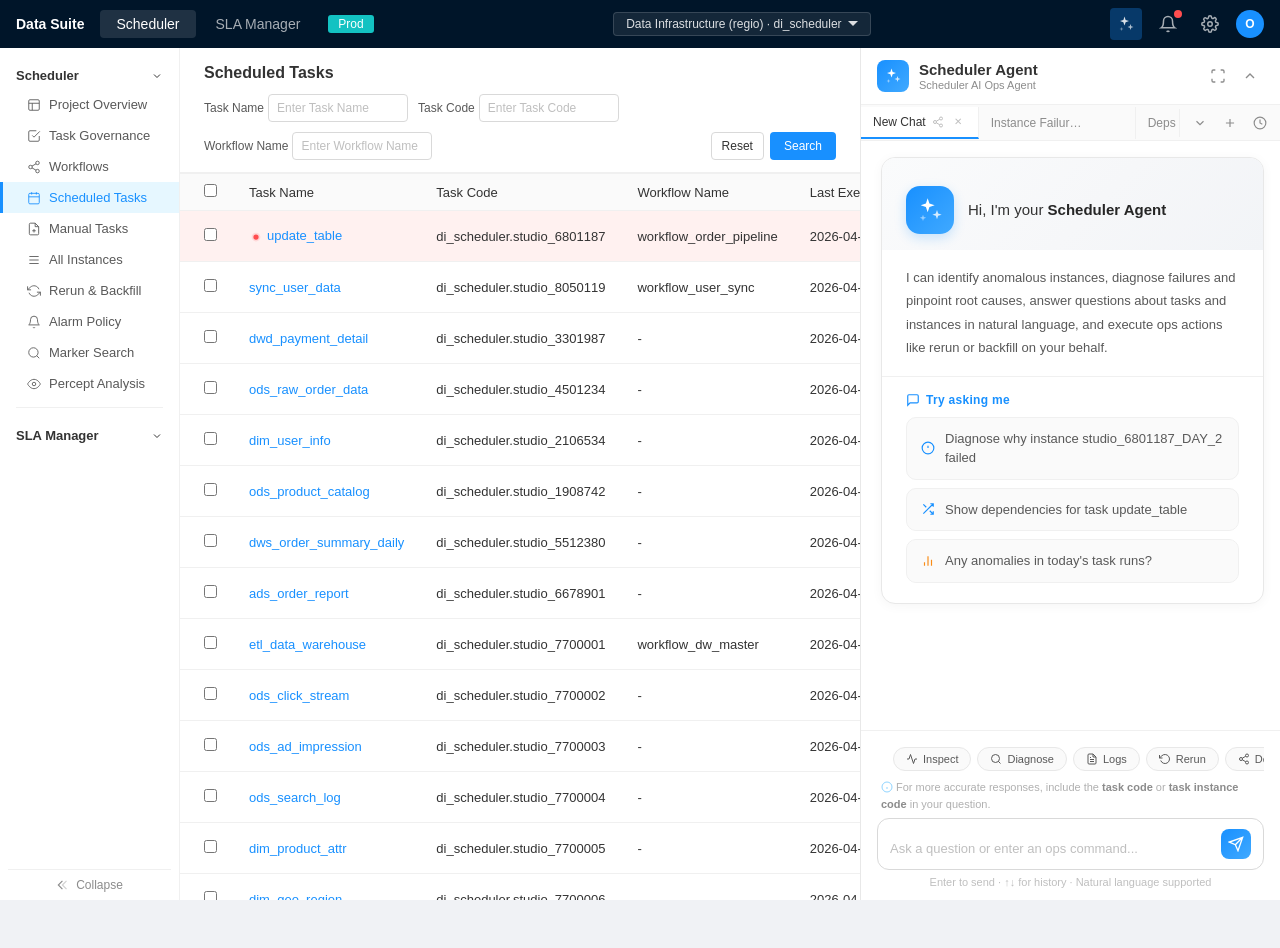
==== ops-agent-mockup.html @ 8c3a72f5 "Refine skip dependency interaction" ====
<!DOCTYPE html>
<html lang="en">
<head>
<meta charset="UTF-8">
<meta name="viewport" content="width=device-width, initial-scale=1.0">
<title>Scheduler Agent v3 — Cursor Paradigm</title>
<link rel="stylesheet" href="ops-agent.css?v=20260423v4">
<style>
/* Inline overrides only — main styles in ops-agent.css */
</style>
</head>
<body>

<div class="toast" id="toast"></div>

<!-- TOP NAV -->
<nav class="top-nav">
  <div class="tn-left">
    <span class="tn-logo"><strong>Data Suite</strong></span>
    <a class="tn-tab active">Scheduler</a>
    <a class="tn-tab">SLA Manager</a>
    <span class="env-badge">Prod</span>
  </div>
  <div class="tn-center">
    <div class="tn-env">Data Infrastructure (regio) · di_scheduler <svg width="10" height="6" fill="currentColor"><path d="M0 0l5 5 5-5"/></svg></div>
  </div>
  <div class="tn-right">
    <div class="tn-icon tn-agent-toggle" id="tnAgentToggle" onclick="toggleAgentPanel()" title="AI Agent"><svg width="18" height="18" viewBox="0 0 24 24" fill="rgba(255,255,255,.85)"><path d="M10 2l1.5 4.5L16 8l-4.5 1.5L10 14l-1.5-4.5L4 8l4.5-1.5z"/><path d="M18 12l1 3 3 1-3 1-1 3-1-3-3-1 3-1z" opacity=".8"/><path d="M6 16l.7 2 2 .7-2 .7-.7 2-.7-2-2-.7 2-.7z" opacity=".5"/></svg></div>
    <div class="tn-icon"><svg width="18" height="18" viewBox="0 0 24 24" fill="none" stroke="currentColor" stroke-width="2"><path d="M18 8A6 6 0 006 8c0 7-3 9-3 9h18s-3-2-3-9"/><path d="M13.73 21a2 2 0 01-3.46 0"/></svg><span class="badge"></span></div>
    <div class="tn-icon"><svg width="18" height="18" viewBox="0 0 24 24" fill="none" stroke="currentColor" stroke-width="2"><circle cx="12" cy="12" r="3"/><path d="M19.4 15a1.65 1.65 0 00.33 1.82l.06.06a2 2 0 01-2.83 2.83l-.06-.06a1.65 1.65 0 00-1.82-.33 1.65 1.65 0 00-1 1.51V21a2 2 0 01-4 0v-.09A1.65 1.65 0 009 19.4a1.65 1.65 0 00-1.82.33l-.06.06a2 2 0 01-2.83-2.83l.06-.06A1.65 1.65 0 004.68 15a1.65 1.65 0 00-1.51-1H3a2 2 0 010-4h.09A1.65 1.65 0 004.6 9a1.65 1.65 0 00-.33-1.82l-.06-.06a2 2 0 012.83-2.83l.06.06A1.65 1.65 0 009 4.68a1.65 1.65 0 001-1.51V3a2 2 0 014 0v.09a1.65 1.65 0 001 1.51 1.65 1.65 0 001.82-.33l.06-.06a2 2 0 012.83 2.83l-.06.06A1.65 1.65 0 0019.4 9a1.65 1.65 0 001.51 1H21a2 2 0 010 4h-.09a1.65 1.65 0 00-1.51 1z"/></svg></div>
    <div class="avatar">O</div>
  </div>
</nav>

<!-- LAYOUT -->
<div class="layout">

<!-- SIDEBAR -->
<div class="sidebar" id="mainSidebar">
  <div class="sb-content">
    <div class="sb-title">Scheduler <svg width="12" height="12" viewBox="0 0 24 24" fill="none" stroke="currentColor" stroke-width="2"><path d="M6 9l6 6 6-6"/></svg></div>
    <div class="sb-item"><svg width="14" height="14" viewBox="0 0 24 24" fill="none" stroke="currentColor" stroke-width="1.5"><rect x="3" y="3" width="18" height="18" rx="2"/><path d="M3 9h18M9 21V9"/></svg>Project Overview</div>
    <div class="sb-item"><svg width="14" height="14" viewBox="0 0 24 24" fill="none" stroke="currentColor" stroke-width="1.5"><path d="M9 11l3 3L22 4"/><path d="M21 12v7a2 2 0 01-2 2H5a2 2 0 01-2-2V5a2 2 0 012-2h11"/></svg>Task Governance</div>
    <div class="sb-item"><svg width="14" height="14" viewBox="0 0 24 24" fill="none" stroke="currentColor" stroke-width="1.5"><circle cx="18" cy="5" r="3"/><circle cx="6" cy="12" r="3"/><circle cx="18" cy="19" r="3"/><path d="M8.59 13.51l6.83 3.98M15.41 6.51l-6.82 3.98"/></svg>Workflows</div>
    <div class="sb-item active" id="nav-sched" onclick="switchView('view-tasklist')"><svg width="14" height="14" viewBox="0 0 24 24" fill="none" stroke="currentColor" stroke-width="1.5"><rect x="3" y="4" width="18" height="18" rx="2"/><path d="M16 2v4M8 2v4M3 10h18"/></svg>Scheduled Tasks</div>
    <div class="sb-item"><svg width="14" height="14" viewBox="0 0 24 24" fill="none" stroke="currentColor" stroke-width="1.5"><path d="M14 2H6a2 2 0 00-2 2v16a2 2 0 002 2h12a2 2 0 002-2V8z"/><path d="M14 2v6h6M12 18v-6M9 15h6"/></svg>Manual Tasks</div>
    <div class="sb-item" id="nav-instances" onclick="switchView('view-all-instances')"><svg width="14" height="14" viewBox="0 0 24 24" fill="none" stroke="currentColor" stroke-width="1.5"><path d="M4 6h16M4 12h16M4 18h16"/></svg>All Instances</div>
    <div class="sb-item" id="nav-rerun" onclick="switchView('view-rerun-list')"><svg width="14" height="14" viewBox="0 0 24 24" fill="none" stroke="currentColor" stroke-width="1.5"><path d="M1 4v6h6M23 20v-6h-6"/><path d="M20.49 9A9 9 0 005.64 5.64L1 10m22 4l-4.64 4.36A9 9 0 013.51 15"/></svg>Rerun &amp; Backfill</div>
    <div class="sb-item" id="nav-alarm" onclick="switchView('view-alarm-policy')"><svg width="14" height="14" viewBox="0 0 24 24" fill="none" stroke="currentColor" stroke-width="1.5"><path d="M18 8A6 6 0 006 8c0 7-3 9-3 9h18s-3-2-3-9"/><path d="M13.73 21a2 2 0 01-3.46 0"/></svg>Alarm Policy</div>
    <div class="sb-item" id="nav-marker" onclick="switchView('view-marker-search')"><svg width="14" height="14" viewBox="0 0 24 24" fill="none" stroke="currentColor" stroke-width="1.5"><circle cx="11" cy="11" r="8"/><path d="M21 21l-4.35-4.35"/></svg>Marker Search</div>
    <div class="sb-item"><svg width="14" height="14" viewBox="0 0 24 24" fill="none" stroke="currentColor" stroke-width="1.5"><path d="M1 12s4-8 11-8 11 8 11 8-4 8-11 8-11-8-11-8z"/><circle cx="12" cy="12" r="3"/></svg>Percept Analysis</div>
    <div class="sb-divider"></div>
    <div class="sb-title">SLA Manager <svg width="12" height="12" viewBox="0 0 24 24" fill="none" stroke="currentColor" stroke-width="2"><path d="M6 9l6 6 6-6"/></svg></div>
  </div>
  <div class="sb-toggle" id="sidebarToggle" onclick="toggleSidebar()">
    <svg width="14" height="14" viewBox="0 0 24 24" fill="none" stroke="currentColor" stroke-width="2"><path d="M11 19l-7-7 7-7"/><path d="M18 19l-7-7 7-7" opacity=".4"/></svg>
    <span class="sb-toggle-text">Collapse</span>
  </div>
</div>

<!-- LEFT CONTENT AREA -->
<div class="left-content">

<!-- VIEW 1: Scheduled Tasks List (DEFAULT) -->
<div class="left-view active" id="view-tasklist">
  <div style="padding:16px 24px 0;font-size:16px;font-weight:600;color:#333;">Scheduled Tasks</div>
  <div class="filter-section">
    <div class="filter-item"><span class="filter-label">Task Name</span><input class="filter-input" placeholder="Enter Task Name"/></div>
    <div class="filter-item"><span class="filter-label">Task Code</span><input class="filter-input" placeholder="Enter Task Code"/></div>
    <div class="filter-item"><span class="filter-label">Workflow Name</span><input class="filter-input" placeholder="Enter Workflow Name"/></div>
    <div style="margin-left:auto;display:flex;gap:6px;"><button class="btn-reset">Reset</button><button class="btn-search">Search</button></div>
  </div>
  <table class="data-table" id="task-list-table">
    <thead><tr><th style="width:36px"><input type="checkbox" style="accent-color:#1890FF"/></th><th>Task Name</th><th>Task Code</th><th>Workflow Name</th><th>Last Executed (UTC+8)</th><th>Owner</th><th style="width:100px">Action</th></tr></thead>
    <tbody id="task-list-tbody"></tbody>
  </table>
  <div class="pagination"><div class="pg-left">Batch Operate <svg width="10" height="6" fill="#8C8C8C"><path d="M0 0l5 5 5-5"/></svg></div><div class="pg-right"><span id="task-list-count">0 Results</span><button class="pg-btn disabled">&lt;</button><button class="pg-btn active">1</button><button class="pg-btn">&gt;</button><span>30/page</span></div></div>
</div>

<!-- VIEW 2: Instance Detail - Details Tab -->
<div class="left-view" id="view-detail">
  <div class="pg-breadcrumb"><a onclick="switchView('view-tasklist')">Scheduled Tasks</a> / <a onclick="switchView('view-taskview-matrix')">Task View</a> / <strong>Task Instance View</strong></div>
  <div class="pg-title-row">
    <div class="pg-title"><span class="status-badge failed">Failed</span> update_table <svg width="14" height="14" viewBox="0 0 24 24" fill="none" stroke="#8C8C8C" stroke-width="2"><path d="M11 4H4a2 2 0 00-2 2v14a2 2 0 002 2h14a2 2 0 002-2v-7"/><path d="M18.5 2.5a2.121 2.121 0 013 3L12 15l-4 1 1-4 9.5-9.5z"/></svg></div>
    <div class="pg-actions"><button class="btn-outline">Operate ▾</button><button class="btn-primary-sm">Edit (In Data Studio)</button></div>
  </div>
  <div class="pg-meta">
    <span class="pg-meta-item">Source <span class="source-badge">Data Studio</span></span>
    <span class="pg-meta-item">Task Type <span class="type-badge">Spark SQL</span></span>
    <span class="pg-meta-item">Priority <span style="color:#333">⇌ 3</span></span>
    <span class="pg-meta-item">Instance Type <span style="color:#333">Manual</span></span>
    <span class="pg-meta-item" style="color:#8C8C8C">Instance Code <span style="color:#1890FF;cursor:pointer">di_scheduler.studio_6801187_20260403_DAY_2</span></span>
  </div>
  <div class="tab-bar">
    <div class="tab-item active">Details</div>
    <div class="tab-item" onclick="switchView('view-code')">Code</div>
    <div class="tab-item">Output</div>
    <div class="tab-item" onclick="switchView('view-syslog')">System Log</div>
    <div class="tab-item">Operation Log</div>
    <div class="tab-item" onclick="switchView('view-instance-lineage')">Lineage</div>
    <div class="tab-item">Gantt Chart</div>
    <div class="tab-item">Cascade Rerun</div>
    <div class="tab-item">Spark</div>
  </div>
  <div class="inst-summary">
    <div class="inst-metric"><div class="im-label">Elapsed Time ⓘ</div><div class="im-value">00:03:05</div><div class="im-sub">vs. L10E N/A</div></div>
    <div class="inst-metric"><div class="im-label">Waiting Time ⓘ</div><div class="im-value">00:00:09</div><div class="im-sub">vs. L10E N/A</div></div>
    <div class="inst-metric"><div class="im-label">Execution Time ⓘ</div><div class="im-value">00:02:55</div><div class="im-sub">vs. L10E N/A</div></div>
    <div class="inst-metric"><div class="im-label">Memory Utilisation ⓘ</div><div class="im-value">10.56%</div><div class="im-sub">(3.48 / 33 GB)</div></div>
    <div class="inst-metric"><div class="im-label">CPU Time</div><div class="im-value">18 Sec</div><div class="im-sub">vs. L10E N/A</div></div>
    <div class="cost-card"><div style="font-size:11px;color:#52C41A;">Cost ⓘ</div><div style="font-size:18px;font-weight:600;color:#333;">< $0.01</div></div>
  </div>
  <div class="info-section" style="display:flex;gap:0;">
    <div style="flex:1;">
      <div class="info-section-title">Summary</div>
      <div style="display:flex;gap:16px;margin-bottom:12px;font-size:13px;">
        <span>Status <span class="status-badge failed" style="margin-left:4px">Failed</span></span>
        <span style="color:#1890FF;cursor:pointer" onclick="switchView('view-syslog')">▶ View System Log</span>
      </div>
      <div style="font-size:13px;color:#595959;margin-bottom:8px;">
        <span>Yarn Application ID: <span style="color:#333">application_1773041251148_6338254</span></span>
        <span style="margin-left:12px;"><a class="link">Tracking URL</a></span>
      </div>
      <div style="font-size:13px;color:#595959;margin-bottom:4px;">Output Marker Instance: <a class="link">di_scheduler.update_table</a> <span style="color:#52C41A">●</span> 20260402 | Daily | 2026-04-03 10:41:52 (UTC+8)</div>
      <div style="font-size:13px;color:#595959;"><span style="margin-left:164px;"><a class="link">di_scheduler.studio_6801187</a> <span style="color:#52C41A">●</span> 20260402 | Daily | 2026-04-03 10:41:52 (UTC+8)</span></div>
    </div>
    <div style="width:200px;border-left:1px solid #F0F0F0;padding-left:16px;">
      <div style="font-size:12px;color:#8C8C8C;margin-bottom:8px;">›</div>
      <div style="font-size:13px;color:#333;padding:4px 0;cursor:pointer;border-radius:4px;" class="detail-anchor active-anchor">○ Summary</div>
      <div style="font-size:13px;color:#595959;padding:4px 0;cursor:pointer;">○ Instance Information</div>
      <div style="font-size:13px;color:#595959;padding:4px 0;cursor:pointer;">○ Dependency Information</div>
      <div style="font-size:13px;color:#595959;padding:4px 0;cursor:pointer;">○ Execution Information</div>
      <div style="font-size:13px;color:#595959;padding:4px 0;cursor:pointer;">○ Alarm and Timeout Information</div>
      <div style="font-size:13px;color:#595959;padding:4px 0;cursor:pointer;">○ Spark Parameters</div>
    </div>
  </div>
  <div class="info-section">
    <div class="info-section-title">Instance Information</div>
    <div class="info-grid">
      <div class="info-row"><span class="info-key">Task Name</span><span class="info-val">update_table</span></div>
      <div class="info-row"><span class="info-key">Instance Code</span><span class="info-val link">di_scheduler.studio_6801187_20260403_DAY_2</span></div>
      <div class="info-row"><span class="info-key">Task Code</span><span class="info-val"><a class="link" onclick="switchView('view-taskview-matrix')">di_scheduler.studio_6801187</a></span></div>
      <div class="info-row"><span class="info-key">Workflow</span><span class="info-val">-</span></div>
      <div class="info-row"><span class="info-key">Owner</span><span class="info-val">wu.chen@shopee.com</span></div>
      <div class="info-row"><span class="info-key">Task Type</span><span class="info-val"><span class="type-badge">Spark SQL</span></span></div>
      <div class="info-row"><span class="info-key">Source</span><span class="info-val">Data Studio</span></div>
      <div class="info-row"><span class="info-key">Instance Type</span><span class="info-val">Manual</span></div>
      <div class="info-row"><span class="info-key">Priority</span><span class="info-val">⇌ 3 (Medium)</span></div>
      <div class="info-row"><span class="info-key">Scheduled Time</span><span class="info-val">2026-04-03 05:20:00 (UTC+8)</span></div>
      <div class="info-row"><span class="info-key">Project Name</span><span class="info-val">di_scheduler</span></div>
      <div class="info-row"><span class="info-key">Project Code</span><span class="info-val">di_scheduler</span></div>
      <div class="info-row"><span class="info-key">Event Code</span><span class="info-val"><a class="link" onclick="switchView('view-event')">20260403103847_wu.chen_MANUAL</a></span></div>
      <div class="info-row"><span class="info-key">Autotune ⓘ</span><span class="info-val">On</span></div>
    </div>
  </div>
</div>

<!-- VIEW 3: Instance Detail - System Log -->
<div class="left-view" id="view-syslog">
  <div class="pg-breadcrumb"><a onclick="switchView('view-tasklist')">Scheduled Tasks</a> / <a onclick="switchView('view-taskview-matrix')">Task View</a> / <strong>Task Instance View</strong></div>
  <div class="pg-title-row"><div class="pg-title"><span class="status-badge failed">Failed</span> update_table</div><div class="pg-actions"><button class="btn-outline">Operate ▾</button><button class="btn-primary-sm">Edit (In Data Studio)</button></div></div>
  <div class="pg-meta"><span class="pg-meta-item">Source <span class="source-badge">Data Studio</span></span><span class="pg-meta-item">Task Type <span class="type-badge">Spark SQL</span></span><span class="pg-meta-item">Priority ⇌ 3</span><span class="pg-meta-item" style="color:#8C8C8C">Instance Code <span style="color:#1890FF">di_scheduler.studio_6801187_20260403_DAY_2</span></span></div>
  <div class="tab-bar">
    <div class="tab-item" onclick="switchView('view-detail')">Details</div>
    <div class="tab-item" onclick="switchView('view-code')">Code</div>
    <div class="tab-item">Output</div>
    <div class="tab-item active">System Log</div>
    <div class="tab-item">Operation Log</div>
    <div class="tab-item" onclick="switchView('view-instance-lineage')">Lineage</div>
    <div class="tab-item">Gantt Chart</div>
    <div class="tab-item">Cascade Rerun</div>
    <div class="tab-item">Spark</div>
  </div>
  <div class="syslog-container">
    <div class="syslog-toolbar">
      <span>Instance: di_scheduler.studio_6801187_20260403_DAY_2</span>
      <span style="margin-left:auto;">Host: 10.169.9.208</span>
    </div>
    <div class="syslog-content">
<div class="log-section">Task Output</div>
<div class="log-line"><span class="lt">2026-04-03 07:01:01 (UTC+8)</span> <span class="li">[INFO]</span> Task update_table started. Instance: di_scheduler.studio_6801187_20260403_DAY_2</div>
<div class="log-line"><span class="lt">2026-04-03 07:01:02 (UTC+8)</span> <span class="li">[INFO]</span> Submitting Spark application to queue: prod_default</div>
<div class="log-line"><span class="lt">2026-04-03 07:01:05 (UTC+8)</span> <span class="li">[INFO]</span> Spark application submitted. App ID: application_1711929600_28451</div>
<div class="log-line"><span class="lt">2026-04-03 07:01:08 (UTC+8)</span> <span class="li">[INFO]</span> Spark application running. Allocated 4 executors (8GB each).</div>
<div class="log-line"><span class="lt">2026-04-03 07:03:22 (UTC+8)</span> <span class="li">[INFO]</span> Upload task output to s3 with sync, outputObjectKey: task-exec/di_scheduler.studio_6801187_20260403_DAY_2/run.output</div>
<div class="log-line"><span class="lt">2026-04-03 07:03:22 (UTC+8)</span> <span class="li">[INFO]</span> Shell finished</div>
<div class="log-line"><span class="lt">2026-04-03 07:03:22 (UTC+8)</span> <span class="li">[INFO]</span> Returning data</div>
<div class="log-line"><span class="lt">2026-04-03 07:03:22 (UTC+8)</span> <span class="li">[INFO]</span> No post-task command</div>
<hr class="log-divider">
<div class="log-section">Data Quality Check</div>
<div class="log-line"><span class="lt">2026-04-03 07:06:45 (UTC+8)</span> <span class="li">[INFO]</span> Stage 2/3 running. Shuffle read: 12.4 GB</div>
<div class="log-line"><span class="lt">2026-04-03 07:10:11 (UTC+8)</span> <span class="lw">[WARN]</span> Executor 2: GC overhead limit exceeded. GC time: 98%</div>
<div class="log-line highlighted"><span class="lt">2026-04-03 07:12:33 (UTC+8)</span> <span class="le">[ERROR]</span> Executor 2 lost: Container killed by YARN for exceeding memory limits. 8.1 GB of 8 GB physical memory used.</div>
<hr class="log-divider">
<div class="log-section">Create Output Marker</div>
<div class="log-line"><span class="lt">2026-04-03 07:12:34 (UTC+8)</span> <span class="li">[INFO]</span> Prepare output marker for task instance: di_scheduler.studio_6801187_20260403_DAY_2</div>
<div class="log-line"><span class="lt">2026-04-03 07:12:34 (UTC+8)</span> <span class="li">[INFO]</span> Successfully created marker. name: dev_di_scheduler.studio_2788726, offset:20260403161545</div>
<div class="log-line"><span class="lt">2026-04-03 07:15:08 (UTC+8)</span> <span class="li">[INFO]</span> Create output marker successfully</div>
<hr class="log-divider">
<div class="log-section">Task Execution Success</div>
<div class="log-line"><span class="lt">2026-04-03 07:18:47 (UTC+8)</span> <span class="li">[INFO]</span> Whole task execution ended</div>
<div class="log-line"><span class="lt">2026-04-03 07:18:47 (UTC+8)</span> <span class="li">[INFO]</span> Total Elapse time: [27941]ms</div>
<div class="log-line"><span class="lt">2026-04-03 07:18:48 (UTC+8)</span> <span class="li">[INFO]</span> &lt;exec-log-eof&gt;</div>
    </div>
  </div>
</div>

<!-- VIEW 4: Instance Detail - Code -->
<div class="left-view" id="view-code">
  <div class="pg-breadcrumb"><a onclick="switchView('view-tasklist')">Scheduled Tasks</a> / <a onclick="switchView('view-taskview-matrix')">Task View</a> / <strong>Task Instance View</strong></div>
  <div class="pg-title-row"><div class="pg-title"><span class="status-badge failed">Failed</span> update_table</div><div class="pg-actions"><button class="btn-outline">Operate ▾</button><button class="btn-primary-sm">Edit (In Data Studio)</button></div></div>
  <div class="pg-meta"><span class="pg-meta-item">Source <span class="source-badge">Data Studio</span></span><span class="pg-meta-item">Task Type <span class="type-badge">Spark SQL</span></span><span class="pg-meta-item">Priority ⇌ 3</span></div>
  <div class="tab-bar">
    <div class="tab-item" onclick="switchView('view-detail')">Details</div>
    <div class="tab-item active">Code</div>
    <div class="tab-item">Output</div>
    <div class="tab-item" onclick="switchView('view-syslog')">System Log</div>
    <div class="tab-item">Operation Log</div>
    <div class="tab-item" onclick="switchView('view-instance-lineage')">Lineage</div>
    <div class="tab-item">Gantt Chart</div>
    <div class="tab-item">Cascade Rerun</div>
    <div class="tab-item">Spark</div>
  </div>
  <div class="code-view-wrap">
  <div class="code-toolbar">
    <div class="code-toolbar-left">Code Version: <span>57</span></div>
    <div class="code-toolbar-right">
      <button class="code-tool-btn" title="Full Screen"><svg width="14" height="14" viewBox="0 0 24 24" fill="none" stroke="currentColor" stroke-width="2"><path d="M8 3H5a2 2 0 00-2 2v3m18 0V5a2 2 0 00-2-2h-3m0 18h3a2 2 0 002-2v-3M3 16v3a2 2 0 002 2h3"/></svg></button>
      <button class="code-tool-btn" title="Increase Font"><svg width="14" height="14" viewBox="0 0 24 24" fill="none" stroke="currentColor" stroke-width="2"><path d="M4 7V4h16v3M9 20h6M12 4v16"/></svg></button>
      <button class="code-tool-btn" title="Decrease Font"><svg width="12" height="12" viewBox="0 0 24 24" fill="none" stroke="currentColor" stroke-width="2"><path d="M4 7V4h16v3M9 20h6M12 4v16"/></svg></button>
      <button class="code-tool-btn" title="Prev"><svg width="14" height="14" viewBox="0 0 24 24" fill="none" stroke="currentColor" stroke-width="2"><path d="M19 12H5M12 5l-7 7 7 7"/></svg></button>
      <button class="code-tool-btn" title="Next"><svg width="14" height="14" viewBox="0 0 24 24" fill="none" stroke="currentColor" stroke-width="2"><path d="M5 12h14M12 5l7 7-7 7"/></svg></button>
    </div>
  </div>
  <div class="code-container">
<div><span class="cm">-- update_table: Daily order data aggregation</span></div>
<div><span class="cm">-- Owner: bryann.yeapkk@shopee.com</span></div>
<div>&nbsp;</div>
<div><span class="kw">INSERT OVERWRITE TABLE</span> dwd.order_detail</div>
<div><span class="kw">PARTITION</span> (dt = <span class="str">'${bizdate}'</span>)</div>
<div><span class="kw">SELECT</span></div>
<div>    o.order_id,</div>
<div>    o.user_id,</div>
<div>    p.product_name,</div>
<div>    p.category,</div>
<div>    o.amount,</div>
<div>    o.currency,</div>
<div>    u.country,</div>
<div>    u.register_date,</div>
<div class="code-line-hl">    <span class="fn">COLLECT_LIST</span>(<span class="kw">STRUCT</span>(o.item_id, o.quantity, o.unit_price)) <span class="kw">AS</span> items,  <span class="cm">-- Data skew risk: high-volume sellers</span></div>
<div>    o.create_time,</div>
<div>    o.update_time</div>
<div><span class="kw">FROM</span> ods.raw_order_data o</div>
<div class="code-line-hl"><span class="kw">JOIN</span> ods.product_catalog p <span class="kw">ON</span> o.product_id = p.product_id  <span class="cm">-- Full JOIN, table p is 2.8GB</span></div>
<div><span class="kw">JOIN</span> dim.user_info u <span class="kw">ON</span> o.user_id = u.user_id</div>
<div><span class="kw">WHERE</span> o.dt = <span class="str">'${bizdate}'</span></div>
<div>  <span class="kw">AND</span> o.status <span class="kw">IN</span> (<span class="str">'COMPLETED'</span>, <span class="str">'REFUNDED'</span>)</div>
<div><span class="kw">DISTRIBUTE BY</span> o.user_id</div>
  </div>
  </div>
</div>

<!-- VIEW 5: Event View -->
<div class="left-view" id="view-event">
  <div class="pg-breadcrumb"><a onclick="switchView('view-rerun-list')">Rerun &amp; Backfill</a> / <strong>Event View</strong></div>
  <div class="pg-title-row"><div class="pg-title"><span class="status-badge success">Successful</span> 20260401172538824_wu.chen_RERUN</div><div class="pg-actions"><span style="font-size:13px;color:#595959;margin-right:8px;">Concurrency</span><button class="btn-outline">Operate ▾</button></div></div>
  <div class="summary-row">
    <div class="summary-card"><div class="sc-label">Total Instances ⓘ</div><div class="sc-value">4</div></div>
    <div class="summary-card"><div class="sc-label">Launching ⓘ</div><div class="sc-value">0</div></div>
    <div class="summary-card"><div class="sc-label">Waiting ⓘ</div><div class="sc-value">0</div></div>
    <div class="summary-card"><div class="sc-label">Running ⓘ</div><div class="sc-value">0</div></div>
    <div class="summary-card"><div class="sc-label">Successful</div><div class="sc-value green">4</div></div>
    <div class="summary-card"><div class="sc-label">Failed</div><div class="sc-value">0</div></div>
    <div class="summary-card"><div class="sc-label">Concurrency</div><div class="sc-value">10</div></div>
  </div>
  <div class="tab-bar">
    <div class="tab-item active">All Instances</div>
    <div class="tab-item">Event Details</div>
    <div class="tab-item">Pause and Resume</div>
    <div class="tab-item">Operation Log</div>
  </div>
  <div class="filter-section">
    <div class="filter-item"><span class="filter-label">Task Name</span><input class="filter-input" placeholder="Enter Task Name"/></div>
    <div class="filter-item"><span class="filter-label">Instance Code ⓘ</span><input class="filter-input" placeholder="Enter Instance Code"/></div>
    <div class="filter-item"><span class="filter-label">Status</span><select class="filter-select"><option>Select Status</option></select></div>
    <div style="margin-left:auto;display:flex;gap:6px;"><button class="btn-reset">Reset</button><button class="btn-search">Search</button></div>
  </div>
  <table class="data-table">
    <thead><tr><th style="width:36px"><input type="checkbox" style="accent-color:#1890FF"/></th><th>Task Name</th><th>Instance Code</th><th>Status</th><th>Latest Status</th><th>Instance Type</th><th>Task Code</th><th>Wo...</th><th style="width:120px">Action</th></tr></thead>
    <tbody>
      <tr><td><input type="checkbox" style="accent-color:#1890FF"/></td><td>ads_result6</td><td><a class="link" onclick="switchView('view-detail')">di_scheduler.studio_6030135_20260401_DAY_2</a></td><td><span class="status-badge success">Successful</span></td><td><span class="status-badge success">Successful</span></td><td>Rerun</td><td><a class="link" onclick="switchView('view-taskview-matrix')">di_scheduler.studio_6030135</a></td><td>sla_exa...</td><td><div class="action-cell"><button class="act-btn">⟳</button><button class="act-btn">⟲</button><button class="act-btn"><svg width="12" height="12" viewBox="0 0 24 24" fill="none" stroke="currentColor" stroke-width="2"><rect x="9" y="9" width="13" height="13" rx="2"/><path d="M5 15H4a2 2 0 01-2-2V4a2 2 0 012-2h9a2 2 0 012 2v1"/></svg></button><button class="act-btn"><svg width="12" height="12" viewBox="0 0 24 24" fill="none" stroke="currentColor" stroke-width="2"><path d="M14 2H6a2 2 0 00-2 2v16a2 2 0 002 2h12a2 2 0 002-2V8z"/><path d="M14 2v6h6"/></svg></button><button class="act-btn"><svg width="12" height="12" viewBox="0 0 24 24" fill="none" stroke="currentColor" stroke-width="2"><path d="M14 2H6a2 2 0 00-2 2v16a2 2 0 002 2h12a2 2 0 002-2V8z"/><path d="M14 2v6h6M16 13H8M16 17H8"/></svg></button><button class="act-btn">···</button></div></td></tr>
      <tr><td><input type="checkbox" style="accent-color:#1890FF"/></td><td>ads_t7</td><td><a class="link" onclick="switchView('view-detail')">di_scheduler.studio_6030058_20260401_DAY_2</a></td><td><span class="status-badge success">Successful</span></td><td><span class="status-badge success">Successful</span></td><td>Rerun</td><td><a class="link" onclick="switchView('view-taskview-matrix')">di_scheduler.studio_6030058</a></td><td>sla_exa...</td><td><div class="action-cell"><button class="act-btn">⟳</button><button class="act-btn">⟲</button><button class="act-btn"><svg width="12" height="12" viewBox="0 0 24 24" fill="none" stroke="currentColor" stroke-width="2"><rect x="9" y="9" width="13" height="13" rx="2"/><path d="M5 15H4a2 2 0 01-2-2V4a2 2 0 012-2h9a2 2 0 012 2v1"/></svg></button><button class="act-btn"><svg width="12" height="12" viewBox="0 0 24 24" fill="none" stroke="currentColor" stroke-width="2"><path d="M14 2H6a2 2 0 00-2 2v16a2 2 0 002 2h12a2 2 0 002-2V8z"/><path d="M14 2v6h6"/></svg></button><button class="act-btn"><svg width="12" height="12" viewBox="0 0 24 24" fill="none" stroke="currentColor" stroke-width="2"><path d="M14 2H6a2 2 0 00-2 2v16a2 2 0 002 2h12a2 2 0 002-2V8z"/><path d="M14 2v6h6M16 13H8M16 17H8"/></svg></button><button class="act-btn">···</button></div></td></tr>
      <tr><td><input type="checkbox" style="accent-color:#1890FF"/></td><td>ads_t9</td><td><a class="link" onclick="switchView('view-detail')">di_scheduler.studio_6030059_20260401_DAY_2</a></td><td><span class="status-badge success">Successful</span></td><td><span class="status-badge success">Successful</span></td><td>Rerun</td><td><a class="link" onclick="switchView('view-taskview-matrix')">di_scheduler.studio_6030059</a></td><td>sla_exa...</td><td><div class="action-cell"><button class="act-btn">⟳</button><button class="act-btn">⟲</button><button class="act-btn"><svg width="12" height="12" viewBox="0 0 24 24" fill="none" stroke="currentColor" stroke-width="2"><rect x="9" y="9" width="13" height="13" rx="2"/><path d="M5 15H4a2 2 0 01-2-2V4a2 2 0 012-2h9a2 2 0 012 2v1"/></svg></button><button class="act-btn"><svg width="12" height="12" viewBox="0 0 24 24" fill="none" stroke="currentColor" stroke-width="2"><path d="M14 2H6a2 2 0 00-2 2v16a2 2 0 002 2h12a2 2 0 002-2V8z"/><path d="M14 2v6h6"/></svg></button><button class="act-btn"><svg width="12" height="12" viewBox="0 0 24 24" fill="none" stroke="currentColor" stroke-width="2"><path d="M14 2H6a2 2 0 00-2 2v16a2 2 0 002 2h12a2 2 0 002-2V8z"/><path d="M14 2v6h6M16 13H8M16 17H8"/></svg></button><button class="act-btn">···</button></div></td></tr>
      <tr><td><input type="checkbox" style="accent-color:#1890FF"/></td><td>ads_t8</td><td><a class="link" onclick="switchView('view-detail')">di_scheduler.studio_6030060_20260401_DAY_2</a></td><td><span class="status-badge success">Successful</span></td><td><span class="status-badge success">Successful</span></td><td>Rerun</td><td><a class="link" onclick="switchView('view-taskview-matrix')">di_scheduler.studio_6030060</a></td><td>sla_exa...</td><td><div class="action-cell"><button class="act-btn">⟳</button><button class="act-btn">⟲</button><button class="act-btn"><svg width="12" height="12" viewBox="0 0 24 24" fill="none" stroke="currentColor" stroke-width="2"><rect x="9" y="9" width="13" height="13" rx="2"/><path d="M5 15H4a2 2 0 01-2-2V4a2 2 0 012-2h9a2 2 0 012 2v1"/></svg></button><button class="act-btn"><svg width="12" height="12" viewBox="0 0 24 24" fill="none" stroke="currentColor" stroke-width="2"><path d="M14 2H6a2 2 0 00-2 2v16a2 2 0 002 2h12a2 2 0 002-2V8z"/><path d="M14 2v6h6"/></svg></button><button class="act-btn"><svg width="12" height="12" viewBox="0 0 24 24" fill="none" stroke="currentColor" stroke-width="2"><path d="M14 2H6a2 2 0 00-2 2v16a2 2 0 002 2h12a2 2 0 002-2V8z"/><path d="M14 2v6h6M16 13H8M16 17H8"/></svg></button><button class="act-btn">···</button></div></td></tr>
    </tbody>
  </table>
  <div class="pagination"><div class="pg-left">Batch Operate <svg width="10" height="6" fill="#8C8C8C"><path d="M0 0l5 5 5-5"/></svg></div><div class="pg-right"><span>4 Results</span><button class="pg-btn disabled">&lt;</button><button class="pg-btn active">1</button><button class="pg-btn disabled">&gt;</button><span>10/page</span></div></div>
</div>

<!-- VIEW 6: Task View - Matrix View -->
<div class="left-view" id="view-taskview-matrix">
  <div class="pg-breadcrumb"><a onclick="switchView('view-tasklist')">Scheduled Tasks</a> / <strong>Task View</strong></div>
  <div class="pg-title-row">
    <div class="pg-title">update_table <svg width="14" height="14" viewBox="0 0 24 24" fill="none" stroke="#8C8C8C" stroke-width="2"><path d="M10 13a5 5 0 007.54.54l3-3a5 5 0 00-7.07-7.07l-1.72 1.71"/><path d="M14 11a5 5 0 00-7.54-.54l-3 3a5 5 0 007.07 7.07l1.71-1.71"/></svg></div>
    <div class="pg-actions"><span style="font-size:12px;color:#8C8C8C;margin-right:8px;">Last updated: 2026-04-03 14:12:53</span><button class="btn-outline">Operate ▾</button><button class="btn-primary-sm">Edit (In Data Studio)</button></div>
  </div>
  <div class="pg-meta">
    <span class="pg-meta-item">Source <span class="source-badge">Data Studio</span></span>
    <span class="pg-meta-item">Task Type <span class="type-badge">Spark SQL</span></span>
    <span class="pg-meta-item">Priority <span style="color:#333">⇌ 3</span></span>
    <span class="pg-meta-item" style="color:#8C8C8C">Task Code <span style="color:#1890FF">di_scheduler.studio_6801187 <span style="cursor:pointer"><svg width="12" height="12" viewBox="0 0 24 24" fill="none" stroke="currentColor" stroke-width="2" style="vertical-align:-2px"><rect x="9" y="9" width="13" height="13" rx="2"/><path d="M5 15H4a2 2 0 01-2-2V4a2 2 0 012-2h9a2 2 0 012 2v1"/></svg></span></span></span>
  </div>
  <div class="tab-bar">
    <div class="tab-item active">Matrix View</div>
    <div class="tab-item" onclick="switchView('view-taskview-list')">List View</div>
    <div class="tab-item" onclick="switchView('view-lineage')">Lineage</div>
    <div class="tab-item">Gantt Chart</div>
    <div class="tab-item">Runtime Trend</div>
    <div class="tab-item">Details</div>
    <div class="tab-item">Code</div>
    <div class="tab-item">Output Config</div>
    <div class="tab-item">Operation Log</div>
    <div class="tab-item">Privilege</div>
    <div class="tab-item" onclick="switchView('view-taskview-alarm')">Alarm</div>
    <div class="tab-item">Backfill</div>
    <div class="tab-item">Spark</div>
    <div class="tab-item">SLA & DR</div>
  </div>
  <div style="padding:12px 24px;display:flex;align-items:center;gap:12px;border-bottom:1px solid #F0F0F0;">
    <div class="filter-item"><span class="filter-label">Business Time</span><input class="filter-input" value="2026-03-20" style="width:100px"/></div>
    <span style="color:#8C8C8C;font-size:12px;">→</span>
    <div class="filter-item"><span class="filter-label">End Time</span><input class="filter-input" placeholder="" style="width:100px"/></div>
    <div class="filter-item" style="margin-left:24px;"><span class="filter-label">Instance Code</span><input class="filter-input" placeholder="Enter Task Instance Code" style="width:180px"/></div>
    <label style="font-size:12px;color:#595959;display:flex;align-items:center;gap:4px;margin-left:auto;"><input type="checkbox" checked style="accent-color:#1890FF"/> Include waiting time</label>
    <span style="font-size:12px;color:#8C8C8C;">↕ Business Time</span>
  </div>
  <div style="padding:8px 24px;display:flex;align-items:center;gap:12px;font-size:12px;color:#595959;border-bottom:1px solid #F0F0F0;">
    <span>○ No Status</span>
    <span>◎ Waiting</span>
    <span>⊙ Skipped</span>
    <span style="color:#1890FF">● Running</span>
    <span style="color:#52C41A">● Successful</span>
    <span style="color:#FF4D4F">● Failed</span>
    <span style="margin-left:auto;color:#1890FF;cursor:pointer">↻ Refresh</span>
    <span style="color:#8C8C8C">Auto (Off)</span>
    <span style="color:#8C8C8C;cursor:pointer">⚙</span>
  </div>
  <div style="flex:1;padding:24px;overflow-y:auto;">
    <div style="display:flex;align-items:flex-end;gap:4px;margin-bottom:20px;">
      <div style="font-size:11px;color:#8C8C8C;writing-mode:vertical-lr;text-orientation:mixed;transform:rotate(180deg);margin-right:4px;height:80px;display:flex;align-items:center;">4 min</div>
      <div style="display:flex;flex-direction:column;align-items:center;gap:2px;">
        <div style="font-size:10px;color:#8C8C8C;">Apr 3, 00:00</div>
        <div style="display:flex;gap:2px;align-items:flex-end;">
          <div style="width:24px;height:60px;background:#52C41A;border-radius:3px 3px 0 0;cursor:pointer;" title="3.2 min - Successful"></div>
          <div style="width:24px;height:35px;background:#52C41A;border-radius:3px 3px 0 0;cursor:pointer;" onclick="switchView('view-detail')" title="1.6 min - Successful (Click to view)"></div>
        </div>
      </div>
    </div>
    <table class="data-table" style="margin-top:0;">
      <tbody>
        <tr><td style="padding-left:24px;"><input type="checkbox" style="accent-color:#1890FF;margin-right:12px;"/> update_table</td><td style="text-align:right;">
          <div style="display:inline-flex;gap:2px;">
            <div style="width:18px;height:18px;background:#52C41A;border-radius:3px;cursor:pointer;" onclick="switchView('view-detail')" title="Successful - Click to view instance"></div>
          </div>
        </td></tr>
      </tbody>
    </table>
  </div>
</div>

<!-- VIEW 7: Task View - List View -->
<div class="left-view" id="view-taskview-list">
  <div class="pg-breadcrumb"><a onclick="switchView('view-tasklist')">Scheduled Tasks</a> / <strong>Task View</strong></div>
  <div class="pg-title-row">
    <div class="pg-title">update_table <svg width="14" height="14" viewBox="0 0 24 24" fill="none" stroke="#8C8C8C" stroke-width="2"><path d="M10 13a5 5 0 007.54.54l3-3a5 5 0 00-7.07-7.07l-1.72 1.71"/><path d="M14 11a5 5 0 00-7.54-.54l-3 3a5 5 0 007.07 7.07l1.71-1.71"/></svg></div>
    <div class="pg-actions"><span style="font-size:12px;color:#8C8C8C;margin-right:8px;">Last updated: 2026-04-03 14:12:53</span><button class="btn-outline">Operate ▾</button><button class="btn-primary-sm">Edit (In Data Studio)</button></div>
  </div>
  <div class="pg-meta">
    <span class="pg-meta-item">Source <span class="source-badge">Data Studio</span></span>
    <span class="pg-meta-item">Task Type <span class="type-badge">Spark SQL</span></span>
    <span class="pg-meta-item">Priority <span style="color:#333">⇌ 3</span></span>
    <span class="pg-meta-item" style="color:#8C8C8C">Task Code <span style="color:#1890FF">di_scheduler.studio_6801187 <span style="cursor:pointer"><svg width="12" height="12" viewBox="0 0 24 24" fill="none" stroke="currentColor" stroke-width="2" style="vertical-align:-2px"><rect x="9" y="9" width="13" height="13" rx="2"/><path d="M5 15H4a2 2 0 01-2-2V4a2 2 0 012-2h9a2 2 0 012 2v1"/></svg></span></span></span>
  </div>
  <div class="tab-bar">
    <div class="tab-item" onclick="switchView('view-taskview-matrix')">Matrix View</div>
    <div class="tab-item active">List View</div>
    <div class="tab-item" onclick="switchView('view-lineage')">Lineage</div>
    <div class="tab-item">Gantt Chart</div>
    <div class="tab-item">Runtime Trend</div>
    <div class="tab-item">Details</div>
    <div class="tab-item">Code</div>
    <div class="tab-item">Output Config</div>
    <div class="tab-item">Operation Log</div>
    <div class="tab-item">Privilege</div>
    <div class="tab-item" onclick="switchView('view-taskview-alarm')">Alarm</div>
    <div class="tab-item">Backfill</div>
    <div class="tab-item">Spark</div>
    <div class="tab-item">SLA & DR</div>
  </div>
  <div style="padding:12px 24px;display:flex;align-items:center;gap:12px;border-bottom:1px solid #F0F0F0;">
    <div class="filter-item"><span class="filter-label">Business Time</span><input class="filter-input" value="2026-03-20" style="width:100px"/></div>
    <span style="color:#8C8C8C;font-size:12px;">→ Select</span>
    <div class="filter-item" style="margin-left:24px;"><span class="filter-label">Instance Code</span><input class="filter-input" placeholder="Enter Task Instance C..." style="width:160px"/></div>
    <span style="margin-left:auto;font-size:12px;color:#8C8C8C;cursor:pointer;">⚙ ↻</span>
  </div>
  <table class="data-table">
    <thead><tr><th style="width:36px"><input type="checkbox" style="accent-color:#1890FF"/></th><th>Task Instance Code</th><th>Instance Type</th><th>Business Time (UTC+8) ↕</th><th>Status ▽</th><th>Create Time (UTC+8)</th><th>Start Time (UTC+8) ↕</th><th>End Time (UTC+8) ↕</th><th>Duration</th></tr></thead>
    <tbody>
      <tr style="background:#FFF1F0;"><td><input type="checkbox" style="accent-color:#1890FF"/></td><td><a class="link" onclick="navToInstance('di_scheduler.studio_6801187_20260403_DAY_2')">di_scheduler.studio_6801187_20260403_DAY_2</a></td><td>Schedule</td><td>2026-04-03 00:00:00</td><td><span class="status-badge failed">Failed</span></td><td>2026-04-03 07:00:01</td><td>2026-04-03 07:00:05</td><td>2026-04-03 07:18:32</td><td>00:18:27</td></tr>
      <tr><td><input type="checkbox" style="accent-color:#1890FF"/></td><td><a class="link" onclick="navToInstance('di_scheduler.studio_6801187_20260403_DAY_1')">di_scheduler.studio_6801187_20260403_DAY_1</a></td><td>Schedule</td><td>2026-04-03 00:00:00</td><td><span class="status-badge success">Successful</span></td><td>2026-04-03 03:00:01</td><td>2026-04-03 03:00:05</td><td>2026-04-03 03:15:22</td><td>00:15:17</td></tr>
    </tbody>
  </table>
  <div class="pagination"><div class="pg-left">Batch Operate <svg width="10" height="6" fill="#8C8C8C"><path d="M0 0l5 5 5-5"/></svg></div><div class="pg-right"><span>2 Search Results</span><button class="pg-btn disabled">&lt;</button><button class="pg-btn active">1</button><button class="pg-btn disabled">&gt;</button><span>10/page</span></div></div>
</div>

<!-- VIEW 8: Rerun & Backfill List -->
<div class="left-view" id="view-rerun-list">
  <div style="padding:16px 24px 0;font-size:16px;font-weight:600;color:#333;">Rerun & Backfill</div>
  <div class="filter-section">
    <div class="filter-item"><span class="filter-label">Event Code</span><input class="filter-input" placeholder="Enter Event Code"/></div>
    <div class="filter-item"><span class="filter-label">Event Name</span><input class="filter-input" placeholder="Enter Event Name"/></div>
    <div class="filter-item"><span class="filter-label">Status</span><select class="filter-select"><option>Select Status</option></select></div>
    <div class="filter-item"><span class="filter-label">Event Type</span><select class="filter-select"><option>Select Event Type</option></select></div>
    <div class="filter-item"><span class="filter-label">Operator</span><input class="filter-input" placeholder="Enter Operator"/></div>
    <div style="margin-left:auto;display:flex;gap:6px;align-items:center;"><span style="font-size:12px;color:#1890FF;cursor:pointer;">▾ Collapse</span><button class="btn-reset">Reset</button><button class="btn-search">Search</button></div>
  </div>
  <div style="padding:8px 24px;display:flex;align-items:center;gap:8px;border-bottom:1px solid #F0F0F0;">
    <label style="font-size:12px;color:#595959;display:flex;align-items:center;gap:4px;"><input type="checkbox" style="accent-color:#1890FF"/> My Event</label>
    <span style="margin-left:auto;font-size:12px;color:#8C8C8C;cursor:pointer;">⚙ ↻</span>
  </div>
  <table class="data-table">
    <thead><tr><th style="width:36px"><input type="checkbox" style="accent-color:#1890FF"/></th><th>Event Code</th><th>Event Name</th><th>Status</th><th>Event Type</th><th>Concurrency</th><th>Operator</th><th>Create Time ↕</th></tr></thead>
    <tbody>
      <tr><td><input type="checkbox" style="accent-color:#1890FF"/></td><td><a class="link" onclick="switchView('view-event')">20260401172538824_wu.chen_RERUN</a></td><td>20260401_RERUN_dwm_t1</td><td><span class="status-badge success">Successful</span></td><td>Rerun</td><td>10</td><td>wu.chen</td><td>2026-04-01 17:25:38</td></tr>
      <tr><td><input type="checkbox" style="accent-color:#1890FF"/></td><td><a class="link" onclick="switchView('view-event')">20260401172333965_wu.chen_RERUN</a></td><td>20260401_RERUN_dwm_t1</td><td><span class="status-badge failed">Failed</span></td><td>Rerun</td><td>1</td><td>wu.chen</td><td>2026-04-01 17:23:33</td></tr>
      <tr><td><input type="checkbox" style="accent-color:#1890FF"/></td><td><a class="link" onclick="switchView('view-event')">20260401102556869_shanjing.lim_RERUN</a></td><td>20260401_RERUN_collate_task_optimisation_uptake</td><td><span class="status-badge success">Successful</span></td><td>Rerun</td><td>1</td><td>shanjing.lim</td><td>2026-04-01 10:25:56</td></tr>
      <tr><td><input type="checkbox" style="accent-color:#1890FF"/></td><td><a class="link" onclick="switchView('view-event')">20260331151723141_yaohua.li_BACK_FILL</a></td><td>20260331_BACKFILL_latest_only_daily</td><td><span class="status-badge failed">Failed</span></td><td>Backfill</td><td>1</td><td>yaohua.li</td><td>2026-03-31 15:17:23</td></tr>
      <tr><td><input type="checkbox" style="accent-color:#1890FF"/></td><td><a class="link" onclick="switchView('view-event')">20260331145227958_yaohua.li_BACK_FILL</a></td><td>20260331_BACKFILL_runtime_daily</td><td><span class="status-badge success">Successful</span></td><td>Backfill</td><td>1</td><td>yaohua.li</td><td>2026-03-31 14:52:27</td></tr>
      <tr><td><input type="checkbox" style="accent-color:#1890FF"/></td><td><a class="link" onclick="switchView('view-event')">20260331144822146_yaohua.li_BACK_FILL</a></td><td>20260331_BACKFILL_runtime_wf_shell</td><td><span class="status-badge success">Successful</span></td><td>Backfill</td><td>11</td><td>yaohua.li</td><td>2026-03-31 14:48:22</td></tr>
      <tr><td><input type="checkbox" style="accent-color:#1890FF"/></td><td><a class="link" onclick="switchView('view-event')">20260331144737230_yaohua.li_BACK_FILL</a></td><td>20260331_BACKFILL_runtime_daily</td><td><span class="status-badge success">Successful</span></td><td>Backfill</td><td>9</td><td>yaohua.li</td><td>2026-03-31 14:47:37</td></tr>
    </tbody>
  </table>
  <div class="pagination"><div class="pg-left"><button class="btn-outline" style="font-size:12px;padding:3px 10px;">Kill</button> <button class="btn-outline" style="font-size:12px;padding:3px 10px;">Mark Success</button></div><div class="pg-right"><span>7 Search Results</span><button class="pg-btn disabled">&lt;</button><button class="pg-btn active">1</button><button class="pg-btn disabled">&gt;</button><span>10/page</span></div></div>
</div>

<!-- VIEW 9: Marker Search -->
<div class="left-view" id="view-marker-search">
  <div style="padding:16px 24px 0;font-size:16px;font-weight:600;color:#333;">Marker Search</div>
  <div style="padding:8px 24px 12px;font-size:12px;color:#1890FF;background:#E6F7FF;margin:8px 24px;border-radius:4px;border:1px solid #91D5FF;">ℹ This list by default displays all the markers produced within the project. To search for other markers, please enter keyword below and click Search.</div>
  <div class="filter-section">
    <div class="filter-item"><span class="filter-label">Project</span><select class="filter-select"><option>Select Project</option></select></div>
    <div class="filter-item"><span class="filter-label">Marker Name</span><input class="filter-input" placeholder="Enter Marker Name"/></div>
    <div class="filter-item"><span class="filter-label">Task Code</span><input class="filter-input" placeholder="Enter Complete Task Code" style="width:180px"/></div>
    <div style="display:flex;align-items:center;gap:4px;margin-left:4px;"><span style="font-size:12px;padding:2px 8px;background:#E6F7FF;color:#1890FF;border-radius:12px;border:1px solid #91D5FF;">5</span><span style="font-size:12px;color:#1890FF;cursor:pointer;">▾ Expand</span></div>
    <div style="margin-left:auto;display:flex;gap:6px;"><button class="btn-reset">Reset</button><button class="btn-search">Search</button></div>
  </div>
  <table class="data-table">
    <thead><tr><th style="width:36px"><input type="checkbox" style="accent-color:#1890FF"/></th><th style="min-width:300px">Marker Name</th><th>Marker Type</th><th>Task Code</th><th>IDC Region</th><th>Owner</th><th>Freque...</th><th style="width:120px">Action</th></tr></thead>
    <tbody>
      <tr><td><input type="checkbox" style="accent-color:#1890FF"/></td><td style="font-size:12px;word-break:break-all;max-width:320px;">sys.data_daasprofile.hdfs://r2/projects/data_daasprofile/hive/dev_data_daasprofile/dwd_upp_manual_segment__th_continuous_s0_live_paimon_0225#...</td><td><span class="source-badge">OTHERS</span></td><td style="font-size:12px;">dwd_upp_manual_segment__reg_continuous_s0_live_paimon-TH-Dev</td><td>SG</td><td>paimon_table_service</td><td>OTHE...</td><td><a class="link" onclick="switchView('view-marker-view')">Details</a> <span style="color:#8C8C8C;font-size:12px;">Inactivate</span></td></tr>
      <tr><td><input type="checkbox" style="accent-color:#1890FF"/></td><td style="font-size:12px;word-break:break-all;max-width:320px;">sys.data_usermart.hdfs://r2/projects/data_usermart/hive/mp_user/realtime/rt_dws_user_login_cnt_hi__vn_20241105/hoodie/...</td><td><span class="source-badge">OTHERS</span></td><td style="font-size:12px;">rt_dws_user_login_cnt_hi__xx_k2hd-VN</td><td>SG</td><td>hudi_table_service</td><td>OTHE...</td><td><a class="link" onclick="switchView('view-marker-view')">Details</a> <span style="color:#8C8C8C;font-size:12px;">Inactivate</span></td></tr>
      <tr><td><input type="checkbox" style="accent-color:#1890FF"/></td><td style="font-size:12px;word-break:break-all;max-width:320px;">sys.data_paiddadsmart.hdfs://r2/projects/data_paiddadsmart/hive/mp_paiddads/dws_shop_item_order_ads_performance_1d__vn_s0_live#...</td><td><span class="source-badge">OTHERS</span></td><td style="font-size:12px;">2_dws_shop_item_order_ads_performance_1d-VN</td><td>SG</td><td>paimon_table_service</td><td>OTHE...</td><td><a class="link" onclick="switchView('view-marker-view')">Details</a> <span style="color:#8C8C8C;font-size:12px;">Inactivate</span></td></tr>
      <tr><td><input type="checkbox" style="accent-color:#1890FF"/></td><td style="font-size:12px;word-break:break-all;max-width:320px;">sys.mp_cs.hdfs://o2/projects/mp_cs/hive/mp_cs/rt_dwd/rt_grp_dwd_email_record_reg_20250526/hoodie/...</td><td><span class="source-badge">OTHERS</span></td><td style="font-size:12px;">us_dwd_email_record__reg_k2hd</td><td>SG</td><td>hudi_table_service</td><td>OTHE...</td><td><a class="link" onclick="switchView('view-marker-view')">Details</a> <span style="color:#8C8C8C;font-size:12px;">Inactivate</span></td></tr>
    </tbody>
  </table>
</div>

<!-- VIEW 10: Marker View -->
<div class="left-view" id="view-marker-view">
  <div class="pg-breadcrumb"><a onclick="switchView('view-marker-search')">Marker Search</a> / <strong>Marker View</strong></div>
  <div style="padding:8px 24px 0;font-size:13px;color:#595959;word-break:break-all;">sys.data_daasprofile.hdfs://r2/projects/data_daasprofile/hive/data_daasprofile/dwd_upp_realtime_tag__mx_conti... <span style="color:#8C8C8C;font-size:12px;">Business Time (UTC+8) ⓘ</span> <input class="filter-input" value="2026-03-28 00:00:00" style="width:140px;margin-left:4px;"/> → End date</div>
  <div class="pg-meta" style="flex-wrap:wrap;gap:12px;">
    <span class="pg-meta-item">Marker Type: <span class="source-badge">OTHERS</span></span>
    <span class="pg-meta-item">IDC Region: <span style="color:#333">SG</span></span>
    <span class="pg-meta-item">Frequency: <span class="source-badge" style="background:#F0F0F0;color:#333;border-color:#D9D9D9;">OTHER</span></span>
    <span class="pg-meta-item">Status: <span class="status-badge success">Active</span></span>
    <span class="pg-meta-item">Scope: <span style="color:#333">External</span></span>
  </div>
  <div class="pg-meta" style="flex-wrap:wrap;gap:12px;border-bottom:1px solid #F0F0F0;padding-bottom:12px;">
    <span class="pg-meta-item">Task Code: <span style="color:#333">dwd_upp_realtime_tag__mx_continuous_s0_live</span></span>
    <span class="pg-meta-item">Owner: <span style="color:#333">hudi_table_service</span></span>
    <span class="pg-meta-item">Create Time: <span style="color:#333">2026-04-03 14:38:23</span></span>
    <span class="pg-meta-item">System Name: <span style="color:#333">hudi_table_service</span></span>
  </div>
  <div style="flex:1;padding:24px;overflow-y:auto;">
    <div style="height:180px;background:#FAFAFA;border:1px solid #F0F0F0;border-radius:6px;display:flex;align-items:center;justify-content:center;margin-bottom:20px;position:relative;">
      <div style="position:absolute;left:8px;top:50%;transform:translateY(-50%);writing-mode:vertical-rl;text-orientation:mixed;font-size:11px;color:#8C8C8C;transform:rotate(180deg);writing-mode:vertical-rl;">Update Time</div>
      <div style="display:flex;flex-direction:column;align-items:center;gap:4px;">
        <div style="font-size:11px;color:#8C8C8C;">02:38:23 PM</div>
        <div style="width:4px;height:4px;background:#1890FF;border-radius:50%;"></div>
        <div style="font-size:10px;color:#BFBFBF;">03/04/2026 14:38:22</div>
      </div>
      <div style="position:absolute;bottom:8px;right:50%;font-size:11px;color:#8C8C8C;">Business Time</div>
    </div>
    <table class="data-table">
      <thead><tr><th style="width:36px">+</th><th>Offset ⓘ</th><th style="width:36px"><input type="checkbox" style="accent-color:#1890FF"/></th><th>Business Time ↕</th><th>Update Time ↕</th><th>Status</th><th>Action</th></tr></thead>
      <tbody>
        <tr><td>+</td><td></td><td><input type="checkbox" style="accent-color:#1890FF"/></td><td>2026-04-03 14:38:22</td><td>2026-04-03 14:38:23</td><td>Create</td><td><a class="link">Consumers</a> <span style="color:#8C8C8C;cursor:pointer;">Delete</span></td></tr>
      </tbody>
    </table>
    <div class="pagination"><div class="pg-left"><button class="btn-outline" style="font-size:12px;padding:3px 10px;">Delete</button></div><div class="pg-right"><span>1 Search Results</span><button class="pg-btn disabled">&lt;</button><button class="pg-btn active">1</button><button class="pg-btn disabled">&gt;</button><span>10/page</span></div></div>
  </div>
</div>

<!-- VIEW 12: All Instances -->
<div class="left-view" id="view-all-instances">
  <div style="padding:12px 24px 0;display:flex;align-items:center;gap:16px;">
    <span style="font-size:14px;font-weight:600;color:#1890FF;border-bottom:2px solid #1890FF;padding-bottom:8px;">Task Instances</span>
    <span style="font-size:14px;color:#595959;padding-bottom:8px;cursor:pointer;">Workflow Instances</span>
  </div>
  <div class="filter-section" style="flex-wrap:wrap;">
    <div class="filter-item"><span class="filter-label">Task Name</span><input class="filter-input" placeholder="Enter Task Name" id="ai-filter-name"/></div>
    <div class="filter-item"><span class="filter-label">Instance Code</span><input class="filter-input" placeholder="Enter Instance Code"/></div>
    <div class="filter-item"><span class="filter-label">Status</span><select class="filter-select" id="ai-filter-status" onchange="filterInstanceTable(this.value)"><option value="">Select Status</option><option value="Successful">Successful</option><option value="Failed">Failed</option><option value="Running">Running</option><option value="Waiting">Waiting</option></select></div>
    <div class="filter-item"><span class="filter-label">Task Code</span><input class="filter-input" placeholder="Enter Task Code"/></div>
    <div class="filter-item"><span class="filter-label">Owner</span><input class="filter-input" placeholder="Enter Owner Email"/></div>
    <div style="margin-left:auto;display:flex;gap:6px;"><button class="btn-reset">Reset</button><button class="btn-search">Search</button></div>
  </div>
  <table class="data-table" id="ai-instance-table">
    <thead><tr><th style="width:36px"><input type="checkbox" style="accent-color:#1890FF"/></th><th>Task Name</th><th>Instance Code</th><th>Status</th><th>Instance Type</th><th>Business Time (UTC+8)</th><th>Create Time (UTC+8)</th><th style="width:100px">Action</th></tr></thead>
    <tbody id="ai-instance-tbody"></tbody>
  </table>
  <div class="pagination"><div class="pg-left">Batch Operate <svg width="10" height="6" fill="#8C8C8C"><path d="M0 0l5 5 5-5"/></svg></div><div class="pg-right"><span id="ai-instance-count">0 Search Results</span><button class="pg-btn disabled">&lt;</button><button class="pg-btn active">1</button><button class="pg-btn disabled">&gt;</button><span>30/page</span></div></div>
</div>

<!-- VIEW 11: Lineage -->
<div class="left-view" id="view-lineage">
  <div class="pg-breadcrumb"><a onclick="switchView('view-tasklist')">Scheduled Tasks</a> / <a onclick="switchView('view-taskview-matrix')">Task View</a> / <strong>Lineage</strong></div>
  <div class="pg-title-row">
    <div class="pg-title">update_table <svg width="14" height="14" viewBox="0 0 24 24" fill="none" stroke="#8C8C8C" stroke-width="2"><path d="M10 13a5 5 0 007.54.54l3-3a5 5 0 00-7.07-7.07l-1.72 1.71"/><path d="M14 11a5 5 0 00-7.54-.54l-3 3a5 5 0 007.07 7.07l1.71-1.71"/></svg></div>
    <div class="pg-actions"><span style="font-size:12px;color:#8C8C8C;margin-right:8px;">Last updated: 2026-04-03 15:49:35</span><button class="btn-outline">Workflow View</button><button class="btn-outline">Operate ▾</button><button class="btn-primary-sm">Edit (In Data Studio)</button></div>
  </div>
  <div class="pg-meta">
    <span class="pg-meta-item">Source <span class="source-badge">Data Studio</span></span>
    <span class="pg-meta-item">Task Type <span class="type-badge">Spark SQL</span></span>
    <span class="pg-meta-item">Priority <span style="color:#333">⇌ 3</span></span>
    <span class="pg-meta-item" style="color:#8C8C8C">Task Code <span style="color:#1890FF">di_scheduler.studio_6801187 <span style="cursor:pointer"><svg width="12" height="12" viewBox="0 0 24 24" fill="none" stroke="currentColor" stroke-width="2" style="vertical-align:-2px"><rect x="9" y="9" width="13" height="13" rx="2"/><path d="M5 15H4a2 2 0 01-2-2V4a2 2 0 012-2h9a2 2 0 012 2v1"/></svg></span></span></span>
  </div>
  <div class="tab-bar">
    <div class="tab-item" onclick="switchView('view-taskview-matrix')">Matrix View</div>
    <div class="tab-item" onclick="switchView('view-taskview-list')">List View</div>
    <div class="tab-item active">Lineage</div>
    <div class="tab-item">Gantt Chart</div>
    <div class="tab-item">Runtime Trend</div>
    <div class="tab-item">Details</div>
    <div class="tab-item">Code</div>
    <div class="tab-item">Output Config</div>
    <div class="tab-item">Operation Log</div>
    <div class="tab-item">Privilege</div>
    <div class="tab-item" onclick="switchView('view-taskview-alarm')">Alarm</div>
    <div class="tab-item">Backfill</div>
    <div class="tab-item">Spark</div>
    <div class="tab-item">SLA &amp; DR</div>
  </div>
  <div class="dag-toolbar">
    <button class="dag-tool-btn" title="Zoom In">🔍+</button>
    <button class="dag-tool-btn" title="Zoom Out">🔍−</button>
    <button class="dag-tool-btn" title="Fit">⛶</button>
    <span style="width:1px;height:20px;background:#E8E8E8;"></span>
    <button class="dag-tool-btn" title="Horizontal">☰</button>
    <button class="dag-tool-btn" title="Vertical">⫐</button>
    <span style="width:1px;height:20px;background:#E8E8E8;"></span>
    <button class="dag-tool-btn" title="Center">◎</button>
    <span style="margin-left:auto;font-size:12px;color:#1890FF;cursor:pointer;">↻ Reset</span>
    <span style="font-size:12px;color:#8C8C8C;">Search</span>
    <input class="filter-input" placeholder="Search" style="width:120px;height:26px;"/>
  </div>
  <div class="dag-container">
    <div class="dag-canvas" id="task-lineage-canvas"></div>
  </div>
  <div class="dag-bottom">
    <button class="dag-action-btn">Freeze(0)</button>
    <button class="dag-action-btn">Unfreeze(0)</button>
    <button class="dag-action-btn">Backfill(0)</button>
    <button class="dag-action-btn">Trigger Now(0)</button>
  </div>
</div>

<!-- VIEW 12: Instance Lineage -->
<div class="left-view" id="view-instance-lineage">
  <div class="pg-breadcrumb"><a onclick="switchView('view-tasklist')">Scheduled Tasks</a> / <a onclick="switchView('view-taskview-matrix')">Task View</a> / <a onclick="switchView('view-detail')">Instance View</a> / <strong>Instance Lineage</strong></div>
  <div class="pg-title-row">
    <div class="pg-title"><span class="status-badge failed">Failed</span> update_table <svg width="14" height="14" viewBox="0 0 24 24" fill="none" stroke="#8C8C8C" stroke-width="2"><path d="M10 13a5 5 0 007.54.54l3-3a5 5 0 00-7.07-7.07l-1.72 1.71"/><path d="M14 11a5 5 0 00-7.54-.54l-3 3a5 5 0 007.07 7.07l1.71-1.71"/></svg></div>
    <div class="pg-actions"><button class="btn-outline">Operate ▾</button></div>
  </div>
  <div class="pg-meta">
    <span class="pg-meta-item">Source <span class="source-badge">Data Studio</span></span>
    <span class="pg-meta-item">Task Type <span class="type-badge">Spark SQL</span></span>
    <span class="pg-meta-item">Priority <span style="color:#333">⇌ 3</span></span>
    <span class="pg-meta-item" style="color:#8C8C8C">Instance Code <span style="color:#1890FF">di_scheduler.studio_6801187_20260403_DAY_2</span></span>
  </div>
  <div class="tab-bar">
    <div class="tab-item" onclick="switchView('view-detail')">Details</div>
    <div class="tab-item" onclick="switchView('view-code')">Code</div>
    <div class="tab-item">Output</div>
    <div class="tab-item" onclick="switchView('view-syslog')">System Log</div>
    <div class="tab-item">Operation Log</div>
    <div class="tab-item active">Lineage</div>
    <div class="tab-item">Gantt Chart</div>
    <div class="tab-item">Cascade Rerun</div>
  </div>
  <div class="dag-toolbar">
    <button class="dag-tool-btn" title="Zoom In">🔍+</button>
    <button class="dag-tool-btn" title="Zoom Out">🔍−</button>
    <button class="dag-tool-btn" title="Fit">⛶</button>
    <span style="width:1px;height:20px;background:#E8E8E8;"></span>
    <button class="dag-tool-btn" title="Horizontal">☰</button>
    <button class="dag-tool-btn" title="Vertical">⫐</button>
    <span style="width:1px;height:20px;background:#E8E8E8;"></span>
    <button class="dag-tool-btn" title="Center">◎</button>
    <span style="margin-left:auto;font-size:12px;color:#1890FF;cursor:pointer;">↻ Reset</span>
    <span style="font-size:12px;color:#8C8C8C;">Search</span>
    <input class="filter-input" placeholder="Search" style="width:120px;height:26px;"/>
  </div>
  <div class="dag-container">
    <div class="dag-canvas" id="instance-lineage-canvas"></div>
  </div>
</div>

<!-- VIEW: Alarm Policy List -->
<div class="left-view" id="view-alarm-policy">
  <div class="alarm-header">
    <h2>Alarm Policy</h2>
    <button class="btn-new-policy" onclick="openNewPolicyModal()">
      <svg width="14" height="14" viewBox="0 0 24 24" fill="none" stroke="currentColor" stroke-width="2"><rect x="3" y="3" width="18" height="18" rx="2"/><path d="M12 8v8M8 12h8"/></svg>
      New Policy
    </button>
  </div>
  <div class="alarm-tabs">
    <div class="atab active">Task</div>
    <div class="atab">Workflow</div>
    <div class="atab">SLA Manager</div>
  </div>
  <div class="alarm-filter-bar">
    <div class="af-group"><span class="af-label">Alarm Policy</span><input class="af-input" placeholder="Enter Alarm Name" style="width:180px;"/></div>
    <div class="af-group"><span class="af-label">Alarm Trigger</span><select class="af-select"><option value="">Select Alarm Trigger</option><option>Task Failure</option><option>Task Attempt Failure</option><option>Input Overtime</option><option>Output Overtime</option><option>Running Duration Overtime</option><option>Task Success</option><option>Upstream Frequency Change</option><option>Cascade Rerun</option><option>Upstream Task Failure</option><option>Runtime Anomaly Alert</option></select></div>
    <div class="af-group"><span class="af-label">Alarm Channel</span><select class="af-select"><option value="">Select Alarm Channel</option><option>Email</option><option>SeaTalk</option><option>Webhook</option></select></div>
    <button class="af-btn" style="margin-left:4px;">Reset</button>
    <button class="af-btn primary">Search</button>
  </div>
  <div style="padding:0 24px 4px;display:flex;align-items:center;gap:8px;">
    <label style="font-size:12px;color:#595959;display:flex;align-items:center;gap:4px;cursor:pointer;"><input type="checkbox" style="accent-color:#1890FF;"/> Default Only</label>
    <span style="color:#BFBFBF;cursor:help;font-size:13px;">&#9432;</span>
    <div style="flex:1;"></div>
    <span style="cursor:pointer;color:#8C8C8C;" title="Settings">⚙</span>
    <span style="cursor:pointer;color:#8C8C8C;" title="Refresh">⟳</span>
  </div>
  <div style="padding:0 24px;overflow-x:auto;">
    <table class="alarm-table" id="alarm-policy-table">
      <thead>
        <tr>
          <th>Alarm Policy</th>
          <th style="width:60px;">Enabled</th>
          <th>Trigger</th>
          <th>Channel</th>
          <th>Recipient</th>
          <th>Last Modified</th>
          <th style="width:200px;">Action</th>
        </tr>
      </thead>
      <tbody id="alarm-policy-tbody"></tbody>
    </table>
  </div>
</div>

<!-- VIEW: Task View - Alarm Tab -->
<div class="left-view" id="view-taskview-alarm">
  <div class="pg-breadcrumb"><a onclick="switchView('view-tasklist')">Scheduled Tasks</a> / <strong>Task View</strong></div>
  <div class="pg-title-row">
    <div class="pg-title">update_table <svg width="14" height="14" viewBox="0 0 24 24" fill="none" stroke="#8C8C8C" stroke-width="2"><path d="M10 13a5 5 0 007.54.54l3-3a5 5 0 00-7.07-7.07l-1.72 1.71"/><path d="M14 11a5 5 0 00-7.54-.54l-3 3a5 5 0 007.07 7.07l1.71-1.71"/></svg></div>
    <div class="pg-actions"><button class="btn-outline">Workflow View</button><button class="btn-outline">Operate ▾</button><button class="btn-primary-sm">Edit (In Data Studio)</button></div>
  </div>
  <div class="pg-meta">
    <span class="pg-meta-item">Source <span class="source-badge">Data Studio</span></span>
    <span class="pg-meta-item">Task Type <span class="type-badge">Spark SQL</span></span>
    <span class="pg-meta-item">Priority <span style="color:#333">⇌ 3</span></span>
    <span class="pg-meta-item" style="color:#8C8C8C">Task Code <span style="color:#1890FF">di_scheduler.studio_6801187 <span style="cursor:pointer"><svg width="12" height="12" viewBox="0 0 24 24" fill="none" stroke="currentColor" stroke-width="2" style="vertical-align:-2px"><rect x="9" y="9" width="13" height="13" rx="2"/><path d="M5 15H4a2 2 0 01-2-2V4a2 2 0 012-2h9a2 2 0 012 2v1"/></svg></span></span></span>
  </div>
  <div class="tab-bar">
    <div class="tab-item" onclick="switchView('view-taskview-matrix')">Matrix View</div>
    <div class="tab-item" onclick="switchView('view-taskview-list')">List View</div>
    <div class="tab-item" onclick="switchView('view-lineage')">Lineage</div>
    <div class="tab-item">Gantt Chart</div>
    <div class="tab-item">Runtime Trend</div>
    <div class="tab-item">Details</div>
    <div class="tab-item">Code</div>
    <div class="tab-item">Output Config</div>
    <div class="tab-item">Operation Log</div>
    <div class="tab-item">Privilege</div>
    <div class="tab-item active">Alarm</div>
    <div class="tab-item">Backfill</div>
    <div class="tab-item">Spark</div>
    <div class="tab-item">SLA & DR</div>
  </div>
  <div class="alarm-setting-wrap">
    <div class="alarm-sub-tabs">
      <div class="ast active">Setting</div>
      <div class="ast">Alarm Log</div>
      <div class="ast">Operation Log</div>
    </div>
    <div class="alarm-setting-title">Alarm Setting</div>
    <div class="alarm-type-list" id="alarm-type-list"></div>
  </div>
</div>

<!-- LINKED TASK MODAL -->
<div class="modal-overlay hidden" id="linkedTaskModal" onclick="if(event.target===this)closeLinkedTaskModal()">
  <div class="modal-box" style="max-width:700px;">
    <div class="modal-head" style="padding:16px 20px;">
      <span style="font-size:15px;font-weight:600;color:#333;">Details</span>
      <span style="cursor:pointer;font-size:18px;color:#8C8C8C;line-height:1;" onclick="closeLinkedTaskModal()">&times;</span>
    </div>
    <div style="padding:0 20px;">
      <div style="display:flex;gap:0;border-bottom:1px solid #F0F0F0;margin-bottom:12px;">
        <span class="lt-tab active" id="lt-tab-linked" onclick="switchLinkedTab('linked')">Linked Task</span>
        <span class="lt-tab" id="lt-tab-log" onclick="switchLinkedTab('log')">Operation Log</span>
      </div>
    </div>
    <div id="lt-tab-content-linked" style="padding:0 20px 16px;">
      <table class="alarm-table" id="linked-task-table" style="font-size:12px;">
        <thead><tr>
          <th>Task Code <span style="color:#BFBFBF;cursor:pointer;font-size:10px;">⇕</span></th>
          <th>Task Name <span style="color:#BFBFBF;cursor:pointer;font-size:10px;">⇕</span></th>
          <th>Owner <span style="color:#BFBFBF;cursor:pointer;font-size:10px;">⇕</span></th>
        </tr></thead>
        <tbody id="linked-task-tbody"></tbody>
      </table>
      <div id="linked-task-footer" style="display:flex;align-items:center;justify-content:flex-end;gap:8px;padding:10px 0;font-size:12px;color:#8C8C8C;"></div>
    </div>
    <div id="lt-tab-content-log" style="padding:0 20px 16px;display:none;">
      <div style="color:#8C8C8C;font-size:12px;text-align:center;padding:30px 0;">No operation logs</div>
    </div>
  </div>
</div>

<!-- NEW ALARM SETTING MODAL -->
<div class="modal-overlay hidden" id="newAlarmModal" onclick="if(event.target===this)closeNewPolicyModal()">
  <div class="modal-box">
    <div class="modal-head">
      <h3>New Alarm Setting</h3>
      <button class="modal-close" onclick="closeNewPolicyModal()">&times;</button>
    </div>
    <div class="modal-body">
      <div class="modal-row">
        <div class="mr-label"><span class="req">*</span> Alarm Policy Name :</div>
        <div class="mr-field"><input class="mr-input" placeholder="Enter alarm policy name" id="modal-policy-name"/></div>
      </div>
      <div class="modal-row">
        <div class="mr-label"><span class="req">*</span> Trigger Condition :</div>
        <div class="mr-field">
          <select class="mr-select" id="modal-trigger">
            <option value="Task Failure">Task Failure</option>
            <option value="Task Attempt Failure">Task Attempt Failure</option>
            <option value="Input Overtime">Input Overtime</option>
            <option value="Output Overtime">Output Overtime</option>
            <option value="Running Duration Overtime">Running Duration Overtime</option>
            <option value="Task Success">Task Success</option>
            <option value="Upstream Frequency Change">Upstream Frequency Change</option>
            <option value="Cascade Rerun">Cascade Rerun</option>
            <option value="Upstream Task Failure">Upstream Task Failure</option>
            <option value="Runtime Anomaly Alert">Runtime Anomaly Alert</option>
          </select>
          <div class="mr-hint" id="modal-trigger-hint">Trigger when the task instance status becomes 'Failed'</div>
        </div>
      </div>
      <div class="modal-row">
        <div class="mr-label"><span class="req">*</span> Alarm Channel :</div>
        <div class="mr-field">
          <select class="mr-select" id="modal-channel">
            <option value="Email">Email</option>
            <option value="SeaTalk">SeaTalk</option>
            <option value="Webhook">Webhook</option>
          </select>
        </div>
      </div>
      <div class="modal-row">
        <div class="mr-label">Select Recipient :</div>
        <div class="mr-field">
          <div class="mr-checkbox-grid">
            <label><input type="checkbox" checked/> Task Owner</label>
            <label><input type="checkbox" checked/> Task Editor</label>
            <label><input type="checkbox" checked/> Workflow Owner</label>
            <label><input type="checkbox" checked/> Workflow Editor</label>
            <label><input type="checkbox"/> Project Admin</label>
            <label><input type="checkbox"/> Project Ops</label>
            <label><input type="checkbox"/> Project Maintainer</label>
            <label><input type="checkbox"/> DevOnDuty (Via DoD) &#9432;</label>
            <label><input type="checkbox"/> Others &#9432;</label>
          </div>
        </div>
      </div>
      <div class="modal-row">
        <div class="mr-label">Alarm Message :</div>
        <div class="mr-field">
          <div class="mr-radio-group">
            <label><input type="radio" name="msg-type" value="default" checked/> Use Default</label>
            <label><input type="radio" name="msg-type" value="custom"/> Customize</label>
          </div>
        </div>
      </div>
      <div class="modal-row">
        <div class="mr-label">Message Body :</div>
        <div class="mr-field">
          <div class="msg-body-preview">
            Your task instance <span class="var-tag">task_instance_code</span> in <span class="var-tag">data_environment</span> environment has failed.<br/>
            Task Name: <span class="var-tag">task_name</span><br/>
            Task Status: <span class="var-tag">task_instance_status</span> <span class="var-tag">task_instance_detail_status</span><br/>
            Workflow Name: <span class="var-tag">workflow_name</span><br/>
            Task Priority: <span class="var-tag">task_priority</span><br/>
            Failed Auto-retries: <span class="var-tag">number_of_retry</span><br/>
            Failed At: <span class="var-tag">task_failure_time</span><br/>
            IDC Region: <span class="var-tag">IDC_REGION</span><br/>
            Diagnostic: <span class="var-tag">error_diagnostic</span>
          </div>
        </div>
      </div>
      <div style="padding:0 0 8px 160px;">
        <span style="color:#1890FF;cursor:pointer;font-size:12px;">+ Add more alarm channel</span>
      </div>
      <div class="modal-row">
        <div class="mr-label"><span class="req">*</span> Set Default &#9432; :</div>
        <div class="mr-field">
          <div class="mr-radio-group">
            <label><input type="radio" name="set-default" value="yes"/> Yes</label>
            <label><input type="radio" name="set-default" value="no" checked/> No</label>
          </div>
        </div>
      </div>
      <div class="modal-row">
        <div class="mr-label">Alarm Snooze &#9432; :</div>
        <div class="mr-field">
          <label class="toggle-sw"><input type="checkbox"/><span class="slider"></span></label>
          <span style="font-size:12px;color:#8C8C8C;margin-left:6px;">OFF</span>
        </div>
      </div>
    </div>
    <div class="modal-foot">
      <button class="mf-btn cancel" onclick="closeNewPolicyModal()">Cancel</button>
      <button class="mf-btn save" onclick="saveNewPolicy()">Save</button>
    </div>
  </div>
</div>

</div><!-- /left-content -->

<!-- RIGHT AGENT PANEL -->
<div class="agent-panel" id="agentPanel" style="position:relative;">
  <div class="resize-handle" id="resizeHandle"></div>

  <div class="ap-mini" onclick="toggleMinimize()">
    <div class="ap-mini-icon"><svg width="18" height="18" viewBox="0 0 24 24" fill="#fff"><path d="M10 2l1.5 4.5L16 8l-4.5 1.5L10 14l-1.5-4.5L4 8l4.5-1.5z"/><path d="M18 12l1 3 3 1-3 1-1 3-1-3-3-1 3-1z" opacity=".8"/><path d="M6 16l.7 2 2 .7-2 .7-.7 2-.7-2-2-.7 2-.7z" opacity=".5"/></svg></div>
    <span class="ap-mini-label">AI Agent</span>
  </div>

  <div class="ap-header" id="apHeaderDrag">
    <div class="ap-header-full">
      <div class="ap-h-left">
        <div class="ap-icon"><svg width="18" height="18" viewBox="0 0 24 24" fill="#fff"><path d="M10 2l1.5 4.5L16 8l-4.5 1.5L10 14l-1.5-4.5L4 8l4.5-1.5z"/><path d="M18 12l1 3 3 1-3 1-1 3-1-3-3-1 3-1z" opacity=".8"/><path d="M6 16l.7 2 2 .7-2 .7-.7 2-.7-2-2-.7 2-.7z" opacity=".5"/></svg></div>
        <div><div class="ap-title">Scheduler Agent</div><div class="ap-subtitle">Scheduler AI Ops Agent</div></div>
      </div>
      <div class="ap-h-actions">
        <button type="button" class="dock-btn" id="dockBtn" title="Float / Dock" onclick="toggleFloat()">⇄ Float</button>
        <button type="button" class="ap-btn" id="fsBtn" title="Fullscreen / Sidebar" onclick="toggleFullscreen()"><svg width="16" height="16" viewBox="0 0 24 24" fill="none" stroke="currentColor" stroke-width="2"><path d="M8 3H5a2 2 0 00-2 2v3m18 0V5a2 2 0 00-2-2h-3m0 18h3a2 2 0 002-2v-3M3 16v3a2 2 0 002 2h3"/></svg></button>
        <button type="button" class="ap-btn" title="Minimize" onclick="toggleMinimize()"><svg width="16" height="16" viewBox="0 0 24 24" fill="none" stroke="currentColor" stroke-width="2"><path d="M18 15l-6-6-6 6"/></svg></button>
      </div>
    </div>
    <div class="session-tab-bar" id="sessionTabBar">
      <div class="stb-tabs" id="sessionTabs"></div>
      <div class="stb-actions">
        <button type="button" class="stb-btn stb-more-btn" id="stbMoreBtn" title="More tabs" style="display:none" onclick="toggleMoreTabs()"><svg width="14" height="14" viewBox="0 0 24 24" fill="none" stroke="currentColor" stroke-width="2"><path d="M6 9l6 6 6-6"/></svg></button>
        <button type="button" class="stb-btn" title="New Chat" onclick="createNewSession()"><svg width="14" height="14" viewBox="0 0 24 24" fill="none" stroke="currentColor" stroke-width="2"><path d="M12 5v14m-7-7h14"/></svg></button>
        <button type="button" class="stb-btn" title="Chat History" onclick="toggleSessionList()"><svg width="14" height="14" viewBox="0 0 24 24" fill="none" stroke="currentColor" stroke-width="2"><circle cx="12" cy="12" r="10"/><path d="M12 6v6l4 2"/></svg></button>
      </div>
    </div>
    <div class="shared-view-bar" id="sharedViewBar" style="display:none"></div>
  </div>
  <div class="stb-more-dropdown" id="stbMoreDropdown"></div>

  <div class="history-dropdown" id="historyDropdown" style="display:none">
    <div class="hd-search"><svg class="hd-search-icon" width="12" height="12" viewBox="0 0 24 24" fill="none" stroke="currentColor" stroke-width="2"><circle cx="11" cy="11" r="8"/><path d="M21 21l-4.35-4.35"/></svg><input class="hd-search-input" type="text" placeholder="Search chats..." oninput="filterSessions(this.value)"/></div>
    <div class="hd-body" id="sessionListBody"></div>
    <div class="hd-footer"><button class="sl-clear-btn" type="button" onclick="clearAllSessions()">Clear All</button></div>
  </div>
  <div class="hd-backdrop" id="hdBackdrop" onclick="closeSessionList()"></div>
  <div class="share-modal-backdrop" id="shareModalBackdrop" style="display:none" onclick="closeShareDialog()"></div>
  <div class="share-modal" id="shareModal" style="display:none">
    <div class="share-modal-header">
      <div>
        <div class="share-modal-title">Share Chat</div>
        <div class="share-modal-subtitle">Generate a full-screen shared view for this session</div>
      </div>
      <button type="button" class="share-modal-close" onclick="closeShareDialog()"><svg width="14" height="14" viewBox="0 0 24 24" fill="none" stroke="currentColor" stroke-width="2"><path d="M18 6L6 18M6 6l12 12"/></svg></button>
    </div>
    <div class="share-modal-body">
      <div class="share-modal-meta">
        <div class="share-modal-meta-label">Session</div>
        <div class="share-modal-meta-value" id="shareModalSessionTitle">-</div>
      </div>
      <div class="share-modal-meta">
        <div class="share-modal-meta-label">Preview</div>
        <div class="share-modal-meta-value" id="shareModalSessionMeta">-</div>
      </div>
      <div class="share-modal-field">
        <label class="share-modal-label" for="shareModalLink">Shared link</label>
        <textarea id="shareModalLink" class="share-modal-textarea" readonly></textarea>
      </div>
      <div class="share-modal-note">Anyone opening this link will see a full-screen shared conversation view without the left-side Scheduler workspace.</div>
    </div>
    <div class="share-modal-actions">
      <button type="button" class="share-modal-btn" onclick="copyShareLink()">Copy Link</button>
      <button type="button" class="share-modal-btn primary" onclick="openSharePreview()">Open Shared View</button>
    </div>
  </div>

  <div class="conv-container active" id="conv-welcome"></div>

  <div class="conv-container" id="conv-failure">
    <div class="msg user"><div class="msg-av human">U</div><div class="msg-body"><div class="msg-bubble">Diagnose why instance di_scheduler.studio_6801187_20260403_DAY_2 failed</div><div class="msg-actions user-actions"><button class="msg-act" title="Copy" onclick="copyUserMsg(this)"><svg width="14" height="14" viewBox="0 0 24 24" fill="none" stroke="currentColor" stroke-width="2"><rect x="9" y="9" width="13" height="13" rx="2"/><path d="M5 15H4a2 2 0 01-2-2V4a2 2 0 012-2h9a2 2 0 012 2v1"/></svg></button></div></div></div>
    <div class="msg agent">
      <div class="msg-av agent"><svg width="12" height="12" viewBox="0 0 24 24" fill="#fff"><path d="M10 2l1.5 4.5L16 8l-4.5 1.5L10 14l-1.5-4.5L4 8l4.5-1.5z"/><path d="M18 12l1 3 3 1-3 1-1 3-1-3-3-1 3-1z" opacity=".8"/><path d="M6 16l.7 2 2 .7-2 .7-.7 2-.7-2-2-.7 2-.7z" opacity=".5"/></svg></div>
      <div class="msg-body">
        <div class="response-wrap">
          <div class="msg-bubble" style="border:none;background:transparent;padding:8px 14px 6px;">Analyzed instance <strong>di_scheduler.studio_6801187_20260403_DAY_2</strong> (task update_table); this instance has failed.</div>
          <div class="r-card">
            <div class="r-card-h"><div class="r-card-ico" style="background:#FFF1F0"><svg width="14" height="14" viewBox="0 0 24 24" fill="none" stroke="#FF4D4F" stroke-width="2"><circle cx="12" cy="12" r="10"/><path d="M12 8v4M12 16h.01"/></svg></div><span class="r-card-t">Root Cause</span></div>
            <div class="r-card-b">
              <div class="rc-section"><div class="rc-label">Error Type</div><span class="rc-error-type">OutOfMemoryError (OOM)</span></div>
              <div class="rc-section"><div class="rc-label">Direct Cause</div><div class="rc-value">Executor memory cap <strong>8GB</strong> was exceeded (peak <strong>8.1GB</strong>); YARN killed the container; <strong>COLLECT_LIST</strong> caused data skew on a hot key.</div></div>
            </div>
          </div>
          <div class="r-card" style="margin-top:0;border-top:1px solid #F0F0F0;">
            <div class="r-card-h"><div class="r-card-ico" style="background:#E6F7FF"><svg width="14" height="14" viewBox="0 0 24 24" fill="none" stroke="#1890FF" stroke-width="2"><path d="M14.7 6.3a1 1 0 000 1.4l1.6 1.6a1 1 0 001.4 0l3.77-3.77a6 6 0 01-7.94 7.94l-6.91 6.91a2.12 2.12 0 01-3-3l6.91-6.91a6 6 0 017.94-7.94l-3.76 3.76z"/></svg></div><span class="r-card-t">Fix Suggestions</span></div>
            <div class="r-card-b">
              <div class="rc-suggestions">
                <div class="rc-sug-item"><span><code style="background:#F5F5F5;padding:1px 4px;border-radius:3px;">spark.executor.memory</code> current <strong>8g</strong> → suggest <strong>12g</strong></span><button type="button" class="apply-btn" onclick="applyFix(this,'spark.executor.memory','12g')">Apply</button></div>
                <div class="rc-sug-item"><span><code style="background:#F5F5F5;padding:1px 4px;border-radius:3px;">spark.sql.shuffle.partitions</code> current <strong>200</strong> → suggest <strong>320</strong> to reduce data per partition</span><button type="button" class="apply-btn" onclick="applyFix(this,'spark.sql.shuffle.partitions','320')">Apply</button></div>
                <div class="rc-sug-item"><span>Hot key: <strong>user_id=928173</strong> (~2.3GB); consider salting COLLECT_LIST / two-phase aggregation</span><button type="button" class="apply-btn" onclick="linkTo('view-code',null,{taskName:'update_table',instanceId:'di_scheduler.studio_6801187_20260403_DAY_2'})" style="background:#E6F7FF;border-color:#91D5FF;color:#1890FF;">View Code</button></div>
              </div>
            </div>
          </div>
          <div class="resp-section" style="background:#fff;">
            <div class="rc-label" style="margin-bottom:6px;">Optimized SQL Example (salting)</div>
            <div class="code-block">
              <div class="cb-header"><span>Spark SQL</span><div class="cb-actions"><button type="button" class="cb-act" onclick="copyCode(this)">Copy</button><button type="button" class="cb-act" onclick="insertCode(this)">Insert to Editor</button></div></div>
              <pre class="cb-code" id="cb-sql-oom"><span class="cm">-- salting to mitigate COLLECT_LIST skew</span>
<span class="kw">WITH</span> salted <span class="kw">AS</span> (
  <span class="kw">SELECT</span> <span class="fn">concat</span>(<span class="kw">cast</span>(user_id <span class="kw">AS STRING</span>), <span class="str">'_'</span>, <span class="fn">cast</span>(<span class="fn">floor</span>(<span class="fn">rand</span>() * <span class="num">8</span>) <span class="kw">AS STRING</span>)) <span class="kw">AS</span> user_salt,
         order_id, amt, ...
  <span class="kw">FROM</span> ods_raw_order_data
  <span class="kw">WHERE</span> dt = <span class="str">'2026-04-03'</span>
)
<span class="kw">SELECT</span> user_id, <span class="fn">collect_list</span>(<span class="fn">struct</span>(order_id, amt)) ...
<span class="kw">FROM</span> salted
<span class="kw">GROUP BY</span> user_salt;</pre>
            </div>
          </div>
          <div class="resp-section" style="border-bottom:none;">
            <div class="link-btns">
              <button type="button" class="link-btn" onclick="triggerDynRerun('preset-rerun','update_table','di_scheduler.studio_6801187_20260403_DAY_2')"><svg viewBox="0 0 24 24" fill="none" stroke="currentColor" stroke-width="2" width="14" height="14"><path d="M1 4v6h6M23 20v-6h-6"/><path d="M20.49 9A9 9 0 005.64 5.64L1 10m22 4l-4.64 4.36A9 9 0 013.51 15"/></svg>Rerun This Instance</button>
              <button type="button" class="link-btn" onclick="linkTo('view-syslog',null,{taskName:'update_table',instanceId:'di_scheduler.studio_6801187_20260403_DAY_2'})"><svg viewBox="0 0 24 24" fill="none" stroke="currentColor" stroke-width="2" width="14" height="14"><path d="M14 2H6a2 2 0 00-2 2v16a2 2 0 002 2h12a2 2 0 002-2V8z"/><path d="M14 2v6h6M16 13H8M16 17H8"/></svg>View System Log</button>
              <button type="button" class="link-btn" onclick="linkTo('view-code',null,{taskName:'update_table',instanceId:'di_scheduler.studio_6801187_20260403_DAY_2'})"><svg viewBox="0 0 24 24" fill="none" stroke="currentColor" stroke-width="2" width="14" height="14"><path d="M16 18l2-2-2-2M8 18l-2-2 2-2M14 4l-4 16"/></svg>View Code</button>
              <button type="button" class="link-btn" onclick="linkTo('view-detail',null,{taskName:'update_table',instanceId:'di_scheduler.studio_6801187_20260403_DAY_2'})"><svg viewBox="0 0 24 24" fill="none" stroke="currentColor" stroke-width="2" width="14" height="14"><path d="M14 2H6a2 2 0 00-2 2v16a2 2 0 002 2h12a2 2 0 002-2V8z"/><path d="M14 2v6h6"/></svg>View Instance Details</button>
            </div>
          </div>
        </div>
        <div class="msg-actions"><button type="button" class="msg-act" title="Like" onclick="likeMsg(this)"><svg width="14" height="14" viewBox="0 0 24 24" fill="none" stroke="currentColor" stroke-width="2"><path d="M14 9V5a3 3 0 00-3-3l-4 9v11h11.28a2 2 0 002-1.7l1.38-9a2 2 0 00-2-2.3H14z"/><path d="M7 22H4a2 2 0 01-2-2v-7a2 2 0 012-2h3"/></svg></button><button type="button" class="msg-act" title="Dislike" onclick="dislikeMsg(this)"><svg width="14" height="14" viewBox="0 0 24 24" fill="none" stroke="currentColor" stroke-width="2"><path d="M10 15v4a3 3 0 003 3l4-9V2H5.72a2 2 0 00-2 1.7l-1.38 9a2 2 0 002 2.3H10z"/><path d="M17 2h2.67A2.31 2.31 0 0122 4v7a2.31 2.31 0 01-2.33 2H17"/></svg></button><button type="button" class="msg-act" title="Copy" onclick="copyMsgContent(this)"><svg width="14" height="14" viewBox="0 0 24 24" fill="none" stroke="currentColor" stroke-width="2"><rect x="9" y="9" width="13" height="13" rx="2"/><path d="M5 15H4a2 2 0 01-2-2V4a2 2 0 012-2h9a2 2 0 012 2v1"/></svg></button></div>
      </div>
    </div>
  
  </div>

  <div class="conv-container" id="conv-info">
    <div class="msg user"><div class="msg-av human">U</div><div class="msg-body"><div class="msg-bubble">What are the upstream and downstream dependencies for task update_table</div><div class="msg-actions user-actions"><button class="msg-act" title="Copy" onclick="copyUserMsg(this)"><svg width="14" height="14" viewBox="0 0 24 24" fill="none" stroke="currentColor" stroke-width="2"><rect x="9" y="9" width="13" height="13" rx="2"/><path d="M5 15H4a2 2 0 01-2-2V4a2 2 0 012-2h9a2 2 0 012 2v1"/></svg></button></div></div></div>
    <div class="msg agent">
      <div class="msg-av agent"><svg width="12" height="12" viewBox="0 0 24 24" fill="#fff"><path d="M10 2l1.5 4.5L16 8l-4.5 1.5L10 14l-1.5-4.5L4 8l4.5-1.5z"/><path d="M18 12l1 3 3 1-3 1-1 3-1-3-3-1 3-1z" opacity=".8"/><path d="M6 16l.7 2 2 .7-2 .7-.7 2-.7-2-2-.7 2-.7z" opacity=".5"/></svg></div>
      <div class="msg-body">
        <div class="response-wrap">
          <div class="msg-bubble" style="border:none;background:transparent;padding:0 0 8px;">Task <strong>update_table</strong> (<code style="background:#F5F5F5;padding:1px 4px;border-radius:3px;">di_scheduler.studio_6801187</code>): <strong>Task-level</strong> dependencies are as follows:</div>
          <div class="r-card">
            <div class="r-card-b" style="padding:14px;">
              <div class="dep-group">
                <div class="dep-group-title"><svg width="13" height="13" viewBox="0 0 24 24" fill="none" stroke="#FA8C16" stroke-width="2"><path d="M12 19V5M5 12l7-7 7 7"/></svg> Upstream Dependencies (3 tasks)</div>
                <div class="dep-item"><span class="dep-name" onclick="navToTask('ods_raw_order_data')">ods_raw_order_data</span><span class="dep-meta">Daily · studio_4501234</span></div>
                <div class="dep-item"><span class="dep-name" onclick="navToTask('dim_user_info')">dim_user_info</span><span class="dep-meta">Daily · studio_2106534</span></div>
                <div class="dep-item"><span class="dep-name" onclick="navToTask('ods_product_catalog')">ods_product_catalog</span><span class="dep-meta">Daily · studio_1908742</span></div>
              </div>
              <div class="dep-group" style="margin-bottom:0;">
                <div class="dep-group-title"><svg width="13" height="13" viewBox="0 0 24 24" fill="none" stroke="#1890FF" stroke-width="2"><path d="M12 5v14M5 12l7 7 7-7"/></svg> Downstream Dependencies (2 tasks)</div>
                <div class="dep-item"><span class="dep-name" onclick="navToTask('dws_order_summary_daily')">dws_order_summary_daily</span><span class="dep-meta">Daily · studio_5512380</span></div>
                <div class="dep-item"><span class="dep-name" onclick="navToTask('ads_order_report')">ads_order_report</span><span class="dep-meta">Daily · studio_6678901</span></div>
              </div>
            </div>
          </div>
          <div class="resp-section" style="border-bottom:none;"><div class="link-btns"><button type="button" class="link-btn" onclick="linkTo('view-lineage',null,{taskName:'update_table'})"><svg viewBox="0 0 24 24" fill="none" stroke="currentColor" stroke-width="2" width="14" height="14"><circle cx="18" cy="5" r="3"/><circle cx="6" cy="12" r="3"/><circle cx="18" cy="19" r="3"/><path d="M8.59 13.51l6.83 3.98M15.41 6.51l-6.82 3.98"/></svg>View Task Lineage</button></div></div>
        </div>
        <div class="msg-actions"><button type="button" class="msg-act" onclick="likeMsg(this)"><svg width="14" height="14" viewBox="0 0 24 24" fill="none" stroke="currentColor" stroke-width="2"><path d="M14 9V5a3 3 0 00-3-3l-4 9v11h11.28a2 2 0 002-1.7l1.38-9a2 2 0 00-2-2.3H14z"/><path d="M7 22H4a2 2 0 01-2-2v-7a2 2 0 012-2h3"/></svg></button><button type="button" class="msg-act" onclick="dislikeMsg(this)"><svg width="14" height="14" viewBox="0 0 24 24" fill="none" stroke="currentColor" stroke-width="2"><path d="M10 15v4a3 3 0 003 3l4-9V2H5.72a2 2 0 00-2 1.7l-1.38 9a2 2 0 002 2.3H10z"/><path d="M17 2h2.67A2.31 2.31 0 0122 4v7a2.31 2.31 0 01-2.33 2H17"/></svg></button><button type="button" class="msg-act" onclick="copyMsgContent(this)"><svg width="14" height="14" viewBox="0 0 24 24" fill="none" stroke="currentColor" stroke-width="2"><rect x="9" y="9" width="13" height="13" rx="2"/><path d="M5 15H4a2 2 0 01-2-2V4a2 2 0 012-2h9a2 2 0 012 2v1"/></svg></button></div>
      </div>
    </div>
    <div class="msg user"><div class="msg-av human">U</div><div class="msg-body"><div class="msg-bubble">What does its code do</div></div></div>
    <div class="msg agent">
      <div class="msg-av agent"><svg width="12" height="12" viewBox="0 0 24 24" fill="#fff"><path d="M10 2l1.5 4.5L16 8l-4.5 1.5L10 14l-1.5-4.5L4 8l4.5-1.5z"/><path d="M18 12l1 3 3 1-3 1-1 3-1-3-3-1 3-1z" opacity=".8"/><path d="M6 16l.7 2 2 .7-2 .7-.7 2-.7-2-2-.7 2-.7z" opacity=".5"/></svg></div>
      <div class="msg-body">
        <div class="response-wrap">
          <div class="msg-bubble" style="border:none;background:transparent;padding:0;">This task runs <strong>Spark SQL</strong>. Core logic:<br><br>1. Read the day’s orders from <code style="background:#F5F5F5;padding:1px 4px;border-radius:3px;">ods.raw_order_data</code><br>2. JOIN <code style="background:#F5F5F5;padding:1px 4px;border-radius:3px;">ods.product_catalog</code><br>3. JOIN <code style="background:#F5F5F5;padding:1px 4px;border-radius:3px;">dim.user_info</code><br>4. <strong>COLLECT_LIST</strong> aggregates order lines per user<br>5. Write to the <code style="background:#F5F5F5;padding:1px 4px;border-radius:3px;">dwd.order_detail</code> partition<br><br>The bottleneck is mainly the Shuffle caused by <strong>COLLECT_LIST</strong> and wide-table JOINs.</div>
          <div class="resp-section" style="border-bottom:none;"><div class="link-btns"><button type="button" class="link-btn" onclick="linkTo('view-code',null,{taskName:'update_table'})"><svg viewBox="0 0 24 24" fill="none" stroke="currentColor" stroke-width="2" width="14" height="14"><path d="M16 18l2-2-2-2M8 18l-2-2 2-2M14 4l-4 16"/></svg>View Full Code</button></div></div>
        </div>
        <div class="msg-actions"><button type="button" class="msg-act" onclick="likeMsg(this)"><svg width="14" height="14" viewBox="0 0 24 24" fill="none" stroke="currentColor" stroke-width="2"><path d="M14 9V5a3 3 0 00-3-3l-4 9v11h11.28a2 2 0 002-1.7l1.38-9a2 2 0 00-2-2.3H14z"/><path d="M7 22H4a2 2 0 01-2-2v-7a2 2 0 012-2h3"/></svg></button><button type="button" class="msg-act" onclick="dislikeMsg(this)"><svg width="14" height="14" viewBox="0 0 24 24" fill="none" stroke="currentColor" stroke-width="2"><path d="M10 15v4a3 3 0 003 3l4-9V2H5.72a2 2 0 00-2 1.7l-1.38 9a2 2 0 002 2.3H10z"/><path d="M17 2h2.67A2.31 2.31 0 0122 4v7a2.31 2.31 0 01-2.33 2H17"/></svg></button><button type="button" class="msg-act" onclick="copyMsgContent(this)"><svg width="14" height="14" viewBox="0 0 24 24" fill="none" stroke="currentColor" stroke-width="2"><rect x="9" y="9" width="13" height="13" rx="2"/><path d="M5 15H4a2 2 0 01-2-2V4a2 2 0 012-2h9a2 2 0 012 2v1"/></svg></button></div>
      </div>
    </div>
    <div class="msg user"><div class="msg-av human">U</div><div class="msg-body"><div class="msg-bubble">Please delete this task for me</div></div></div>
    <div class="msg agent">
      <div class="msg-av agent"><svg width="12" height="12" viewBox="0 0 24 24" fill="#fff"><path d="M10 2l1.5 4.5L16 8l-4.5 1.5L10 14l-1.5-4.5L4 8l4.5-1.5z"/><path d="M18 12l1 3 3 1-3 1-1 3-1-3-3-1 3-1z" opacity=".8"/><path d="M6 16l.7 2 2 .7-2 .7-.7 2-.7-2-2-.7 2-.7z" opacity=".5"/></svg></div>
      <div class="msg-body">
        <div class="response-wrap">
          <div class="msg-bubble" style="border:none;background:transparent;padding:0;">
            <div style="display:flex;align-items:flex-start;gap:8px;padding:10px 14px;background:linear-gradient(135deg,#FFFBE6 0%,#FFF7E6 100%);border:1px solid #FFE58F;border-radius:8px;margin-bottom:10px;"><svg width="16" height="16" viewBox="0 0 24 24" fill="none" stroke="#D46B08" stroke-width="2" style="flex-shrink:0;margin-top:1px;"><path d="M10.29 3.86L1.82 18a2 2 0 001.71 3h16.94a2 2 0 001.71-3L13.71 3.86a2 2 0 00-3.42 0z"/><path d="M12 9v4M12 17h.01"/></svg><div style="font-size:12px;color:#D46B08;line-height:1.6;"><strong>Deleting a task</strong> is not supported via the AI assistant. Go to the <a class="link" onclick="switchView('view-taskview-matrix')">Task Details page</a> to perform manually.</div></div>
            <div class="r-card" style="margin-top:0;"><div class="r-card-b" style="padding:12px 14px;"><div style="font-size:12px;color:#595959;margin-bottom:8px;font-weight:600;">Supported Operations</div><div style="font-size:11px;color:#8C8C8C;margin-bottom:4px;">Instance Level</div><div class="ops-list"><span class="ops-tag allowed">Rerun</span><span class="ops-tag allowed">Kill</span><span class="ops-tag allowed">Skip Dependency</span><span class="ops-tag allowed">Mark Success</span><span class="ops-tag allowed">Retry DQC</span></div><div style="font-size:11px;color:#8C8C8C;margin-bottom:4px;margin-top:10px;">Task Level</div><div class="ops-list"><span class="ops-tag allowed">Backfill</span><span class="ops-tag allowed">Freeze/Unfreeze</span><span class="ops-tag allowed">Adjust Priority</span><span class="ops-tag allowed">Alarm</span></div></div></div>
          </div>
        </div>
        <div class="msg-actions"><button type="button" class="msg-act" onclick="likeMsg(this)"><svg width="14" height="14" viewBox="0 0 24 24" fill="none" stroke="currentColor" stroke-width="2"><path d="M14 9V5a3 3 0 00-3-3l-4 9v11h11.28a2 2 0 002-1.7l1.38-9a2 2 0 00-2-2.3H14z"/><path d="M7 22H4a2 2 0 01-2-2v-7a2 2 0 012-2h3"/></svg></button><button type="button" class="msg-act" onclick="dislikeMsg(this)"><svg width="14" height="14" viewBox="0 0 24 24" fill="none" stroke="currentColor" stroke-width="2"><path d="M10 15v4a3 3 0 003 3l4-9V2H5.72a2 2 0 00-2 1.7l-1.38 9a2 2 0 002 2.3H10z"/><path d="M17 2h2.67A2.31 2.31 0 0122 4v7a2.31 2.31 0 01-2.33 2H17"/></svg></button><button type="button" class="msg-act" onclick="copyMsgContent(this)"><svg width="14" height="14" viewBox="0 0 24 24" fill="none" stroke="currentColor" stroke-width="2"><rect x="9" y="9" width="13" height="13" rx="2"/><path d="M5 15H4a2 2 0 01-2-2V4a2 2 0 012-2h9a2 2 0 012 2v1"/></svg></button></div>
      </div>
    </div>
  </div>

  <div class="conv-container" id="conv-backfill">
    <div class="msg user"><div class="msg-av human">U</div><div class="msg-body"><div class="msg-bubble">Backfill task update_table for the past week</div><div class="msg-actions user-actions"><button class="msg-act" title="Copy" onclick="copyUserMsg(this)"><svg width="14" height="14" viewBox="0 0 24 24" fill="none" stroke="currentColor" stroke-width="2"><rect x="9" y="9" width="13" height="13" rx="2"/><path d="M5 15H4a2 2 0 01-2-2V4a2 2 0 012-2h9a2 2 0 012 2v1"/></svg></button></div></div></div>
    <div class="msg agent" id="preset-backfill-agent-msg">
      <div class="msg-av agent"><svg width="12" height="12" viewBox="0 0 24 24" fill="#fff"><path d="M10 2l1.5 4.5L16 8l-4.5 1.5L10 14l-1.5-4.5L4 8l4.5-1.5z"/><path d="M18 12l1 3 3 1-3 1-1 3-1-3-3-1 3-1z" opacity=".8"/><path d="M6 16l.7 2 2 .7-2 .7-.7 2-.7-2-2-.7 2-.7z" opacity=".5"/></svg></div>
      <div class="msg-body" id="preset-backfill-body">
      </div>
    </div>
  </div>

  <div class="conv-container" id="conv-large-dep">
    <div class="msg user"><div class="msg-av human">U</div><div class="msg-body"><div class="msg-bubble">Show dependencies for task etl_data_warehouse</div><div class="msg-actions user-actions"><button class="msg-act" title="Copy" onclick="copyUserMsg(this)"><svg width="14" height="14" viewBox="0 0 24 24" fill="none" stroke="currentColor" stroke-width="2"><rect x="9" y="9" width="13" height="13" rx="2"/><path d="M5 15H4a2 2 0 01-2-2V4a2 2 0 012-2h9a2 2 0 012 2v1"/></svg></button></div></div></div>
    <div class="msg agent" id="msg-large-dep-resp">
      <div class="msg-av agent"><svg width="12" height="12" viewBox="0 0 24 24" fill="#fff"><path d="M10 2l1.5 4.5L16 8l-4.5 1.5L10 14l-1.5-4.5L4 8l4.5-1.5z"/><path d="M18 12l1 3 3 1-3 1-1 3-1-3-3-1 3-1z" opacity=".8"/><path d="M6 16l.7 2 2 .7-2 .7-.7 2-.7-2-2-.7 2-.7z" opacity=".5"/></svg></div>
      <div class="msg-body" id="msg-large-dep-content">
        <div class="msg-actions"><button type="button" class="msg-act" onclick="likeMsg(this)"><svg width="14" height="14" viewBox="0 0 24 24" fill="none" stroke="currentColor" stroke-width="2"><path d="M14 9V5a3 3 0 00-3-3l-4 9v11h11.28a2 2 0 002-1.7l1.38-9a2 2 0 00-2-2.3H14z"/><path d="M7 22H4a2 2 0 01-2-2v-7a2 2 0 012-2h3"/></svg></button><button type="button" class="msg-act" onclick="dislikeMsg(this)"><svg width="14" height="14" viewBox="0 0 24 24" fill="none" stroke="currentColor" stroke-width="2"><path d="M10 15v4a3 3 0 003 3l4-9V2H5.72a2 2 0 00-2 1.7l-1.38 9a2 2 0 002 2.3H10z"/><path d="M17 2h2.67A2.31 2.31 0 0122 4v7a2.31 2.31 0 01-2.33 2H17"/></svg></button><button type="button" class="msg-act" onclick="copyMsgContent(this)"><svg width="14" height="14" viewBox="0 0 24 24" fill="none" stroke="currentColor" stroke-width="2"><rect x="9" y="9" width="13" height="13" rx="2"/><path d="M5 15H4a2 2 0 01-2-2V4a2 2 0 012-2h9a2 2 0 012 2v1"/></svg></button></div>
      </div>
    </div>
  </div>

  <div class="input-area">
    <div class="shortcut-bar">
      <button type="button" class="sc-chip" onclick="smartAction('patrol')"><svg width="12" height="12" viewBox="0 0 24 24" fill="none" stroke="currentColor" stroke-width="2"><path d="M22 12h-4l-3 9L9 3l-3 9H2"/></svg> Inspect</button>
      <button type="button" class="sc-chip" onclick="smartAction('diagnose')"><svg width="12" height="12" viewBox="0 0 24 24" fill="none" stroke="currentColor" stroke-width="2"><circle cx="11" cy="11" r="8"/><path d="M21 21l-4.35-4.35"/></svg> Diagnose</button>
      <button type="button" class="sc-chip" onclick="smartAction('syslog')"><svg width="12" height="12" viewBox="0 0 24 24" fill="none" stroke="currentColor" stroke-width="2"><path d="M14 2H6a2 2 0 00-2 2v16a2 2 0 002 2h12a2 2 0 002-2V8z"/><path d="M14 2v6h6M16 13H8M16 17H8M10 9H8"/></svg> Logs</button>
      <button type="button" class="sc-chip" onclick="smartAction('rerun')"><svg width="12" height="12" viewBox="0 0 24 24" fill="none" stroke="currentColor" stroke-width="2"><path d="M1 4v6h6"/><path d="M3.51 15a9 9 0 102.13-9.36L1 10"/></svg> Rerun</button>
      <button type="button" class="sc-chip" onclick="smartAction('dependency')"><svg width="12" height="12" viewBox="0 0 24 24" fill="none" stroke="currentColor" stroke-width="2"><circle cx="18" cy="5" r="3"/><circle cx="6" cy="12" r="3"/><circle cx="18" cy="19" r="3"/><path d="M8.59 13.51l6.83 3.98M15.41 6.51l-6.82 3.98"/></svg> Dependency</button>
    </div>
    <div class="input-tip"><svg width="12" height="12" viewBox="0 0 24 24" fill="none" stroke="currentColor" stroke-width="2"><circle cx="12" cy="12" r="10"/><path d="M12 16v-4M12 8h.01"/></svg>For more accurate responses, include the <strong>task code</strong> or <strong>task instance code</strong> in your question.</div>
    <div class="input-row">
      <input class="chat-input" id="chatInput" placeholder="Ask a question or enter an ops command..." onkeydown="handleInputKeydown(event)"/>
      <button type="button" class="send-btn" onclick="simulateSend()"><svg width="16" height="16" viewBox="0 0 24 24" fill="none" stroke="#fff" stroke-width="2"><path d="M22 2L11 13M22 2l-7 20-4-9-9-4 20-7z"/></svg></button>
    </div>
    <div class="input-hint">Enter to send · ↑↓ for history · Natural language supported</div>
  </div>
</div><!-- /agent-panel -->

</div><!-- /layout -->

<script src="ops-agent.js?v=20260423v3"></script>
</body>
</html>
---- ops-agent.css ----
*{margin:0;padding:0;box-sizing:border-box;}
body{font-family:-apple-system,BlinkMacSystemFont,'Segoe UI',Roboto,'PingFang SC','Microsoft YaHei',sans-serif;background:#F0F2F5;overflow:hidden;height:100vh;}

/* ========== TOP NAV ========== */
.top-nav{height:48px;background:#001529;display:flex;align-items:center;justify-content:space-between;padding:0 16px;position:fixed;top:0;left:0;right:0;z-index:200;}
.tn-left{display:flex;align-items:center;gap:4px;}
.tn-logo{font-size:14px;color:rgba(255,255,255,.65);} .tn-logo strong{color:#fff;font-weight:600;margin-right:12px;}
.tn-tab{padding:6px 16px;font-size:14px;color:rgba(255,255,255,.65);cursor:pointer;border-radius:4px;transition:.2s;text-decoration:none;}
.tn-tab:hover{color:#fff;background:rgba(255,255,255,.08);} .tn-tab.active{color:#fff;background:rgba(255,255,255,.12);font-weight:500;}
.env-badge{padding:2px 10px;background:#13C2C2;color:#fff;font-size:12px;border-radius:3px;margin-left:8px;}
.tn-center{display:flex;align-items:center;gap:8px;}
.tn-env{padding:4px 12px;background:rgba(255,255,255,.08);border:1px solid rgba(255,255,255,.15);border-radius:4px;color:rgba(255,255,255,.85);font-size:12px;display:flex;align-items:center;gap:6px;}
.tn-right{display:flex;align-items:center;gap:10px;}
.tn-icon{width:32px;height:32px;display:flex;align-items:center;justify-content:center;color:rgba(255,255,255,.65);cursor:pointer;border-radius:4px;position:relative;transition:.2s;}
.tn-icon:hover{color:#fff;background:rgba(255,255,255,.08);}
.tn-icon .badge{position:absolute;top:2px;right:2px;width:8px;height:8px;background:#FF4D4F;border-radius:50%;}
.avatar{width:28px;height:28px;border-radius:50%;background:#1890FF;display:flex;align-items:center;justify-content:center;color:#fff;font-size:12px;font-weight:600;cursor:pointer;}

/* ========== 3-COL LAYOUT ========== */
.layout{display:flex;margin-top:48px;height:calc(100vh - 48px);}

/* SIDEBAR */
.sidebar{width:180px;min-width:180px;background:#fff;border-right:1px solid #F0F0F0;overflow-y:auto;padding-top:8px;flex-shrink:0;display:flex;flex-direction:column;}
.sidebar{transition:width .3s,min-width .3s;}
.sidebar.collapsed{width:48px;min-width:48px;overflow:hidden;}
.sidebar.collapsed .sb-title{display:none;}
.sidebar.collapsed .sb-divider{margin:8px 6px;}
.sidebar.collapsed .sb-item{padding:10px 0;justify-content:center;gap:0;border-left-color:transparent !important;font-size:0;color:transparent;overflow:hidden;}
.sidebar.collapsed .sb-item svg{font-size:14px;flex-shrink:0;}
.sidebar.collapsed .sb-item.active{background:none;border-left-color:transparent !important;}
.sidebar.collapsed .sb-item.active svg{stroke:#1890FF;}
.sidebar.collapsed .sb-toggle{margin:0;justify-content:center;}
.sidebar.collapsed .sb-toggle .sb-toggle-text{display:none;}
.sidebar.collapsed .sb-toggle svg{transform:rotate(180deg);}
.sb-content{flex:1;overflow-y:auto;}
.sb-toggle{padding:8px 0;border-top:1px solid #F0F0F0;display:flex;align-items:center;justify-content:center;gap:6px;cursor:pointer;font-size:12px;color:#8C8C8C;transition:.2s;flex-shrink:0;margin:0 8px;}
.sb-toggle:hover{color:#333;background:#F5F5F5;border-radius:4px;}
.sb-toggle svg{transition:transform .3s;flex-shrink:0;}
.sb-title{padding:12px 16px 6px;font-size:13px;font-weight:600;color:#333;display:flex;align-items:center;justify-content:space-between;cursor:pointer;}
.sb-item{padding:8px 16px 8px 24px;font-size:13px;color:#595959;cursor:pointer;transition:.15s;border-left:3px solid transparent;display:flex;align-items:center;gap:8px;}
.sb-item:hover{background:#F5F5F5;color:#333;} .sb-item.active{background:#E6F7FF;color:#1890FF;font-weight:500;border-left-color:#1890FF;}
.sb-divider{height:1px;background:#F0F0F0;margin:8px 16px;}

/* LEFT CONTENT */
.left-content{flex:1;overflow:hidden;background:#fff;display:flex;flex-direction:column;position:relative;min-width:0;}
.left-view{display:none;flex-direction:column;height:100%;overflow-y:auto;}
.left-view.active{display:flex;}

/* AI nav indicator */
.ai-nav-bar{padding:6px 24px;background:#F5F7FA;border-bottom:1px solid #E8EAED;display:flex;align-items:center;gap:8px;font-size:12px;color:#434343;flex-shrink:0;}
.ai-nav-bar svg{flex-shrink:0;}

/* Page header / breadcrumb */
.pg-breadcrumb{padding:12px 24px 0;font-size:12px;color:#8C8C8C;}
.pg-breadcrumb a{color:#1890FF;text-decoration:none;cursor:pointer;} .pg-breadcrumb a:hover{text-decoration:underline;}
.pg-title-row{padding:8px 24px 0;display:flex;align-items:center;justify-content:space-between;}
.pg-title{font-size:18px;font-weight:600;color:#333;display:flex;align-items:center;gap:8px;}
.pg-actions{display:flex;align-items:center;gap:8px;}
.btn-outline{padding:5px 14px;border:1px solid #D9D9D9;border-radius:4px;font-size:13px;color:#333;cursor:pointer;background:#fff;transition:.2s;} .btn-outline:hover{border-color:#1890FF;color:#1890FF;}
.btn-primary-sm{padding:5px 14px;border:none;border-radius:4px;font-size:13px;color:#fff;cursor:pointer;background:#1890FF;} .btn-primary-sm:hover{background:#40A9FF;}
.status-badge{display:inline-flex;padding:2px 10px;border-radius:4px;font-size:12px;font-weight:500;letter-spacing:.2px;}
.status-badge.success{background:#F6FFED;color:#389E0D;border:1px solid #B7EB8F;}
.status-badge.failed{background:#FFF1F0;color:#CF1322;border:1px solid #FFA39E;}
.source-badge{padding:2px 8px;background:#E6F7FF;color:#1890FF;border-radius:3px;font-size:12px;border:1px solid #91D5FF;}
.type-badge{padding:2px 8px;background:#FFF7E6;color:#D46B08;border-radius:3px;font-size:12px;border:1px solid #FFD591;}
.pg-meta{padding:8px 24px;display:flex;align-items:center;gap:16px;font-size:13px;color:#595959;flex-wrap:wrap;}
.pg-meta-item{display:flex;align-items:center;gap:4px;}

/* Tabs */
.tab-bar{display:flex;border-bottom:1px solid #F0F0F0;padding:0 24px;flex-shrink:0;overflow-x:auto;}
.tab-item{padding:10px 16px;font-size:13px;color:#595959;cursor:pointer;white-space:nowrap;border-bottom:2px solid transparent;transition:.15s;}
.tab-item:hover{color:#333;} .tab-item.active{color:#1890FF;font-weight:500;border-bottom-color:#1890FF;}

/* Table styles */
.data-table{width:100%;border-collapse:collapse;font-size:13px;}
.data-table thead th{background:#FAFAFA;padding:10px 16px;text-align:left;font-weight:500;color:#333;border-top:1px solid #F0F0F0;border-bottom:1px solid #F0F0F0;white-space:nowrap;}
.data-table thead th:first-child{padding-left:24px;}
.data-table tbody td{padding:12px 16px;color:#333;border-bottom:1px solid #F0F0F0;vertical-align:middle;}
.data-table tbody td:first-child{padding-left:24px;}
.data-table tbody tr:hover{background:#FAFAFA;}
.link{color:#1890FF;text-decoration:none;cursor:pointer;} .link:hover{text-decoration:underline;}

/* Filter */
.filter-section{padding:12px 24px;display:flex;flex-wrap:wrap;gap:10px;border-bottom:1px solid #F0F0F0;}
.filter-item{display:flex;align-items:center;gap:4px;}
.filter-label{font-size:12px;color:#595959;white-space:nowrap;}
.filter-input{height:28px;border:1px solid #D9D9D9;border-radius:4px;padding:0 8px;font-size:12px;color:#333;outline:none;width:140px;}
.filter-input::placeholder{color:#BFBFBF;}
.filter-select{height:28px;border:1px solid #D9D9D9;border-radius:4px;padding:0 8px;font-size:12px;color:#BFBFBF;outline:none;width:140px;appearance:none;background:#fff url("data:image/svg+xml,%3Csvg xmlns='http://www.w3.org/2000/svg' width='10' height='6' fill='%238C8C8C'%3E%3Cpath d='M0 0l5 5 5-5'/%3E%3C/svg%3E") no-repeat right 8px center;cursor:pointer;}
.btn-search{height:28px;padding:0 14px;border:none;border-radius:4px;background:#1890FF;font-size:12px;color:#fff;cursor:pointer;} .btn-search:hover{background:#40A9FF;}
.btn-reset{height:28px;padding:0 10px;border:1px solid #D9D9D9;border-radius:4px;background:#fff;font-size:12px;color:#333;cursor:pointer;}

/* Summary cards row */
.summary-row{display:flex;gap:0;padding:16px 24px;border-bottom:1px solid #F0F0F0;}
.summary-card{flex:1;text-align:center;padding:8px 0;border-right:1px solid #F0F0F0;}
.summary-card:last-child{border-right:none;}
.summary-card .sc-label{font-size:12px;color:#8C8C8C;margin-bottom:4px;}
.summary-card .sc-value{font-size:22px;font-weight:600;color:#333;}
.summary-card .sc-value.green{color:#52C41A;} .summary-card .sc-value.red{color:#FF4D4F;} .summary-card .sc-value.blue{color:#1890FF;}
.summary-card .sc-sub{font-size:11px;color:#BFBFBF;margin-top:2px;}

/* Instance Detail Summary */
.inst-summary{display:flex;gap:0;padding:16px 24px;border-bottom:1px solid #F0F0F0;background:#FAFAFA;}
.inst-metric{flex:1;text-align:center;padding:8px 0;border-right:1px solid #F0F0F0;}
.inst-metric:last-child{border-right:none;}
.inst-metric .im-label{font-size:12px;color:#8C8C8C;margin-bottom:4px;display:flex;align-items:center;justify-content:center;gap:4px;}
.inst-metric .im-value{font-size:18px;font-weight:600;color:#333;}
.inst-metric .im-sub{font-size:11px;color:#BFBFBF;margin-top:2px;}
.cost-card{flex:0 0 auto;padding:12px 20px;margin-left:12px;background:#fff;border:1px solid #F0F0F0;border-radius:8px;text-align:center;}

/* Info table */
.info-section{padding:16px 24px;}
.info-section-title{font-size:14px;font-weight:600;color:#333;margin-bottom:12px;padding-bottom:8px;border-bottom:1px solid #F0F0F0;}
.info-grid{display:grid;grid-template-columns:1fr 1fr;gap:0;}
.info-row{display:flex;padding:8px 0;border-bottom:1px solid #FAFAFA;}
.info-key{width:140px;min-width:140px;font-size:13px;color:#8C8C8C;}
.info-val{font-size:13px;color:#333;flex:1;}

/* System Log */
.syslog-container{flex:1;padding:0;display:flex;flex-direction:column;min-height:0;}
.syslog-toolbar{padding:8px 24px;display:flex;align-items:center;gap:12px;border-bottom:1px solid #F0F0F0;flex-shrink:0;background:#FAFAFA;}
.syslog-toolbar span{font-size:12px;color:#8C8C8C;}
.syslog-header-row{display:flex;align-items:center;justify-content:space-between;padding:6px 24px;background:#FAFAFA;border-bottom:1px solid #F0F0F0;}
.syslog-header-row span{font-size:12px;color:#8C8C8C;}
.syslog-content{flex:1;background:#fff;overflow-y:auto;padding:0;font-family:'SFMono-Regular',Consolas,'Liberation Mono',Menlo,monospace;font-size:12px;line-height:1.8;color:#333;}
.log-line{white-space:pre-wrap;word-break:break-all;padding:0 24px;border-bottom:1px solid #FAFAFA;}
.log-line .lt{color:#8C8C8C;} .log-line .li{color:#1890FF;} .log-line .lw{color:#D46B08;} .log-line .le{color:#FF4D4F;font-weight:600;}
.log-line.highlighted{background:#FFF1F0;border-left:3px solid #FF4D4F;padding-left:21px;}
.log-section{padding:6px 24px;background:#F5F5F8;font-size:12px;font-weight:600;color:#333;border-top:1px solid #E8E8E8;border-bottom:1px solid #E8E8E8;display:flex;align-items:center;gap:8px;}
.log-divider{border:none;border-top:1px dashed #E8E8E8;margin:0;}

/* Code view */
.code-view-wrap{flex:1;display:flex;flex-direction:column;min-height:0;}
.code-toolbar{display:flex;align-items:center;justify-content:space-between;padding:6px 24px;background:#FAFAFA;border-bottom:1px solid #F0F0F0;flex-shrink:0;}
.code-toolbar-left{font-size:12px;color:#333;font-weight:500;display:flex;align-items:center;gap:6px;}
.code-toolbar-left span{color:#8C8C8C;font-weight:400;}
.code-toolbar-right{display:flex;align-items:center;gap:4px;}
.code-tool-btn{width:26px;height:26px;display:flex;align-items:center;justify-content:center;border:none;background:none;color:#8C8C8C;cursor:pointer;border-radius:4px;font-size:13px;transition:.15s;}
.code-tool-btn:hover{background:#F0F0F0;color:#333;}
.code-container{flex:1;background:#fff;overflow-y:auto;padding:0;font-family:'SFMono-Regular',Consolas,'Liberation Mono',Menlo,monospace;font-size:12px;line-height:1.8;color:#333;counter-reset:code-line;}
.code-container>div{display:flex;padding:0 16px 0 0;border-bottom:1px solid #FAFAFA;}
.code-container>div::before{counter-increment:code-line;content:counter(code-line);display:inline-block;width:40px;min-width:40px;text-align:right;padding-right:12px;color:#BFBFBF;font-size:12px;background:#FAFAFA;border-right:1px solid #F0F0F0;margin-right:12px;flex-shrink:0;user-select:none;}
.code-container .kw{color:#0550AE;} .code-container .str{color:#0A3069;} .code-container .cm{color:#6A737D;font-style:italic;} .code-container .fn{color:#8250DF;} .code-container .num{color:#0550AE;}
.code-line-hl{background:#FFF8E1;border-left:3px solid #FA8C16;padding-left:9px;}

/* Pagination */
.pagination{padding:12px 24px;display:flex;align-items:center;justify-content:space-between;border-top:1px solid #F0F0F0;flex-shrink:0;}
.pg-left{font-size:13px;color:#333;}
.pg-right{display:flex;align-items:center;gap:6px;font-size:13px;color:#595959;}
.pg-btn{min-width:28px;height:28px;display:flex;align-items:center;justify-content:center;border:1px solid #D9D9D9;border-radius:4px;background:#fff;font-size:12px;color:#333;cursor:pointer;padding:0 6px;}
.pg-btn.active{border-color:#1890FF;color:#1890FF;} .pg-btn.disabled{color:#D9D9D9;cursor:default;}

/* ========== RIGHT AGENT PANEL ========== */
.agent-panel{width:420px;min-width:420px;border-left:1px solid #E8E8E8;display:flex;flex-direction:column;background:#fff;flex-shrink:0;transition:width .3s,min-width .3s;overflow:hidden;position:relative;}
.agent-panel.minimized{width:0;min-width:0;border-left:none;}
.agent-panel.minimized .ap-header-full,.agent-panel.minimized .conv-container,.agent-panel.minimized .input-area,.agent-panel.minimized .session-overlay,.agent-panel.minimized .ap-mini,.agent-panel.minimized .ap-header{display:none;}
.tn-agent-toggle{position:relative;}
.tn-agent-toggle.active{background:rgba(24,144,255,.3) !important;color:#fff !important;}

/* Panel header */
.ap-header{border-bottom:1px solid #F0F0F0;background:#fff;flex-shrink:0;}
.ap-header-full{padding:12px 16px;display:flex;align-items:center;justify-content:space-between;}
.ap-h-left{display:flex;align-items:center;gap:10px;}
.ap-icon{width:32px;height:32px;border-radius:8px;background:linear-gradient(135deg,#1890FF,#40A9FF);display:flex;align-items:center;justify-content:center;flex-shrink:0;}
.ap-icon svg{color:#fff;width:18px;height:18px;}
.ap-title{font-size:15px;font-weight:600;color:#333;}
.ap-subtitle{font-size:11px;color:#8C8C8C;margin-top:1px;}
.ap-h-actions{display:flex;gap:4px;}
.ap-btn{width:28px;height:28px;border:none;background:none;display:flex;align-items:center;justify-content:center;color:#8C8C8C;cursor:pointer;border-radius:4px;} .ap-btn:hover{background:#F5F5F5;color:#333;}

/* Mini sidebar (when minimized) */
.ap-mini{display:none;flex-direction:column;align-items:center;padding-top:12px;gap:12px;cursor:pointer;height:100%;}
.ap-mini-icon{width:36px;height:36px;border-radius:8px;background:linear-gradient(135deg,#1890FF,#40A9FF);display:flex;align-items:center;justify-content:center;cursor:pointer;transition:.2s;}
.ap-mini-icon:hover{transform:scale(1.08);box-shadow:0 2px 12px rgba(24,144,255,.3);}
.ap-mini-label{writing-mode:vertical-rl;font-size:12px;color:#8C8C8C;letter-spacing:2px;}

/* Chat area */
.chat-area{flex:1;overflow-y:auto;padding:16px;display:flex;flex-direction:column;gap:14px;}

/* Messages */
.msg{display:flex;gap:10px;max-width:100%;padding-left:12px;}
.msg.user{flex-direction:row-reverse;padding-left:0;padding-right:12px;}
.msg-av{width:26px;height:26px;border-radius:50%;flex-shrink:0;display:flex;align-items:center;justify-content:center;font-size:10px;font-weight:600;}
.msg-av.agent{background:linear-gradient(135deg,#1890FF,#40A9FF);color:#fff;}
.msg-av.human{background:#1890FF;color:#fff;}
.msg-body{max-width:calc(100% - 40px);display:flex;flex-direction:column;gap:6px;overflow:hidden;min-width:0;}
.msg-bubble{padding:10px 14px;border-radius:12px;font-size:13px;line-height:1.65;color:#333;word-break:break-word;overflow-wrap:break-word;}
.msg.agent .msg-bubble{background:#FAFBFC;border:1px solid #EDEFF2;border-top-left-radius:4px;}
.msg.agent .msg-bubble ul,.msg.agent .msg-bubble ol{margin:4px 0;padding-left:1.2em;}
.msg.agent .msg-bubble li{margin-bottom:2px;}
.msg.user .msg-bubble{background:#E6F7FF;border:1px solid #BAE7FF;border-top-right-radius:4px;color:#003A8C;}

/* Rich cards */
.r-card{background:#fff;border:1px solid #E8EAED;border-radius:10px;overflow:hidden;box-shadow:0 1px 3px rgba(0,0,0,.04);}
.r-card-h{padding:10px 14px;display:flex;align-items:center;gap:8px;border-bottom:1px solid #ECEEF1;background:linear-gradient(135deg,#FAFBFC 0%,#F5F6F8 100%);}
.r-card-ico{width:24px;height:24px;border-radius:6px;display:flex;align-items:center;justify-content:center;flex-shrink:0;box-shadow:0 1px 2px rgba(0,0,0,.05);}
.r-card-t{font-size:13px;font-weight:600;color:#262626;letter-spacing:.2px;}
.r-card-b{padding:14px 16px;}

/* Daily summary card */
.daily-grid{display:grid;grid-template-columns:repeat(5,1fr);gap:8px;margin-bottom:12px;}
.daily-cell{text-align:center;padding:10px 4px;background:linear-gradient(135deg,#FAFAFA,#F5F5F8);border-radius:8px;border:1px solid #F0F0F0;transition:.15s;}
.daily-cell:hover{border-color:#E0E0E0;box-shadow:0 1px 4px rgba(0,0,0,.05);}
.daily-cell .dc-val{font-size:18px;font-weight:700;} .daily-cell .dc-label{font-size:10px;color:#8C8C8C;margin-top:3px;letter-spacing:.3px;}
.dc-val.green{color:#52C41A;} .dc-val.red{color:#FF4D4F;} .dc-val.orange{color:#FA8C16;} .dc-val.blue{color:#1890FF;}
.anomaly-list{display:flex;flex-direction:column;gap:6px;min-width:0;}
.anomaly-item{display:flex;align-items:center;gap:8px;padding:8px 12px;border-radius:8px;font-size:12px;cursor:pointer;transition:.2s;border:1px solid transparent;min-width:0;}
.anomaly-item:hover{background:#F5F7FA;border-color:#D9DDE3;}
.anomaly-dot{width:6px;height:6px;border-radius:50%;flex-shrink:0;}
.anomaly-dot.red{background:#FF4D4F;} .anomaly-dot.orange{background:#FA8C16;}
.anomaly-name{color:#1890FF;flex:0 1 auto;max-width:42%;min-width:0;overflow:hidden;text-overflow:ellipsis;white-space:nowrap;}
.anomaly-desc{color:#8C8C8C;font-size:11px;flex:1 1 0;min-width:0;overflow:hidden;text-overflow:ellipsis;white-space:nowrap;}

/* Root cause card */
.rc-section{margin-bottom:12px;}
.rc-label{font-size:11px;color:#8C8C8C;margin-bottom:5px;font-weight:600;text-transform:uppercase;letter-spacing:.5px;}
.rc-value{font-size:13px;color:#333;line-height:1.7;}
.rc-error-type{display:inline-flex;padding:3px 10px;background:linear-gradient(135deg,#FFF1F0,#FFF2E8);color:#CF1322;border:1px solid #FFCCC7;border-radius:6px;font-size:12px;font-weight:600;letter-spacing:.3px;}
.rc-suggestions{display:flex;flex-direction:column;gap:8px;}
.rc-sug-item{display:flex;align-items:center;gap:8px;font-size:12px;color:#595959;line-height:1.6;padding:8px 10px;background:#FAFAFA;border-radius:6px;border:1px solid #F5F5F5;transition:.15s;overflow:hidden;}
.rc-sug-item>span{flex:1;min-width:0;}
.rc-sug-item:hover{background:#F0F0F5;border-color:#E8E8E8;}
.rc-sug-item::before{content:'';width:5px;height:5px;border-radius:50%;background:linear-gradient(135deg,#1890FF,#40A9FF);margin-top:6px;flex-shrink:0;}

/* Page link buttons */
.link-btns{display:flex;flex-wrap:wrap;gap:8px;margin-top:4px;}
.link-btn{display:inline-flex;align-items:center;gap:6px;padding:8px 14px;border:1px solid #E8E8E8;border-radius:8px;font-size:12px;color:#595959;cursor:pointer;background:#FAFAFA;transition:.2s;white-space:nowrap;box-shadow:0 1px 2px rgba(0,0,0,.03);max-width:100%;}
.link-btn:hover{border-color:#C9CDD4;color:#1890FF;background:#F5F7FA;box-shadow:0 2px 6px rgba(0,0,0,.06);transform:translateY(-1px);}
.link-btn:active{transform:translateY(0);}
.link-btn.active{border-color:#1890FF;color:#1890FF;background:#F0F7FF;}
.link-btn.viewed{border-color:#D9D9D9;color:#BFBFBF;background:#FAFAFA;box-shadow:none;}
.link-btn.viewed .lb-check{display:inline;} .link-btn .lb-check{display:none;}
.link-btn svg{flex-shrink:0;width:14px;height:14px;}

/* Action confirm card */
.ac-body{padding:16px;}
.ac-params{background:linear-gradient(135deg,#FAFBFC,#F6F7F9);border-radius:8px;padding:12px 14px;margin-bottom:14px;border:1px solid #E8EAED;overflow:hidden;}
.ac-row{display:flex;align-items:center;padding:6px 0;font-size:12px;gap:12px;border-bottom:1px dashed #F0F0F0;}
.ac-row:last-child{border-bottom:none;}
.ac-key{color:#8C8C8C;flex-shrink:0;width:140px;text-align:right;line-height:1.4;} .ac-val{color:#333;font-weight:500;word-break:break-all;flex:1;min-width:0;}
.skip-target-list-wrap{display:flex;flex-direction:column;align-items:stretch;gap:8px;}
.skip-target-toolbar{display:flex;flex-direction:column;align-items:flex-start;gap:6px;}
.skip-select-all{padding:0;background:none;border:none;color:#1890FF;font-size:11px;font-weight:500;cursor:pointer;}
.skip-select-all:hover{text-decoration:underline;}
.skip-target-list{display:flex;flex-direction:column;gap:8px;}
.skip-target-item{display:flex;flex-direction:column;align-items:flex-start;gap:4px;min-width:0;width:100%;}
.skip-target-row{display:flex;align-items:flex-start;gap:8px;width:100%;cursor:pointer;}
.skip-target-checkbox{margin-top:2px;accent-color:#1890FF;flex-shrink:0;}
.skip-target-main{display:flex;flex-direction:column;align-items:flex-start;gap:4px;min-width:0;flex:1;}
.skip-target-top{display:flex;align-items:center;gap:6px;flex-wrap:wrap;min-width:0;}
.skip-target-name{color:#1890FF;cursor:pointer;font-weight:500;word-break:break-word;overflow-wrap:anywhere;}
.skip-target-reco{display:inline-flex;align-items:center;padding:1px 6px;border-radius:10px;background:#E6F7FF;color:#096DD9;font-size:10px;font-weight:600;}
.skip-target-inst{font-size:11px;color:#8C8C8C;word-break:break-all;}
.ac-warning{padding:10px 12px;background:linear-gradient(135deg,#FFFBE6,#FFF7E6);border:1px solid #FFE58F;border-radius:8px;font-size:12px;color:#D46B08;line-height:1.6;margin-bottom:14px;word-break:break-word;}
.ac-warning svg{vertical-align:-2px;margin-right:6px;flex-shrink:0;}
.ac-btns{display:flex;gap:10px;justify-content:flex-end;}
.ac-btn{padding:6px 20px;border-radius:6px;font-size:13px;cursor:pointer;transition:.2s;border:none;font-weight:500;}
.ac-btn.primary{background:linear-gradient(135deg,#1890FF,#40A9FF);color:#fff;box-shadow:0 2px 6px rgba(24,144,255,.2);} .ac-btn.primary:hover{background:linear-gradient(135deg,#40A9FF,#69C0FF);box-shadow:0 3px 10px rgba(24,144,255,.3);}
.ac-btn.cancel{background:#fff;color:#595959;border:1px solid #D9D9D9;} .ac-btn.cancel:hover{border-color:#1890FF;color:#1890FF;}

/* Result card */
.result-card{border-color:#B7EB8F;background:#F6FFED;}
.result-card .r-card-h{background:#F6FFED;border-bottom-color:#D9F7BE;}
.result-body{display:flex;align-items:center;gap:10px;padding:14px;}
.result-ico{width:36px;height:36px;border-radius:50%;background:#52C41A;display:flex;align-items:center;justify-content:center;flex-shrink:0;}
.result-text{font-size:13px;color:#333;line-height:1.5;}
.result-link{color:#1890FF;cursor:pointer;font-size:12px;margin-top:4px;display:inline-block;} .result-link:hover{text-decoration:underline;}

/* Typing indicator */
.typing{display:flex;align-items:center;gap:4px;padding:4px 0;}
.typing-dot{width:6px;height:6px;border-radius:50%;background:#69C0FF;animation:bounce 1.4s ease-in-out infinite;}
.typing-dot:nth-child(2){animation-delay:.2s;} .typing-dot:nth-child(3){animation-delay:.4s;}
@keyframes bounce{0%,80%,100%{transform:scale(.6);opacity:.4;}40%{transform:scale(1);opacity:1;}}

/* Input area */
.input-area{padding:12px 16px;border-top:1px solid #F0F0F0;flex-shrink:0;background:#fff;}
.input-row{display:flex;align-items:flex-end;gap:8px;background:#fff;border-radius:12px;padding:10px 12px;border:1.5px solid #D9D9D9;transition:.2s;}
.input-row:focus-within{border-color:#69C0FF;box-shadow:0 0 0 2px rgba(24,144,255,.08);}
.chat-input{flex:1;border:none;outline:none;background:transparent;font-size:13px;color:#333;resize:none;height:20px;max-height:80px;line-height:20px;font-family:inherit;padding:0;} .chat-input::placeholder{color:#BFBFBF;}
.send-btn{width:30px;height:30px;border:none;background:linear-gradient(135deg,#1890FF,#40A9FF);border-radius:8px;display:flex;align-items:center;justify-content:center;cursor:pointer;flex-shrink:0;transition:.2s;}
.send-btn:hover{transform:scale(1.05);box-shadow:0 2px 8px rgba(24,144,255,.3);}
.send-btn svg{color:#fff;}
.input-tip{font-size:11px;color:#B0B0B0;padding:0 4px 6px;line-height:1.5;}
.input-tip svg{vertical-align:-2px;margin-right:3px;color:#91D5FF;}
.input-tip strong{color:#8C8C8C;font-weight:600;}
.input-hint{font-size:11px;color:#BFBFBF;text-align:center;margin-top:6px;}

/* Scrollbars */
.chat-area::-webkit-scrollbar,.conv-container::-webkit-scrollbar,.syslog-content::-webkit-scrollbar,.code-container::-webkit-scrollbar,.left-view::-webkit-scrollbar{width:4px;}
.chat-area::-webkit-scrollbar-thumb,.conv-container::-webkit-scrollbar-thumb{background:#D9D9D9;border-radius:2px;} .chat-area::-webkit-scrollbar-thumb:hover,.conv-container::-webkit-scrollbar-thumb:hover{background:#BFBFBF;}
.syslog-content::-webkit-scrollbar-thumb,.code-container::-webkit-scrollbar-thumb{background:#555;border-radius:2px;}
.left-view::-webkit-scrollbar-thumb{background:#D9D9D9;border-radius:2px;}

/* Toast */
.toast{position:fixed;top:60px;left:50%;transform:translateX(-50%) translateY(-20px);padding:8px 20px;border-radius:6px;font-size:13px;box-shadow:0 4px 16px rgba(0,0,0,.1);z-index:1000;opacity:0;pointer-events:none;transition:.3s;white-space:nowrap;background:#F6FFED;color:#389E0D;border:1px solid #B7EB8F;}
.toast.show{opacity:1;transform:translateX(-50%) translateY(0);}

/* Action cell in tables */
.action-cell{display:flex;align-items:center;gap:2px;}
.act-btn{width:26px;height:26px;display:flex;align-items:center;justify-content:center;border:none;background:none;color:#8C8C8C;cursor:pointer;border-radius:4px;transition:.15s;font-size:12px;} .act-btn:hover{background:#F0F5FF;color:#1890FF;}

/* Active anchor in detail sidebar */
.active-anchor{color:#1890FF !important;font-weight:500;}

/* ========== FULLSCREEN ========== */
.layout.agent-fullscreen .sidebar,.layout.agent-fullscreen .left-content{display:none !important;}
.layout.agent-fullscreen .agent-panel{width:100% !important;min-width:100% !important;max-width:100% !important;border-left:none;}
.layout.agent-fullscreen .conv-container{max-width:1200px;margin:0 auto;width:100%;padding:0 40px;box-sizing:border-box;}
.layout.agent-fullscreen .agent-panel .resize-handle{display:none;}
.layout.agent-fullscreen .input-area{max-width:1200px;margin:0 auto;width:100%;padding-left:40px;padding-right:40px;box-sizing:border-box;}
body.shared-mode{background:#F5F7FA;}
body.shared-mode .top-nav,body.shared-mode .sidebar,body.shared-mode .left-content,body.shared-mode .ap-mini,body.shared-mode .resize-handle,body.shared-mode .input-area,body.shared-mode #historyDropdown,body.shared-mode #hdBackdrop,body.shared-mode #stbMoreDropdown,body.shared-mode .stb-actions,body.shared-mode .ap-h-actions,body.shared-mode .shared-view-bar{display:none !important;}
body.shared-mode .layout{display:block;height:100vh;}
body.shared-mode .agent-panel{width:100vw !important;min-width:100vw !important;max-width:none !important;height:100vh;border-left:none;border-radius:0;box-shadow:none;background:#fff;}
body.shared-mode .ap-header{cursor:default;background:#fff;}
body.shared-mode .ap-h-left{padding-right:12px;}
body.shared-mode #sessionTabBar{display:flex;border-top:1px solid #F0F0F0;background:#FAFAFA;}
body.shared-mode .stb-tabs{display:flex !important;}
body.shared-mode .stb-tab{max-width:240px;}
body.shared-mode .stb-tab-title{max-width:180px;}
body.shared-mode .stb-tab-share,body.shared-mode .stb-tab-close{display:none !important;}
body.shared-mode .conv-container{max-width:1180px;margin:0 auto;width:100%;padding:18px 24px 24px;box-sizing:border-box;}
body.shared-mode .shared-static-disabled{pointer-events:none !important;cursor:not-allowed !important;opacity:.55 !important;filter:saturate(.2);}
body.shared-mode .shared-overview-readonly{pointer-events:none !important;cursor:default !important;}
body.shared-mode .ov-cell.shared-overview-readonly{background:linear-gradient(180deg,#fbfdff 0%,#f5f9fc 100%) !important;border-color:rgba(22,119,255,.14) !important;box-shadow:none !important;transform:none !important;}
body.shared-mode .ov-cell.shared-overview-readonly:hover{background:linear-gradient(180deg,#fbfdff 0%,#f5f9fc 100%) !important;border-color:rgba(22,119,255,.14) !important;box-shadow:none !important;transform:none !important;}
body.shared-mode .ov-cell.shared-overview-readonly .ov-cell-icon .ov-svg{filter:none !important;}
body.shared-mode .ov-cell.shared-overview-readonly .ov-cell-label{color:#5a6d85 !important;}
body.shared-mode .ov-anomaly.shared-overview-readonly{background:#FAFBFC !important;border-color:#ECEEF1 !important;box-shadow:none !important;transform:none !important;}
body.shared-mode .ov-anomaly.shared-overview-readonly:hover{background:#FAFBFC !important;border-color:#ECEEF1 !important;box-shadow:none !important;transform:none !important;}
body.shared-mode .ov-anomaly.shared-overview-readonly .ov-anomaly-name{color:#1890FF !important;font-weight:500;}
body.shared-mode .ov-anomaly.shared-overview-readonly .ov-anomaly-desc{color:#8C8C8C !important;}
body.shared-mode .ov-anomaly.shared-overview-readonly .ov-anomaly-chevron{opacity:.45;}
body.shared-mode .shared-static-disabled.link-btn,
body.shared-mode .shared-static-disabled.apply-btn,
body.shared-mode .shared-static-disabled.ac-btn,
body.shared-mode .shared-static-disabled.cb-act,
body.shared-mode .shared-static-disabled.acd-link,
body.shared-mode .shared-static-disabled.follow-up-item{background:#F5F5F5 !important;color:#BFBFBF !important;border-color:#E8E8E8 !important;box-shadow:none !important;transform:none !important;text-decoration:none !important;}
body.shared-mode .shared-static-disabled.msg-act{background:none !important;color:#D9D9D9 !important;border-color:transparent !important;}
body.shared-mode .shared-static-disabled input,
body.shared-mode .shared-static-disabled select,
body.shared-mode input.shared-static-disabled,
body.shared-mode select.shared-static-disabled,
body.shared-mode textarea.shared-static-disabled{background:#FAFAFA !important;color:#BFBFBF !important;border-color:#E8E8E8 !important;}
body.shared-mode .msg-actions,
body.shared-mode .follow-up-wrap{display:none !important;}

/* ========== SESSION LIST (History Dropdown) ========== */
.sl-group{padding:12px 16px 4px;font-size:11px;color:#BFBFBF;font-weight:600;}
.session-item{padding:10px 16px;display:flex;align-items:flex-start;gap:8px;cursor:pointer;transition:.15s;border-left:3px solid transparent;}
.session-item:hover{background:#F5F5F5;}
.session-item.active{background:#F0F5FF;border-left-color:#1890FF;}
.session-item.pinned{background:#FFFBE6;border-left-color:#FA8C16;}
.session-item.pinned.active{background:#F0F5FF;border-left-color:#1890FF;}
.si-title{font-size:13px;color:#333;overflow:hidden;text-overflow:ellipsis;white-space:nowrap;}
.si-time{font-size:11px;color:#BFBFBF;flex-shrink:0;}
.si-actions{display:none;gap:2px;flex-shrink:0;}
.session-item:hover .si-actions{display:flex;}
.session-item:hover .si-time{display:none;}
.si-act{width:22px;height:22px;border:none;background:none;color:#8C8C8C;cursor:pointer;border-radius:3px;display:flex;align-items:center;justify-content:center;font-size:11px;}
.si-act:hover{background:#E8E8E8;color:#333;}
.sl-search{margin:0 12px 6px;position:relative;}
.sl-search-input{width:100%;height:30px;border:1px solid #E8E8E8;border-radius:6px;padding:0 10px 0 28px;font-size:12px;color:#333;outline:none;background:#FAFAFA;transition:.2s;}
.sl-search-input:focus{border-color:#1890FF;background:#fff;box-shadow:0 0 0 2px rgba(24,144,255,.08);}
.sl-search-icon{position:absolute;left:8px;top:50%;transform:translateY(-50%);color:#BFBFBF;pointer-events:none;}
.si-preview{font-size:11px;color:#BFBFBF;overflow:hidden;text-overflow:ellipsis;white-space:nowrap;width:100%;margin-top:1px;}
.si-content{display:flex;flex-direction:column;flex:1;min-width:0;overflow:hidden;}
.session-item .si-rename-input{width:100%;min-width:0;box-sizing:border-box;}
.si-right{display:flex;flex-direction:column;align-items:flex-end;gap:2px;flex-shrink:0;}
.si-expire-badge{font-size:9px;color:#BFBFBF;}
.sl-footer{padding:8px 12px;border-top:1px solid #F0F0F0;display:flex;justify-content:center;}
.sl-clear-btn{font-size:11px;color:#8C8C8C;cursor:pointer;padding:4px 12px;border:none;background:none;border-radius:4px;transition:.15s;}
.sl-clear-btn:hover{color:#FF4D4F;background:#FFF1F0;}
.si-del-confirm{display:flex;align-items:center;gap:6px;font-size:11px;color:#FF4D4F;padding:2px 0;}
.si-del-confirm button{font-size:11px;padding:2px 8px;border-radius:3px;cursor:pointer;border:1px solid #D9D9D9;background:#fff;transition:.15s;}
.si-del-confirm .si-del-yes{color:#FF4D4F;border-color:#FFA39E;} .si-del-confirm .si-del-yes:hover{background:#FFF1F0;}
.si-del-confirm .si-del-no{color:#595959;} .si-del-confirm .si-del-no:hover{background:#F5F5F5;}

/* ========== SESSION TAB BAR ========== */
.session-tab-bar{display:flex;align-items:center;border-top:1px solid #F0F0F0;background:#FAFAFA;flex-shrink:0;min-height:36px;overflow:hidden;}
.stb-tabs{display:flex;flex:1;overflow-x:auto;overflow-y:hidden;min-width:0;scrollbar-width:none;}
.stb-tabs::-webkit-scrollbar{display:none;}
.stb-tab{display:flex;align-items:center;gap:4px;padding:7px 12px;font-size:12px;color:#8C8C8C;cursor:pointer;white-space:nowrap;border-right:1px solid #F0F0F0;transition:.15s;flex-shrink:0;max-width:160px;position:relative;}
.stb-tab:hover{background:#F0F0F5;color:#333;}
.stb-tab.active{background:#fff;color:#333;font-weight:500;border-bottom:2px solid #1890FF;}
.stb-tab-title{overflow:hidden;text-overflow:ellipsis;white-space:nowrap;max-width:92px;}
.stb-tab-share{width:16px;height:16px;display:flex;align-items:center;justify-content:center;border-radius:3px;font-size:10px;color:#BFBFBF;cursor:pointer;flex-shrink:0;opacity:0;transition:.15s;}
.stb-tab:hover .stb-tab-share,.stb-tab.active .stb-tab-share{opacity:1;}
.stb-tab-share:hover{background:#E8E8E8;color:#333;}
.stb-tab-close{width:16px;height:16px;display:flex;align-items:center;justify-content:center;border-radius:3px;font-size:10px;color:#BFBFBF;cursor:pointer;flex-shrink:0;opacity:0;transition:.15s;}
.stb-tab:hover .stb-tab-close,.stb-tab.active .stb-tab-close{opacity:1;}
.stb-tab-close:hover{background:#E8E8E8;color:#333;}
.stb-tab-icon{flex-shrink:0;display:flex;align-items:center;}
.stb-actions{display:flex;align-items:center;gap:2px;padding:0 6px;flex-shrink:0;border-left:1px solid #F0F0F0;}
.stb-btn{width:28px;height:28px;border:none;background:none;display:flex;align-items:center;justify-content:center;color:#8C8C8C;cursor:pointer;border-radius:4px;transition:.15s;}
.stb-btn:hover{background:#F0F0F0;color:#333;}
.stb-more-btn.active{background:#F0F0F5;color:#1890FF;}
.stb-more-dropdown{display:none;position:absolute;top:auto;right:6px;width:220px;max-height:280px;overflow-y:auto;background:#fff;border:1px solid #E8E8E8;border-radius:8px;box-shadow:0 4px 16px rgba(0,0,0,.1);z-index:25;flex-direction:column;padding:4px 0;}
.stb-more-dropdown.open{display:flex;}
.stb-more-item{display:flex;align-items:center;gap:8px;padding:8px 12px;font-size:12px;color:#595959;cursor:pointer;transition:.12s;white-space:nowrap;overflow:hidden;}
.stb-more-item:hover{background:#F5F5F5;color:#333;}
.stb-more-item.active{color:#1890FF;font-weight:500;background:#F5F7FA;}
.stb-more-item-title{flex:1;overflow:hidden;text-overflow:ellipsis;white-space:nowrap;}
.stb-more-item-close{width:16px;height:16px;display:flex;align-items:center;justify-content:center;border-radius:3px;font-size:10px;color:#BFBFBF;cursor:pointer;flex-shrink:0;opacity:0;transition:.12s;}
.stb-more-item:hover .stb-more-item-close{opacity:1;}
.stb-more-item-close:hover{background:#E8E8E8;color:#333;}
.shared-view-bar{display:none;align-items:center;justify-content:space-between;padding:10px 16px;border-top:1px solid #F0F0F0;background:#fff;}
.shared-view-title{font-size:13px;font-weight:600;color:#333;display:flex;align-items:center;gap:8px;}
.shared-view-badge{font-size:11px;color:#1890FF;background:#E6F7FF;border:1px solid #91D5FF;padding:2px 8px;border-radius:999px;}
.shared-view-subtitle{font-size:11px;color:#8C8C8C;margin-top:2px;}
.shared-view-copy{height:30px;padding:0 12px;border:1px solid #D9D9D9;background:#fff;border-radius:6px;color:#595959;font-size:12px;cursor:pointer;transition:.15s;display:flex;align-items:center;gap:6px;}
.shared-view-copy:hover{border-color:#91D5FF;color:#1890FF;background:#F0F8FF;}

/* ========== HISTORY DROPDOWN ========== */
.history-dropdown{display:none;position:absolute;top:100px;right:6px;width:280px;max-height:420px;background:#fff;border:1px solid #E8E8E8;border-radius:10px;box-shadow:0 6px 24px rgba(0,0,0,.12);z-index:20;flex-direction:column;overflow:hidden;}
.history-dropdown.open{display:flex;}
.hd-search{padding:10px 12px 6px;position:relative;}
.hd-search-input{width:100%;height:32px;border:1px solid #E8E8E8;border-radius:6px;padding:0 10px 0 30px;font-size:12px;color:#333;outline:none;background:#FAFAFA;transition:.2s;box-sizing:border-box;}
.hd-search-input:focus{border-color:#1890FF;background:#fff;box-shadow:0 0 0 2px rgba(24,144,255,.08);}
.hd-search-icon{position:absolute;left:20px;top:50%;transform:translateY(-50%);color:#BFBFBF;pointer-events:none;margin-top:2px;}
.hd-body{flex:1;overflow-y:auto;max-height:320px;}
.hd-footer{padding:6px 12px;border-top:1px solid #F0F0F0;display:flex;justify-content:center;}
.hd-backdrop{display:none;position:fixed;top:0;left:0;right:0;bottom:0;z-index:15;}
.hd-backdrop.open{display:block;}
.share-modal-backdrop{display:none;position:fixed;inset:0;background:rgba(0,0,0,.24);z-index:30;}
.share-modal{display:none;position:fixed;top:50%;left:50%;transform:translate(-50%,-50%);width:min(560px,calc(100vw - 32px));background:#fff;border:1px solid #E8E8E8;border-radius:14px;box-shadow:0 18px 48px rgba(0,0,0,.18);z-index:31;overflow:hidden;}
.share-modal-header{display:flex;align-items:flex-start;justify-content:space-between;padding:18px 20px 12px;border-bottom:1px solid #F0F0F0;}
.share-modal-title{font-size:16px;font-weight:600;color:#333;}
.share-modal-subtitle{font-size:12px;color:#8C8C8C;margin-top:4px;line-height:1.6;}
.share-modal-close{width:28px;height:28px;border:none;background:none;color:#8C8C8C;cursor:pointer;border-radius:6px;display:flex;align-items:center;justify-content:center;transition:.15s;}
.share-modal-close:hover{background:#F5F5F5;color:#333;}
.share-modal-body{padding:16px 20px 18px;display:flex;flex-direction:column;gap:12px;}
.share-modal-meta{padding:10px 12px;border:1px solid #F0F0F0;border-radius:10px;background:#FAFAFA;}
.share-modal-meta-label{font-size:11px;color:#8C8C8C;margin-bottom:4px;text-transform:uppercase;letter-spacing:.3px;}
.share-modal-meta-value{font-size:13px;color:#333;line-height:1.6;word-break:break-word;}
.share-modal-field{display:flex;flex-direction:column;gap:6px;}
.share-modal-label{font-size:12px;font-weight:600;color:#333;}
.share-modal-textarea{width:100%;min-height:110px;resize:none;border:1px solid #D9D9D9;border-radius:10px;padding:10px 12px;box-sizing:border-box;font-size:12px;color:#333;background:#fff;line-height:1.6;outline:none;}
.share-modal-textarea:focus{border-color:#91D5FF;box-shadow:0 0 0 2px rgba(24,144,255,.08);}
.share-modal-note{font-size:12px;color:#8C8C8C;line-height:1.7;}
.share-modal-actions{display:flex;justify-content:flex-end;gap:8px;padding:0 20px 18px;}
.share-modal-btn{height:34px;padding:0 14px;border-radius:8px;border:1px solid #D9D9D9;background:#fff;color:#595959;font-size:12px;cursor:pointer;transition:.15s;}
.share-modal-btn:hover{border-color:#91D5FF;color:#1890FF;background:#F0F8FF;}
.share-modal-btn.primary{background:#1890FF;border-color:#1890FF;color:#fff;}
.share-modal-btn.primary:hover{background:#40A9FF;border-color:#40A9FF;color:#fff;}

/* ========== CONVERSATION CONTAINERS ========== */
.conv-container{display:none;flex:1;overflow-y:auto;padding:16px 16px 16px 20px;flex-direction:column;gap:14px;min-height:0;}
.conv-container.active{display:flex;}

/* ========== WELCOME CARD ========== */
.welcome-card{background:#fff;border:1px solid #E8E8E8;border-radius:14px;padding:0;box-shadow:0 2px 12px rgba(0,0,0,.04);overflow:hidden;}
.wc-hero{padding:28px 24px 16px;background:linear-gradient(135deg,#FAFBFC 0%,#F6F7F9 55%,#F2F4F7 100%);display:flex;align-items:center;gap:14px;}
.wc-hero-icon{width:48px;height:48px;border-radius:14px;background:linear-gradient(135deg,#1890FF,#40A9FF);display:flex;align-items:center;justify-content:center;flex-shrink:0;box-shadow:0 4px 12px rgba(24,144,255,.22);}
.wc-hero-text{font-size:15px;color:#333;line-height:1.5;font-weight:400;}
.wc-hero-text b{font-weight:700;color:#262626;}
.wc-desc{padding:16px 24px;font-size:13px;color:#595959;line-height:1.8;border-bottom:1px solid #F0F0F0;}
.wc-try-title{padding:16px 24px 10px;font-size:12px;font-weight:600;color:#1890FF;display:flex;align-items:center;gap:6px;letter-spacing:.3px;}
.wc-examples{display:flex;flex-direction:column;gap:0;padding:0 24px 20px;}
.wc-example{display:flex;align-items:center;gap:10px;padding:11px 14px;background:#FAFAFA;border:1px solid #F0F0F0;border-radius:10px;font-size:13px;color:#595959;cursor:pointer;transition:.2s;line-height:1.5;margin-bottom:8px;}
.wc-example:last-child{margin-bottom:0;}
.wc-example:hover{background:#F5F7FA;border-color:#D0D5DD;color:#262626;box-shadow:0 2px 8px rgba(0,0,0,.06);transform:translateY(-1px);}
.wc-example:active{transform:translateY(0);}
.wc-example span{flex:1;}
.wc-divider{height:1px;background:linear-gradient(90deg,transparent,rgba(0,0,0,.06),transparent);margin:14px 0;}
.wc-section{margin-bottom:12px;}
.wc-section-title{font-size:13px;font-weight:600;color:#333;margin-bottom:4px;display:flex;align-items:center;gap:6px;}
.wc-items{display:flex;flex-direction:column;gap:1px;padding-left:22px;}
.wc-item{font-size:12px;color:#595959;line-height:1.7;}
.wc-subtitle{font-size:12px;color:#8C8C8C;margin-bottom:16px;line-height:1.5;}
.wc-title{font-size:16px;font-weight:700;color:#262626;margin-bottom:4px;display:flex;align-items:center;gap:10px;}
.wc-examples-title{font-size:12px;font-weight:600;color:#8C8C8C;margin-bottom:8px;letter-spacing:.3px;}

/* ========== CAPABILITY CARD ========== */
.cap-card{border:1px solid #E8EAED;border-radius:12px;overflow:hidden;background:#fff;box-shadow:0 2px 10px rgba(0,0,0,.05);}
.cap-header{display:flex;align-items:center;gap:12px;padding:16px 20px;background:linear-gradient(135deg,#FAFBFC 0%,#F6F7F9 60%,#F2F4F7 100%);border-bottom:1px solid #E8EAED;}
.cap-header-icon{width:36px;height:36px;border-radius:10px;background:linear-gradient(135deg,#1890FF,#40A9FF);display:flex;align-items:center;justify-content:center;flex-shrink:0;box-shadow:0 3px 8px rgba(24,144,255,.18);}
.cap-header-title{font-size:14px;font-weight:700;color:#262626;}
.cap-header-sub{font-size:11px;color:#8C8C8C;margin-top:1px;}
.cap-grid{display:grid;grid-template-columns:1fr 1fr;gap:0;border-bottom:1px solid #ECEEF1;}
.cap-item{display:flex;gap:10px;padding:14px 16px;border-bottom:1px solid #ECEEF1;border-right:1px solid #ECEEF1;}
.cap-item:nth-child(2n){border-right:none;}
.cap-item:nth-last-child(-n+2){border-bottom:none;}
.cap-item-icon{width:32px;height:32px;border-radius:8px;display:flex;align-items:center;justify-content:center;flex-shrink:0;}
.cap-item-body{min-width:0;}
.cap-item-title{font-size:12px;font-weight:600;color:#333;margin-bottom:3px;}
.cap-item-desc{font-size:11px;color:#8C8C8C;line-height:1.5;}
.cap-examples{padding:12px 16px 14px;}
.cap-ex-title{font-size:11px;font-weight:600;color:#1890FF;display:flex;align-items:center;gap:5px;margin-bottom:8px;letter-spacing:.3px;}
.cap-ex-row{display:flex;flex-wrap:wrap;gap:6px;}
.cap-ex-chip{padding:5px 12px;border:1px solid #E0E3E8;border-radius:16px;font-size:11px;color:#595959;cursor:pointer;transition:.2s;background:#FAFBFC;}
.cap-ex-chip:hover{background:#F2F4F7;border-color:#C9CDD4;color:#262626;box-shadow:0 1px 4px rgba(0,0,0,.05);}

/* ========== OPS TAGS ========== */
.ops-list{display:flex;flex-wrap:wrap;gap:6px;margin-top:6px;}
.ops-tag{padding:3px 10px;border-radius:6px;font-size:11px;font-weight:500;letter-spacing:.2px;}
.ops-tag.allowed{background:linear-gradient(135deg,#F6FFED,#FCFFE6);color:#389E0D;border:1px solid #B7EB8F;}
.ops-tag.denied{background:linear-gradient(135deg,#FFF1F0,#FFF2E8);color:#CF1322;border:1px solid #FFA39E;}

/* ========== DEPENDENCY CARD ========== */
.dep-group{margin-bottom:12px;}
.dep-group-title{font-size:12px;font-weight:600;color:#262626;margin-bottom:8px;display:flex;align-items:center;gap:6px;}
.dep-item{display:flex;align-items:center;gap:8px;padding:8px 12px;font-size:12px;background:linear-gradient(135deg,#FAFAFA,#F8F8FC);border-radius:8px;margin-bottom:4px;border:1px solid #F0F0F0;overflow:hidden;transition:.15s;}
.dep-item:hover{border-color:#D0D5DD;background:#FAFBFC;}
.dep-name{color:#1890FF;cursor:pointer;flex:1;min-width:0;overflow:hidden;text-overflow:ellipsis;white-space:nowrap;font-weight:500;} .dep-name:hover{text-decoration:underline;}
.dep-meta{color:#8C8C8C;font-size:11px;flex-shrink:0;max-width:40%;overflow:hidden;text-overflow:ellipsis;white-space:nowrap;}

/* ========== GUIDED QUESTION ========== */
.guided-q{display:flex;flex-direction:column;gap:8px;padding:12px 14px;background:#FAFAFA;border-radius:8px;border:1px solid #F0F0F0;}
.gq-item{display:flex;align-items:flex-start;gap:6px;font-size:12px;}
.gq-num{color:#1890FF;font-weight:700;flex-shrink:0;width:16px;}
.gq-text{color:#595959;line-height:1.5;flex:1;}
.gq-default{color:#1890FF;font-size:11px;margin-left:4px;}

/* ========== EXEC CARD ========== */
.exec-card{border-color:#E0E3E8;background:#FAFBFC;}
.exec-card .r-card-h{background:#F6F7F9;border-bottom-color:#ECEEF1;}
.exec-progress{display:flex;align-items:center;gap:8px;margin:8px 0;}
.exec-spinner{width:16px;height:16px;border:2px solid #BAE7FF;border-top-color:#1890FF;border-radius:50%;animation:spin .8s linear infinite;flex-shrink:0;}
@keyframes spin{to{transform:rotate(360deg)}}

/* ========== EDITABLE PARAMS ========== */
.ac-val-edit{display:flex;align-items:center;gap:6px;flex-wrap:wrap;min-width:0;flex:1;}
.ac-radio-label{display:inline-flex;align-items:center;gap:4px;cursor:pointer;font-size:12px;margin-right:10px;}
.pr-table{width:100%;border-collapse:collapse;font-size:11px;border:1px solid #F0F0F0;border-radius:4px;}
.pr-table th{background:#FAFAFA;color:#8C8C8C;font-weight:500;padding:4px 8px;border-bottom:1px solid #F0F0F0;text-align:center;white-space:nowrap;}
.pr-table td{padding:4px 8px;border-bottom:1px solid #F0F0F0;text-align:center;vertical-align:middle;}
.pr-table tr:last-child td{border-bottom:none;}
.pr-delete{color:#1890FF;cursor:pointer;font-size:11px;} .pr-delete:hover{color:#FF4D4F;}
.toggle-switch{position:relative;display:inline-block;width:32px;height:18px;}
.toggle-switch input{opacity:0;width:0;height:0;}
.toggle-slider{position:absolute;cursor:pointer;inset:0;background:#D9D9D9;border-radius:18px;transition:.2s;}
.toggle-slider:before{content:'';position:absolute;height:14px;width:14px;left:2px;bottom:2px;background:#fff;border-radius:50%;transition:.2s;}
.toggle-switch input:checked+.toggle-slider{background:#1890FF;}
.toggle-switch input:checked+.toggle-slider:before{transform:translateX(14px);}
.rerun-policy-item{display:flex;align-items:center;gap:6px;margin-bottom:4px;}
.pr-delete-btn{background:none;border:none;cursor:pointer;color:#BFBFBF;padding:2px;line-height:1;flex-shrink:0;} .pr-delete-btn:hover{color:#FF4D4F;}
.ac-input{height:26px;border:1px solid #D9D9D9;border-radius:4px;padding:0 8px;font-size:12px;color:#333;outline:none;background:#fff;transition:.2s;}
.ac-input:focus{border-color:#1890FF;box-shadow:0 0 0 2px rgba(24,144,255,.1);}
.ac-input[type="number"]{width:60px;} .ac-input[type="text"]{width:100px;} .ac-input[type="date"]{width:120px;cursor:pointer;}
.ac-date-range{display:flex;align-items:center;gap:4px;flex-wrap:wrap;}
.ac-select{height:26px;border:1px solid #D9D9D9;border-radius:4px;padding:0 8px;font-size:12px;color:#333;outline:none;background:#fff;cursor:pointer;max-width:100%;}
.ac-hint{font-size:11px;color:#8C8C8C;white-space:nowrap;}
.ac-add-btn{background:#FAFAFA;border:1px dashed #D9D9D9;border-radius:4px;padding:4px 16px;font-size:12px;color:#8C8C8C;cursor:pointer;transition:.2s;} .ac-add-btn:hover{border-color:#1890FF;color:#1890FF;}

/* ========== ONE-CLICK APPLY ========== */
.apply-btn{padding:4px 10px;border:1px solid #D9DDE3;border-radius:6px;font-size:11px;color:#1890FF;background:#FAFBFC;cursor:pointer;margin-left:auto;flex-shrink:0;transition:.2s;white-space:nowrap;font-weight:500;}
.apply-btn:hover{background:#1890FF;color:#fff;box-shadow:0 2px 6px rgba(24,144,255,.2);}
.apply-btn.applied{background:#F6FFED;color:#389E0D;border-color:#B7EB8F;cursor:default;pointer-events:none;}

/* ========== CANCEL FEEDBACK ========== */
.ac-cancel-bar{display:flex;align-items:center;gap:8px;padding:8px 12px;background:#F5F5F5;border:1px solid #E8E8E8;border-radius:6px;margin-top:8px;}
.ac-cancel-bar span{font-size:12px;color:#595959;}
.ac-redo{margin-left:auto;font-size:12px;color:#1890FF;background:none;border:none;cursor:pointer;text-decoration:underline;}

/* ========== LINEAGE DAG ========== */
.dag-container{flex:1;padding:24px;overflow:auto;position:relative;}
.dag-canvas{display:flex;align-items:center;justify-content:center;padding:16px;min-height:200px;}
.dag-col{display:flex;flex-direction:column;gap:16px;align-items:center;}
.dag-col-arrows{display:flex;flex-direction:column;gap:16px;align-items:center;justify-content:center;}
.dag-node{min-width:170px;padding:10px 14px;background:#fff;border:2px solid #E8E8E8;border-radius:8px;display:flex;align-items:center;gap:8px;cursor:pointer;transition:.2s;position:relative;flex-shrink:0;}
.dag-node:hover{border-color:#BFBFBF;box-shadow:0 2px 8px rgba(0,0,0,.06);}
.dag-node.current{border-color:#1890FF;background:#F5F8FC;box-shadow:0 2px 8px rgba(24,144,255,.1);}
.dag-node-icon{width:24px;height:24px;border-radius:4px;background:#E6F7FF;color:#1890FF;display:flex;align-items:center;justify-content:center;font-size:11px;font-weight:700;flex-shrink:0;}
.dag-node-info{display:flex;flex-direction:column;gap:2px;flex:1;min-width:0;}
.dag-node-name{font-size:12px;font-weight:600;color:#333;overflow:hidden;text-overflow:ellipsis;white-space:nowrap;}
.dag-node-meta{font-size:10px;color:#8C8C8C;display:flex;align-items:center;gap:4px;}
.dag-arrow-h{width:48px;display:flex;align-items:center;justify-content:center;flex-shrink:0;}
.dag-arrow-h svg{color:#BFBFBF;}
.dag-toolbar{padding:8px 24px;display:flex;align-items:center;gap:8px;border-bottom:1px solid #F0F0F0;flex-shrink:0;}
.dag-tool-btn{width:28px;height:28px;display:flex;align-items:center;justify-content:center;border:1px solid #D9D9D9;border-radius:4px;background:#fff;color:#595959;cursor:pointer;font-size:14px;}
.dag-tool-btn:hover{background:#F5F5F5;border-color:#1890FF;color:#1890FF;}
.dag-bottom{padding:8px 24px;border-top:1px solid #F0F0F0;display:flex;gap:8px;flex-shrink:0;}
.dag-action-btn{padding:4px 12px;border:1px solid #D9D9D9;border-radius:4px;background:#fff;font-size:12px;color:#595959;cursor:pointer;}
.dag-action-btn:hover{border-color:#1890FF;color:#1890FF;}

/* ========== ANOMALY CLICK ========== */
.anomaly-item svg{opacity:.4;transition:.2s;}.anomaly-item:hover svg{opacity:1;stroke:#1890FF;}

/* ========== SHORTCUT BAR ========== */
.shortcut-bar{display:flex;gap:6px;padding:4px 16px 8px;flex-shrink:0;overflow-x:auto;flex-wrap:nowrap;}
.sc-chip{display:flex;align-items:center;gap:5px;padding:5px 12px;border:1px solid #E8E8E8;border-radius:16px;font-size:11px;color:#595959;background:#FAFAFA;cursor:pointer;white-space:nowrap;transition:.2s;flex-shrink:0;font-weight:500;}
.sc-chip:hover{border-color:#C9CDD4;color:#1890FF;background:#F5F7FA;box-shadow:0 1px 4px rgba(0,0,0,.05);}

/* ========== CONFIRMED / CANCELLED STATE ========== */
.ac-done{padding:10px 14px;border-radius:8px;display:flex;align-items:center;gap:10px;flex-wrap:wrap;}
.ac-done.confirmed{background:linear-gradient(135deg,#F6FFED,#FCFFE6);border:1px solid #B7EB8F;color:#389E0D;}
.ac-done.cancelled{background:linear-gradient(135deg,#FAFAFA,#F5F5F5);border:1px solid #E8E8E8;color:#8C8C8C;}
.ac-done .acd-icon{flex-shrink:0;display:flex;align-items:center;}
.ac-done .acd-text{font-size:12px;font-weight:600;word-break:break-word;}
.ac-done .acd-sub{font-size:11px;color:#8C8C8C;word-break:break-word;}
.ac-done .acd-link{font-size:12px;color:#1890FF;cursor:pointer;text-decoration:none;display:inline-block;padding:4px 12px;background:#F5F8FC;border-radius:6px;transition:.2s;margin-left:auto;flex-shrink:0;font-weight:500;border:1px solid #D6E8FA;}
.ac-done .acd-link:hover{background:#E6F7FF;box-shadow:0 1px 4px rgba(0,0,0,.06);}
.ac-done .acd-redo{display:none;}
.ac-done .acd-info{display:flex;flex-direction:column;gap:2px;min-width:0;}
.ac-btns.disabled>.ac-btn{pointer-events:none;opacity:.4;}
.ac-params.dimmed{opacity:.5;pointer-events:none;}

/* ========== STEPPER ========== */
.stepper-wrap{display:inline-flex;align-items:center;border:1px solid #D9D9D9;border-radius:6px;overflow:hidden;background:#fff;}
.stepper-btn{width:28px;height:28px;border:none;background:#FAFAFA;color:#595959;font-size:14px;font-weight:600;cursor:pointer;display:flex;align-items:center;justify-content:center;transition:.15s;user-select:none;}
.stepper-btn:hover{background:#F0F2F5;color:#1890FF;}
.stepper-btn:active{background:#E8EAED;}
.stepper-input{width:48px;height:28px;border:none;border-left:1px solid #D9D9D9;border-right:1px solid #D9D9D9;text-align:center;font-size:12px;color:#333;outline:none;background:#fff;padding:0;-moz-appearance:textfield;}
.stepper-input::-webkit-inner-spin-button,.stepper-input::-webkit-outer-spin-button{-webkit-appearance:none;margin:0;}

/* ========== DEP EXPAND/COLLAPSE ========== */
.dep-expand-btn{display:inline-flex;align-items:center;gap:4px;padding:6px 12px;margin-top:6px;font-size:11px;color:#1890FF;cursor:pointer;border:1px dashed #C9CDD4;border-radius:6px;background:#FAFBFC;transition:.15s;font-weight:500;}
.dep-expand-btn:hover{background:#F2F4F7;border-color:#1890FF;}

/* ========== INLINE RENAME ========== */
.si-rename-input{flex:1;border:1px solid #1890FF;border-radius:3px;padding:0 4px;font-size:13px;color:#333;outline:none;height:22px;background:#fff;}

/* ========== LLM THINKING ========== */
.thinking-indicator{display:flex;align-items:center;gap:8px;padding:10px 14px;background:#F7F8FA;border:1px solid #E8EAED;border-radius:8px;font-size:12px;color:#595959;}
.think-spinner{width:14px;height:14px;border:2px solid #E8EAED;border-top-color:#1890FF;border-radius:50%;animation:spin .8s linear infinite;flex-shrink:0;}

/* ========== STATUS BADGES - UNIFIED ========== */
.status-badge.running{background:#E6F7FF;color:#1890FF;border:1px solid #91D5FF;}
.status-badge.waiting{background:#FFF7E6;color:#D46B08;border:1px solid #FFD591;}
.status-tag{display:inline-flex;padding:2px 8px;border-radius:4px;font-size:10px;font-weight:600;letter-spacing:.3px;flex-shrink:0;line-height:16px;}
.status-tag.st-failed{background:#FFF1F0;color:#CF1322;border:1px solid #FFA39E;}
.status-tag.st-running{background:#E6F7FF;color:#1890FF;border:1px solid #BAE7FF;}
.status-tag.st-waiting{background:#FFFBE6;color:#D48806;border:1px solid #FFE58F;}
.status-tag.st-success{background:#F6FFED;color:#389E0D;border:1px solid #B7EB8F;}

/* ========== FLOATING AGENT ========== */
.agent-panel.floating{position:fixed!important;top:60px;right:20px;width:440px;height:calc(100vh - 80px);border-radius:12px;box-shadow:0 8px 32px rgba(0,0,0,.2);z-index:300;border-left:none;min-width:340px;max-width:700px;}
.agent-panel.floating .ap-header{cursor:move;border-radius:12px 12px 0 0;}
.resize-handle{position:absolute;left:-2px;top:0;bottom:0;width:5px;cursor:ew-resize;z-index:5;}
.dock-btn{display:none;align-items:center;gap:3px;padding:2px 8px;border:1px solid #D9D9D9;border-radius:4px;font-size:11px;color:#595959;background:#fff;cursor:pointer;transition:.15s;}
.dock-btn:hover{border-color:#1890FF;color:#1890FF;}
.agent-panel.floating .dock-btn{display:inline-flex;}

/* ========== ALARM POLICY PAGE ========== */
.alarm-header{display:flex;align-items:center;justify-content:space-between;padding:16px 24px 0;}
.alarm-header h2{font-size:16px;font-weight:600;color:#262626;margin:0;}
.alarm-tabs{display:flex;gap:0;padding:8px 24px 0;border-bottom:1px solid #F0F0F0;}
.alarm-tabs .atab{padding:8px 16px;font-size:13px;color:#595959;cursor:pointer;border-bottom:2px solid transparent;margin-bottom:-1px;}
.alarm-tabs .atab.active{color:#1890FF;border-bottom-color:#1890FF;font-weight:500;}
.alarm-filter-bar{display:flex;align-items:center;gap:8px;padding:12px 24px;flex-wrap:wrap;}
.alarm-filter-bar .af-group{display:flex;align-items:center;gap:4px;}
.alarm-filter-bar .af-label{font-size:12px;color:#595959;background:#F5F5F5;padding:4px 10px;border-radius:4px 0 0 4px;border:1px solid #D9D9D9;border-right:none;white-space:nowrap;}
.alarm-filter-bar .af-input{font-size:12px;padding:4px 8px;border:1px solid #D9D9D9;border-radius:0 4px 4px 0;outline:none;height:28px;box-sizing:border-box;}
.alarm-filter-bar .af-select{font-size:12px;padding:4px 8px;border:1px solid #D9D9D9;border-radius:0 4px 4px 0;outline:none;height:28px;background:#fff;min-width:160px;}
.alarm-filter-bar .af-btn{padding:4px 16px;border-radius:4px;font-size:12px;cursor:pointer;border:1px solid #D9D9D9;background:#fff;color:#595959;}
.alarm-filter-bar .af-btn.primary{background:#1890FF;color:#fff;border-color:#1890FF;}
.alarm-table{width:100%;border-collapse:collapse;font-size:12px;table-layout:auto;}
.alarm-table thead{background:#FAFAFA;}
.alarm-table th{padding:8px 10px;text-align:left;font-weight:500;color:#595959;border-bottom:1px solid #F0F0F0;white-space:nowrap;}
.alarm-table td{padding:8px 10px;border-bottom:1px solid #F0F0F0;color:#333;vertical-align:middle;white-space:nowrap;}
.alarm-table td:first-child{white-space:normal;word-break:break-all;max-width:200px;}
.alarm-table .ap-name{color:#1890FF;cursor:pointer;}
.alarm-table .ap-name:hover{text-decoration:underline;}
.toggle-sw{position:relative;width:36px;height:20px;display:inline-block;vertical-align:middle;}
.toggle-sw input{opacity:0;width:0;height:0;}
.toggle-sw .slider{position:absolute;top:0;left:0;right:0;bottom:0;background:#ccc;border-radius:20px;cursor:pointer;transition:.3s;}
.toggle-sw input:checked+.slider{background:#1890FF;}
.toggle-sw .slider::before{content:'';position:absolute;width:16px;height:16px;border-radius:50%;background:#fff;top:2px;left:2px;transition:.3s;}
.toggle-sw input:checked+.slider::before{transform:translateX(16px);}
.alarm-table .act-link{color:#1890FF;cursor:pointer;margin-right:6px;font-size:12px;white-space:nowrap;}
.alarm-table .act-link:hover{text-decoration:underline;}
.alarm-table .act-link.danger{color:#FF4D4F;}
.alarm-table td:last-child{white-space:nowrap;}
.btn-new-policy{display:flex;align-items:center;gap:6px;padding:6px 16px;background:#1890FF;color:#fff;border:none;border-radius:4px;font-size:13px;cursor:pointer;}
.btn-new-policy:hover{background:#40A9FF;}

/* ========== NEW ALARM MODAL ========== */
.modal-overlay{position:fixed;top:0;left:0;right:0;bottom:0;background:rgba(0,0,0,.45);z-index:500;display:flex;align-items:center;justify-content:center;}
.modal-overlay.hidden{display:none;}
.modal-box{background:#fff;border-radius:8px;width:620px;max-height:85vh;overflow-y:auto;box-shadow:0 6px 30px rgba(0,0,0,.15);}
.modal-head{display:flex;align-items:center;justify-content:space-between;padding:16px 24px;border-bottom:1px solid #F0F0F0;}
.modal-head h3{font-size:15px;font-weight:600;color:#262626;margin:0;}
.modal-head .modal-close{width:28px;height:28px;display:flex;align-items:center;justify-content:center;border:none;background:none;cursor:pointer;color:#8C8C8C;font-size:18px;border-radius:4px;}
.modal-head .modal-close:hover{background:#F5F5F5;}
.modal-body{padding:20px 24px;}
.modal-row{display:flex;align-items:flex-start;margin-bottom:18px;}
.modal-row .mr-label{width:160px;flex-shrink:0;font-size:13px;color:#333;padding-top:6px;text-align:right;padding-right:16px;}
.modal-row .mr-label .req{color:#FF4D4F;margin-right:2px;}
.modal-row .mr-field{flex:1;}
.modal-row .mr-input{width:100%;padding:6px 10px;border:1px solid #D9D9D9;border-radius:4px;font-size:13px;outline:none;box-sizing:border-box;}
.modal-row .mr-input:focus{border-color:#40A9FF;box-shadow:0 0 0 2px rgba(24,144,255,.1);}
.modal-row .mr-select{width:100%;padding:6px 10px;border:1px solid #D9D9D9;border-radius:4px;font-size:13px;outline:none;background:#fff;box-sizing:border-box;}
.modal-row .mr-hint{font-size:11px;color:#8C8C8C;margin-top:4px;}
.mr-checkbox-grid{display:grid;grid-template-columns:1fr 1fr;gap:6px 24px;}
.mr-checkbox-grid label{display:flex;align-items:center;gap:6px;font-size:13px;color:#333;cursor:pointer;}
.mr-checkbox-grid input[type=checkbox]{accent-color:#1890FF;}
.mr-radio-group{display:flex;align-items:center;gap:16px;}
.mr-radio-group label{display:flex;align-items:center;gap:4px;font-size:13px;color:#333;cursor:pointer;}
.mr-radio-group input[type=radio]{accent-color:#1890FF;}
.msg-body-preview{background:#F9F9FF;border:1px solid #E8E8F0;border-radius:6px;padding:14px;font-size:12px;color:#595959;line-height:1.8;}
.msg-body-preview .var-tag{display:inline-block;background:#E6F7FF;border:1px solid #91D5FF;color:#1890FF;padding:0 6px;border-radius:3px;font-size:11px;margin:0 2px;}
.modal-foot{display:flex;justify-content:flex-end;gap:8px;padding:12px 24px;border-top:1px solid #F0F0F0;}
.modal-foot .mf-btn{padding:6px 20px;border-radius:4px;font-size:13px;cursor:pointer;}
.modal-foot .mf-btn.cancel{background:#fff;border:1px solid #D9D9D9;color:#595959;}
.modal-foot .mf-btn.save{background:#1890FF;border:1px solid #1890FF;color:#fff;}
.modal-foot .mf-btn.save:hover{background:#40A9FF;}

/* ========== TASK ALARM SETTING ========== */
.alarm-setting-wrap{padding:16px 24px;}
.alarm-sub-tabs{display:flex;gap:0;margin-bottom:16px;border:1px solid #D9D9D9;border-radius:4px;overflow:hidden;width:fit-content;}
.alarm-sub-tabs .ast{padding:6px 16px;font-size:12px;color:#595959;cursor:pointer;background:#fff;border-right:1px solid #D9D9D9;}
.alarm-sub-tabs .ast:last-child{border-right:none;}
.alarm-sub-tabs .ast.active{background:#E6F7FF;color:#1890FF;font-weight:500;}
.alarm-setting-title{font-size:14px;font-weight:600;color:#262626;margin-bottom:16px;}
.alarm-type-list{display:flex;flex-direction:column;gap:0;}
.alarm-type-row{display:flex;align-items:flex-start;padding:12px 0;border-bottom:1px solid #F5F5F5;}
.alarm-type-row:last-child{border-bottom:none;}
.alarm-type-label{width:200px;flex-shrink:0;font-size:13px;color:#333;display:flex;align-items:center;gap:4px;padding-top:2px;}
.alarm-type-label .info-ico{color:#BFBFBF;cursor:help;font-size:12px;}
.alarm-type-value{flex:1;font-size:13px;}
.alarm-type-value .policy-link{color:#1890FF;cursor:pointer;}
.alarm-type-value .policy-link:hover{text-decoration:underline;}
.alarm-type-value .policy-unlink{display:inline-flex;align-items:center;gap:2px;color:#BFBFBF;cursor:pointer;margin-left:4px;font-size:11px;}
.alarm-type-value .policy-desc{font-size:11px;color:#8C8C8C;margin-top:2px;line-height:1.5;}
.alarm-type-value .policy-select{padding:4px 8px;border:1px solid #D9D9D9;border-radius:4px;font-size:12px;outline:none;background:#fff;min-width:200px;color:#BFBFBF;}
.lt-tab{padding:8px 16px;font-size:13px;color:#595959;cursor:pointer;border-bottom:2px solid transparent;margin-bottom:-1px;}
.lt-tab.active{color:#1890FF;border-bottom-color:#1890FF;font-weight:500;}
.lt-tab:hover{color:#1890FF;}

/* ========== PROCESSING STEPS ========== */
.proc-steps{padding:4px 0;}
.proc-step{display:flex;align-items:center;gap:8px;padding:4px 0;font-size:12px;color:#BFBFBF;transition:.4s;overflow:hidden;max-height:0;opacity:0;letter-spacing:.2px;}
.proc-step.visible{max-height:28px;opacity:1;}
.proc-step.active{color:#595959;font-weight:500;}
.proc-step.done{color:#8C8C8C;}
.proc-step .ps-spinner{width:12px;height:12px;border:2px solid #E8E8E8;border-top-color:#8C8C8C;border-radius:50%;animation:spin .8s linear infinite;flex-shrink:0;}

/* ========== MESSAGE ACTIONS ========== */
.msg-actions{display:flex;gap:4px;margin-top:8px;opacity:0;transition:.2s;}
.msg-actions.user-actions{justify-content:flex-end;}
.msg-body:hover .msg-actions,.msg-actions.pinned{opacity:1;}
.msg-act{width:28px;height:28px;display:flex;align-items:center;justify-content:center;border:none;border-radius:6px;background:none;cursor:pointer;font-size:12px;transition:.2s;color:#BFBFBF;}
.msg-act:hover{background:rgba(24,144,255,.08);color:#1890FF;}
.msg-act.active{background:rgba(24,144,255,.08);color:#1890FF;}

/* ========== CODE BLOCK ========== */
.code-block{margin-top:8px;border:1px solid #E8EAED;border-radius:8px;overflow:hidden;box-shadow:0 1px 3px rgba(0,0,0,.04);}
.cb-header{display:flex;align-items:center;justify-content:space-between;padding:8px 14px;background:linear-gradient(135deg,#FAFBFC,#F5F6F8);border-bottom:1px solid #ECEEF1;}
.cb-header span{font-size:11px;color:#8C8C8C;font-weight:600;letter-spacing:.3px;}
.cb-actions{display:flex;gap:6px;}
.cb-act{padding:3px 10px;border:1px solid #E0E3E8;border-radius:5px;font-size:11px;color:#1890FF;background:#fff;cursor:pointer;transition:.15s;font-weight:500;}
.cb-act:hover{border-color:#1890FF;color:#0050B3;background:#F5F8FC;}
.cb-act.copied{background:#F6FFED;color:#389E0D;border-color:#B7EB8F;}
.cb-code{margin:0;padding:14px;background:#FAFBFC;color:#333;font-size:12px;line-height:1.7;overflow-x:auto;font-family:'Fira Code',Consolas,Monaco,monospace;white-space:pre;}
.cb-code .kw{color:#0050B3;}.cb-code .fn{color:#1890FF;}.cb-code .str{color:#389E0D;}.cb-code .cm{color:#8C8C8C;font-style:italic;}

/* ========== TOKEN INFO ========== */
.token-info{display:flex;align-items:center;gap:4px;font-size:10px;color:#D0D0D0;margin-top:4px;line-height:1;letter-spacing:.2px;}

/* ========== FOLLOW-UP SUGGESTIONS ========== */
.follow-up-wrap{margin-top:10px;display:flex;flex-direction:column;gap:0;}
.follow-up-title{font-size:11px;color:#BFBFBF;margin-bottom:4px;display:flex;align-items:center;gap:4px;letter-spacing:.3px;}
.follow-up-title svg{opacity:.6;}
.follow-up-item{display:inline-flex;align-items:center;gap:6px;font-size:12px;color:#8C8C8C;cursor:pointer;padding:6px 8px;margin:1px 0;border-radius:6px;transition:.2s;line-height:1.4;border:1px solid transparent;}
.follow-up-item:hover{color:#262626;background:#F5F7FA;border-color:#D9DDE3;}
.follow-up-item svg{flex-shrink:0;opacity:.5;}
.follow-up-item:hover svg{opacity:1;}

/* ========== RESPONSE WRAPPER ========== */
.response-wrap{border:1px solid #E8EAED;border-radius:12px;overflow:hidden;margin-top:6px;background:#fff;box-shadow:0 1px 4px rgba(0,0,0,.05);}
.response-wrap>.msg-bubble{padding:14px 16px 8px!important;font-size:13px;line-height:1.7;}
.response-wrap .r-card{border:none;border-radius:0;border-bottom:1px solid #ECEEF1;margin:0!important;box-shadow:none;}
.response-wrap .r-card:last-child{border-bottom:none;}
.response-wrap .r-card-h{background:linear-gradient(135deg,#FAFBFC 0%,#F5F6F8 100%);}
.response-wrap .resp-section{padding:12px 16px;border-bottom:1px solid #EDEDED;}
.response-wrap .resp-section:last-child{border-bottom:none;}

/* ========== RESOURCE STATS ========== */
.resource-grid{display:grid;grid-template-columns:repeat(2,1fr);gap:8px;margin:8px 0;}
.resource-cell{padding:10px;background:linear-gradient(135deg,#FAFAFA,#F5F5F8);border-radius:8px;border:1px solid #F0F0F0;text-align:center;}
.rc-m-label{font-size:11px;color:#8C8C8C;margin-bottom:3px;letter-spacing:.3px;}
.rc-m-val{font-size:14px;font-weight:600;color:#333;}
.rc-m-bar{height:5px;background:#F0F0F0;border-radius:3px;margin-top:5px;overflow:hidden;}
.rc-m-fill{height:100%;border-radius:2px;}

/* ========== CLICKABLE STAT ========== */
.daily-cell.clickable{cursor:pointer;transition:.15s;border-radius:6px;}
.daily-cell.clickable:hover{background:rgba(0,0,0,.03);box-shadow:0 0 0 1px rgba(0,0,0,.08);}

/* ========== OVERVIEW CARD (REDESIGNED) ========== */
.ov-card{background:linear-gradient(180deg,#ffffff 0%,#fafcfe 100%);border:1px solid rgba(22,119,255,.14);border-radius:12px;overflow:hidden;box-shadow:0 1px 2px rgba(22,119,255,.06),0 8px 28px rgba(22,119,255,.07);}
.ov-card-header{display:flex;align-items:center;gap:8px;padding:12px 16px;position:relative;background:linear-gradient(135deg,#f4f9ff 0%,#ecf4fc 42%,#e4eef8 100%);border-bottom:1px solid rgba(22,119,255,.18);font-size:13px;font-weight:600;color:#1a2b3d;letter-spacing:.01em;}
.ov-card-header::before{content:'';position:absolute;left:0;top:0;bottom:0;width:3px;background:linear-gradient(180deg,#1677FF,#36cfc9);}
.ov-card-header .ov-header-ico{flex-shrink:0;width:18px;height:18px;color:#1677FF;filter:drop-shadow(0 0 6px rgba(22,119,255,.45));}
.ov-card-header svg:not(.ov-header-ico){flex-shrink:0;}
.ov-date{font-size:11px;color:#5c6d82;font-weight:500;margin-left:auto;font-family:ui-monospace,SFMono-Regular,Menlo,Consolas,monospace;letter-spacing:.04em;}
.ov-card-body{padding:14px 16px;}
.ov-grid{display:grid;grid-template-columns:repeat(auto-fit,minmax(118px,1fr));gap:10px;position:relative;isolation:isolate;}
.ov-grid::before{content:'';position:absolute;inset:-4px;border-radius:12px;background-image:radial-gradient(rgba(22,119,255,.11) 1px,transparent 1px);background-size:15px 15px;opacity:.38;pointer-events:none;z-index:0;}
.ov-cell{display:flex;align-items:center;gap:10px;padding:10px 12px 10px 11px;background:linear-gradient(180deg,#fbfdff 0%,#f5f9fc 100%);border:1px solid rgba(22,119,255,.14);border-radius:10px;border-left-width:2px;border-left-color:transparent;cursor:pointer;transition:background .18s,border-color .18s,box-shadow .18s;min-width:0;position:relative;z-index:1;}
.ov-cell:hover{background:linear-gradient(180deg,#f3f9ff 0%,#eaf2fb 100%);border-color:rgba(22,119,255,.32);box-shadow:0 0 0 1px rgba(22,119,255,.05),0 4px 18px rgba(22,119,255,.12);}
.ov-cell:has(.ov-cell-icon--total){border-left-color:rgba(36,99,199,.5);}
.ov-cell:has(.ov-cell-icon--success){border-left-color:rgba(46,139,69,.52);}
.ov-cell:has(.ov-cell-icon--failed){border-left-color:rgba(197,52,52,.55);}
.ov-cell:has(.ov-cell-icon--running){border-left-color:rgba(36,99,199,.5);}
.ov-cell:has(.ov-cell-icon--waiting){border-left-color:rgba(179,116,0,.52);}
.ov-cell-icon{display:flex;align-items:center;justify-content:center;flex-shrink:0;width:28px;height:28px;margin:0;padding:0;background:none;border:none;box-shadow:none;border-radius:0;}
.ov-cell-icon .ov-svg{width:20px;height:20px;display:block;transition:filter .18s;}
.ov-cell:hover:has(.ov-cell-icon--total) .ov-cell-icon .ov-svg,.ov-cell:hover:has(.ov-cell-icon--running) .ov-cell-icon .ov-svg{filter:drop-shadow(0 0 6px rgba(36,99,199,.38));}
.ov-cell:hover:has(.ov-cell-icon--success) .ov-cell-icon .ov-svg{filter:drop-shadow(0 0 6px rgba(46,139,69,.36));}
.ov-cell:hover:has(.ov-cell-icon--failed) .ov-cell-icon .ov-svg{filter:drop-shadow(0 0 6px rgba(197,52,52,.38));}
.ov-cell:hover:has(.ov-cell-icon--waiting) .ov-cell-icon .ov-svg{filter:drop-shadow(0 0 6px rgba(179,116,0,.38));}
.ov-cell-icon--total{color:#2463C7;}
.ov-cell-icon--success{color:#2E8B45;}
.ov-cell-icon--failed{color:#C53434;}
.ov-cell-icon--running{color:#2463C7;}
.ov-cell-icon--waiting{color:#B37400;}
.ov-cell-info{display:flex;flex-direction:column;min-width:0;flex:1;gap:1px;}
.ov-cell-val{font-size:18px;font-weight:600;line-height:1.2;letter-spacing:-0.02em;font-variant-numeric:tabular-nums;}
.ov-cell-label{font-size:10px;color:#5a6d85;letter-spacing:.06em;text-transform:uppercase;margin-top:1px;white-space:nowrap;overflow:hidden;text-overflow:ellipsis;font-weight:500;}
.ov-anomaly-header{display:flex;align-items:center;gap:6px;font-size:12px;font-weight:600;color:#333;margin-bottom:8px;}
.ov-anomaly-header .ov-attn-ico{flex-shrink:0;width:15px;height:15px;display:block;}
.ov-anomaly-header svg:not(.ov-attn-ico){flex-shrink:0;}
.ov-anomaly-count{background:#FF4D4F;color:#fff;padding:0 7px;border-radius:10px;font-size:11px;font-weight:600;line-height:18px;}
.ov-anomaly-list{display:flex;flex-direction:column;gap:6px;min-width:0;}
.ov-anomaly{display:flex;align-items:center;gap:8px;padding:9px 12px;background:#FAFBFC;border:1px solid #ECEEF1;border-radius:8px;font-size:12px;cursor:pointer;transition:.15s;min-width:0;}
.ov-anomaly:hover{background:#F5F7FA;border-color:#D0D5DD;box-shadow:0 1px 6px rgba(0,0,0,.05);}
.ov-anomaly-badge{padding:2px 8px;border-radius:4px;font-size:10px;font-weight:600;flex-shrink:0;letter-spacing:.3px;}
.ov-anomaly-mid{display:flex;align-items:center;gap:8px;flex:1;min-width:0;overflow:hidden;}
.ov-anomaly-name{color:#1890FF;font-weight:500;flex:0 1 auto;max-width:42%;min-width:0;overflow:hidden;text-overflow:ellipsis;white-space:nowrap;}
.ov-anomaly-desc{color:#8C8C8C;font-size:11px;flex:1 1 0;min-width:0;overflow:hidden;text-overflow:ellipsis;white-space:nowrap;}
.ov-anomaly-chevron{flex-shrink:0;}
.ov-no-anomaly{display:flex;align-items:center;gap:8px;font-size:12px;color:#52C41A;padding:8px 0;}
.ov-no-anomaly .ov-no-anomaly-ico{width:16px;height:16px;flex-shrink:0;}
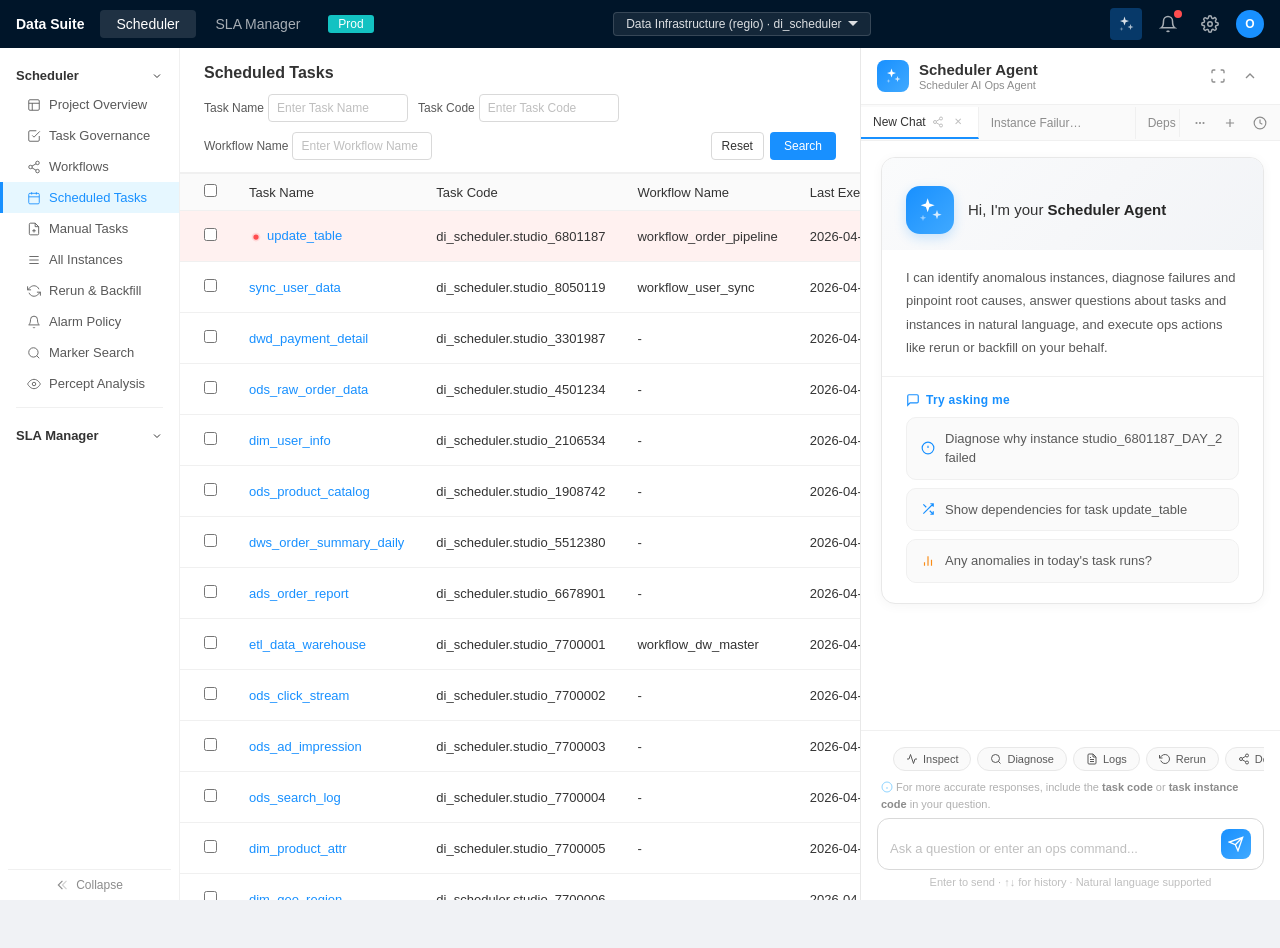
==== commit 013a6882: "Refine rerun flow and tab controls" ====
--- a/ops-agent-mockup.html
+++ b/ops-agent-mockup.html
@@ -317,7 +317,7 @@
     <div class="tab-item">Gantt Chart</div>
     <div class="tab-item">Runtime Trend</div>
     <div class="tab-item">Details</div>
-    <div class="tab-item">Code</div>
+    <div class="tab-item" onclick="linkTo('view-task-code')">Code</div>
     <div class="tab-item">Output Config</div>
     <div class="tab-item">Operation Log</div>
     <div class="tab-item">Privilege</div>
@@ -388,7 +388,7 @@
     <div class="tab-item">Gantt Chart</div>
     <div class="tab-item">Runtime Trend</div>
     <div class="tab-item">Details</div>
-    <div class="tab-item">Code</div>
+    <div class="tab-item" onclick="linkTo('view-task-code')">Code</div>
     <div class="tab-item">Output Config</div>
     <div class="tab-item">Operation Log</div>
     <div class="tab-item">Privilege</div>
@@ -456,49 +456,35 @@
   </div>
   <table class="data-table">
     <thead><tr><th style="width:36px"><input type="checkbox" style="accent-color:#1890FF"/></th><th style="min-width:300px">Marker Name</th><th>Marker Type</th><th>Task Code</th><th>IDC Region</th><th>Owner</th><th>Freque...</th><th style="width:120px">Action</th></tr></thead>
-    <tbody>
-      <tr><td><input type="checkbox" style="accent-color:#1890FF"/></td><td style="font-size:12px;word-break:break-all;max-width:320px;">sys.data_daasprofile.hdfs://r2/projects/data_daasprofile/hive/dev_data_daasprofile/dwd_upp_manual_segment__th_continuous_s0_live_paimon_0225#...</td><td><span class="source-badge">OTHERS</span></td><td style="font-size:12px;">dwd_upp_manual_segment__reg_continuous_s0_live_paimon-TH-Dev</td><td>SG</td><td>paimon_table_service</td><td>OTHE...</td><td><a class="link" onclick="switchView('view-marker-view')">Details</a> <span style="color:#8C8C8C;font-size:12px;">Inactivate</span></td></tr>
-      <tr><td><input type="checkbox" style="accent-color:#1890FF"/></td><td style="font-size:12px;word-break:break-all;max-width:320px;">sys.data_usermart.hdfs://r2/projects/data_usermart/hive/mp_user/realtime/rt_dws_user_login_cnt_hi__vn_20241105/hoodie/...</td><td><span class="source-badge">OTHERS</span></td><td style="font-size:12px;">rt_dws_user_login_cnt_hi__xx_k2hd-VN</td><td>SG</td><td>hudi_table_service</td><td>OTHE...</td><td><a class="link" onclick="switchView('view-marker-view')">Details</a> <span style="color:#8C8C8C;font-size:12px;">Inactivate</span></td></tr>
-      <tr><td><input type="checkbox" style="accent-color:#1890FF"/></td><td style="font-size:12px;word-break:break-all;max-width:320px;">sys.data_paiddadsmart.hdfs://r2/projects/data_paiddadsmart/hive/mp_paiddads/dws_shop_item_order_ads_performance_1d__vn_s0_live#...</td><td><span class="source-badge">OTHERS</span></td><td style="font-size:12px;">2_dws_shop_item_order_ads_performance_1d-VN</td><td>SG</td><td>paimon_table_service</td><td>OTHE...</td><td><a class="link" onclick="switchView('view-marker-view')">Details</a> <span style="color:#8C8C8C;font-size:12px;">Inactivate</span></td></tr>
-      <tr><td><input type="checkbox" style="accent-color:#1890FF"/></td><td style="font-size:12px;word-break:break-all;max-width:320px;">sys.mp_cs.hdfs://o2/projects/mp_cs/hive/mp_cs/rt_dwd/rt_grp_dwd_email_record_reg_20250526/hoodie/...</td><td><span class="source-badge">OTHERS</span></td><td style="font-size:12px;">us_dwd_email_record__reg_k2hd</td><td>SG</td><td>hudi_table_service</td><td>OTHE...</td><td><a class="link" onclick="switchView('view-marker-view')">Details</a> <span style="color:#8C8C8C;font-size:12px;">Inactivate</span></td></tr>
-    </tbody>
+    <tbody id="marker-search-tbody"></tbody>
   </table>
+  <div class="pagination"><div class="pg-left"><button class="btn-outline" style="font-size:12px;padding:3px 10px;">Inactivate</button></div><div class="pg-right"><span id="marker-search-count">0 Search Results</span><button class="pg-btn disabled">&lt;</button><button class="pg-btn active">1</button><button class="pg-btn disabled">&gt;</button><span>10/page</span></div></div>
 </div>
 
 <!-- VIEW 10: Marker View -->
 <div class="left-view" id="view-marker-view">
   <div class="pg-breadcrumb"><a onclick="switchView('view-marker-search')">Marker Search</a> / <strong>Marker View</strong></div>
-  <div style="padding:8px 24px 0;font-size:13px;color:#595959;word-break:break-all;">sys.data_daasprofile.hdfs://r2/projects/data_daasprofile/hive/data_daasprofile/dwd_upp_realtime_tag__mx_conti... <span style="color:#8C8C8C;font-size:12px;">Business Time (UTC+8) ⓘ</span> <input class="filter-input" value="2026-03-28 00:00:00" style="width:140px;margin-left:4px;"/> → End date</div>
+  <div style="padding:8px 24px 0;font-size:13px;color:#595959;word-break:break-all;"><strong id="marker-view-name" style="font-size:18px;color:#262626;"></strong> <span style="color:#8C8C8C;font-size:12px;">Business Time (UTC+8) ⓘ</span> <input class="filter-input" id="marker-view-business-time" value="2026-03-28 00:00:00" style="width:140px;margin-left:4px;"/> → End date</div>
   <div class="pg-meta" style="flex-wrap:wrap;gap:12px;">
-    <span class="pg-meta-item">Marker Type: <span class="source-badge">OTHERS</span></span>
-    <span class="pg-meta-item">IDC Region: <span style="color:#333">SG</span></span>
-    <span class="pg-meta-item">Frequency: <span class="source-badge" style="background:#F0F0F0;color:#333;border-color:#D9D9D9;">OTHER</span></span>
-    <span class="pg-meta-item">Status: <span class="status-badge success">Active</span></span>
-    <span class="pg-meta-item">Scope: <span style="color:#333">External</span></span>
+    <span class="pg-meta-item">Marker Type: <span class="source-badge" id="marker-view-type">OTHERS</span></span>
+    <span class="pg-meta-item">IDC Region: <span style="color:#333" id="marker-view-region">USEAST</span></span>
+    <span class="pg-meta-item">Frequency: <span class="source-badge" id="marker-view-frequency" style="background:#F0F0F0;color:#333;border-color:#D9D9D9;">MINUTELY</span></span>
+    <span class="pg-meta-item">Status: <span class="status-badge success" id="marker-view-status">Active</span></span>
+    <span class="pg-meta-item">Scope: <span style="color:#333" id="marker-view-scope">Internal</span></span>
   </div>
   <div class="pg-meta" style="flex-wrap:wrap;gap:12px;border-bottom:1px solid #F0F0F0;padding-bottom:12px;">
-    <span class="pg-meta-item">Task Code: <span style="color:#333">dwd_upp_realtime_tag__mx_continuous_s0_live</span></span>
-    <span class="pg-meta-item">Owner: <span style="color:#333">hudi_table_service</span></span>
-    <span class="pg-meta-item">Create Time: <span style="color:#333">2026-04-03 14:38:23</span></span>
-    <span class="pg-meta-item">System Name: <span style="color:#333">hudi_table_service</span></span>
+    <span class="pg-meta-item">Task Code: <span style="color:#333" id="marker-view-task-code">dwd_upp_realtime_tag__mx_continuous_s0_live</span></span>
+    <span class="pg-meta-item">Owner: <span style="color:#333" id="marker-view-owner">hudi_table_service</span></span>
+    <span class="pg-meta-item">Create Time: <span style="color:#333" id="marker-view-create-time">2026-04-03 14:38:23</span></span>
+    <span class="pg-meta-item">System Name: <span style="color:#333" id="marker-view-system-name">hudi_table_service</span></span>
   </div>
   <div style="flex:1;padding:24px;overflow-y:auto;">
-    <div style="height:180px;background:#FAFAFA;border:1px solid #F0F0F0;border-radius:6px;display:flex;align-items:center;justify-content:center;margin-bottom:20px;position:relative;">
-      <div style="position:absolute;left:8px;top:50%;transform:translateY(-50%);writing-mode:vertical-rl;text-orientation:mixed;font-size:11px;color:#8C8C8C;transform:rotate(180deg);writing-mode:vertical-rl;">Update Time</div>
-      <div style="display:flex;flex-direction:column;align-items:center;gap:4px;">
-        <div style="font-size:11px;color:#8C8C8C;">02:38:23 PM</div>
-        <div style="width:4px;height:4px;background:#1890FF;border-radius:50%;"></div>
-        <div style="font-size:10px;color:#BFBFBF;">03/04/2026 14:38:22</div>
-      </div>
-      <div style="position:absolute;bottom:8px;right:50%;font-size:11px;color:#8C8C8C;">Business Time</div>
-    </div>
+    <div id="marker-view-chart" style="height:180px;background:#FAFAFA;border:1px solid #F0F0F0;border-radius:6px;display:flex;align-items:center;justify-content:center;margin-bottom:20px;position:relative;"></div>
     <table class="data-table">
       <thead><tr><th style="width:36px">+</th><th>Offset ⓘ</th><th style="width:36px"><input type="checkbox" style="accent-color:#1890FF"/></th><th>Business Time ↕</th><th>Update Time ↕</th><th>Status</th><th>Action</th></tr></thead>
-      <tbody>
-        <tr><td>+</td><td></td><td><input type="checkbox" style="accent-color:#1890FF"/></td><td>2026-04-03 14:38:22</td><td>2026-04-03 14:38:23</td><td>Create</td><td><a class="link">Consumers</a> <span style="color:#8C8C8C;cursor:pointer;">Delete</span></td></tr>
-      </tbody>
+      <tbody id="marker-view-tbody"></tbody>
     </table>
-    <div class="pagination"><div class="pg-left"><button class="btn-outline" style="font-size:12px;padding:3px 10px;">Delete</button></div><div class="pg-right"><span>1 Search Results</span><button class="pg-btn disabled">&lt;</button><button class="pg-btn active">1</button><button class="pg-btn disabled">&gt;</button><span>10/page</span></div></div>
+    <div class="pagination"><div class="pg-left"><button class="btn-outline" style="font-size:12px;padding:3px 10px;">Delete</button></div><div class="pg-right"><span id="marker-view-count">0 Search Results</span><button class="pg-btn disabled">&lt;</button><button class="pg-btn active">1</button><button class="pg-btn disabled">&gt;</button><span>10/page</span></div></div>
   </div>
 </div>
 
@@ -543,7 +529,7 @@
     <div class="tab-item">Gantt Chart</div>
     <div class="tab-item">Runtime Trend</div>
     <div class="tab-item">Details</div>
-    <div class="tab-item">Code</div>
+    <div class="tab-item" onclick="linkTo('view-task-code')">Code</div>
     <div class="tab-item">Output Config</div>
     <div class="tab-item">Operation Log</div>
     <div class="tab-item">Privilege</div>
@@ -573,6 +559,50 @@
     <button class="dag-action-btn">Unfreeze(0)</button>
     <button class="dag-action-btn">Backfill(0)</button>
     <button class="dag-action-btn">Trigger Now(0)</button>
+  </div>
+</div>
+
+<!-- VIEW: Task View - Code -->
+<div class="left-view" id="view-task-code">
+  <div class="pg-breadcrumb"><a onclick="switchView('view-tasklist')">Scheduled Tasks</a> / <strong>Task View</strong></div>
+  <div class="pg-title-row">
+    <div class="pg-title">update_table <svg width="14" height="14" viewBox="0 0 24 24" fill="none" stroke="#8C8C8C" stroke-width="2"><path d="M10 13a5 5 0 007.54.54l3-3a5 5 0 00-7.07-7.07l-1.72 1.71"/><path d="M14 11a5 5 0 00-7.54-.54l-3 3a5 5 0 007.07 7.07l1.71-1.71"/></svg></div>
+    <div class="pg-actions"><span style="font-size:12px;color:#8C8C8C;margin-right:8px;">Last updated: 2026-04-03 14:12:53</span><button class="btn-outline">Operate ▾</button><button class="btn-primary-sm">Edit (In Data Studio)</button></div>
+  </div>
+  <div class="pg-meta">
+    <span class="pg-meta-item">Source <span class="source-badge">Data Studio</span></span>
+    <span class="pg-meta-item">Task Type <span class="type-badge">Spark SQL</span></span>
+    <span class="pg-meta-item">Priority <span style="color:#333">⇌ 3</span></span>
+    <span class="pg-meta-item" style="color:#8C8C8C">Task Code <span style="color:#1890FF">di_scheduler.studio_6801187 <span style="cursor:pointer"><svg width="12" height="12" viewBox="0 0 24 24" fill="none" stroke="currentColor" stroke-width="2" style="vertical-align:-2px"><rect x="9" y="9" width="13" height="13" rx="2"/><path d="M5 15H4a2 2 0 01-2-2V4a2 2 0 012-2h9a2 2 0 012 2v1"/></svg></span></span></span>
+  </div>
+  <div class="tab-bar">
+    <div class="tab-item" onclick="switchView('view-taskview-matrix')">Matrix View</div>
+    <div class="tab-item" onclick="switchView('view-taskview-list')">List View</div>
+    <div class="tab-item" onclick="switchView('view-lineage')">Lineage</div>
+    <div class="tab-item">Gantt Chart</div>
+    <div class="tab-item">Runtime Trend</div>
+    <div class="tab-item">Details</div>
+    <div class="tab-item active">Code</div>
+    <div class="tab-item">Output Config</div>
+    <div class="tab-item">Operation Log</div>
+    <div class="tab-item">Privilege</div>
+    <div class="tab-item" onclick="switchView('view-taskview-alarm')">Alarm</div>
+    <div class="tab-item">Backfill</div>
+    <div class="tab-item">Spark</div>
+    <div class="tab-item">SLA & DR</div>
+  </div>
+  <div class="code-view-wrap">
+    <div class="code-toolbar">
+      <div class="code-toolbar-left">Task Code Template <span style="color:#8C8C8C;margin-left:8px;">Unresolved variables retained</span></div>
+      <div class="code-toolbar-right">
+        <button class="code-tool-btn" title="Full Screen"><svg width="14" height="14" viewBox="0 0 24 24" fill="none" stroke="currentColor" stroke-width="2"><path d="M8 3H5a2 2 0 00-2 2v3m18 0V5a2 2 0 00-2-2h-3m0 18h3a2 2 0 002-2v-3M3 16v3a2 2 0 002 2h3"/></svg></button>
+        <button class="code-tool-btn" title="Increase Font"><svg width="14" height="14" viewBox="0 0 24 24" fill="none" stroke="currentColor" stroke-width="2"><path d="M4 7V4h16v3M9 20h6M12 4v16"/></svg></button>
+        <button class="code-tool-btn" title="Decrease Font"><svg width="12" height="12" viewBox="0 0 24 24" fill="none" stroke="currentColor" stroke-width="2"><path d="M4 7V4h16v3M9 20h6M12 4v16"/></svg></button>
+        <button class="code-tool-btn" title="Prev"><svg width="14" height="14" viewBox="0 0 24 24" fill="none" stroke="currentColor" stroke-width="2"><path d="M19 12H5M12 5l-7 7 7 7"/></svg></button>
+        <button class="code-tool-btn" title="Next"><svg width="14" height="14" viewBox="0 0 24 24" fill="none" stroke="currentColor" stroke-width="2"><path d="M5 12h14M12 5l7 7-7 7"/></svg></button>
+      </div>
+    </div>
+    <div class="code-container"></div>
   </div>
 </div>
 
@@ -683,7 +713,7 @@
     <div class="tab-item">Gantt Chart</div>
     <div class="tab-item">Runtime Trend</div>
     <div class="tab-item">Details</div>
-    <div class="tab-item">Code</div>
+    <div class="tab-item" onclick="linkTo('view-task-code')">Code</div>
     <div class="tab-item">Output Config</div>
     <div class="tab-item">Operation Log</div>
     <div class="tab-item">Privilege</div>
@@ -867,7 +897,7 @@
     <div class="session-tab-bar" id="sessionTabBar">
       <div class="stb-tabs" id="sessionTabs"></div>
       <div class="stb-actions">
-        <button type="button" class="stb-btn stb-more-btn" id="stbMoreBtn" title="More tabs" style="display:none" onclick="toggleMoreTabs()"><svg width="14" height="14" viewBox="0 0 24 24" fill="none" stroke="currentColor" stroke-width="2"><path d="M6 9l6 6 6-6"/></svg></button>
+        <button type="button" class="stb-btn stb-more-btn" id="stbMoreBtn" title="More tabs" style="display:none" onclick="toggleMoreTabs()"><svg width="14" height="14" viewBox="0 0 24 24" fill="currentColor" aria-hidden="true"><circle cx="6" cy="12" r="1.8"/><circle cx="12" cy="12" r="1.8"/><circle cx="18" cy="12" r="1.8"/></svg></button>
         <button type="button" class="stb-btn" title="New Chat" onclick="createNewSession()"><svg width="14" height="14" viewBox="0 0 24 24" fill="none" stroke="currentColor" stroke-width="2"><path d="M12 5v14m-7-7h14"/></svg></button>
         <button type="button" class="stb-btn" title="Chat History" onclick="toggleSessionList()"><svg width="14" height="14" viewBox="0 0 24 24" fill="none" stroke="currentColor" stroke-width="2"><circle cx="12" cy="12" r="10"/><path d="M12 6v6l4 2"/></svg></button>
       </div>
@@ -879,7 +909,16 @@
   <div class="history-dropdown" id="historyDropdown" style="display:none">
     <div class="hd-search"><svg class="hd-search-icon" width="12" height="12" viewBox="0 0 24 24" fill="none" stroke="currentColor" stroke-width="2"><circle cx="11" cy="11" r="8"/><path d="M21 21l-4.35-4.35"/></svg><input class="hd-search-input" type="text" placeholder="Search chats..." oninput="filterSessions(this.value)"/></div>
     <div class="hd-body" id="sessionListBody"></div>
-    <div class="hd-footer"><button class="sl-clear-btn" type="button" onclick="clearAllSessions()">Clear All</button></div>
+    <div class="hd-footer">
+      <button class="sl-clear-btn" id="clearAllBtn" type="button" onclick="promptClearAllSessions()">Clear All</button>
+      <div class="hd-confirm" id="clearAllConfirm" style="display:none">
+        <div class="hd-confirm-text">Clear all other chats?</div>
+        <div class="hd-confirm-actions">
+          <button class="hd-confirm-btn" type="button" onclick="cancelClearAllSessions()">Cancel</button>
+          <button class="hd-confirm-btn danger" type="button" onclick="clearAllSessions()">Clear</button>
+        </div>
+      </div>
+    </div>
   </div>
   <div class="hd-backdrop" id="hdBackdrop" onclick="closeSessionList()"></div>
   <div class="share-modal-backdrop" id="shareModalBackdrop" style="display:none" onclick="closeShareDialog()"></div>
@@ -956,7 +995,7 @@
           </div>
           <div class="resp-section" style="border-bottom:none;">
             <div class="link-btns">
-              <button type="button" class="link-btn" onclick="triggerDynRerun('preset-rerun','update_table','di_scheduler.studio_6801187_20260403_DAY_2')"><svg viewBox="0 0 24 24" fill="none" stroke="currentColor" stroke-width="2" width="14" height="14"><path d="M1 4v6h6M23 20v-6h-6"/><path d="M20.49 9A9 9 0 005.64 5.64L1 10m22 4l-4.64 4.36A9 9 0 013.51 15"/></svg>Rerun This Instance</button>
+              <button type="button" class="link-btn" id="preset-rerun" onclick="triggerDynRerun('preset-rerun','update_table','di_scheduler.studio_6801187_20260403_DAY_2')"><svg viewBox="0 0 24 24" fill="none" stroke="currentColor" stroke-width="2" width="14" height="14"><path d="M1 4v6h6M23 20v-6h-6"/><path d="M20.49 9A9 9 0 005.64 5.64L1 10m22 4l-4.64 4.36A9 9 0 013.51 15"/></svg>Rerun This Instance</button>
               <button type="button" class="link-btn" onclick="linkTo('view-syslog',null,{taskName:'update_table',instanceId:'di_scheduler.studio_6801187_20260403_DAY_2'})"><svg viewBox="0 0 24 24" fill="none" stroke="currentColor" stroke-width="2" width="14" height="14"><path d="M14 2H6a2 2 0 00-2 2v16a2 2 0 002 2h12a2 2 0 002-2V8z"/><path d="M14 2v6h6M16 13H8M16 17H8"/></svg>View System Log</button>
               <button type="button" class="link-btn" onclick="linkTo('view-code',null,{taskName:'update_table',instanceId:'di_scheduler.studio_6801187_20260403_DAY_2'})"><svg viewBox="0 0 24 24" fill="none" stroke="currentColor" stroke-width="2" width="14" height="14"><path d="M16 18l2-2-2-2M8 18l-2-2 2-2M14 4l-4 16"/></svg>View Code</button>
               <button type="button" class="link-btn" onclick="linkTo('view-detail',null,{taskName:'update_table',instanceId:'di_scheduler.studio_6801187_20260403_DAY_2'})"><svg viewBox="0 0 24 24" fill="none" stroke="currentColor" stroke-width="2" width="14" height="14"><path d="M14 2H6a2 2 0 00-2 2v16a2 2 0 002 2h12a2 2 0 002-2V8z"/><path d="M14 2v6h6"/></svg>View Instance Details</button>
@@ -1002,7 +1041,7 @@
       <div class="msg-body">
         <div class="response-wrap">
           <div class="msg-bubble" style="border:none;background:transparent;padding:0;">This task runs <strong>Spark SQL</strong>. Core logic:<br><br>1. Read the day’s orders from <code style="background:#F5F5F5;padding:1px 4px;border-radius:3px;">ods.raw_order_data</code><br>2. JOIN <code style="background:#F5F5F5;padding:1px 4px;border-radius:3px;">ods.product_catalog</code><br>3. JOIN <code style="background:#F5F5F5;padding:1px 4px;border-radius:3px;">dim.user_info</code><br>4. <strong>COLLECT_LIST</strong> aggregates order lines per user<br>5. Write to the <code style="background:#F5F5F5;padding:1px 4px;border-radius:3px;">dwd.order_detail</code> partition<br><br>The bottleneck is mainly the Shuffle caused by <strong>COLLECT_LIST</strong> and wide-table JOINs.</div>
-          <div class="resp-section" style="border-bottom:none;"><div class="link-btns"><button type="button" class="link-btn" onclick="linkTo('view-code',null,{taskName:'update_table'})"><svg viewBox="0 0 24 24" fill="none" stroke="currentColor" stroke-width="2" width="14" height="14"><path d="M16 18l2-2-2-2M8 18l-2-2 2-2M14 4l-4 16"/></svg>View Full Code</button></div></div>
+          <div class="resp-section" style="border-bottom:none;"><div class="link-btns"><button type="button" class="link-btn" onclick="linkTo('view-task-code',null,{taskName:'update_table'})"><svg viewBox="0 0 24 24" fill="none" stroke="currentColor" stroke-width="2" width="14" height="14"><path d="M16 18l2-2-2-2M8 18l-2-2 2-2M14 4l-4 16"/></svg>View Task Code</button></div></div>
         </div>
         <div class="msg-actions"><button type="button" class="msg-act" onclick="likeMsg(this)"><svg width="14" height="14" viewBox="0 0 24 24" fill="none" stroke="currentColor" stroke-width="2"><path d="M14 9V5a3 3 0 00-3-3l-4 9v11h11.28a2 2 0 002-1.7l1.38-9a2 2 0 00-2-2.3H14z"/><path d="M7 22H4a2 2 0 01-2-2v-7a2 2 0 012-2h3"/></svg></button><button type="button" class="msg-act" onclick="dislikeMsg(this)"><svg width="14" height="14" viewBox="0 0 24 24" fill="none" stroke="currentColor" stroke-width="2"><path d="M10 15v4a3 3 0 003 3l4-9V2H5.72a2 2 0 00-2 1.7l-1.38 9a2 2 0 002 2.3H10z"/><path d="M17 2h2.67A2.31 2.31 0 0122 4v7a2.31 2.31 0 01-2.33 2H17"/></svg></button><button type="button" class="msg-act" onclick="copyMsgContent(this)"><svg width="14" height="14" viewBox="0 0 24 24" fill="none" stroke="currentColor" stroke-width="2"><rect x="9" y="9" width="13" height="13" rx="2"/><path d="M5 15H4a2 2 0 01-2-2V4a2 2 0 012-2h9a2 2 0 012 2v1"/></svg></button></div>
       </div>
@@ -1041,6 +1080,8 @@
     </div>
   </div>
 
+  <div class="kill-action-dock hidden" id="killActionDock"></div>
+
   <div class="input-area">
     <div class="shortcut-bar">
       <button type="button" class="sc-chip" onclick="smartAction('patrol')"><svg width="12" height="12" viewBox="0 0 24 24" fill="none" stroke="currentColor" stroke-width="2"><path d="M22 12h-4l-3 9L9 3l-3 9H2"/></svg> Inspect</button>
--- a/ops-agent.css
+++ b/ops-agent.css
@@ -229,6 +229,7 @@
 .link-btn:active{transform:translateY(0);}
 .link-btn.active{border-color:#1890FF;color:#1890FF;background:#F0F7FF;}
 .link-btn.viewed{border-color:#D9D9D9;color:#BFBFBF;background:#FAFAFA;box-shadow:none;}
+.link-btn.op-executed,.link-btn.op-executed:hover{border-color:#B7EB8F;color:#389E0D;background:#F6FFED;box-shadow:none;transform:none;cursor:default;}
 .link-btn.viewed .lb-check{display:inline;} .link-btn .lb-check{display:none;}
 .link-btn svg{flex-shrink:0;width:14px;height:14px;}
 
@@ -238,6 +239,61 @@
 .ac-row{display:flex;align-items:center;padding:6px 0;font-size:12px;gap:12px;border-bottom:1px dashed #F0F0F0;}
 .ac-row:last-child{border-bottom:none;}
 .ac-key{color:#8C8C8C;flex-shrink:0;width:140px;text-align:right;line-height:1.4;} .ac-val{color:#333;font-weight:500;word-break:break-all;flex:1;min-width:0;}
+.op-section{background:#fff;border:1px solid #ECEFF3;border-radius:10px;margin-bottom:10px;overflow:hidden;}
+.op-section:last-child{margin-bottom:0;}
+.op-section > .op-section-head{padding:13px 18px 4px;}
+.op-section-head{display:block;min-width:0;}
+.op-section-meta{display:flex;align-items:flex-start;justify-content:space-between;gap:16px;min-width:0;width:100%;}
+.op-section-title{font-size:13px;font-weight:700;color:#262626;line-height:1.4;letter-spacing:.1px;}
+.op-section-summary{font-size:11px;color:#8C8C8C;line-height:1.5;min-width:0;max-width:220px;text-align:right;flex-shrink:0;padding-top:1px;}
+.op-section-body{padding:10px 16px 12px;}
+.op-section .ac-row{padding:7px 0;}
+.op-section .ac-row{align-items:flex-start;flex-wrap:wrap;}
+.op-section .ac-key{width:118px;padding-top:2px;}
+.op-section .ac-val,
+.op-section .ac-val-edit{min-width:0;flex:1 1 220px;}
+.op-section .ac-val{word-break:break-word;overflow-wrap:anywhere;}
+.op-section .ac-val-edit{align-items:flex-start;}
+.op-section .ac-select,
+.op-section .ac-input:not([type="number"]):not([type="time"]),
+.op-section .stepper-wrap{max-width:100%;}
+.op-section .ac-select{min-width:180px;}
+.op-section .ac-input[type="text"]{width:140px;max-width:100%;}
+.op-section .ac-input[type="date"]{width:140px;max-width:100%;}
+.op-section .ac-date-range{row-gap:6px;}
+.op-section-compact .op-section-body{padding-top:6px;}
+.op-section-toggle{list-style:none;cursor:pointer;padding:13px 16px;background:linear-gradient(180deg,#FDFEFF 0%,#F7FAFC 100%);display:flex;align-items:flex-start;justify-content:space-between;gap:12px;}
+.op-section-toggle::-webkit-details-marker{display:none;}
+.op-section[open] .op-section-toggle{border-bottom:1px solid #ECEFF3;}
+.op-section-arrow{position:relative;width:14px;height:14px;flex-shrink:0;margin-top:4px;}
+.op-section-arrow::before{content:'';position:absolute;left:3px;top:3px;width:7px;height:7px;border-right:1.5px solid #8C8C8C;border-bottom:1.5px solid #8C8C8C;transform:rotate(45deg);transition:.18s ease;}
+.op-section[open] .op-section-arrow::before{transform:rotate(225deg);top:5px;}
+.op-table-scroll{width:100%;overflow-x:auto;overflow-y:hidden;border:1px solid #EEF1F4;border-radius:8px;background:#fff;box-shadow:inset 0 1px 0 rgba(255,255,255,.7);}
+.op-table-scroll .pr-table{min-width:520px;border:none;border-radius:0;}
+.op-table-scroll::-webkit-scrollbar{height:6px;}
+.op-table-scroll::-webkit-scrollbar-thumb{background:#D9D9D9;border-radius:999px;}
+.op-inline-note{font-size:11px;color:#8C8C8C;line-height:1.5;}
+.op-context-block{padding:2px 0 10px;margin-bottom:2px;border-bottom:1px dashed #EEF1F4;}
+.op-context-name{font-size:12px;font-weight:600;color:#5B6572;line-height:1.5;}
+.op-context-code{font-size:11px;color:#A0A8B4;line-height:1.5;margin-top:2px;word-break:break-all;}
+.op-list-panel{max-height:140px;overflow:auto;font-size:11px;line-height:1.8;padding-right:4px;}
+.op-list-item{display:flex;align-items:center;gap:6px;min-width:0;}
+.op-list-item span{min-width:0;}
+.op-list-dot{flex-shrink:0;}
+.op-list-link{color:#1890FF;cursor:pointer;overflow-wrap:anywhere;word-break:break-word;}
+.op-list-link:hover{text-decoration:underline;}
+.op-stepper{display:flex;align-items:center;gap:8px;margin:0 0 12px;padding:2px 0;}
+.op-step-pill{display:inline-flex;align-items:center;padding:4px 10px;border-radius:999px;background:#F5F5F5;color:#8C8C8C;font-size:11px;font-weight:600;line-height:1.4;}
+.op-step-pill.active{background:#E6F7FF;color:#096DD9;}
+.op-step-panel{display:block;}
+.op-step-actions{display:flex;gap:10px;justify-content:flex-end;width:100%;}
+.inline-disclosure{width:100%;}
+.inline-disclosure summary{list-style:none;}
+.inline-disclosure summary::-webkit-details-marker{display:none;}
+.inline-disclosure-toggle{display:inline-flex;align-items:center;gap:6px;font-size:11px;color:#1890FF;cursor:pointer;font-weight:500;line-height:1.5;}
+.inline-disclosure-toggle::after{content:'';width:6px;height:6px;border-right:1.5px solid currentColor;border-bottom:1.5px solid currentColor;transform:rotate(45deg);transition:.18s ease;margin-top:-2px;}
+.inline-disclosure[open] .inline-disclosure-toggle::after{transform:rotate(225deg);margin-top:2px;}
+.inline-disclosure-body{margin-top:8px;}
 .skip-target-list-wrap{display:flex;flex-direction:column;align-items:stretch;gap:8px;}
 .skip-target-toolbar{display:flex;flex-direction:column;align-items:flex-start;gap:6px;}
 .skip-select-all{padding:0;background:none;border:none;color:#1890FF;font-size:11px;font-weight:500;cursor:pointer;}
@@ -251,6 +307,8 @@
 .skip-target-name{color:#1890FF;cursor:pointer;font-weight:500;word-break:break-word;overflow-wrap:anywhere;}
 .skip-target-reco{display:inline-flex;align-items:center;padding:1px 6px;border-radius:10px;background:#E6F7FF;color:#096DD9;font-size:10px;font-weight:600;}
 .skip-target-inst{font-size:11px;color:#8C8C8C;word-break:break-all;}
+.skip-target-inst-link{color:#1890FF;cursor:pointer;}
+.skip-target-inst-link:hover{text-decoration:underline;}
 .ac-warning{padding:10px 12px;background:linear-gradient(135deg,#FFFBE6,#FFF7E6);border:1px solid #FFE58F;border-radius:8px;font-size:12px;color:#D46B08;line-height:1.6;margin-bottom:14px;word-break:break-word;}
 .ac-warning svg{vertical-align:-2px;margin-right:6px;flex-shrink:0;}
 .ac-btns{display:flex;gap:10px;justify-content:flex-end;}
@@ -274,16 +332,27 @@
 
 /* Input area */
 .input-area{padding:12px 16px;border-top:1px solid #F0F0F0;flex-shrink:0;background:#fff;}
+.input-area.blocked-by-kill{pointer-events:none;opacity:.28;filter:saturate(.65);}
 .input-row{display:flex;align-items:flex-end;gap:8px;background:#fff;border-radius:12px;padding:10px 12px;border:1.5px solid #D9D9D9;transition:.2s;}
 .input-row:focus-within{border-color:#69C0FF;box-shadow:0 0 0 2px rgba(24,144,255,.08);}
 .chat-input{flex:1;border:none;outline:none;background:transparent;font-size:13px;color:#333;resize:none;height:20px;max-height:80px;line-height:20px;font-family:inherit;padding:0;} .chat-input::placeholder{color:#BFBFBF;}
 .send-btn{width:30px;height:30px;border:none;background:linear-gradient(135deg,#1890FF,#40A9FF);border-radius:8px;display:flex;align-items:center;justify-content:center;cursor:pointer;flex-shrink:0;transition:.2s;}
 .send-btn:hover{transform:scale(1.05);box-shadow:0 2px 8px rgba(24,144,255,.3);}
 .send-btn svg{color:#fff;}
+.send-btn:disabled,.sc-chip:disabled{cursor:not-allowed;opacity:.55;transform:none !important;box-shadow:none !important;}
 .input-tip{font-size:11px;color:#B0B0B0;padding:0 4px 6px;line-height:1.5;}
 .input-tip svg{vertical-align:-2px;margin-right:3px;color:#91D5FF;}
 .input-tip strong{color:#8C8C8C;font-weight:600;}
 .input-hint{font-size:11px;color:#BFBFBF;text-align:center;margin-top:6px;}
+.kill-action-dock{position:absolute;left:0;right:0;bottom:0;z-index:120;padding:0 14px 14px;background:linear-gradient(180deg,rgba(255,255,255,0) 0%,rgba(255,255,255,.94) 8%,#fff 28%);}
+.kill-action-dock.hidden{display:none;}
+.kill-action-shell{max-width:100%;pointer-events:auto;}
+.kill-action-caption{font-size:11px;color:#8C8C8C;padding:0 4px 8px;}
+.kill-action-dock .r-card{box-shadow:0 10px 24px rgba(0,0,0,.12);border-color:#E6EAF0;}
+.kill-action-dock .ac-body{padding:14px 16px 16px;}
+.kill-action-dock .ac-btns{padding-top:2px;}
+.kill-action-dock .ac-btn.cancel{min-width:88px;}
+.kill-action-dock .ac-btn.primary{min-width:112px;}
 
 /* Scrollbars */
 .chat-area::-webkit-scrollbar,.conv-container::-webkit-scrollbar,.syslog-content::-webkit-scrollbar,.code-container::-webkit-scrollbar,.left-view::-webkit-scrollbar{width:4px;}
@@ -310,7 +379,7 @@
 .layout.agent-fullscreen .input-area{max-width:1200px;margin:0 auto;width:100%;padding-left:40px;padding-right:40px;box-sizing:border-box;}
 body.shared-mode{background:#F5F7FA;}
 body.shared-mode .top-nav,body.shared-mode .sidebar,body.shared-mode .left-content,body.shared-mode .ap-mini,body.shared-mode .resize-handle,body.shared-mode .input-area,body.shared-mode #historyDropdown,body.shared-mode #hdBackdrop,body.shared-mode #stbMoreDropdown,body.shared-mode .stb-actions,body.shared-mode .ap-h-actions,body.shared-mode .shared-view-bar{display:none !important;}
-body.shared-mode .layout{display:block;height:100vh;}
+body.shared-mode .layout{display:block;height:100vh;margin-top:0;}
 body.shared-mode .agent-panel{width:100vw !important;min-width:100vw !important;max-width:none !important;height:100vh;border-left:none;border-radius:0;box-shadow:none;background:#fff;}
 body.shared-mode .ap-header{cursor:default;background:#fff;}
 body.shared-mode .ap-h-left{padding-right:12px;}
@@ -420,7 +489,14 @@
 .hd-search-input:focus{border-color:#1890FF;background:#fff;box-shadow:0 0 0 2px rgba(24,144,255,.08);}
 .hd-search-icon{position:absolute;left:20px;top:50%;transform:translateY(-50%);color:#BFBFBF;pointer-events:none;margin-top:2px;}
 .hd-body{flex:1;overflow-y:auto;max-height:320px;}
-.hd-footer{padding:6px 12px;border-top:1px solid #F0F0F0;display:flex;justify-content:center;}
+.hd-footer{padding:8px 12px;border-top:1px solid #F0F0F0;display:flex;justify-content:center;align-items:center;min-height:44px;}
+.hd-confirm{width:100%;display:flex;align-items:center;justify-content:space-between;gap:10px;}
+.hd-confirm-text{font-size:12px;color:#595959;line-height:1.4;}
+.hd-confirm-actions{display:flex;align-items:center;gap:8px;flex-shrink:0;}
+.hd-confirm-btn{height:28px;padding:0 10px;border:1px solid #D9D9D9;border-radius:6px;background:#fff;color:#595959;font-size:12px;cursor:pointer;transition:.15s;}
+.hd-confirm-btn:hover{border-color:#91D5FF;color:#1890FF;background:#F0F8FF;}
+.hd-confirm-btn.danger{border-color:#FFCCC7;color:#CF1322;background:#FFF1F0;}
+.hd-confirm-btn.danger:hover{border-color:#FF7875;color:#fff;background:#FF4D4F;}
 .hd-backdrop{display:none;position:fixed;top:0;left:0;right:0;bottom:0;z-index:15;}
 .hd-backdrop.open{display:block;}
 .share-modal-backdrop{display:none;position:fixed;inset:0;background:rgba(0,0,0,.24);z-index:30;}
@@ -448,6 +524,7 @@
 /* ========== CONVERSATION CONTAINERS ========== */
 .conv-container{display:none;flex:1;overflow-y:auto;padding:16px 16px 16px 20px;flex-direction:column;gap:14px;min-height:0;}
 .conv-container.active{display:flex;}
+.conv-container.kill-dock-open{padding-bottom:328px;}
 
 /* ========== WELCOME CARD ========== */
 .welcome-card{background:#fff;border:1px solid #E8E8E8;border-radius:14px;padding:0;box-shadow:0 2px 12px rgba(0,0,0,.04);overflow:hidden;}
@@ -523,7 +600,7 @@
 /* ========== EDITABLE PARAMS ========== */
 .ac-val-edit{display:flex;align-items:center;gap:6px;flex-wrap:wrap;min-width:0;flex:1;}
 .ac-radio-label{display:inline-flex;align-items:center;gap:4px;cursor:pointer;font-size:12px;margin-right:10px;}
-.pr-table{width:100%;border-collapse:collapse;font-size:11px;border:1px solid #F0F0F0;border-radius:4px;}
+.pr-table{width:100%;border-collapse:collapse;font-size:11px;border:1px solid #F0F0F0;border-radius:4px;background:#fff;}
 .pr-table th{background:#FAFAFA;color:#8C8C8C;font-weight:500;padding:4px 8px;border-bottom:1px solid #F0F0F0;text-align:center;white-space:nowrap;}
 .pr-table td{padding:4px 8px;border-bottom:1px solid #F0F0F0;text-align:center;vertical-align:middle;}
 .pr-table tr:last-child td{border-bottom:none;}
@@ -540,9 +617,18 @@
 .ac-input:focus{border-color:#1890FF;box-shadow:0 0 0 2px rgba(24,144,255,.1);}
 .ac-input[type="number"]{width:60px;} .ac-input[type="text"]{width:100px;} .ac-input[type="date"]{width:120px;cursor:pointer;}
 .ac-date-range{display:flex;align-items:center;gap:4px;flex-wrap:wrap;}
+.bf-range-list{display:flex;flex-direction:column;gap:8px;width:100%;}
+.bf-date-range{width:100%;display:grid;grid-template-columns:minmax(0,1fr) auto minmax(0,1fr) auto;align-items:center;column-gap:8px;row-gap:6px;}
+.bf-date-range .ac-input[type="date"]{width:100%;min-width:0;}
+.bf-date-arrow{color:#8C8C8C;justify-self:center;line-height:1;}
+.bf-range-spacer{display:block;width:54px;}
+.bf-range-add{width:100%;justify-content:center;margin-top:2px;}
+.bf-range-remove{display:inline-flex;align-items:center;justify-content:center;width:24px;height:24px;border:none;background:none;color:#BFBFBF;cursor:pointer;padding:0;line-height:1;justify-self:end;border-radius:4px;transition:.15s;}
+.bf-range-remove svg{display:block;}
+.bf-range-remove:hover{color:#FF4D4F;}
 .ac-select{height:26px;border:1px solid #D9D9D9;border-radius:4px;padding:0 8px;font-size:12px;color:#333;outline:none;background:#fff;cursor:pointer;max-width:100%;}
 .ac-hint{font-size:11px;color:#8C8C8C;white-space:nowrap;}
-.ac-add-btn{background:#FAFAFA;border:1px dashed #D9D9D9;border-radius:4px;padding:4px 16px;font-size:12px;color:#8C8C8C;cursor:pointer;transition:.2s;} .ac-add-btn:hover{border-color:#1890FF;color:#1890FF;}
+.ac-add-btn{background:#FAFAFA;border:1px dashed #D9D9D9;border-radius:4px;padding:4px 16px;font-size:12px;color:#8C8C8C;cursor:pointer;transition:.2s;max-width:100%;} .ac-add-btn:hover{border-color:#1890FF;color:#1890FF;}
 
 /* ========== ONE-CLICK APPLY ========== */
 .apply-btn{padding:4px 10px;border:1px solid #D9DDE3;border-radius:6px;font-size:11px;color:#1890FF;background:#FAFBFC;cursor:pointer;margin-left:auto;flex-shrink:0;transition:.2s;white-space:nowrap;font-weight:500;}
@@ -604,6 +690,22 @@
 .stepper-btn:active{background:#E8EAED;}
 .stepper-input{width:48px;height:28px;border:none;border-left:1px solid #D9D9D9;border-right:1px solid #D9D9D9;text-align:center;font-size:12px;color:#333;outline:none;background:#fff;padding:0;-moz-appearance:textfield;}
 .stepper-input::-webkit-inner-spin-button,.stepper-input::-webkit-outer-spin-button{-webkit-appearance:none;margin:0;}
+@media (max-width: 1100px){
+  .op-section-meta{flex-direction:column;gap:4px;}
+  .op-section-summary{max-width:none;text-align:left;padding-top:0;}
+  .op-section .ac-key{width:100%;text-align:left;padding-top:0;}
+  .op-section .ac-val,
+  .op-section .ac-val-edit{flex-basis:100%;}
+  .op-section .ac-select,
+  .op-section .ac-input[type="text"],
+  .op-section .ac-input[type="date"]{width:100%;min-width:0;}
+  .op-section .stepper-wrap{width:100%;max-width:220px;}
+  .op-section .ac-hint{white-space:normal;}
+  .bf-date-range{grid-template-columns:1fr;align-items:stretch;}
+  .bf-date-arrow{justify-self:start;}
+  .bf-range-remove,
+  .bf-range-spacer{justify-self:start;width:auto;}
+}
 
 /* ========== DEP EXPAND/COLLAPSE ========== */
 .dep-expand-btn{display:inline-flex;align-items:center;gap:4px;padding:6px 12px;margin-top:6px;font-size:11px;color:#1890FF;cursor:pointer;border:1px dashed #C9CDD4;border-radius:6px;background:#FAFBFC;transition:.15s;font-weight:500;}
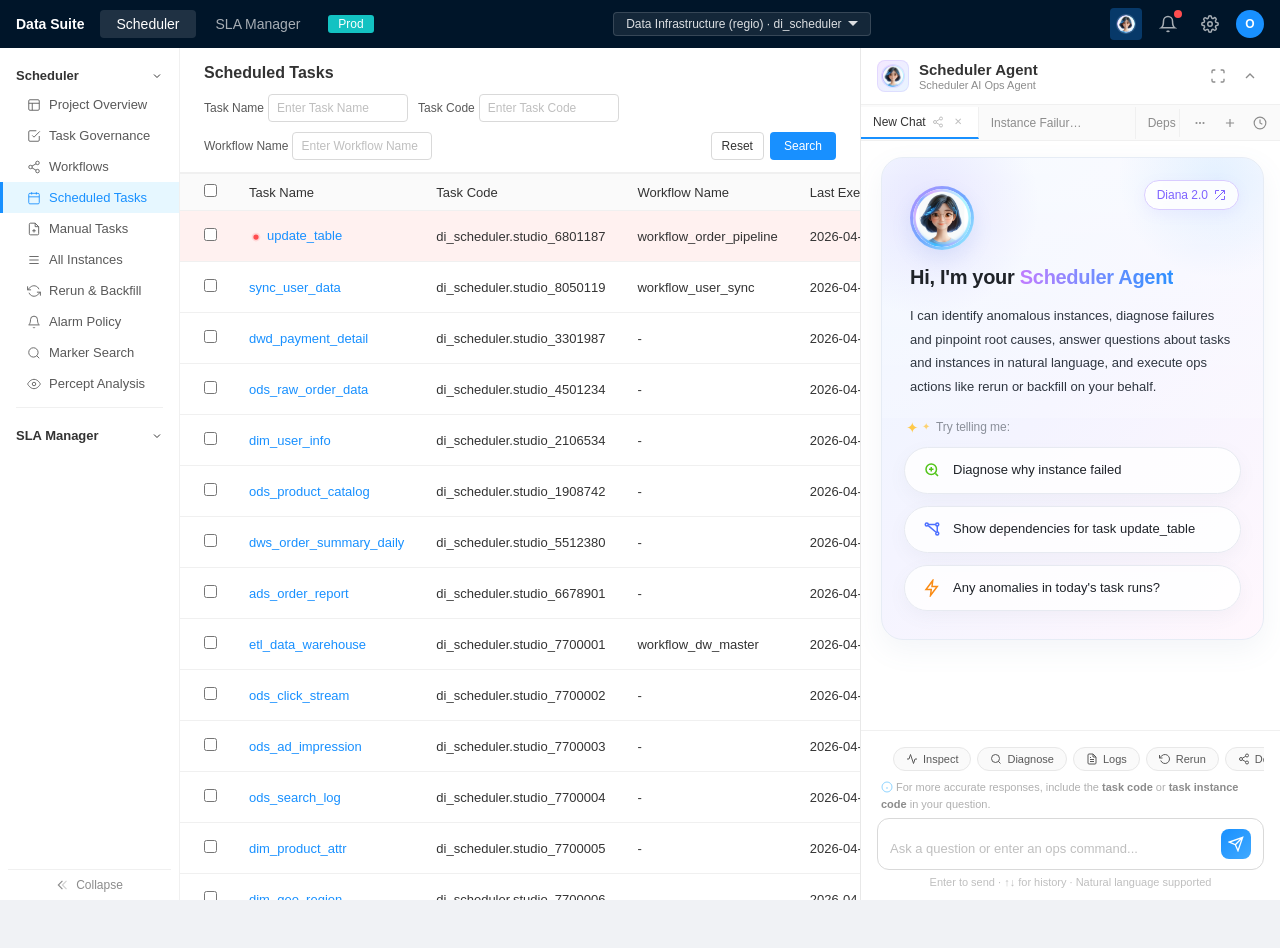
==== commit 26a1b550: "Refresh agent welcome avatar UI" ====
--- a/ops-agent-mockup.html
+++ b/ops-agent-mockup.html
@@ -25,7 +25,7 @@
     <div class="tn-env">Data Infrastructure (regio) · di_scheduler <svg width="10" height="6" fill="currentColor"><path d="M0 0l5 5 5-5"/></svg></div>
   </div>
   <div class="tn-right">
-    <div class="tn-icon tn-agent-toggle" id="tnAgentToggle" onclick="toggleAgentPanel()" title="AI Agent"><svg width="18" height="18" viewBox="0 0 24 24" fill="rgba(255,255,255,.85)"><path d="M10 2l1.5 4.5L16 8l-4.5 1.5L10 14l-1.5-4.5L4 8l4.5-1.5z"/><path d="M18 12l1 3 3 1-3 1-1 3-1-3-3-1 3-1z" opacity=".8"/><path d="M6 16l.7 2 2 .7-2 .7-.7 2-.7-2-2-.7 2-.7z" opacity=".5"/></svg></div>
+    <div class="tn-icon tn-agent-toggle" id="tnAgentToggle" onclick="toggleAgentPanel()" title="AI Agent"><img class="tn-agent-avatar" src="welcome-avatar.png" alt="Scheduler Agent avatar"/></div>
     <div class="tn-icon"><svg width="18" height="18" viewBox="0 0 24 24" fill="none" stroke="currentColor" stroke-width="2"><path d="M18 8A6 6 0 006 8c0 7-3 9-3 9h18s-3-2-3-9"/><path d="M13.73 21a2 2 0 01-3.46 0"/></svg><span class="badge"></span></div>
     <div class="tn-icon"><svg width="18" height="18" viewBox="0 0 24 24" fill="none" stroke="currentColor" stroke-width="2"><circle cx="12" cy="12" r="3"/><path d="M19.4 15a1.65 1.65 0 00.33 1.82l.06.06a2 2 0 01-2.83 2.83l-.06-.06a1.65 1.65 0 00-1.82-.33 1.65 1.65 0 00-1 1.51V21a2 2 0 01-4 0v-.09A1.65 1.65 0 009 19.4a1.65 1.65 0 00-1.82.33l-.06.06a2 2 0 01-2.83-2.83l.06-.06A1.65 1.65 0 004.68 15a1.65 1.65 0 00-1.51-1H3a2 2 0 010-4h.09A1.65 1.65 0 004.6 9a1.65 1.65 0 00-.33-1.82l-.06-.06a2 2 0 012.83-2.83l.06.06A1.65 1.65 0 009 4.68a1.65 1.65 0 001-1.51V3a2 2 0 014 0v.09a1.65 1.65 0 001 1.51 1.65 1.65 0 001.82-.33l.06-.06a2 2 0 012.83 2.83l-.06.06A1.65 1.65 0 0019.4 9a1.65 1.65 0 001.51 1H21a2 2 0 010 4h-.09a1.65 1.65 0 00-1.51 1z"/></svg></div>
     <div class="avatar">O</div>
@@ -39,7 +39,7 @@
 <div class="sidebar" id="mainSidebar">
   <div class="sb-content">
     <div class="sb-title">Scheduler <svg width="12" height="12" viewBox="0 0 24 24" fill="none" stroke="currentColor" stroke-width="2"><path d="M6 9l6 6 6-6"/></svg></div>
-    <div class="sb-item"><svg width="14" height="14" viewBox="0 0 24 24" fill="none" stroke="currentColor" stroke-width="1.5"><rect x="3" y="3" width="18" height="18" rx="2"/><path d="M3 9h18M9 21V9"/></svg>Project Overview</div>
+    <div class="sb-item" id="nav-project-overview" onclick="switchView('view-project-overview')"><svg width="14" height="14" viewBox="0 0 24 24" fill="none" stroke="currentColor" stroke-width="1.5"><rect x="3" y="3" width="18" height="18" rx="2"/><path d="M3 9h18M9 21V9"/></svg>Project Overview</div>
     <div class="sb-item"><svg width="14" height="14" viewBox="0 0 24 24" fill="none" stroke="currentColor" stroke-width="1.5"><path d="M9 11l3 3L22 4"/><path d="M21 12v7a2 2 0 01-2 2H5a2 2 0 01-2-2V5a2 2 0 012-2h11"/></svg>Task Governance</div>
     <div class="sb-item"><svg width="14" height="14" viewBox="0 0 24 24" fill="none" stroke="currentColor" stroke-width="1.5"><circle cx="18" cy="5" r="3"/><circle cx="6" cy="12" r="3"/><circle cx="18" cy="19" r="3"/><path d="M8.59 13.51l6.83 3.98M15.41 6.51l-6.82 3.98"/></svg>Workflows</div>
     <div class="sb-item active" id="nav-sched" onclick="switchView('view-tasklist')"><svg width="14" height="14" viewBox="0 0 24 24" fill="none" stroke="currentColor" stroke-width="1.5"><rect x="3" y="4" width="18" height="18" rx="2"/><path d="M16 2v4M8 2v4M3 10h18"/></svg>Scheduled Tasks</div>
@@ -61,7 +61,103 @@
 <!-- LEFT CONTENT AREA -->
 <div class="left-content">
 
-<!-- VIEW 1: Scheduled Tasks List (DEFAULT) -->
+<!-- VIEW: Project Overview -->
+<div class="left-view project-overview-view" id="view-project-overview" style="display:none">
+  <div class="po-tabs" role="tablist" aria-label="Project overview tabs">
+    <button type="button" class="po-tab" data-project-tab="metrics" onclick="switchProjectOverviewTab(this)">Project Metrics</button>
+    <button type="button" class="po-tab" data-project-tab="alarm" onclick="switchProjectOverviewTab(this)">Alarm &amp; Notification</button>
+    <button type="button" class="po-tab" data-project-tab="failure" onclick="switchProjectOverviewTab(this)">Ranking by Failure Rate</button>
+    <button type="button" class="po-tab" data-project-tab="execution" onclick="switchProjectOverviewTab(this)">Ranking by Execution Time</button>
+    <button type="button" class="po-tab active" data-project-tab="resource" onclick="switchProjectOverviewTab(this)">Resource Monitor</button>
+    <button type="button" class="po-tab" data-project-tab="settings" onclick="switchProjectOverviewTab(this)">Project Settings</button>
+  </div>
+
+  <div class="po-panel" data-project-panel="resource">
+    <section class="rm-section rm-queue-section">
+      <div class="rm-section-title">Queue Resource Usage</div>
+      <div class="rm-zone-tabs" role="tablist" aria-label="Resource region">
+        <button type="button" class="rm-zone active" onclick="switchResourceRegion(this, 'SG')">SG</button>
+        <button type="button" class="rm-zone" onclick="switchResourceRegion(this, 'USEAST')">USEAST</button>
+        <button type="button" class="rm-zone" onclick="switchResourceRegion(this, 'ID_SeaMoney')">ID_SeaMoney</button>
+      </div>
+      <div class="rm-queue-grid" id="rmQueueGrid"></div>
+    </section>
+
+    <section class="rm-section">
+      <div class="rm-section-head">
+        <div class="rm-section-title">Instance Resource Queuing Time</div>
+        <div class="rm-segment" role="tablist" aria-label="Queue time dimension">
+          <button type="button" class="active" onclick="switchQueueDimension(this, 'project')">By Project</button>
+          <button type="button" onclick="switchQueueDimension(this, 'queue')">By Queue</button>
+        </div>
+      </div>
+      <div class="rm-time-toolbar">
+        <div class="rm-range-group">
+          <button type="button" class="rm-range active" onclick="switchTimeRange(this, 'Last 1 Hour')">Last 1 Hour</button>
+          <button type="button" class="rm-range" onclick="switchTimeRange(this, 'Last 1 Day')">Last 1 Day</button>
+          <button type="button" class="rm-range" onclick="switchTimeRange(this, 'Last 7 Days')">Last 7 Days</button>
+          <button type="button" class="rm-range" onclick="switchTimeRange(this, 'Last 30 Days')">Last 30 Days</button>
+        </div>
+        <div class="rm-date-range" id="rmDateRange">2026-05-20 17:27:28 ~ 2026-05-20 18:27:28</div>
+      </div>
+      <div class="rm-filter-row rm-queue-filters">
+        <label class="rm-field"><span>Task Type</span><input id="rmTaskType" type="text" placeholder="Enter Task Type" oninput="applyQueueFilters()"></label>
+        <label class="rm-field"><span>Task Priority</span><select id="rmTaskPriority" onchange="applyQueueFilters()"><option value="">Select Priority</option><option>P0</option><option>P1</option><option>P2</option><option>P3</option><option>P4</option><option>P5</option></select></label>
+        <label class="rm-field"><span>Queue Name</span><select id="rmQueueName" onchange="applyQueueFilters()"><option value="">Select Queue</option><option>regdi-live</option><option>infra</option><option>regdi-scheduled</option><option>dev</option><option>regdi-adhoc</option></select></label>
+      </div>
+      <div class="rm-percentiles">
+        <div class="rm-percentile-card"><span>P50 Queuing Time <i>?</i></span><strong id="rmP50">0 min</strong></div>
+        <div class="rm-percentile-card"><span>P90 Queuing Time <i>?</i></span><strong id="rmP90">0 min</strong></div>
+        <div class="rm-percentile-card"><span>P99 Queuing Time <i>?</i></span><strong id="rmP99">0 min</strong></div>
+      </div>
+    </section>
+
+    <section class="rm-section rm-ranking-section">
+      <div class="rm-section-head">
+        <div class="rm-section-title">Resource Usage Ranking <span class="rm-help-wrap" tabindex="0"><i class="rm-help">?</i><span class="rm-help-popover">Ranks project resource usage. Running Now shows active instances; Historical summarizes successful runs by count, avg usage, and peak usage. Use Trend for history.</span></span></div>
+        <div class="rm-ranking-tools">
+          <div class="rm-segment" role="tablist" aria-label="Ranking scope">
+            <button type="button" class="active" onclick="switchRankingScope(this, 'running')">Running Now</button>
+            <button type="button" onclick="switchRankingScope(this, 'historical')">Historical</button>
+          </div>
+          <div class="rm-segment" role="tablist" aria-label="Ranking type">
+            <button type="button" class="active" onclick="switchRankingMode(this, 'workflow')">Workflow</button>
+            <button type="button" onclick="switchRankingMode(this, 'task')">Task</button>
+          </div>
+        </div>
+      </div>
+      <div class="rm-history-toolbar hidden" id="rmHistoryToolbar">
+        <div class="rm-history-ranges">
+          <button type="button" class="active" data-history-range="7d" onclick="switchHistoryRange(this, '7d')">Last 7 Days</button>
+          <button type="button" data-history-range="30d" onclick="switchHistoryRange(this, '30d')">Last 30 Days</button>
+          <button type="button" data-history-range="custom" onclick="switchHistoryRange(this, 'custom')">Custom</button>
+          <label class="rm-history-date-field"><span>Start Date</span><div class="rm-date-picker"><input id="rmHistoryStart" class="rm-date-display" type="text" placeholder="YYYY-MM-DD" aria-label="Start Date" onclick="openDatePicker('rmHistoryStartNative')" oninput="activateCustomHistoryRange()"><button type="button" class="rm-date-trigger" aria-label="Choose start date" onclick="openDatePicker('rmHistoryStartNative')"></button><input id="rmHistoryStartNative" class="rm-date-native" type="date" onchange="syncDatePicker('rmHistoryStart', 'rmHistoryStartNative', true)"></div></label>
+          <span class="rm-history-date-join">~</span>
+          <label class="rm-history-date-field"><span>End Date</span><div class="rm-date-picker"><input id="rmHistoryEnd" class="rm-date-display" type="text" placeholder="YYYY-MM-DD" aria-label="End Date" onclick="openDatePicker('rmHistoryEndNative')" oninput="activateCustomHistoryRange()"><button type="button" class="rm-date-trigger" aria-label="Choose end date" onclick="openDatePicker('rmHistoryEndNative')"></button><input id="rmHistoryEndNative" class="rm-date-native" type="date" onchange="syncDatePicker('rmHistoryEnd', 'rmHistoryEndNative', true)"></div></label>
+        </div>
+      </div>
+      <div class="rm-filter-row rm-ranking-filters workflow" id="rmRankingFilters"></div>
+      <div class="rm-table-wrap">
+        <table class="rm-table" aria-label="Resource usage ranking">
+          <thead>
+            <tr id="rmRankingHead"></tr>
+          </thead>
+          <tbody id="rmRankingBody"></tbody>
+        </table>
+        <div class="rm-empty" id="rmRankingEmpty">
+          <div class="rm-empty-icon"><span></span></div>
+          <div>No Data</div>
+        </div>
+      </div>
+    </section>
+  </div>
+
+  <div class="po-panel po-placeholder" data-project-panel="metrics" style="display:none">Project Metrics</div>
+  <div class="po-panel po-placeholder" data-project-panel="alarm" style="display:none">Alarm &amp; Notification</div>
+  <div class="po-panel po-placeholder" data-project-panel="failure" style="display:none">Ranking by Failure Rate</div>
+  <div class="po-panel po-placeholder" data-project-panel="execution" style="display:none">Ranking by Execution Time</div>
+  <div class="po-panel po-placeholder" data-project-panel="settings" style="display:none">Project Settings</div>
+</div>
 <div class="left-view active" id="view-tasklist">
   <div style="padding:16px 24px 0;font-size:16px;font-weight:600;color:#333;">Scheduled Tasks</div>
   <div class="filter-section">
@@ -878,14 +974,14 @@
   <div class="resize-handle" id="resizeHandle"></div>
 
   <div class="ap-mini" onclick="toggleMinimize()">
-    <div class="ap-mini-icon"><svg width="18" height="18" viewBox="0 0 24 24" fill="#fff"><path d="M10 2l1.5 4.5L16 8l-4.5 1.5L10 14l-1.5-4.5L4 8l4.5-1.5z"/><path d="M18 12l1 3 3 1-3 1-1 3-1-3-3-1 3-1z" opacity=".8"/><path d="M6 16l.7 2 2 .7-2 .7-.7 2-.7-2-2-.7 2-.7z" opacity=".5"/></svg></div>
+    <div class="ap-mini-icon"><svg width="18" height="18" viewBox="0 0 24 24" aria-hidden="true"><defs><linearGradient id="agentSparkMini" x1="0%" y1="0%" x2="100%" y2="100%"><stop offset="0%" stop-color="#8C5CFF"/><stop offset="52%" stop-color="#C67DFF"/><stop offset="100%" stop-color="#42B8FF"/></linearGradient></defs><path d="M12 2l2.2 6.3L20.5 10l-6.3 2.2L12 18.5l-2.2-6.3L3.5 10l6.3-1.7z" fill="url(#agentSparkMini)"/><path d="M18.2 13.2l.8 2.4 2.4.8-2.4.8-.8 2.4-.8-2.4-2.4-.8 2.4-.8z" fill="#7FD5FF"/><path d="M6.4 15.2l.55 1.55 1.55.55-1.55.55-.55 1.55-.55-1.55-1.55-.55 1.55-.55z" fill="#F7B6FF"/></svg></div>
     <span class="ap-mini-label">AI Agent</span>
   </div>
 
   <div class="ap-header" id="apHeaderDrag">
     <div class="ap-header-full">
       <div class="ap-h-left">
-        <div class="ap-icon"><svg width="18" height="18" viewBox="0 0 24 24" fill="#fff"><path d="M10 2l1.5 4.5L16 8l-4.5 1.5L10 14l-1.5-4.5L4 8l4.5-1.5z"/><path d="M18 12l1 3 3 1-3 1-1 3-1-3-3-1 3-1z" opacity=".8"/><path d="M6 16l.7 2 2 .7-2 .7-.7 2-.7-2-2-.7 2-.7z" opacity=".5"/></svg></div>
+        <div class="ap-icon"><img class="ap-agent-avatar" src="welcome-avatar.png" alt="Scheduler Agent avatar"/></div>
         <div><div class="ap-title">Scheduler Agent</div><div class="ap-subtitle">Scheduler AI Ops Agent</div></div>
       </div>
       <div class="ap-h-actions">
@@ -1101,6 +1197,1471 @@
 
 </div><!-- /layout -->
 
+<div class="modal-overlay hidden" id="rmTrendModal" onclick="if(event.target===this)closeTrendModal()">
+  <div class="rm-trend-modal" role="dialog" aria-modal="true" aria-labelledby="rmTrendTitle">
+    <div class="rm-trend-head">
+      <div id="rmTrendTitle">Resource Usage Trend</div>
+      <button type="button" class="rm-trend-close" onclick="closeTrendModal()" aria-label="Close">×</button>
+    </div>
+    <div class="rm-trend-body">
+      <div class="rm-trend-toolbar">
+        <div class="rm-trend-target">
+          <div id="rmTrendName">${Task/workflow name}</div>
+          <span id="rmTrendSchedule">${schedule type}</span>
+        </div>
+        <div class="rm-trend-controls">
+          <button type="button" class="active" data-trend-range="week" onclick="switchTrendRange(this, 'week')">Last 1 Week</button>
+          <button type="button" data-trend-range="month" onclick="switchTrendRange(this, 'month')">Last 1 Month</button>
+          <div class="rm-date-picker rm-trend-date-picker"><input id="rmTrendStartDate" class="rm-date-display" type="text" placeholder="YYYY-MM-DD" aria-label="Start Date" onclick="openDatePicker('rmTrendStartNative')"><button type="button" class="rm-date-trigger" aria-label="Choose trend start date" onclick="openDatePicker('rmTrendStartNative')"></button><input id="rmTrendStartNative" class="rm-date-native" type="date" onchange="syncTrendDatePicker('rmTrendStartDate', 'rmTrendStartNative')"></div>
+          <span class="rm-trend-date-join">~</span>
+          <div class="rm-date-picker rm-trend-date-picker"><input id="rmTrendEndDate" class="rm-date-display" type="text" placeholder="YYYY-MM-DD" aria-label="End Date" onclick="openDatePicker('rmTrendEndNative')"><button type="button" class="rm-date-trigger" aria-label="Choose trend end date" onclick="openDatePicker('rmTrendEndNative')"></button><input id="rmTrendEndNative" class="rm-date-native" type="date" onchange="syncTrendDatePicker('rmTrendEndDate', 'rmTrendEndNative')"></div>
+        </div>
+      </div>
+      <div class="rm-chart-block">
+        <div class="rm-chart-title">Memory Utilization(GB)</div>
+        <div class="rm-bar-chart" id="rmMemoryChart"></div>
+      </div>
+      <div class="rm-chart-block">
+        <div class="rm-chart-title">CPU Time</div>
+        <div class="rm-bar-chart" id="rmVcoreChart"></div>
+      </div>
+    </div>
+  </div>
+</div>
+
 <script src="ops-agent.js?v=20260423v3"></script>
+<script>
+const RM_QUEUE_DATA = {
+  SG: [
+    { name: 'regdi-live', tag: 'Streaming Yarn Queue', vcores: { label: 'VCores', detail: '487 remaining (total 550)', percent: 11.45 }, memory: { label: 'memory', detail: '4978GB remaining (total 5291GB)', percent: 5.92 } },
+    { name: 'dev', tag: 'Batch Yarn Queue', vcores: { label: 'VCores', detail: '405 remaining (total 480)', percent: 15.63 }, memory: { label: 'memory', detail: '3493GB remaining (total 3840GB)', percent: 9.04 } },
+    { name: 'infra', tag: 'Batch Yarn Queue', vcores: { label: 'VCores', detail: '3475 remaining (total 6300)', percent: 44.84 }, memory: { label: 'memory', detail: '-3139GB remaining (total 22272GB)', percent: 114.09, danger: true } },
+    { name: 'regdi-adhoc', tag: 'Presto Queue', vcores: { label: 'VCores', detail: '399 remaining (total 400)', percent: 0.25 }, memory: { label: 'memory', detail: '401GB remaining (total 400GB)', percent: 0.25 } },
+    { name: 'regdi-scheduled', tag: 'Presto Queue', vcores: { label: 'VCores', detail: '1966 remaining (total 2000)', percent: 1.70 }, memory: { label: 'memory', detail: '2001GB remaining (total 2000GB)', percent: 1.70 } }
+  ],
+  USEAST: [
+    { name: 'useast-live', tag: 'Streaming Yarn Queue', vcores: { label: 'VCores', detail: '812 remaining (total 960)', percent: 15.42 }, memory: { label: 'memory', detail: '7214GB remaining (total 8192GB)', percent: 11.94 } },
+    { name: 'useast-batch', tag: 'Batch Yarn Queue', vcores: { label: 'VCores', detail: '1478 remaining (total 2200)', percent: 32.82 }, memory: { label: 'memory', detail: '11840GB remaining (total 16384GB)', percent: 27.73 } },
+    { name: 'useast-adhoc', tag: 'Presto Queue', vcores: { label: 'VCores', detail: '286 remaining (total 300)', percent: 4.67 }, memory: { label: 'memory', detail: '2700GB remaining (total 3000GB)', percent: 10.00 } }
+  ],
+  ID_SeaMoney: [
+    { name: 'id-sm-live', tag: 'Streaming Yarn Queue', vcores: { label: 'VCores', detail: '268 remaining (total 320)', percent: 16.25 }, memory: { label: 'memory', detail: '1760GB remaining (total 2048GB)', percent: 14.06 } },
+    { name: 'id-sm-batch', tag: 'Batch Yarn Queue', vcores: { label: 'VCores', detail: '912 remaining (total 1800)', percent: 49.33 }, memory: { label: 'memory', detail: '5030GB remaining (total 12288GB)', percent: 59.07 } },
+    { name: 'id-sm-presto', tag: 'Presto Queue', vcores: { label: 'VCores', detail: '196 remaining (total 200)', percent: 2.00 }, memory: { label: 'memory', detail: '1855GB remaining (total 1900GB)', percent: 2.37 } }
+  ]
+};
+
+const RM_TIME_STATS = {
+  project: {
+    'Last 1 Hour': { date: '2026-05-20 17:27:28 ~ 2026-05-20 18:27:28', p50: 0, p90: 0, p99: 0 },
+    'Last 1 Day': { date: '2026-05-19 18:27:28 ~ 2026-05-20 18:27:28', p50: 2, p90: 11, p99: 28 },
+    'Last 7 Days': { date: '2026-05-13 18:27:28 ~ 2026-05-20 18:27:28', p50: 4, p90: 18, p99: 45 },
+    'Last 30 Days': { date: '2026-04-20 18:27:28 ~ 2026-05-20 18:27:28', p50: 5, p90: 24, p99: 60 }
+  },
+  queue: {
+    'Last 1 Hour': { date: '2026-05-20 17:27:28 ~ 2026-05-20 18:27:28', p50: 1, p90: 7, p99: 19 },
+    'Last 1 Day': { date: '2026-05-19 18:27:28 ~ 2026-05-20 18:27:28', p50: 3, p90: 16, p99: 38 },
+    'Last 7 Days': { date: '2026-05-13 18:27:28 ~ 2026-05-20 18:27:28', p50: 6, p90: 25, p99: 54 },
+    'Last 30 Days': { date: '2026-04-20 18:27:28 ~ 2026-05-20 18:27:28', p50: 8, p90: 31, p99: 72 }
+  }
+};
+
+const RM_QUEUE_CASCADE_DATA = [
+  { region: 'ID_SeaMoney', queues: ['regdi-dev', 'regdi-prod', 'regdi-adhoc', 'regdi-scheduled'] },
+  { region: 'SG', queues: ['regdi-live', 'infra', 'regdi-scheduled', 'dev', 'regdi-adhoc'] },
+  { region: 'USEAST', queues: ['useast-live', 'useast-batch', 'useast-adhoc'] }
+];
+
+const RM_RANKING_DATA = {
+  workflow: [
+    {
+      name: 'etl_data_warehouse_wf',
+      code: 'di_scheduler.workflow_4501234_20260420_DAY_1',
+      owner: 'yaohua.li@shopee.com',
+      memory: 21.4,
+      memoryText: '21.4 GB',
+      vcores: 28,
+      vcoresText: '28',
+      queueType: '--',
+      queue: '--',
+      schedule: 'Daily workflow',
+      tasks: [
+        { name: 'ods_click_stream', workflowName: 'etl_data_warehouse_wf', code: 'di_scheduler.studio_7700002_20260420_DAY_1', status: 'running', owner: 'data.team@shopee.com', memory: 6.2, memoryText: '6.2 GB', vcores: 8, vcoresText: '8', queueType: 'Batch Yarn Queue', queue: 'regdi-live', schedule: 'Daily task' },
+        { name: 'dim_product_attr', workflowName: 'etl_data_warehouse_wf', code: 'di_scheduler.studio_7700005_20260420_DAY_1', status: 'running', owner: 'data.team@shopee.com', memory: 4.8, memoryText: '4.8 GB', vcores: 6, vcoresText: '6', queueType: 'Batch Yarn Queue', queue: 'regdi-live', schedule: 'Daily task' },
+        { name: 'ads_revenue_dashboard', workflowName: 'etl_data_warehouse_wf', code: 'di_scheduler.studio_7700014_20260420_DAY_1', status: 'running', owner: 'finance.team@shopee.com', memory: 5.9, memoryText: '5.9 GB', vcores: 7, vcoresText: '7', queueType: 'Batch Yarn Queue', queue: 'infra', schedule: 'Daily task' },
+        { name: 'ads_search_quality', workflowName: 'etl_data_warehouse_wf', code: 'di_scheduler.studio_7700020_20260420_DAY_1', status: 'running', owner: 'search.team@shopee.com', memory: 4.5, memoryText: '4.5 GB', vcores: 7, vcoresText: '7', queueType: 'Presto Queue', queue: 'regdi-scheduled', schedule: 'Daily task' }
+      ]
+    },
+    {
+      name: 'workflow_order_pipeline',
+      code: 'di_scheduler.workflow_6801187_20260420_DAY_1',
+      owner: 'bryann.yeapkk@shopee.com',
+      memory: 16.8,
+      memoryText: '16.8 GB',
+      vcores: 22,
+      vcoresText: '22',
+      queueType: '--',
+      queue: '--',
+      schedule: 'Daily workflow',
+      tasks: [
+        { name: 'update_table', workflowName: 'workflow_order_pipeline', code: 'di_scheduler.studio_6801187_20260420_DAY_1', status: 'running', owner: 'bryann.yeapkk@shopee.com', memory: 7.3, memoryText: '7.3 GB', vcores: 10, vcoresText: '10', queueType: 'Batch Yarn Queue', queue: 'infra', schedule: 'Daily task' },
+        { name: 'dws_order_summary_daily', workflowName: 'workflow_order_pipeline', code: 'di_scheduler.studio_5512380_20260420_DAY_1', status: 'running', owner: 'wu.chen@shopee.com', memory: 5.1, memoryText: '5.1 GB', vcores: 7, vcoresText: '7', queueType: 'Batch Yarn Queue', queue: 'infra', schedule: 'Daily task' },
+        { name: 'ads_order_report', workflowName: 'workflow_order_pipeline', code: 'di_scheduler.studio_6678901_20260420_DAY_1', status: 'running', owner: 'shanjing.lim@shopee.com', memory: 4.4, memoryText: '4.4 GB', vcores: 5, vcoresText: '5', queueType: 'Presto Queue', queue: 'regdi-scheduled', schedule: 'Daily task' }
+      ]
+    },
+    {
+      name: 'workflow_user_sync',
+      code: 'di_scheduler.workflow_8050119_20260420_DAY_1',
+      owner: 'data.team@shopee.com',
+      memory: 10.6,
+      memoryText: '10.6 GB',
+      vcores: 14,
+      vcoresText: '14',
+      queueType: '--',
+      queue: '--',
+      schedule: 'Hourly workflow',
+      tasks: [
+        { name: 'sync_user_data', workflowName: 'workflow_user_sync', code: 'di_scheduler.studio_8050119_20260420_DAY_1', status: 'running', owner: 'data.team@shopee.com', memory: 6.1, memoryText: '6.1 GB', vcores: 8, vcoresText: '8', queueType: 'Streaming Yarn Queue', queue: 'dev', schedule: 'Hourly task' },
+        { name: 'dim_user_info', workflowName: 'workflow_user_sync', code: 'di_scheduler.studio_2106534_20260420_DAY_1', status: 'running', owner: 'data.team@shopee.com', memory: 4.5, memoryText: '4.5 GB', vcores: 6, vcoresText: '6', queueType: 'Batch Yarn Queue', queue: 'dev', schedule: 'Hourly task' }
+      ]
+    },
+    {
+      name: 'workflow_payment_detail',
+      code: 'di_scheduler.workflow_3301987_20260420_DAY_1',
+      owner: 'payment.team@shopee.com',
+      memory: 8.4,
+      memoryText: '8.4 GB',
+      vcores: 9,
+      vcoresText: '9',
+      queueType: '--',
+      queue: '--',
+      schedule: 'Daily workflow',
+      tasks: [
+        { name: 'dwd_payment_detail', workflowName: 'workflow_payment_detail', code: 'di_scheduler.studio_3301987_20260420_DAY_1', status: 'running', owner: 'payment.team@shopee.com', memory: 5.0, memoryText: '5.0 GB', vcores: 5, vcoresText: '5', queueType: 'Batch Yarn Queue', queue: 'regdi-live', schedule: 'Daily task' },
+        { name: 'ods_refund_event', workflowName: 'workflow_payment_detail', code: 'di_scheduler.studio_7700008_20260420_DAY_1', status: 'running', owner: 'finance.team@shopee.com', memory: 3.4, memoryText: '3.4 GB', vcores: 4, vcoresText: '4', queueType: 'Presto Queue', queue: 'regdi-adhoc', schedule: 'Daily task' }
+      ]
+    }
+  ],
+  task: [
+    { name: 'update_table', workflowName: 'workflow_order_pipeline', code: 'di_scheduler.studio_6801187_20260420_DAY_1', owner: 'bryann.yeapkk@shopee.com', memory: 7.3, memoryText: '7.3 GB', vcores: 10, vcoresText: '10', queueType: 'Batch Yarn Queue', queue: 'infra', individual: true, schedule: 'Daily task' },
+    { name: 'sync_user_data', workflowName: 'workflow_user_sync', code: 'di_scheduler.studio_8050119_20260420_DAY_1', owner: 'data.team@shopee.com', memory: 6.1, memoryText: '6.1 GB', vcores: 8, vcoresText: '8', queueType: 'Streaming Yarn Queue', queue: 'dev', individual: true, schedule: 'Hourly task' },
+    { name: 'ads_revenue_dashboard', workflowName: 'etl_data_warehouse_wf', code: 'di_scheduler.studio_7700014_20260420_DAY_1', owner: 'finance.team@shopee.com', memory: 5.9, memoryText: '5.9 GB', vcores: 7, vcoresText: '7', queueType: 'Batch Yarn Queue', queue: 'infra', individual: false, schedule: 'Daily task' },
+    { name: 'dws_order_summary_daily', workflowName: 'workflow_order_pipeline', code: 'di_scheduler.studio_5512380_20260420_DAY_1', owner: 'wu.chen@shopee.com', memory: 5.1, memoryText: '5.1 GB', vcores: 7, vcoresText: '7', queueType: 'Batch Yarn Queue', queue: 'infra', individual: false, schedule: 'Daily task' },
+    { name: 'dim_product_attr', workflowName: 'etl_data_warehouse_wf', code: 'di_scheduler.studio_7700005_20260420_DAY_1', owner: 'data.team@shopee.com', memory: 4.8, memoryText: '4.8 GB', vcores: 6, vcoresText: '6', queueType: 'Batch Yarn Queue', queue: 'regdi-live', individual: false, schedule: 'Daily task' },
+    { name: 'dwd_payment_detail', workflowName: 'workflow_payment_detail', code: 'di_scheduler.studio_3301987_20260420_DAY_1', owner: 'payment.team@shopee.com', memory: 5.0, memoryText: '5.0 GB', vcores: 5, vcoresText: '5', queueType: 'Batch Yarn Queue', queue: 'regdi-live', individual: false, schedule: 'Daily task' }
+  ]
+};
+
+const RM_HISTORICAL_RANKING_DATA = {
+  '7d': {
+    workflow: [
+      {
+        name: 'etl_data_warehouse_wf',
+        code: 'di_scheduler.workflow_4501234',
+        owner: 'yaohua.li@shopee.com',
+        runCount: 42,
+        avgMemory: 20.3,
+        avgMemoryText: '20.3 GB',
+        peakMemory: 42.0,
+        peakMemoryText: '42.0 GB',
+        avgVcores: 28.1,
+        avgVcoresText: '28.1',
+        peakVcores: 52,
+        peakVcoresText: '52',
+        queueType: '--',
+        queue: '--',
+        schedule: 'Daily workflow',
+        tasks: [
+          { name: 'ods_click_stream', workflowName: 'etl_data_warehouse_wf', code: 'di_scheduler.studio_7700002', owner: 'data.team@shopee.com', runCount: 42, avgMemory: 5.8, avgMemoryText: '5.8 GB', peakMemory: 11.4, peakMemoryText: '11.4 GB', avgVcores: 8.4, avgVcoresText: '8.4', peakVcores: 18, peakVcoresText: '18', queueType: 'Batch Yarn Queue', queue: 'regdi-live', individual: false, schedule: 'Daily task' },
+          { name: 'dim_product_attr', workflowName: 'etl_data_warehouse_wf', code: 'di_scheduler.studio_7700005', owner: 'data.team@shopee.com', runCount: 40, avgMemory: 4.6, avgMemoryText: '4.6 GB', peakMemory: 9.8, peakMemoryText: '9.8 GB', avgVcores: 6.2, avgVcoresText: '6.2', peakVcores: 14, peakVcoresText: '14', queueType: 'Batch Yarn Queue', queue: 'regdi-live', individual: false, schedule: 'Daily task' },
+          { name: 'ads_revenue_dashboard', workflowName: 'etl_data_warehouse_wf', code: 'di_scheduler.studio_7700014', owner: 'finance.team@shopee.com', runCount: 36, avgMemory: 6.0, avgMemoryText: '6.0 GB', peakMemory: 12.6, peakMemoryText: '12.6 GB', avgVcores: 7.7, avgVcoresText: '7.7', peakVcores: 16, peakVcoresText: '16', queueType: 'Batch Yarn Queue', queue: 'infra', individual: false, schedule: 'Daily task' },
+          { name: 'ads_search_quality', workflowName: 'etl_data_warehouse_wf', code: 'di_scheduler.studio_7700020', owner: 'search.team@shopee.com', runCount: 34, avgMemory: 3.9, avgMemoryText: '3.9 GB', peakMemory: 8.2, peakMemoryText: '8.2 GB', avgVcores: 5.8, avgVcoresText: '5.8', peakVcores: 13, peakVcoresText: '13', queueType: 'Presto Queue', queue: 'regdi-scheduled', individual: false, schedule: 'Daily task' }
+        ]
+      },
+      {
+        name: 'workflow_order_pipeline',
+        code: 'di_scheduler.workflow_6801187',
+        owner: 'bryann.yeapkk@shopee.com',
+        runCount: 31,
+        avgMemory: 15.2,
+        avgMemoryText: '15.2 GB',
+        peakMemory: 28.6,
+        peakMemoryText: '28.6 GB',
+        avgVcores: 21.6,
+        avgVcoresText: '21.6',
+        peakVcores: 40,
+        peakVcoresText: '40',
+        queueType: '--',
+        queue: '--',
+        schedule: 'Daily workflow',
+        tasks: [
+          { name: 'update_table', workflowName: 'workflow_order_pipeline', code: 'di_scheduler.studio_6801187', owner: 'bryann.yeapkk@shopee.com', runCount: 31, avgMemory: 6.9, avgMemoryText: '6.9 GB', peakMemory: 13.8, peakMemoryText: '13.8 GB', avgVcores: 9.6, avgVcoresText: '9.6', peakVcores: 20, peakVcoresText: '20', queueType: 'Batch Yarn Queue', queue: 'infra', individual: true, schedule: 'Daily task' },
+          { name: 'dws_order_summary_daily', workflowName: 'workflow_order_pipeline', code: 'di_scheduler.studio_5512380', owner: 'wu.chen@shopee.com', runCount: 31, avgMemory: 4.7, avgMemoryText: '4.7 GB', peakMemory: 9.6, peakMemoryText: '9.6 GB', avgVcores: 7.0, avgVcoresText: '7.0', peakVcores: 12, peakVcoresText: '12', queueType: 'Batch Yarn Queue', queue: 'infra', individual: false, schedule: 'Daily task' },
+          { name: 'ads_order_report', workflowName: 'workflow_order_pipeline', code: 'di_scheduler.studio_6678901', owner: 'shanjing.lim@shopee.com', runCount: 27, avgMemory: 3.6, avgMemoryText: '3.6 GB', peakMemory: 7.2, peakMemoryText: '7.2 GB', avgVcores: 5.0, avgVcoresText: '5.0', peakVcores: 10, peakVcoresText: '10', queueType: 'Presto Queue', queue: 'regdi-scheduled', individual: false, schedule: 'Daily task' }
+        ]
+      },
+      {
+        name: 'workflow_user_sync',
+        code: 'di_scheduler.workflow_8050119',
+        owner: 'data.team@shopee.com',
+        runCount: 73,
+        avgMemory: 10.2,
+        avgMemoryText: '10.2 GB',
+        peakMemory: 20.0,
+        peakMemoryText: '20.0 GB',
+        avgVcores: 13.4,
+        avgVcoresText: '13.4',
+        peakVcores: 26,
+        peakVcoresText: '26',
+        queueType: '--',
+        queue: '--',
+        schedule: 'Hourly workflow',
+        tasks: [
+          { name: 'sync_user_data', workflowName: 'workflow_user_sync', code: 'di_scheduler.studio_8050119', owner: 'data.team@shopee.com', runCount: 73, avgMemory: 5.9, avgMemoryText: '5.9 GB', peakMemory: 11.8, peakMemoryText: '11.8 GB', avgVcores: 7.6, avgVcoresText: '7.6', peakVcores: 15, peakVcoresText: '15', queueType: 'Streaming Yarn Queue', queue: 'dev', individual: true, schedule: 'Hourly task' },
+          { name: 'dim_user_info', workflowName: 'workflow_user_sync', code: 'di_scheduler.studio_2106534', owner: 'data.team@shopee.com', runCount: 70, avgMemory: 4.3, avgMemoryText: '4.3 GB', peakMemory: 8.2, peakMemoryText: '8.2 GB', avgVcores: 5.8, avgVcoresText: '5.8', peakVcores: 11, peakVcoresText: '11', queueType: 'Batch Yarn Queue', queue: 'dev', individual: false, schedule: 'Hourly task' }
+        ]
+      },
+      {
+        name: 'workflow_payment_detail',
+        code: 'di_scheduler.workflow_3301987',
+        owner: 'payment.team@shopee.com',
+        runCount: 28,
+        avgMemory: 8.8,
+        avgMemoryText: '8.8 GB',
+        peakMemory: 18.4,
+        peakMemoryText: '18.4 GB',
+        avgVcores: 9.8,
+        avgVcoresText: '9.8',
+        peakVcores: 20,
+        peakVcoresText: '20',
+        queueType: '--',
+        queue: '--',
+        schedule: 'Daily workflow',
+        tasks: [
+          { name: 'dwd_payment_detail', workflowName: 'workflow_payment_detail', code: 'di_scheduler.studio_3301987', owner: 'payment.team@shopee.com', runCount: 28, avgMemory: 5.2, avgMemoryText: '5.2 GB', peakMemory: 10.2, peakMemoryText: '10.2 GB', avgVcores: 5.7, avgVcoresText: '5.7', peakVcores: 12, peakVcoresText: '12', queueType: 'Batch Yarn Queue', queue: 'regdi-live', individual: false, schedule: 'Daily task' },
+          { name: 'ods_refund_event', workflowName: 'workflow_payment_detail', code: 'di_scheduler.studio_7700008', owner: 'finance.team@shopee.com', runCount: 24, avgMemory: 3.6, avgMemoryText: '3.6 GB', peakMemory: 8.2, peakMemoryText: '8.2 GB', avgVcores: 4.1, avgVcoresText: '4.1', peakVcores: 8, peakVcoresText: '8', queueType: 'Presto Queue', queue: 'regdi-adhoc', individual: false, schedule: 'Daily task' }
+        ]
+      }
+    ]
+  },
+  '30d': {
+    workflow: [
+      {
+        name: 'etl_data_warehouse_wf',
+        code: 'di_scheduler.workflow_4501234',
+        owner: 'yaohua.li@shopee.com',
+        runCount: 176,
+        avgMemory: 18.9,
+        avgMemoryText: '18.9 GB',
+        peakMemory: 46.5,
+        peakMemoryText: '46.5 GB',
+        avgVcores: 26.8,
+        avgVcoresText: '26.8',
+        peakVcores: 58,
+        peakVcoresText: '58',
+        queueType: '--',
+        queue: '--',
+        schedule: 'Daily workflow',
+        tasks: [
+          { name: 'ods_click_stream', workflowName: 'etl_data_warehouse_wf', code: 'di_scheduler.studio_7700002', owner: 'data.team@shopee.com', runCount: 176, avgMemory: 5.3, avgMemoryText: '5.3 GB', peakMemory: 12.1, peakMemoryText: '12.1 GB', avgVcores: 7.9, avgVcoresText: '7.9', peakVcores: 20, peakVcoresText: '20', queueType: 'Batch Yarn Queue', queue: 'regdi-live', individual: false, schedule: 'Daily task' },
+          { name: 'dim_product_attr', workflowName: 'etl_data_warehouse_wf', code: 'di_scheduler.studio_7700005', owner: 'data.team@shopee.com', runCount: 170, avgMemory: 4.4, avgMemoryText: '4.4 GB', peakMemory: 10.4, peakMemoryText: '10.4 GB', avgVcores: 6.0, avgVcoresText: '6.0', peakVcores: 15, peakVcoresText: '15', queueType: 'Batch Yarn Queue', queue: 'regdi-live', individual: false, schedule: 'Daily task' },
+          { name: 'ads_revenue_dashboard', workflowName: 'etl_data_warehouse_wf', code: 'di_scheduler.studio_7700014', owner: 'finance.team@shopee.com', runCount: 152, avgMemory: 5.7, avgMemoryText: '5.7 GB', peakMemory: 13.8, peakMemoryText: '13.8 GB', avgVcores: 7.4, avgVcoresText: '7.4', peakVcores: 18, peakVcoresText: '18', queueType: 'Batch Yarn Queue', queue: 'infra', individual: false, schedule: 'Daily task' },
+          { name: 'ads_search_quality', workflowName: 'etl_data_warehouse_wf', code: 'di_scheduler.studio_7700020', owner: 'search.team@shopee.com', runCount: 144, avgMemory: 3.5, avgMemoryText: '3.5 GB', peakMemory: 9.1, peakMemoryText: '9.1 GB', avgVcores: 5.5, avgVcoresText: '5.5', peakVcores: 14, peakVcoresText: '14', queueType: 'Presto Queue', queue: 'regdi-scheduled', individual: false, schedule: 'Daily task' }
+        ]
+      },
+      {
+        name: 'workflow_order_pipeline',
+        code: 'di_scheduler.workflow_6801187',
+        owner: 'bryann.yeapkk@shopee.com',
+        runCount: 128,
+        avgMemory: 14.0,
+        avgMemoryText: '14.0 GB',
+        peakMemory: 31.2,
+        peakMemoryText: '31.2 GB',
+        avgVcores: 20.2,
+        avgVcoresText: '20.2',
+        peakVcores: 44,
+        peakVcoresText: '44',
+        queueType: '--',
+        queue: '--',
+        schedule: 'Daily workflow',
+        tasks: [
+          { name: 'update_table', workflowName: 'workflow_order_pipeline', code: 'di_scheduler.studio_6801187', owner: 'bryann.yeapkk@shopee.com', runCount: 128, avgMemory: 6.1, avgMemoryText: '6.1 GB', peakMemory: 15.2, peakMemoryText: '15.2 GB', avgVcores: 9.0, avgVcoresText: '9.0', peakVcores: 23, peakVcoresText: '23', queueType: 'Batch Yarn Queue', queue: 'infra', individual: true, schedule: 'Daily task' },
+          { name: 'dws_order_summary_daily', workflowName: 'workflow_order_pipeline', code: 'di_scheduler.studio_5512380', owner: 'wu.chen@shopee.com', runCount: 128, avgMemory: 4.5, avgMemoryText: '4.5 GB', peakMemory: 10.6, peakMemoryText: '10.6 GB', avgVcores: 6.8, avgVcoresText: '6.8', peakVcores: 14, peakVcoresText: '14', queueType: 'Batch Yarn Queue', queue: 'infra', individual: false, schedule: 'Daily task' },
+          { name: 'ads_order_report', workflowName: 'workflow_order_pipeline', code: 'di_scheduler.studio_6678901', owner: 'shanjing.lim@shopee.com', runCount: 116, avgMemory: 3.4, avgMemoryText: '3.4 GB', peakMemory: 8.0, peakMemoryText: '8.0 GB', avgVcores: 4.8, avgVcoresText: '4.8', peakVcores: 11, peakVcoresText: '11', queueType: 'Presto Queue', queue: 'regdi-scheduled', individual: false, schedule: 'Daily task' }
+        ]
+      },
+      {
+        name: 'workflow_user_sync',
+        code: 'di_scheduler.workflow_8050119',
+        owner: 'data.team@shopee.com',
+        runCount: 318,
+        avgMemory: 9.7,
+        avgMemoryText: '9.7 GB',
+        peakMemory: 22.4,
+        peakMemoryText: '22.4 GB',
+        avgVcores: 12.8,
+        avgVcoresText: '12.8',
+        peakVcores: 29,
+        peakVcoresText: '29',
+        queueType: '--',
+        queue: '--',
+        schedule: 'Hourly workflow',
+        tasks: [
+          { name: 'sync_user_data', workflowName: 'workflow_user_sync', code: 'di_scheduler.studio_8050119', owner: 'data.team@shopee.com', runCount: 318, avgMemory: 5.5, avgMemoryText: '5.5 GB', peakMemory: 12.6, peakMemoryText: '12.6 GB', avgVcores: 7.2, avgVcoresText: '7.2', peakVcores: 17, peakVcoresText: '17', queueType: 'Streaming Yarn Queue', queue: 'dev', individual: true, schedule: 'Hourly task' },
+          { name: 'dim_user_info', workflowName: 'workflow_user_sync', code: 'di_scheduler.studio_2106534', owner: 'data.team@shopee.com', runCount: 306, avgMemory: 4.2, avgMemoryText: '4.2 GB', peakMemory: 9.8, peakMemoryText: '9.8 GB', avgVcores: 5.6, avgVcoresText: '5.6', peakVcores: 12, peakVcoresText: '12', queueType: 'Batch Yarn Queue', queue: 'dev', individual: false, schedule: 'Hourly task' }
+        ]
+      },
+      {
+        name: 'workflow_payment_detail',
+        code: 'di_scheduler.workflow_3301987',
+        owner: 'payment.team@shopee.com',
+        runCount: 120,
+        avgMemory: 8.1,
+        avgMemoryText: '8.1 GB',
+        peakMemory: 19.6,
+        peakMemoryText: '19.6 GB',
+        avgVcores: 9.2,
+        avgVcoresText: '9.2',
+        peakVcores: 22,
+        peakVcoresText: '22',
+        queueType: '--',
+        queue: '--',
+        schedule: 'Daily workflow',
+        tasks: [
+          { name: 'dwd_payment_detail', workflowName: 'workflow_payment_detail', code: 'di_scheduler.studio_3301987', owner: 'payment.team@shopee.com', runCount: 120, avgMemory: 4.8, avgMemoryText: '4.8 GB', peakMemory: 11.6, peakMemoryText: '11.6 GB', avgVcores: 5.4, avgVcoresText: '5.4', peakVcores: 13, peakVcoresText: '13', queueType: 'Batch Yarn Queue', queue: 'regdi-live', individual: false, schedule: 'Daily task' },
+          { name: 'ods_refund_event', workflowName: 'workflow_payment_detail', code: 'di_scheduler.studio_7700008', owner: 'finance.team@shopee.com', runCount: 104, avgMemory: 3.3, avgMemoryText: '3.3 GB', peakMemory: 8.8, peakMemoryText: '8.8 GB', avgVcores: 3.8, avgVcoresText: '3.8', peakVcores: 9, peakVcoresText: '9', queueType: 'Presto Queue', queue: 'regdi-adhoc', individual: false, schedule: 'Daily task' }
+        ]
+      }
+    ]
+  }
+};
+
+function formatCpuTime(value) {
+  var minutes = Number(value) || 0;
+  if (minutes >= 60) return (Math.round((minutes / 60) * 10) / 10) + ' h';
+  return (Math.round(minutes * 10) / 10) + ' min';
+}
+
+function enrichHistoricalCpuMetrics() {
+  Object.keys(RM_HISTORICAL_RANKING_DATA).forEach(function(rangeKey) {
+    (RM_HISTORICAL_RANKING_DATA[rangeKey].workflow || []).forEach(function(workflow) {
+      var rows = [workflow].concat(workflow.tasks || []);
+      rows.forEach(function(row) {
+        row.avgCpuTime = Number(row.avgVcores) || 0;
+        row.maxCpuTime = Number(row.peakVcores) || 0;
+        row.totalCpuTime = Math.round(row.avgCpuTime * (Number(row.runCount) || 0) * 10) / 10;
+        row.avgCpuTimeText = formatCpuTime(row.avgCpuTime);
+        row.maxCpuTimeText = formatCpuTime(row.maxCpuTime);
+        row.totalCpuTimeText = formatCpuTime(row.totalCpuTime);
+      });
+    });
+  });
+}
+
+enrichHistoricalCpuMetrics();
+
+let rmCurrentRegion = 'SG';
+let rmQueueDimension = 'project';
+let rmCurrentRange = 'Last 1 Hour';
+let rmRankingScope = 'running';
+let rmHistoryRange = '7d';
+let rmQueueCascadeRegion = 'ID_SeaMoney';
+let rmSelectedQueues = [];
+let rmRankingMode = 'workflow';
+let rmRankingVisible = true;
+let rmSortField = 'vcores';
+let rmSortDir = 'desc';
+let rmTrendContext = null;
+let rmTrendRange = 'week';
+let rmTrendCustomStart = '';
+let rmTrendCustomEnd = '';
+const rmExpandedWorkflows = new Set();
+
+function rmNotify(msg) {
+  if (typeof showToast === 'function') showToast(msg);
+}
+
+function rmEscape(value) {
+  return String(value == null ? '' : value).replace(/[&<>"']/g, function(ch) {
+    return ({ '&': '&amp;', '<': '&lt;', '>': '&gt;', '"': '&quot;', "'": '&#39;' })[ch];
+  });
+}
+
+function switchView(viewId) {
+  document.querySelectorAll('.left-view').forEach(function(v) { v.style.display = 'none'; v.classList.remove('active'); });
+  var target = document.getElementById(viewId);
+  if (target) { target.style.display = ''; target.classList.add('active'); }
+  document.querySelectorAll('.sb-item').forEach(function(item) { item.classList.remove('active'); });
+  if (viewId === 'view-project-overview') {
+    document.getElementById('nav-project-overview').classList.add('active');
+    initResourceMonitor();
+  } else if (viewId === 'view-tasklist') {
+    document.getElementById('nav-sched').classList.add('active');
+  }
+}
+
+function switchProjectOverviewTab(btn) {
+  var tab = btn.getAttribute('data-project-tab');
+  document.querySelectorAll('.po-tab').forEach(function(item) { item.classList.toggle('active', item === btn); });
+  document.querySelectorAll('.po-panel').forEach(function(panel) {
+    panel.style.display = panel.getAttribute('data-project-panel') === tab ? '' : 'none';
+  });
+  if (tab === 'resource') initResourceMonitor();
+  rmNotify(btn.textContent.trim() + ' selected');
+}
+
+function renderQueueMetric(metric) {
+  var width = Math.max(1, Math.min(Number(metric.percent) || 0, 100));
+  var danger = metric.danger || metric.percent > 100;
+  return '<div class="rm-resource-metric">' +
+    '<div class="rm-resource-meta"><span class="rm-resource-label">' + rmEscape(metric.label) + '</span><span class="rm-resource-sub">' + rmEscape(metric.detail) + '</span></div>' +
+    '<div class="rm-resource-bar-row"><div class="rm-resource-track"><div class="rm-resource-fill' + (danger ? ' danger' : '') + '" style="width:' + width + '%"></div></div><div class="rm-resource-percent">' + Number(metric.percent).toFixed(2) + '%</div></div>' +
+    '</div>';
+}
+
+function renderQueueResource() {
+  var grid = document.getElementById('rmQueueGrid');
+  if (!grid) return;
+  var rows = RM_QUEUE_DATA[rmCurrentRegion] || [];
+  grid.innerHTML = rows.map(function(queue) {
+    return '<div class="rm-queue-item">' +
+      '<div class="rm-queue-name-row"><button type="button" class="rm-queue-name" onclick="selectQueueFromUsage(\'' + rmEscape(queue.name) + '\')">' + rmEscape(queue.name) + '</button><span class="rm-queue-tag">' + rmEscape(queue.tag) + '</span></div>' +
+      '<div class="rm-metric-pair">' + renderQueueMetric(queue.vcores) + renderQueueMetric(queue.memory) + '</div>' +
+      '</div>';
+  }).join('');
+}
+
+function switchResourceRegion(btn, region) {
+  rmCurrentRegion = region;
+  document.querySelectorAll('.rm-zone').forEach(function(item) { item.classList.toggle('active', item === btn); });
+  renderQueueResource();
+  rmNotify(region + ' resource usage loaded');
+}
+
+function selectQueueFromUsage(queueName) {
+  var select = document.getElementById('rmQueueName');
+  var rankingSelect = document.getElementById('rmQueueFilter');
+  if (select) select.value = queueName;
+  rmQueueCascadeRegion = findQueueRegion(queueName) || rmQueueCascadeRegion;
+  rmSelectedQueues = [getQueueCascadeKey(rmQueueCascadeRegion, queueName)];
+  if (rankingSelect) rankingSelect.value = getSelectedQueueNames().join(',');
+  syncQueueCascadeDisplay();
+  applyQueueFilters();
+  renderResourceRanking(getFilteredRankingRows());
+  updateSortIndicators();
+  rmNotify('Queue selected: ' + queueName);
+}
+
+function switchQueueDimension(btn, dimension) {
+  rmQueueDimension = dimension;
+  btn.parentElement.querySelectorAll('button').forEach(function(item) { item.classList.toggle('active', item === btn); });
+  applyQueueFilters();
+  rmNotify(btn.textContent.trim() + ' view');
+}
+
+function switchTimeRange(btn, range) {
+  rmCurrentRange = range;
+  document.querySelectorAll('.rm-range').forEach(function(item) { item.classList.toggle('active', item === btn); });
+  applyQueueFilters();
+}
+
+function applyQueueFilters() {
+  var stats = Object.assign({}, RM_TIME_STATS[rmQueueDimension][rmCurrentRange]);
+  var type = (document.getElementById('rmTaskType') || {}).value || '';
+  var priority = (document.getElementById('rmTaskPriority') || {}).value || '';
+  var queue = (document.getElementById('rmQueueName') || {}).value || '';
+  if (type.trim()) { stats.p90 += 2; stats.p99 += 6; }
+  if (priority === 'P0' || priority === 'P1') { stats.p50 += 1; stats.p90 += 4; stats.p99 += 10; }
+  if (queue === 'infra') { stats.p50 += 2; stats.p90 += 8; stats.p99 += 18; }
+  if (queue === 'regdi-adhoc') { stats.p90 += 1; stats.p99 += 3; }
+  document.getElementById('rmDateRange').textContent = stats.date;
+  document.getElementById('rmP50').textContent = stats.p50 + ' min';
+  document.getElementById('rmP90').textContent = stats.p90 + ' min';
+  document.getElementById('rmP99').textContent = stats.p99 + ' min';
+}
+
+function getDefaultRankingSortField() {
+  return rmRankingScope === 'historical' ? 'totalCpuTime' : 'vcores';
+}
+
+function setDefaultRankingSort() {
+  rmSortField = getDefaultRankingSortField();
+  rmSortDir = 'desc';
+}
+
+function renderHistoryToolbar() {
+  var toolbar = document.getElementById('rmHistoryToolbar');
+  if (!toolbar) return;
+  toolbar.classList.toggle('hidden', rmRankingScope !== 'historical');
+  toolbar.querySelectorAll('[data-history-range]').forEach(function(btn) {
+    btn.classList.toggle('active', btn.getAttribute('data-history-range') === rmHistoryRange);
+  });
+}
+
+function switchRankingScope(btn, scope) {
+  rmRankingScope = scope;
+  rmRankingVisible = true;
+  setDefaultRankingSort();
+  rmExpandedWorkflows.clear();
+  btn.parentElement.querySelectorAll('button').forEach(function(item) { item.classList.toggle('active', item === btn); });
+  renderRankingControls();
+  renderRankingHeader();
+  resetRankingFilters(false);
+  rmNotify(scope === 'historical' ? 'Historical ranking selected' : 'Running ranking selected');
+}
+
+function switchRankingMode(btn, mode) {
+  rmRankingMode = mode;
+  rmRankingVisible = true;
+  setDefaultRankingSort();
+  rmExpandedWorkflows.clear();
+  btn.parentElement.querySelectorAll('button').forEach(function(item) { item.classList.toggle('active', item === btn); });
+  renderRankingControls();
+  renderRankingHeader();
+  resetRankingFilters(false);
+  rmNotify((mode === 'workflow' ? 'Workflow' : 'Task') + ' ranking selected');
+}
+
+function switchHistoryRange(btn, range, silent) {
+  rmHistoryRange = range;
+  setDefaultRankingSort();
+  rmExpandedWorkflows.clear();
+  if (btn) {
+    btn.parentElement.querySelectorAll('[data-history-range]').forEach(function(item) { item.classList.toggle('active', item === btn); });
+  }
+  renderRankingHeader();
+  renderResourceRanking(getFilteredRankingRows());
+  updateSortIndicators();
+  if (!silent) rmNotify(getHistoryRangeLabel(range) + ' historical ranking loaded');
+}
+
+function openDatePicker(nativeId) {
+  var input = document.getElementById(nativeId);
+  if (!input) return;
+  if (typeof input.showPicker === 'function') {
+    input.showPicker();
+  } else {
+    input.focus();
+  }
+}
+
+function syncDatePicker(displayId, nativeId, updateHistory) {
+  var display = document.getElementById(displayId);
+  var nativeInput = document.getElementById(nativeId);
+  if (display && nativeInput) display.value = nativeInput.value || '';
+  if (updateHistory) activateCustomHistoryRange();
+}
+
+function activateCustomHistoryRange() {
+  var customBtn = document.querySelector('[data-history-range="custom"]');
+  if (rmHistoryRange !== 'custom') {
+    switchHistoryRange(customBtn, 'custom', true);
+  } else {
+    renderResourceRanking(getFilteredRankingRows());
+    updateSortIndicators();
+  }
+}
+
+function getQueueTypeOptions() {
+  return '<option value="">Select Queue Type</option><option>Batch Yarn Queue</option><option>Streaming Yarn Queue</option><option>Presto Queue</option>';
+}
+
+function findQueueRegion(queueName) {
+  var match = RM_QUEUE_CASCADE_DATA.find(function(group) {
+    return group.queues.indexOf(queueName) >= 0;
+  });
+  return match ? match.region : '';
+}
+
+function getQueueCascadeGroup(region) {
+  return RM_QUEUE_CASCADE_DATA.find(function(group) { return group.region === region; }) || RM_QUEUE_CASCADE_DATA[0];
+}
+
+function getQueueCascadeKey(region, queue) {
+  return region + '::' + queue;
+}
+
+function getQueueNameFromKey(key) {
+  var parts = String(key || '').split('::');
+  return parts.length > 1 ? parts.slice(1).join('::') : String(key || '');
+}
+
+function getSelectedQueueNames() {
+  return rmSelectedQueues.map(getQueueNameFromKey);
+}
+
+function renderQueueCascadeOptions() {
+  var left = document.getElementById('rmQueueCascadeRegions');
+  var right = document.getElementById('rmQueueCascadeQueues');
+  if (!left || !right) return;
+  left.innerHTML = RM_QUEUE_CASCADE_DATA.map(function(group) {
+    var selectedCount = group.queues.filter(function(queue) { return rmSelectedQueues.indexOf(getQueueCascadeKey(group.region, queue)) >= 0; }).length;
+    var checkedClass = selectedCount === group.queues.length ? 'checked' : (selectedCount > 0 ? 'partial' : '');
+    var active = group.region === rmQueueCascadeRegion;
+    return '<button type="button" class="' + (active ? 'active' : '') + '" onclick="selectQueueCascadeRegion(event, \'' + rmEscape(group.region) + '\')">' +
+      '<i class="' + checkedClass + '" onclick="toggleQueueCascadeRegion(event, \'' + rmEscape(group.region) + '\')"></i><span>' + rmEscape(group.region) + '</span><b>›</b></button>';
+  }).join('');
+  right.innerHTML = getQueueCascadeGroup(rmQueueCascadeRegion).queues.map(function(queue) {
+    var checked = rmSelectedQueues.indexOf(getQueueCascadeKey(rmQueueCascadeRegion, queue)) >= 0;
+    return '<button type="button" class="' + (checked ? 'active' : '') + '" onclick="selectQueueCascadeValue(event, \'' + rmEscape(rmQueueCascadeRegion) + '\', \'' + rmEscape(queue) + '\')">' +
+      '<i class="' + (checked ? 'checked' : '') + '"></i><span>' + rmEscape(queue) + '</span></button>';
+  }).join('');
+}
+
+function getSelectedQueueText() {
+  var names = getSelectedQueueNames();
+  if (names.length === 1) return names[0];
+  if (names.length === 2) return names.join(', ');
+  if (rmSelectedQueues.length > 2) return rmSelectedQueues.length + ' Queues Selected';
+  return 'Select Queue';
+}
+
+function renderSelectedQueueValue() {
+  if (!rmSelectedQueues.length) return '<span id="rmQueueFilterText" class="rm-cascade-value placeholder">Select Queue</span>';
+  var firstKey = rmSelectedQueues[0];
+  var firstQueue = getQueueNameFromKey(firstKey);
+  var moreCount = rmSelectedQueues.length - 1;
+  return '<span id="rmQueueFilterText" class="rm-cascade-value" title="' + rmEscape(getSelectedQueueNames().join(', ')) + '">' +
+    '<span class="rm-queue-token">' + rmEscape(firstQueue) + '<button type="button" onclick="removeQueueCascadeValue(event, \'' + rmEscape(firstKey) + '\')" aria-label="Remove ' + rmEscape(firstQueue) + '">×</button></span>' +
+    (moreCount > 0 ? '<span class="rm-queue-token more">+ ' + moreCount + ' ...</span>' : '') +
+  '</span>';
+}
+
+function syncQueueCascadeDisplay() {
+  var hidden = document.getElementById('rmQueueFilter');
+  var text = document.getElementById('rmQueueFilterText');
+  if (hidden) hidden.value = getSelectedQueueNames().join(',');
+  if (text) {
+    text.outerHTML = renderSelectedQueueValue();
+  }
+  renderQueueCascadeOptions();
+}
+
+function closeQueueCascade() {
+  document.querySelectorAll('.rm-cascade-field.open').forEach(function(field) {
+    field.classList.remove('open');
+  });
+}
+
+function ensureQueueCascadeListener() {
+  if (typeof window === 'undefined' || !document.addEventListener) return;
+  if (window.rmQueueCascadeListenerReady) return;
+  window.rmQueueCascadeListenerReady = true;
+  document.addEventListener('click', function(event) {
+    if (!event.target.closest('.rm-cascade-field')) closeQueueCascade();
+  });
+}
+
+function toggleQueueCascade(event) {
+  event.stopPropagation();
+  var field = event.currentTarget.closest('.rm-cascade-field');
+  if (!field) return;
+  var willOpen = !field.classList.contains('open');
+  closeQueueCascade();
+  field.classList.toggle('open', willOpen);
+  renderQueueCascadeOptions();
+}
+
+function selectQueueCascadeRegion(event, region) {
+  event.stopPropagation();
+  rmQueueCascadeRegion = region;
+  renderQueueCascadeOptions();
+}
+
+function toggleQueueCascadeRegion(event, region) {
+  event.stopPropagation();
+  rmQueueCascadeRegion = region;
+  var group = getQueueCascadeGroup(region);
+  var allSelected = group.queues.every(function(queue) { return rmSelectedQueues.indexOf(getQueueCascadeKey(region, queue)) >= 0; });
+  if (allSelected) {
+    rmSelectedQueues = rmSelectedQueues.filter(function(key) { return key.indexOf(region + '::') !== 0; });
+  } else {
+    group.queues.forEach(function(queue) {
+      var key = getQueueCascadeKey(region, queue);
+      if (rmSelectedQueues.indexOf(key) < 0) rmSelectedQueues.push(key);
+    });
+  }
+  syncQueueCascadeDisplay();
+  renderResourceRanking(getFilteredRankingRows());
+  updateSortIndicators();
+}
+
+function selectQueueCascadeValue(event, region, queue) {
+  event.stopPropagation();
+  var key = getQueueCascadeKey(region, queue);
+  var index = rmSelectedQueues.indexOf(key);
+  if (index >= 0) {
+    rmSelectedQueues.splice(index, 1);
+  } else {
+    rmSelectedQueues.push(key);
+  }
+  syncQueueCascadeDisplay();
+  renderResourceRanking(getFilteredRankingRows());
+  updateSortIndicators();
+}
+
+function removeQueueCascadeValue(event, key) {
+  event.stopPropagation();
+  var index = rmSelectedQueues.indexOf(key);
+  if (index >= 0) rmSelectedQueues.splice(index, 1);
+  syncQueueCascadeDisplay();
+  renderResourceRanking(getFilteredRankingRows());
+  updateSortIndicators();
+}
+
+function renderQueueCascadeFilter() {
+  return '<div class="rm-field rm-queue-name rm-cascade-field">' +
+    '<span>Queue Name</span>' +
+    '<div class="rm-cascade-select" onclick="toggleQueueCascade(event)">' +
+      '<input id="rmQueueFilter" type="hidden" value="' + rmEscape(getSelectedQueueNames().join(',')) + '">' +
+      renderSelectedQueueValue() +
+      '<b>⌄</b>' +
+    '</div>' +
+    '<div class="rm-cascade-popup" onclick="event.stopPropagation()">' +
+      '<div class="rm-cascade-regions" id="rmQueueCascadeRegions"></div>' +
+      '<div class="rm-cascade-queues" id="rmQueueCascadeQueues"></div>' +
+    '</div>' +
+  '</div>';
+}
+
+function renderTaskFilterActions() {
+  return '<div class="rm-task-filter-actions">' +
+    '<label class="rm-check"><input id="rmIndividualFilter" type="checkbox"><span>Individual Tasks</span></label>' +
+    '<div class="rm-actions"><button type="button" class="rm-btn" onclick="resetRankingFilters()">Reset</button><button type="button" class="rm-btn primary" onclick="searchResourceRanking()">Search</button></div>' +
+  '</div>';
+}
+
+function renderRankingControls() {
+  var filters = document.getElementById('rmRankingFilters');
+  if (!filters) return;
+  ensureQueueCascadeListener();
+  renderHistoryToolbar();
+  filters.className = 'rm-filter-row rm-ranking-filters ' + rmRankingMode + ' ' + rmRankingScope;
+  if (rmRankingScope === 'historical') {
+    if (rmRankingMode === 'task') {
+      filters.innerHTML =
+        '<label class="rm-field rm-workflow-name"><span>Workflow Name</span><input id="rmWorkflowFilter" type="text" placeholder="Enter Workflow Name"></label>' +
+        '<label class="rm-field rm-task-name"><span>Task Name</span><input id="rmTaskNameFilter" type="text" placeholder="Enter Task Name"></label>' +
+        '<label class="rm-field rm-task-owner"><span>Task Owner</span><input id="rmOwnerFilter" type="text" placeholder="Enter Task Owner Email"></label>' +
+        '<label class="rm-field rm-queue-type"><span>Queue Type</span><select id="rmQueueTypeFilter">' + getQueueTypeOptions() + '</select></label>' +
+        renderQueueCascadeFilter() +
+        renderTaskFilterActions();
+      syncQueueCascadeDisplay();
+      return;
+    }
+    filters.innerHTML =
+      '<label class="rm-field rm-workflow-name"><span>Workflow Name</span><input id="rmNameFilter" type="text" placeholder="Enter Workflow Name"></label>' +
+      '<label class="rm-field rm-workflow-owner"><span>Workflow Owner</span><input id="rmOwnerFilter" type="text" placeholder="Enter Workflow Owner Email"></label>' +
+      '<label class="rm-field rm-queue-type"><span>Queue Type</span><select id="rmQueueTypeFilter">' + getQueueTypeOptions() + '</select></label>' +
+      renderQueueCascadeFilter() +
+      '<div class="rm-actions"><button type="button" class="rm-btn" onclick="resetRankingFilters()">Reset</button><button type="button" class="rm-btn primary" onclick="searchResourceRanking()">Search</button></div>';
+    syncQueueCascadeDisplay();
+    return;
+  }
+  if (rmRankingMode === 'task') {
+    filters.innerHTML =
+      '<label class="rm-field rm-workflow-name"><span>Workflow Name</span><input id="rmWorkflowFilter" type="text" placeholder="Enter Workflow Name"></label>' +
+      '<label class="rm-field rm-task-name"><span>Task Name</span><input id="rmTaskNameFilter" type="text" placeholder="Enter Task Name"></label>' +
+      '<label class="rm-field rm-task-code"><span>Task Instance Code</span><input id="rmCodeFilter" type="text" placeholder="Enter Instance Code"></label>' +
+      '<label class="rm-field rm-task-owner"><span>Task Owner</span><input id="rmOwnerFilter" type="text" placeholder="Enter Task Owner Email"></label>' +
+      '<label class="rm-field rm-queue-type"><span>Queue Type</span><select id="rmQueueTypeFilter">' + getQueueTypeOptions() + '</select></label>' +
+      renderQueueCascadeFilter() +
+      renderTaskFilterActions();
+    syncQueueCascadeDisplay();
+    return;
+  }
+  filters.innerHTML =
+    '<label class="rm-field rm-workflow-name"><span>Workflow Name</span><input id="rmNameFilter" type="text" placeholder="Enter Workflow Name"></label>' +
+    '<label class="rm-field rm-workflow-code"><span>Workflow Instance Code</span><input id="rmCodeFilter" type="text" placeholder="Enter Workflow Insta..."></label>' +
+    '<label class="rm-field rm-workflow-owner"><span>Workflow Owner</span><input id="rmOwnerFilter" type="text" placeholder="Enter Workflow Owner Email"></label>' +
+    '<label class="rm-field rm-queue-type"><span>Queue Type</span><select id="rmQueueTypeFilter">' + getQueueTypeOptions() + '</select></label>' +
+    renderQueueCascadeFilter() +
+    '<div class="rm-actions"><button type="button" class="rm-btn" onclick="resetRankingFilters()">Reset</button><button type="button" class="rm-btn primary" onclick="searchResourceRanking()">Search</button></div>';
+  syncQueueCascadeDisplay();
+}
+
+const RM_SORT_TIPS = {
+  runCount: 'Number of successful instances in the selected time range.',
+  avgMemory: 'Average of each successful instance peak memory in the selected time range.',
+  peakMemory: 'Highest peak memory among successful instances in the selected time range.',
+  avgCpuTime: 'Average CPU time of successful instances in the selected time range.',
+  maxCpuTime: 'Maximum CPU time among successful instances in the selected time range.',
+  totalCpuTime: 'Sum of CPU time across successful instances in the selected time range.',
+  memory: 'Current memory usage of the running instance.',
+  vcores: 'Current VCore usage of the running instance.'
+};
+
+function renderInfoTip(field) {
+  var tip = RM_SORT_TIPS[field] || '';
+  if (!tip) return '';
+  return '<span class="rm-tip" aria-label="' + rmEscape(tip) + '"><i>?</i><span class="rm-tip-bubble">' + rmEscape(tip) + '</span></span>';
+}
+
+function renderSortButton(label, field, withHelp) {
+  return '<button type="button" class="rm-sort" data-sort-field="' + field + '" onclick="sortResourceRanking(\'' + field + '\')">' +
+    '<span class="rm-sort-label">' + rmEscape(label) + '</span>' +
+    (withHelp === false ? '' : renderInfoTip(field)) +
+    '<span class="rm-sort-dir">↕</span></button>';
+}
+
+function renderRankingHeader() {
+  var head = document.getElementById('rmRankingHead');
+  if (!head) return;
+  var table = head.closest('table');
+  if (table) {
+    table.classList.toggle('task-mode', rmRankingMode === 'task');
+    table.classList.toggle('workflow-mode', rmRankingMode === 'workflow');
+    table.classList.toggle('historical-mode', rmRankingScope === 'historical');
+    table.classList.toggle('running-mode', rmRankingScope === 'running');
+  }
+  if (rmRankingScope === 'historical') {
+    if (rmRankingMode === 'task') {
+      head.innerHTML =
+        '<th>Task Name</th><th>Workflow Name</th><th>Owner</th><th>Queue Type</th><th>Queue Name</th>' +
+        '<th>' + renderSortButton('Run Count', 'runCount') + '</th>' +
+        '<th>' + renderSortButton('Avg Memory', 'avgMemory') + '</th><th>' + renderSortButton('Peak Memory', 'peakMemory') + '</th>' +
+        '<th>' + renderSortButton('Avg CPU Time', 'avgCpuTime') + '</th><th>' + renderSortButton('Max CPU Time', 'maxCpuTime') + '</th>' +
+        '<th>' + renderSortButton('Total CPU Time', 'totalCpuTime') + '</th><th>Action</th>';
+      updateSortIndicators();
+      return;
+    }
+    head.innerHTML =
+      '<th></th><th>Workflow Name</th><th>Owner</th>' +
+      '<th>' + renderSortButton('Run Count', 'runCount') + '</th>' +
+      '<th>' + renderSortButton('Avg Memory', 'avgMemory') + '</th><th>' + renderSortButton('Peak Memory', 'peakMemory') + '</th>' +
+      '<th>' + renderSortButton('Avg CPU Time', 'avgCpuTime') + '</th><th>' + renderSortButton('Max CPU Time', 'maxCpuTime') + '</th>' +
+      '<th>' + renderSortButton('Total CPU Time', 'totalCpuTime') + '</th><th>Action</th>';
+    updateSortIndicators();
+    return;
+  }
+  if (rmRankingMode === 'task') {
+    head.innerHTML =
+      '<th>Task Name</th><th>Instance code</th><th>Workflow Name</th><th>Owner</th><th>Queue Type</th><th>Queue Name</th>' +
+      '<th>' + renderSortButton('Memory', 'memory') + '</th>' +
+      '<th>' + renderSortButton('Vcores', 'vcores') + '</th><th>Action</th>';
+    updateSortIndicators();
+    return;
+  }
+  head.innerHTML =
+    '<th></th><th>Workflow Name</th><th>Instance Code</th><th>Owner</th><th>Queue Type</th><th>Queue Name</th>' +
+    '<th>' + renderSortButton('Memory', 'memory') + '</th>' +
+    '<th>' + renderSortButton('Vcores', 'vcores') + '</th><th>Action</th>';
+  updateSortIndicators();
+}
+
+function getHistoricalDataSet() {
+  return RM_HISTORICAL_RANKING_DATA[rmHistoryRange] || RM_HISTORICAL_RANKING_DATA['7d'];
+}
+
+function getHistoricalTaskRows() {
+  var data = getHistoricalDataSet();
+  return data.workflow.reduce(function(rows, workflow) {
+    return rows.concat((workflow.tasks || []).map(function(task) {
+      return Object.assign({ workflowCode: workflow.code, workflowName: workflow.name }, task);
+    }));
+  }, []);
+}
+
+function getRankingRowsSource() {
+  if (rmRankingScope === 'historical') {
+    return rmRankingMode === 'workflow' ? getHistoricalDataSet().workflow : getHistoricalTaskRows();
+  }
+  return RM_RANKING_DATA[rmRankingMode];
+}
+
+function matchesQueueFilter(row, queueType, queues) {
+  var sameType = !queueType || String(row.queueType || '').toLowerCase() === String(queueType).toLowerCase();
+  var selectedQueues = Array.isArray(queues) ? queues : String(queues || '').split(',').filter(Boolean);
+  var sameQueue = !selectedQueues.length || selectedQueues.indexOf(row.queue) >= 0;
+  return sameType && sameQueue;
+}
+
+function matchesWorkflowQueue(row, queueType, queues) {
+  if (rmRankingMode !== 'workflow') return matchesQueueFilter(row, queueType, queues);
+  if (!queueType && (!queues || !queues.length)) return true;
+  var tasks = row.tasks || [];
+  return matchesQueueFilter(row, queueType, queues) || tasks.some(function(task) {
+    return matchesQueueFilter(task, queueType, queues);
+  });
+}
+
+function getFilteredRankingRows() {
+  var nameEl = document.getElementById('rmNameFilter') || document.getElementById('rmTaskNameFilter');
+  var workflowEl = document.getElementById('rmWorkflowFilter');
+  var codeEl = document.getElementById('rmCodeFilter');
+  var ownerEl = document.getElementById('rmOwnerFilter');
+  var queueTypeEl = document.getElementById('rmQueueTypeFilter');
+  var queueEl = document.getElementById('rmQueueFilter');
+  var individualEl = document.getElementById('rmIndividualFilter');
+  var name = ((nameEl && nameEl.value) || '').toLowerCase();
+  var workflow = ((workflowEl && workflowEl.value) || '').toLowerCase();
+  var code = ((codeEl && codeEl.value) || '').toLowerCase();
+  var owner = ((ownerEl && ownerEl.value) || '').toLowerCase();
+  var queueType = (queueTypeEl && queueTypeEl.value) || '';
+  var queues = ((queueEl && queueEl.value) || '').split(',').filter(Boolean);
+  var individualOnly = !!(individualEl && individualEl.checked);
+  var rows = getRankingRowsSource().filter(function(row) {
+    return (!name || row.name.toLowerCase().indexOf(name) >= 0) &&
+      (!workflow || (row.workflowName || '').toLowerCase().indexOf(workflow) >= 0) &&
+      (!code || row.code.toLowerCase().indexOf(code) >= 0) &&
+      (!owner || row.owner.toLowerCase().indexOf(owner) >= 0) &&
+      matchesWorkflowQueue(row, queueType, queues) &&
+      (!individualOnly || row.individual);
+  });
+  if (rmSortField) {
+    rows = rows.slice().sort(function(a, b) {
+      var av = Number(a[rmSortField]) || 0;
+      var bv = Number(b[rmSortField]) || 0;
+      return rmSortDir === 'asc' ? av - bv : bv - av;
+    });
+  }
+  return rows;
+}
+
+function normalizeQueueType(type) {
+  if (/batch/i.test(type || '')) return 'Batch YARN Queue';
+  if (/streaming/i.test(type || '')) return 'Streaming YARN Queue';
+  if (/presto/i.test(type || '')) return 'Presto Queue';
+  return type || '--';
+}
+
+function formatQueueResource(value, metric) {
+  var rounded = Math.round((Number(value) || 0) * 10) / 10;
+  return metric === 'memory' ? rounded + ' GB' : String(rounded);
+}
+
+function getWorkflowQueueBreakdown(row, metric) {
+  var totals = {
+    'Batch YARN Queue': 0,
+    'Streaming YARN Queue': 0,
+    'Presto Queue': 0
+  };
+  (row.tasks || []).forEach(function(task) {
+    var queueType = normalizeQueueType(task.queueType);
+    if (Object.prototype.hasOwnProperty.call(totals, queueType)) {
+      totals[queueType] += Number(task[metric]) || 0;
+    }
+  });
+  return totals;
+}
+
+function renderWorkflowResourceValue(row, metric) {
+  var title = metric === 'memory' ? 'Memory Utilization' : 'VCore Utilization';
+  var value = metric === 'memory' ? row.memoryText : row.vcoresText;
+  var totals = getWorkflowQueueBreakdown(row, metric);
+  return '<span class="rm-resource-popover-wrap">' +
+    '<span class="rm-resource-value">' + rmEscape(value) + '</span>' +
+    '<span class="rm-resource-popover">' +
+      '<strong>' + title + '</strong>' +
+      '<span>Batch YARN Queue: ' + rmEscape(formatQueueResource(totals['Batch YARN Queue'], metric)) + '</span>' +
+      '<span>Streaming YARN Queue: ' + rmEscape(formatQueueResource(totals['Streaming YARN Queue'], metric)) + '</span>' +
+      '<span>Presto Queue: ' + rmEscape(formatQueueResource(totals['Presto Queue'], metric)) + '</span>' +
+    '</span>' +
+  '</span>';
+}
+
+function renderResourceText(value) {
+  return '<span class="rm-resource-value">' + rmEscape(value) + '</span>';
+}
+
+function renderTrendAction(type, code, scope) {
+  var trendScope = scope || rmRankingScope;
+  return '<button type="button" class="rm-action-link" onclick="openTrendModal(\'' + type + '\', \'' + rmEscape(code) + '\', \'' + trendScope + '\')">Trend</button>';
+}
+
+function toggleWorkflowTasks(code) {
+  if (rmExpandedWorkflows.has(code)) {
+    rmExpandedWorkflows.delete(code);
+  } else {
+    rmExpandedWorkflows.add(code);
+  }
+  renderResourceRanking(getFilteredRankingRows());
+}
+
+function renderWorkflowTasks(row) {
+  if (rmRankingScope === 'historical') return renderHistoricalWorkflowTasks(row);
+  var tasks = row.tasks || [];
+  var body = tasks.map(function(task) {
+    return '<tr>' +
+      '<td title="' + rmEscape(task.name) + '">' + rmEscape(task.name) + '</td>' +
+      '<td><a class="rm-ranking-link" onclick="openResourceInstance(\'' + rmEscape(task.code) + '\')">' + rmEscape(task.code) + '</a></td>' +
+      '<td><span class="rm-status-pill">' + rmEscape(task.status || 'running') + '</span></td>' +
+      '<td><span class="rm-queue-chip">' + rmEscape(task.queueType) + '</span></td>' +
+      '<td title="' + rmEscape(task.queue) + '">' + rmEscape(task.queue) + '</td>' +
+      '<td>' + renderResourceText(task.memoryText) + '</td>' +
+      '<td>' + renderResourceText(task.vcoresText) + '</td>' +
+      '<td>' + renderTrendAction('task', task.code, 'running') + '</td>' +
+      '</tr>';
+  }).join('');
+  return '<tr class="rm-child-row"><td colspan="9">' +
+    '<div class="rm-child-panel">' +
+      '<table class="rm-child-table">' +
+        '<colgroup><col class="rm-child-col-task"><col class="rm-child-col-code"><col class="rm-child-col-status"><col class="rm-child-col-queue-type"><col class="rm-child-col-queue-name"><col class="rm-child-col-memory"><col class="rm-child-col-vcore"><col class="rm-child-col-action"></colgroup>' +
+        '<thead><tr><th><span class="rm-th-text">Task Name</span></th><th><span class="rm-th-text">Instance Code</span></th><th><span class="rm-th-text">Instance Status</span></th><th><span class="rm-th-text">Queue Type</span></th><th><span class="rm-th-text">Queue Name</span></th><th><span class="rm-th-text">Memory</span>' + renderInfoTip('memory') + '</th><th><span class="rm-th-text">VCores</span>' + renderInfoTip('vcores') + '</th><th><span class="rm-th-text">Action</span></th></tr></thead>' +
+        '<tbody>' + body + '</tbody>' +
+      '</table>' +
+      '<div class="rm-child-pagination"><button type="button" class="active">1</button><button type="button">2</button><button type="button">3</button><button type="button">4</button><button type="button">5</button><button type="button">›</button></div>' +
+    '</div>' +
+  '</td></tr>';
+}
+
+function renderHistoricalWorkflowTasks(row) {
+  var body = (row.tasks || []).map(function(task) {
+    return '<tr>' +
+      '<td title="' + rmEscape(task.name) + '">' + rmEscape(task.name) + '</td>' +
+      '<td title="' + rmEscape(task.owner) + '">' + rmEscape(task.owner) + '</td>' +
+      '<td><span class="rm-queue-chip">' + rmEscape(task.queueType) + '</span></td>' +
+      '<td title="' + rmEscape(task.queue) + '">' + rmEscape(task.queue) + '</td>' +
+      '<td>' + rmEscape(task.runCount) + '</td>' +
+      '<td>' + renderResourceText(task.avgMemoryText) + '</td>' +
+      '<td>' + renderResourceText(task.peakMemoryText) + '</td>' +
+      '<td>' + renderResourceText(task.avgCpuTimeText) + '</td>' +
+      '<td>' + renderResourceText(task.maxCpuTimeText) + '</td>' +
+      '<td>' + renderResourceText(task.totalCpuTimeText) + '</td>' +
+      '<td>' + renderTrendAction('task', task.code, 'historical') + '</td>' +
+      '</tr>';
+  }).join('');
+  return '<tr class="rm-child-row historical-child-row"><td colspan="10">' +
+    '<div class="rm-child-panel">' +
+      '<table class="rm-child-table historical-child">' +
+        '<colgroup><col class="rm-h-child-col-task"><col class="rm-h-child-col-owner"><col class="rm-h-child-col-queue-type"><col class="rm-h-child-col-queue-name"><col class="rm-h-child-col-run"><col class="rm-h-child-col-avg-memory"><col class="rm-h-child-col-peak-memory"><col class="rm-h-child-col-avg-cpu"><col class="rm-h-child-col-max-cpu"><col class="rm-h-child-col-total-cpu"><col class="rm-h-child-col-action"></colgroup>' +
+        '<thead><tr><th><span class="rm-th-text">Task Name</span></th><th><span class="rm-th-text">Owner</span></th><th><span class="rm-th-text">Queue Type</span></th><th><span class="rm-th-text">Queue Name</span></th><th><span class="rm-th-text">Run Count</span>' + renderInfoTip('runCount') + '</th><th><span class="rm-th-text">Avg Memory</span>' + renderInfoTip('avgMemory') + '</th><th><span class="rm-th-text">Peak Memory</span>' + renderInfoTip('peakMemory') + '</th><th><span class="rm-th-text">Avg CPU Time</span>' + renderInfoTip('avgCpuTime') + '</th><th><span class="rm-th-text">Max CPU Time</span>' + renderInfoTip('maxCpuTime') + '</th><th><span class="rm-th-text">Total CPU Time</span>' + renderInfoTip('totalCpuTime') + '</th><th><span class="rm-th-text">Action</span></th></tr></thead>' +
+        '<tbody>' + body + '</tbody>' +
+      '</table>' +
+      '<div class="rm-child-pagination"><button type="button" class="active">1</button><button type="button">2</button><button type="button">3</button><button type="button">4</button><button type="button">5</button><button type="button">›</button></div>' +
+    '</div>' +
+  '</td></tr>';
+}
+
+function renderResourceRanking(rows) {
+  var body = document.getElementById('rmRankingBody');
+  var empty = document.getElementById('rmRankingEmpty');
+  if (!body || !empty) return;
+  body.innerHTML = rows.map(function(row) {
+    if (rmRankingScope === 'historical') {
+      if (rmRankingMode === 'task') {
+        return '<tr>' +
+          '<td title="' + rmEscape(row.name) + '">' + rmEscape(row.name) + '</td>' +
+          '<td title="' + rmEscape(row.workflowName || '-') + '">' + rmEscape(row.workflowName || '-') + '</td>' +
+          '<td title="' + rmEscape(row.owner) + '">' + rmEscape(row.owner) + '</td>' +
+          '<td title="' + rmEscape(row.queueType) + '">' + rmEscape(row.queueType) + '</td>' +
+          '<td title="' + rmEscape(row.queue) + '">' + rmEscape(row.queue) + '</td>' +
+          '<td>' + rmEscape(row.runCount) + '</td>' +
+          '<td>' + renderResourceText(row.avgMemoryText) + '</td>' +
+          '<td>' + renderResourceText(row.peakMemoryText) + '</td>' +
+          '<td>' + renderResourceText(row.avgCpuTimeText) + '</td>' +
+          '<td>' + renderResourceText(row.maxCpuTimeText) + '</td>' +
+          '<td>' + renderResourceText(row.totalCpuTimeText) + '</td>' +
+          '<td>' + renderTrendAction('task', row.code, 'historical') + '</td>' +
+          '</tr>';
+      }
+      var historyExpanded = rmExpandedWorkflows.has(row.code);
+      return '<tr class="' + (historyExpanded ? 'rm-workflow-expanded' : '') + '">' +
+        '<td><button type="button" class="rm-expand-btn" onclick="toggleWorkflowTasks(\'' + rmEscape(row.code) + '\')" aria-label="' + (historyExpanded ? 'Collapse' : 'Expand') + '">' + (historyExpanded ? '−' : '+') + '</button></td>' +
+        '<td title="' + rmEscape(row.name) + '">' + rmEscape(row.name) + '</td>' +
+        '<td title="' + rmEscape(row.owner) + '">' + rmEscape(row.owner) + '</td>' +
+        '<td>' + rmEscape(row.runCount) + '</td>' +
+        '<td>' + renderResourceText(row.avgMemoryText) + '</td>' +
+        '<td>' + renderResourceText(row.peakMemoryText) + '</td>' +
+        '<td>' + renderResourceText(row.avgCpuTimeText) + '</td>' +
+        '<td>' + renderResourceText(row.maxCpuTimeText) + '</td>' +
+        '<td>' + renderResourceText(row.totalCpuTimeText) + '</td>' +
+        '<td>' + renderTrendAction('workflow', row.code, 'historical') + '</td>' +
+        '</tr>' + (historyExpanded ? renderWorkflowTasks(row) : '');
+    }
+    if (rmRankingMode === 'task') {
+      return '<tr>' +
+        '<td title="' + rmEscape(row.name) + '">' + rmEscape(row.name) + '</td>' +
+        '<td><a class="rm-ranking-link" onclick="openResourceInstance(\'' + rmEscape(row.code) + '\')">' + rmEscape(row.code) + '</a></td>' +
+        '<td title="' + rmEscape(row.workflowName || '-') + '">' + rmEscape(row.workflowName || '-') + '</td>' +
+        '<td title="' + rmEscape(row.owner) + '">' + rmEscape(row.owner) + '</td>' +
+        '<td title="' + rmEscape(row.queueType) + '">' + rmEscape(row.queueType) + '</td>' +
+        '<td title="' + rmEscape(row.queue) + '">' + rmEscape(row.queue) + '</td>' +
+        '<td>' + renderResourceText(row.memoryText) + '</td>' +
+        '<td>' + renderResourceText(row.vcoresText) + '</td>' +
+        '<td>' + renderTrendAction('task', row.code, 'running') + '</td>' +
+        '</tr>';
+    }
+    var expanded = rmExpandedWorkflows.has(row.code);
+    return '<tr class="' + (expanded ? 'rm-workflow-expanded' : '') + '">' +
+      '<td><button type="button" class="rm-expand-btn" onclick="toggleWorkflowTasks(\'' + rmEscape(row.code) + '\')" aria-label="' + (expanded ? 'Collapse' : 'Expand') + '">' + (expanded ? '−' : '+') + '</button></td>' +
+      '<td title="' + rmEscape(row.name) + '">' + rmEscape(row.name) + '</td>' +
+      '<td><a class="rm-ranking-link" onclick="openResourceInstance(\'' + rmEscape(row.code) + '\')">' + rmEscape(row.code) + '</a></td>' +
+      '<td title="' + rmEscape(row.owner) + '">' + rmEscape(row.owner) + '</td>' +
+      '<td>' + rmEscape(row.queueType) + '</td>' +
+      '<td>' + rmEscape(row.queue) + '</td>' +
+      '<td>' + renderWorkflowResourceValue(row, 'memory') + '</td>' +
+      '<td>' + renderWorkflowResourceValue(row, 'vcores') + '</td>' +
+      '<td>' + renderTrendAction('workflow', row.code, 'running') + '</td>' +
+      '</tr>' + (expanded ? renderWorkflowTasks(row) : '');
+  }).join('');
+  empty.classList.toggle('hidden', rows.length > 0);
+}
+
+function searchResourceRanking() {
+  rmRankingVisible = true;
+  var rows = getFilteredRankingRows();
+  renderResourceRanking(rows);
+  rmNotify(rows.length ? rows.length + (rmRankingScope === 'historical' ? ' historical records found' : ' running instances found') : 'No matching data');
+}
+
+function resetRankingFilters(showMessage) {
+  ['rmNameFilter', 'rmWorkflowFilter', 'rmTaskNameFilter', 'rmCodeFilter', 'rmOwnerFilter', 'rmQueueTypeFilter', 'rmQueueFilter'].forEach(function(id) {
+    var el = document.getElementById(id);
+    if (el) el.value = '';
+  });
+  var individual = document.getElementById('rmIndividualFilter');
+  if (individual) individual.checked = false;
+  rmSelectedQueues = [];
+  rmQueueCascadeRegion = 'ID_SeaMoney';
+  syncQueueCascadeDisplay();
+  rmRankingVisible = true;
+  setDefaultRankingSort();
+  rmExpandedWorkflows.clear();
+  updateSortIndicators();
+  renderResourceRanking(getFilteredRankingRows());
+  if (showMessage !== false) rmNotify('Filters reset');
+}
+
+function sortResourceRanking(field) {
+  if (!rmRankingVisible) rmRankingVisible = true;
+  if (rmSortField === field) {
+    rmSortDir = rmSortDir === 'desc' ? 'asc' : 'desc';
+  } else {
+    rmSortField = field;
+    rmSortDir = 'desc';
+  }
+  updateSortIndicators();
+  renderResourceRanking(getFilteredRankingRows());
+}
+
+function updateSortIndicators() {
+  document.querySelectorAll('#rmRankingHead .rm-sort').forEach(function(btn) {
+    var icon = btn.querySelector('.rm-sort-dir');
+    var active = btn.getAttribute('data-sort-field') === rmSortField;
+    btn.classList.toggle('active', active);
+    if (icon) icon.textContent = active ? (rmSortDir === 'asc' ? '↑' : '↓') : '↕';
+  });
+}
+
+function openResourceInstance(code) {
+  rmNotify('Opening instance ' + code);
+  switchView('view-detail');
+}
+
+function findHistoricalTrendItem(type, code) {
+  var data = getHistoricalDataSet();
+  if (type === 'workflow') {
+    var workflow = data.workflow.find(function(row) { return row.code === code; });
+    return workflow ? { type: 'workflow', item: workflow, scope: 'historical', range: rmHistoryRange } : null;
+  }
+  for (var i = 0; i < data.workflow.length; i += 1) {
+    var parent = data.workflow[i];
+    var child = (parent.tasks || []).find(function(row) { return row.code === code; });
+    if (child) return { type: 'task', item: Object.assign({ workflowCode: parent.code, workflowName: parent.name }, child), parent: parent, scope: 'historical', range: rmHistoryRange };
+  }
+  return null;
+}
+
+function findTrendItem(type, code, scope) {
+  if (scope === 'historical') return findHistoricalTrendItem(type, code);
+  if (type === 'workflow') {
+    var workflow = RM_RANKING_DATA.workflow.find(function(row) { return row.code === code; });
+    return workflow ? { type: 'workflow', item: workflow, scope: 'running' } : null;
+  }
+  var task = RM_RANKING_DATA.task.find(function(row) { return row.code === code; });
+  if (task) return { type: 'task', item: task, scope: 'running' };
+  for (var i = 0; i < RM_RANKING_DATA.workflow.length; i += 1) {
+    var parent = RM_RANKING_DATA.workflow[i];
+    var child = (parent.tasks || []).find(function(row) { return row.code === code; });
+    if (child) return { type: 'task', item: child, parent: parent, scope: 'running' };
+  }
+  return null;
+}
+
+function openTrendModal(type, code, scope) {
+  var context = findTrendItem(type, code, scope || rmRankingScope);
+  if (!context) {
+    rmNotify('Trend data not found');
+    return;
+  }
+  rmTrendContext = context;
+  rmTrendRange = 'week';
+  rmTrendCustomStart = '';
+  rmTrendCustomEnd = '';
+  document.getElementById('rmTrendModal').classList.remove('hidden');
+  renderTrendModal();
+}
+
+function closeTrendModal() {
+  var modal = document.getElementById('rmTrendModal');
+  if (modal) modal.classList.add('hidden');
+}
+
+function switchTrendRange(btn, range) {
+  rmTrendRange = range;
+  document.querySelectorAll('.rm-trend-controls button').forEach(function(item) {
+    item.classList.toggle('active', item === btn);
+  });
+  renderTrendModal();
+}
+
+function getHistoryRangeLabel(range) {
+  if (range === '30d') return 'Last 30 Days';
+  if (range === 'custom') return 'Custom';
+  return 'Last 7 Days';
+}
+
+function getScheduleFrequencyLabel(schedule) {
+  var text = String(schedule || '').toLowerCase();
+  if (text.indexOf('monthly') >= 0) return 'Monthly';
+  if (text.indexOf('weekly') >= 0) return 'Weekly';
+  if (text.indexOf('minutely') >= 0 || text.indexOf('minute') >= 0) return 'Minutely';
+  if (text.indexOf('hourly') >= 0) return 'Hourly';
+  return 'Daily';
+}
+
+function isTrendCustomRangeSupported(frequency) {
+  return frequency === 'Weekly' || frequency === 'Monthly';
+}
+
+function getTrendBaseDate() {
+  return new Date(2026, 4, 21, 0, 0, 0);
+}
+
+function formatDateInputValue(date) {
+  return date.getFullYear() + '-' + padDatePart(date.getMonth() + 1) + '-' + padDatePart(date.getDate());
+}
+
+function parseDateInputValue(value) {
+  if (!value) return null;
+  var parts = String(value).split('-').map(Number);
+  if (parts.length !== 3 || parts.some(function(part) { return isNaN(part); })) return null;
+  return new Date(parts[0], parts[1] - 1, parts[2], 0, 0, 0);
+}
+
+function getTrendSelectableBounds(frequency) {
+  var max = getTrendBaseDate();
+  var min = new Date(max.getTime());
+  if (frequency === 'Monthly') {
+    min = new Date(max.getFullYear(), max.getMonth() - 5, 1, 0, 0, 0);
+  } else if (frequency === 'Weekly') {
+    min.setMonth(min.getMonth() - 3);
+  }
+  return { min: min, max: max };
+}
+
+function clampTrendDate(date, frequency, fallback) {
+  if (!date) return fallback;
+  var bounds = getTrendSelectableBounds(frequency);
+  if (date < bounds.min) return new Date(bounds.min.getTime());
+  if (date > bounds.max) return new Date(bounds.max.getTime());
+  return date;
+}
+
+function setTrendDatePickerLimits(frequency) {
+  var bounds = getTrendSelectableBounds(frequency);
+  var supportsCustom = isTrendCustomRangeSupported(frequency);
+  ['rmTrendStartNative', 'rmTrendEndNative'].forEach(function(id) {
+    var input = document.getElementById(id);
+    if (!input) return;
+    if (supportsCustom) {
+      input.min = formatDateInputValue(bounds.min);
+      input.max = formatDateInputValue(bounds.max);
+    } else {
+      input.removeAttribute('min');
+      input.removeAttribute('max');
+    }
+  });
+}
+
+function syncTrendDatePicker(displayId, nativeId) {
+  if (!rmTrendContext) return;
+  var frequency = getScheduleFrequencyLabel(rmTrendContext.item.schedule);
+  if (!isTrendCustomRangeSupported(frequency)) return;
+  syncDatePicker(displayId, nativeId, false);
+  rmTrendCustomStart = (document.getElementById('rmTrendStartDate') || {}).value || '';
+  rmTrendCustomEnd = (document.getElementById('rmTrendEndDate') || {}).value || '';
+  rmTrendRange = 'custom';
+  renderTrendModal();
+}
+
+function padDatePart(value) {
+  return value < 10 ? '0' + value : String(value);
+}
+
+function formatTrendLabel(date, frequency) {
+  var month = padDatePart(date.getMonth() + 1);
+  var day = padDatePart(date.getDate());
+  if (frequency === 'Minutely') return month + '/' + day + ' ' + padDatePart(date.getHours()) + ':' + padDatePart(date.getMinutes());
+  if (frequency === 'Hourly') return month + '/' + day + ' ' + padDatePart(date.getHours()) + ':00';
+  if (frequency === 'Monthly') return date.getFullYear() + '-' + month;
+  return month + '/' + day + ' 00:00';
+}
+
+function getTrendDateBounds(schedule) {
+  var frequency = getScheduleFrequencyLabel(schedule);
+  var end = getTrendBaseDate();
+  var start = new Date(end.getTime());
+  if (rmTrendRange === 'custom' && isTrendCustomRangeSupported(frequency)) {
+    var bounds = getTrendSelectableBounds(frequency);
+    var customEnd = clampTrendDate(parseDateInputValue(rmTrendCustomEnd), frequency, bounds.max);
+    var customStart = clampTrendDate(parseDateInputValue(rmTrendCustomStart), frequency, bounds.min);
+    start = customStart;
+    end = customEnd;
+    if (start > end) start = new Date(end.getTime());
+    return { start: start, end: end };
+  }
+  var daysBack = rmTrendRange === 'month' ? 29 : 6;
+  start.setDate(end.getDate() - daysBack);
+  return { start: start, end: end };
+}
+
+function buildTrendLabels(schedule) {
+  var frequency = getScheduleFrequencyLabel(schedule);
+  var bounds = getTrendDateBounds(schedule);
+  var labels = [];
+  var cursor = new Date(bounds.start.getTime());
+  if (frequency === 'Monthly') {
+    cursor = new Date(cursor.getFullYear(), cursor.getMonth(), 1, 0, 0, 0);
+    while (cursor <= bounds.end) {
+      labels.push(formatTrendLabel(cursor, frequency));
+      cursor.setMonth(cursor.getMonth() + 1);
+    }
+    return labels.length ? labels : [formatTrendLabel(bounds.end, frequency)];
+  }
+  if (frequency === 'Weekly') {
+    while (cursor <= bounds.end) {
+      labels.push(formatTrendLabel(cursor, frequency));
+      cursor.setDate(cursor.getDate() + 7);
+    }
+    return labels.length ? labels : [formatTrendLabel(bounds.end, frequency)];
+  }
+  if (frequency === 'Hourly') {
+    var hourlyStep = rmTrendRange === 'month' ? 48 : 24;
+    while (cursor <= bounds.end) {
+      labels.push(formatTrendLabel(cursor, frequency));
+      cursor.setHours(cursor.getHours() + hourlyStep);
+    }
+    return labels.length ? labels : [formatTrendLabel(bounds.end, frequency)];
+  }
+  if (frequency === 'Minutely') {
+    var minuteStep = rmTrendRange === 'month' ? 1440 : 360;
+    while (cursor <= bounds.end) {
+      labels.push(formatTrendLabel(cursor, frequency));
+      cursor.setMinutes(cursor.getMinutes() + minuteStep);
+    }
+    return labels.length ? labels : [formatTrendLabel(bounds.end, frequency)];
+  }
+  while (cursor <= bounds.end) {
+    labels.push(formatTrendLabel(cursor, frequency));
+    cursor.setDate(cursor.getDate() + 1);
+  }
+  return labels;
+}
+
+function buildTrendSeries(item) {
+  var labels = buildTrendLabels(item.schedule);
+  var memoryBase = Number(item.memory != null ? item.memory : item.avgMemory) || 1;
+  var cpuBase = Number(item.avgCpuTime != null ? item.avgCpuTime : (item.vcores != null ? item.vcores : item.avgVcores)) || 1;
+  return {
+    labels: labels,
+    memory: labels.map(function(label, index) {
+      var factor = Math.max(.16, 1 - index * (rmTrendRange === 'month' ? .025 : .08));
+      return Math.max(.2, +(memoryBase * factor + (index % 2 ? .15 : 0)).toFixed(1));
+    }),
+    vcores: labels.map(function(label, index) {
+      var factor = Math.max(.16, 1 - index * (rmTrendRange === 'month' ? .024 : .075));
+      return Math.max(.2, +(cpuBase * factor + (index % 3 === 0 ? .4 : 0)).toFixed(1));
+    })
+  };
+}
+
+function renderUsageChart(el, labels, values) {
+  if (!el) return;
+  var maxValue = Math.max.apply(null, values);
+  var axisMax = Math.max(5, Math.ceil((maxValue * 1.15) / 5) * 5);
+  var ticks = [axisMax, axisMax * .8, axisMax * .6, axisMax * .4, axisMax * .2, 0];
+  var yAxis = ticks.map(function(tick) {
+    return '<span>' + (Math.round(tick * 10) / 10).toString() + '</span>';
+  }).join('');
+  var bars = values.map(function(value, index) {
+    var height = Math.max(3, Math.round((value / axisMax) * 100));
+    var labelStep = labels.length > 14 ? Math.ceil(labels.length / 10) : 1;
+    var label = index % labelStep === 0 ? labels[index] : '';
+    return '<div class="rm-chart-bar-wrap"><div class="rm-chart-bar" title="' + rmEscape(labels[index] + ': ' + value) + '" style="height:' + height + '%"></div><span>' + rmEscape(label) + '</span></div>';
+  }).join('');
+  el.innerHTML = '<div class="rm-chart-yaxis">' + yAxis + '</div><div class="rm-chart-plot"><div class="rm-chart-grid"><i></i><i></i><i></i><i></i><i></i><i></i></div><div class="rm-chart-bars">' + bars + '</div></div>';
+}
+
+function renderTrendModal() {
+  if (!rmTrendContext) return;
+  var item = rmTrendContext.item;
+  var frequency = getScheduleFrequencyLabel(item.schedule);
+  var name = item.workflowName && rmTrendContext.type === 'task' ? item.workflowName + ' / ' + item.name : item.name;
+  document.getElementById('rmTrendName').textContent = name;
+  document.getElementById('rmTrendSchedule').textContent = frequency;
+  var controls = document.querySelector('.rm-trend-controls');
+  var supportsCustom = isTrendCustomRangeSupported(frequency);
+  if (!supportsCustom && rmTrendRange === 'custom') rmTrendRange = 'week';
+  if (controls) {
+    controls.classList.toggle('no-custom', !supportsCustom);
+    controls.classList.toggle('with-custom', supportsCustom);
+  }
+  setTrendDatePickerLimits(frequency);
+  document.querySelectorAll('.rm-trend-controls button').forEach(function(btn) {
+    btn.classList.toggle('active', btn.getAttribute('data-trend-range') === rmTrendRange);
+  });
+  var trendStart = document.getElementById('rmTrendStartDate');
+  var trendEnd = document.getElementById('rmTrendEndDate');
+  var trendStartNative = document.getElementById('rmTrendStartNative');
+  var trendEndNative = document.getElementById('rmTrendEndNative');
+  if (trendStart && trendEnd) {
+    var startValue = supportsCustom && rmTrendRange === 'custom' ? rmTrendCustomStart : '';
+    var endValue = supportsCustom && rmTrendRange === 'custom' ? rmTrendCustomEnd : '';
+    if (supportsCustom && rmTrendRange === 'custom') {
+      var bounds = getTrendSelectableBounds(frequency);
+      var startDate = clampTrendDate(parseDateInputValue(startValue), frequency, bounds.min);
+      var endDate = clampTrendDate(parseDateInputValue(endValue), frequency, bounds.max);
+      if (startDate > endDate) startDate = new Date(endDate.getTime());
+      startValue = formatDateInputValue(startDate);
+      endValue = formatDateInputValue(endDate);
+      rmTrendCustomStart = startValue;
+      rmTrendCustomEnd = endValue;
+    }
+    trendStart.value = startValue;
+    trendEnd.value = endValue;
+    if (trendStartNative) trendStartNative.value = startValue;
+    if (trendEndNative) trendEndNative.value = endValue;
+  }
+  var series = buildTrendSeries(item);
+  renderUsageChart(document.getElementById('rmMemoryChart'), series.labels, series.memory);
+  renderUsageChart(document.getElementById('rmVcoreChart'), series.labels, series.vcores);
+}
+
+function handleResourceAction(action, code) {
+  if (action === 'Adjust') {
+    rmNotify('Adjustment panel opened for ' + code);
+  } else {
+    openResourceInstance(code);
+  }
+}
+
+function initResourceMonitor() {
+  renderQueueResource();
+  applyQueueFilters();
+  renderRankingControls();
+  renderRankingHeader();
+  if (!rmSortField) {
+    rmSortField = 'vcores';
+    rmSortDir = 'desc';
+  }
+  renderResourceRanking(getFilteredRankingRows());
+  updateSortIndicators();
+}
+
+switchView('view-tasklist');
+</script>
 </body>
 </html>
--- a/ops-agent.css
+++ b/ops-agent.css
@@ -156,13 +156,14 @@
 .agent-panel.minimized .ap-header-full,.agent-panel.minimized .conv-container,.agent-panel.minimized .input-area,.agent-panel.minimized .session-overlay,.agent-panel.minimized .ap-mini,.agent-panel.minimized .ap-header{display:none;}
 .tn-agent-toggle{position:relative;}
 .tn-agent-toggle.active{background:rgba(24,144,255,.3) !important;color:#fff !important;}
+.tn-agent-avatar{display:block;width:18px;height:18px;border-radius:50%;object-fit:cover;box-shadow:0 0 0 1px rgba(255,255,255,.18);}
 
 /* Panel header */
 .ap-header{border-bottom:1px solid #F0F0F0;background:#fff;flex-shrink:0;}
 .ap-header-full{padding:12px 16px;display:flex;align-items:center;justify-content:space-between;}
 .ap-h-left{display:flex;align-items:center;gap:10px;}
-.ap-icon{width:32px;height:32px;border-radius:8px;background:linear-gradient(135deg,#1890FF,#40A9FF);display:flex;align-items:center;justify-content:center;flex-shrink:0;}
-.ap-icon svg{color:#fff;width:18px;height:18px;}
+.ap-icon{width:32px;height:32px;border-radius:8px;background:linear-gradient(135deg,#F4E8FF,#E8F5FF);display:flex;align-items:center;justify-content:center;flex-shrink:0;box-shadow:inset 0 0 0 1px rgba(151,121,255,.16);}
+.ap-agent-avatar{display:block;width:22px;height:22px;border-radius:50%;object-fit:cover;box-shadow:0 0 0 1px rgba(151,121,255,.18);}
 .ap-title{font-size:15px;font-weight:600;color:#333;}
 .ap-subtitle{font-size:11px;color:#8C8C8C;margin-top:1px;}
 .ap-h-actions{display:flex;gap:4px;}
@@ -170,7 +171,7 @@
 
 /* Mini sidebar (when minimized) */
 .ap-mini{display:none;flex-direction:column;align-items:center;padding-top:12px;gap:12px;cursor:pointer;height:100%;}
-.ap-mini-icon{width:36px;height:36px;border-radius:8px;background:linear-gradient(135deg,#1890FF,#40A9FF);display:flex;align-items:center;justify-content:center;cursor:pointer;transition:.2s;}
+.ap-mini-icon{width:36px;height:36px;border-radius:10px;background:linear-gradient(135deg,#F4E8FF,#E8F5FF);display:flex;align-items:center;justify-content:center;cursor:pointer;transition:.2s;box-shadow:inset 0 0 0 1px rgba(151,121,255,.16);}
 .ap-mini-icon:hover{transform:scale(1.08);box-shadow:0 2px 12px rgba(24,144,255,.3);}
 .ap-mini-label{writing-mode:vertical-rl;font-size:12px;color:#8C8C8C;letter-spacing:2px;}
 
@@ -527,17 +528,23 @@
 .conv-container.kill-dock-open{padding-bottom:328px;}
 
 /* ========== WELCOME CARD ========== */
-.welcome-card{background:#fff;border:1px solid #E8E8E8;border-radius:14px;padding:0;box-shadow:0 2px 12px rgba(0,0,0,.04);overflow:hidden;}
-.wc-hero{padding:28px 24px 16px;background:linear-gradient(135deg,#FAFBFC 0%,#F6F7F9 55%,#F2F4F7 100%);display:flex;align-items:center;gap:14px;}
-.wc-hero-icon{width:48px;height:48px;border-radius:14px;background:linear-gradient(135deg,#1890FF,#40A9FF);display:flex;align-items:center;justify-content:center;flex-shrink:0;box-shadow:0 4px 12px rgba(24,144,255,.22);}
-.wc-hero-text{font-size:15px;color:#333;line-height:1.5;font-weight:400;}
-.wc-hero-text b{font-weight:700;color:#262626;}
-.wc-desc{padding:16px 24px;font-size:13px;color:#595959;line-height:1.8;border-bottom:1px solid #F0F0F0;}
-.wc-try-title{padding:16px 24px 10px;font-size:12px;font-weight:600;color:#1890FF;display:flex;align-items:center;gap:6px;letter-spacing:.3px;}
-.wc-examples{display:flex;flex-direction:column;gap:0;padding:0 24px 20px;}
-.wc-example{display:flex;align-items:center;gap:10px;padding:11px 14px;background:#FAFAFA;border:1px solid #F0F0F0;border-radius:10px;font-size:13px;color:#595959;cursor:pointer;transition:.2s;line-height:1.5;margin-bottom:8px;}
+.welcome-card{background:linear-gradient(135deg,#EDF6FF 0%,#F4F4FF 48%,#FFF7FD 100%);border:1px solid #E6ECF5;border-radius:22px;padding:0;box-shadow:0 10px 28px rgba(104,124,167,.08);overflow:hidden;position:relative;}
+.wc-hero{padding:28px 28px 20px;display:flex;flex-direction:column;align-items:flex-start;gap:14px;position:relative;min-height:250px;}
+.wc-hero::before{content:'';position:absolute;inset:0;background:radial-gradient(circle at 12% 18%,rgba(163,143,255,.18),transparent 28%),radial-gradient(circle at 88% 8%,rgba(116,193,255,.16),transparent 24%),linear-gradient(180deg,rgba(255,255,255,.52),rgba(255,255,255,.18));pointer-events:none;}
+.wc-badge{position:absolute;right:24px;top:22px;display:inline-flex;align-items:center;gap:6px;padding:7px 12px;border-radius:999px;background:rgba(255,255,255,.82);border:1px solid #D9CCFF;color:#7E63FF;font-size:12px;font-weight:500;backdrop-filter:blur(8px);box-shadow:0 4px 14px rgba(151,121,255,.08);}
+.wc-avatar{position:relative;width:64px;height:64px;border-radius:50%;padding:3px;background:linear-gradient(135deg,#B88EFF,#6EA8FF,#99F0FF);box-shadow:0 10px 20px rgba(98,134,221,.14);z-index:1;}
+.wc-avatar img{display:block;width:100%;height:100%;border-radius:50%;background:#fff;object-fit:cover;}
+.wc-headline{position:relative;z-index:1;font-size:20px;line-height:1.32;font-weight:650;color:#1F2329;letter-spacing:-.015em;}
+.wc-headline span{background:linear-gradient(90deg,#C17CFF 0%,#7F8CFF 42%,#2D90FF 100%);-webkit-background-clip:text;background-clip:text;color:transparent;}
+.wc-desc{position:relative;z-index:1;max-width:560px;font-size:13px;color:#2F3640;line-height:1.8;font-weight:400;}
+.wc-body{padding:0 18px 20px;}
+.wc-try-title{padding:2px 6px 12px;font-size:12px;font-weight:500;color:#8A8F99;display:flex;align-items:center;gap:6px;letter-spacing:-.005em;}
+.wc-spark{color:#FFC94A;font-size:15px;line-height:1;}
+.wc-spark-sm{font-size:10px;margin-left:-3px;opacity:.78;}
+.wc-examples{display:flex;flex-direction:column;gap:12px;padding:0 4px 8px;}
+.wc-example{display:flex;align-items:center;gap:12px;padding:13px 18px;background:rgba(255,255,255,.86);border:1px solid #E7EAF1;border-radius:999px;font-size:13px;color:#1F2329;cursor:pointer;transition:.2s;line-height:1.45;box-shadow:0 6px 18px rgba(100,115,140,.06);}
 .wc-example:last-child{margin-bottom:0;}
-.wc-example:hover{background:#F5F7FA;border-color:#D0D5DD;color:#262626;box-shadow:0 2px 8px rgba(0,0,0,.06);transform:translateY(-1px);}
+.wc-example:hover{background:#fff;border-color:#D7DEEA;color:#111827;box-shadow:0 10px 20px rgba(100,115,140,.1);transform:translateY(-1px);}
 .wc-example:active{transform:translateY(0);}
 .wc-example span{flex:1;}
 .wc-divider{height:1px;background:linear-gradient(90deg,transparent,rgba(0,0,0,.06),transparent);margin:14px 0;}
@@ -548,6 +555,15 @@
 .wc-subtitle{font-size:12px;color:#8C8C8C;margin-bottom:16px;line-height:1.5;}
 .wc-title{font-size:16px;font-weight:700;color:#262626;margin-bottom:4px;display:flex;align-items:center;gap:10px;}
 .wc-examples-title{font-size:12px;font-weight:600;color:#8C8C8C;margin-bottom:8px;letter-spacing:.3px;}
+
+@media (max-width: 520px){
+  .wc-hero{padding:22px 20px 18px;min-height:auto;}
+  .wc-badge{position:static;order:3;margin-top:4px;}
+  .wc-avatar{width:60px;height:60px;}
+  .wc-headline{font-size:18px;}
+  .wc-desc{font-size:13px;line-height:1.75;}
+  .wc-example{padding:12px 16px;font-size:13px;}
+}
 
 /* ========== CAPABILITY CARD ========== */
 .cap-card{border:1px solid #E8EAED;border-radius:12px;overflow:hidden;background:#fff;box-shadow:0 2px 10px rgba(0,0,0,.05);}
@@ -926,3 +942,350 @@
 .ov-anomaly-chevron{flex-shrink:0;}
 .ov-no-anomaly{display:flex;align-items:center;gap:8px;font-size:12px;color:#52C41A;padding:8px 0;}
 .ov-no-anomaly .ov-no-anomaly-ico{width:16px;height:16px;flex-shrink:0;}
+
+/* ========== PROJECT OVERVIEW: RESOURCE MONITOR ========== */
+.project-overview-view{background:#F0F2F5;overflow-y:auto;}
+.po-tabs{height:45px;margin:14px 16px 0;background:#fff;display:flex;align-items:stretch;padding:0 14px;gap:18px;flex-shrink:0;overflow-x:auto;}
+.po-tab{border:none;background:none;padding:0 0;height:45px;font-size:14px;color:#262626;white-space:nowrap;cursor:pointer;border-bottom:2px solid transparent;font-family:inherit;}
+.po-tab:hover{color:#1269ED;}
+.po-tab.active{color:#1269ED;border-bottom-color:#1269ED;font-weight:500;}
+.po-panel[data-project-panel="resource"]{padding:14px 16px 18px;display:block;}
+.po-placeholder{margin:14px 16px;padding:48px 20px;background:#fff;color:#8C8C8C;text-align:center;font-size:14px;}
+.rm-section{background:#fff;padding:16px;margin-bottom:14px;color:#262626;}
+.rm-section-title{font-size:16px;font-weight:600;color:#262626;line-height:22px;}
+.rm-section-head{display:flex;align-items:center;justify-content:space-between;gap:16px;margin-bottom:10px;}
+.rm-ranking-tools{display:flex;align-items:center;gap:14px;flex-wrap:wrap;justify-content:flex-end;}
+.rm-help{display:inline-flex;align-items:center;justify-content:center;width:16px;height:16px;border:1px solid #8C8C8C;border-radius:50%;font-style:normal;font-size:11px;color:#333;vertical-align:1px;}
+.rm-help-wrap{position:relative;display:inline-flex;align-items:center;margin-left:4px;vertical-align:middle;}
+.rm-help-popover{position:absolute;left:50%;top:24px;transform:translateX(-26%);width:340px;padding:10px 12px;background:#2F2936;color:#fff;border-radius:2px;box-shadow:0 2px 8px rgba(0,0,0,.22);font-size:12px;line-height:18px;font-weight:400;text-align:left;white-space:normal;opacity:0;visibility:hidden;pointer-events:none;z-index:120;}
+.rm-help-popover::after{content:'';position:absolute;left:26%;top:-5px;transform:translateX(-50%);border-left:5px solid transparent;border-right:5px solid transparent;border-bottom:5px solid #2F2936;}
+.rm-help-wrap:hover .rm-help-popover,.rm-help-wrap:focus-within .rm-help-popover{opacity:1;visibility:visible;}
+.rm-zone-tabs{display:flex;align-items:center;gap:32px;height:46px;border-bottom:1px solid #F0F0F0;margin-top:10px;padding-left:14px;}
+.rm-zone{height:46px;border:none;background:none;color:#262626;font-size:14px;font-family:inherit;cursor:pointer;border-bottom:2px solid transparent;padding:0;}
+.rm-zone:hover,.rm-zone.active{color:#1269ED;}
+.rm-zone.active{border-bottom-color:#1269ED;font-weight:500;}
+.rm-queue-grid{display:grid;grid-template-columns:repeat(2,minmax(420px,1fr));gap:28px 64px;padding:18px 0 4px;}
+.rm-queue-item{min-width:0;}
+.rm-queue-name-row{display:flex;align-items:center;gap:8px;margin-bottom:8px;min-width:0;}
+.rm-queue-name{border:none;background:none;padding:0;color:#1269ED;font:inherit;font-size:14px;line-height:20px;white-space:nowrap;overflow:hidden;text-overflow:ellipsis;cursor:pointer;}
+.rm-queue-name:hover{text-decoration:underline;}
+.rm-queue-tag{display:inline-flex;align-items:center;height:22px;padding:0 8px;border:1px solid #D9D9D9;border-radius:3px;background:#fff;color:#262626;font-size:12px;white-space:nowrap;}
+.rm-metric-pair{display:grid;grid-template-columns:minmax(260px,1fr) minmax(260px,1fr);gap:46px;align-items:start;}
+.rm-resource-metric{min-width:0;}
+.rm-resource-meta{display:flex;align-items:center;gap:10px;margin-bottom:8px;white-space:nowrap;}
+.rm-resource-label{font-size:14px;color:#262626;}
+.rm-resource-sub{font-size:13px;color:#8C8C8C;overflow:hidden;text-overflow:ellipsis;}
+.rm-resource-bar-row{display:grid;grid-template-columns:minmax(120px,1fr) 56px;gap:10px;align-items:center;}
+.rm-resource-track{height:8px;background:#F4F4F4;border-radius:8px;overflow:hidden;}
+.rm-resource-fill{height:100%;border-radius:8px;background:#39BF20;min-width:2px;transition:width .25s ease;}
+.rm-resource-fill.danger{background:#F85B68;}
+.rm-resource-percent{font-size:14px;color:#262626;font-variant-numeric:tabular-nums;}
+.rm-time-toolbar{display:flex;align-items:center;justify-content:space-between;gap:12px;flex-wrap:wrap;margin-bottom:14px;}
+.rm-range-group,.rm-segment{display:inline-flex;align-items:center;}
+.rm-range,.rm-segment button{height:32px;border:1px solid #D9D9D9;background:#fff;color:#262626;font-family:inherit;font-size:14px;cursor:pointer;padding:0 16px;margin-left:-1px;}
+.rm-range:first-child,.rm-segment button:first-child{margin-left:0;}
+.rm-range:hover,.rm-segment button:hover{color:#1269ED;border-color:#1269ED;position:relative;z-index:1;}
+.rm-range.active,.rm-segment button.active{color:#1269ED;border-color:#1269ED;background:#fff;position:relative;z-index:2;}
+.rm-date-range{height:32px;display:flex;align-items:center;border:1px solid #D9D9D9;background:#fff;padding:0 12px;color:#262626;font-size:13px;min-width:268px;}
+.rm-history-toolbar{display:flex;align-items:center;justify-content:flex-start;gap:14px;margin:4px 0 10px;min-height:32px;padding:0;background:#fff;border:none;}
+.rm-history-toolbar.hidden{display:none;}
+.rm-history-ranges{display:flex;align-items:center;min-width:0;flex-wrap:wrap;}
+.rm-history-ranges button{height:32px;border:1px solid #D9D9D9;background:#fff;color:#262626;font-family:inherit;font-size:14px;cursor:pointer;padding:0 16px;margin-left:-1px;white-space:nowrap;}
+.rm-history-ranges button:first-child{margin-left:0;}
+.rm-history-ranges button:hover,.rm-history-ranges button.active{color:#1269ED;border-color:#1269ED;position:relative;z-index:1;}
+.rm-history-date-field{height:32px;display:flex;align-items:center;margin-left:10px;}
+.rm-history-date-field>span{height:32px;display:flex;align-items:center;border:1px solid #D9D9D9;border-right:none;background:#FAFAFA;color:#262626;font-size:13px;padding:0 10px;white-space:nowrap;}
+.rm-date-picker{position:relative;height:32px;width:154px;display:flex;align-items:center;background:#fff;}
+.rm-date-display{width:100%;height:32px;border:1px solid #D9D9D9;margin:0;padding:0 34px 0 8px;color:#262626;font-size:13px;font-family:inherit;outline:none;}
+.rm-date-display::placeholder{color:#BFBFBF;}
+.rm-date-display:focus{border-color:#1269ED;box-shadow:0 0 0 2px rgba(18,105,237,.08);position:relative;z-index:1;}
+.rm-date-trigger{position:absolute;right:1px;top:1px;width:30px;height:30px;border:none;border-left:1px solid #F0F0F0;background:#fff;cursor:pointer;}
+.rm-date-trigger::before{content:'';position:absolute;left:8px;top:8px;width:13px;height:12px;border:1px solid #595959;border-radius:1px;}
+.rm-date-trigger::after{content:'';position:absolute;left:10px;top:11px;width:9px;border-top:1px solid #595959;}
+.rm-date-native{position:absolute!important;right:0!important;top:0!important;width:1px!important;height:1px!important;opacity:0!important;pointer-events:none!important;padding:0!important;border:0!important;}
+.rm-history-date-join{height:32px;display:flex;align-items:center;justify-content:center;width:20px;color:#8C8C8C;}
+.rm-filter-row{display:grid;gap:10px;margin-bottom:14px;}
+.rm-queue-filters{grid-template-columns:repeat(3,minmax(240px,1fr));}
+.rm-ranking-filters{align-items:center;}
+.rm-ranking-filters.workflow{grid-template-columns:minmax(240px,1fr) minmax(250px,1fr) minmax(300px,1.15fr) minmax(300px,1.1fr);}
+.rm-ranking-filters.workflow .rm-field:nth-child(5){max-width:420px;}
+.rm-ranking-filters.task{grid-template-columns:repeat(4,minmax(220px,1fr));}
+.rm-ranking-filters.task .rm-queue-type,.rm-ranking-filters.task .rm-queue-name{grid-column:auto;max-width:none;}
+.rm-ranking-filters.task .rm-check{align-self:center;}
+.rm-ranking-filters.historical{margin:0 0 14px;padding:0;background:#fff;border:none;gap:10px 12px;}
+.rm-ranking-filters.historical.workflow,.rm-ranking-filters.historical.task{grid-template-columns:repeat(4,minmax(280px,1fr));}
+.rm-ranking-filters.historical.workflow .rm-workflow-name,
+.rm-ranking-filters.historical.workflow .rm-workflow-owner,
+.rm-ranking-filters.historical.workflow .rm-queue-type,
+.rm-ranking-filters.historical.workflow .rm-queue-name,
+.rm-ranking-filters.historical.task .rm-workflow-name,
+.rm-ranking-filters.historical.task .rm-task-name,
+.rm-ranking-filters.historical.task .rm-task-owner,
+.rm-ranking-filters.historical.task .rm-queue-type,
+.rm-ranking-filters.historical.task .rm-queue-name{grid-column:auto;max-width:none;}
+.rm-ranking-filters.historical.workflow .rm-actions{grid-column:4;justify-self:end;}
+.rm-task-filter-actions{display:flex;align-items:center;gap:12px;min-width:0;height:32px;}
+.rm-task-filter-actions .rm-check{flex:0 0 auto;}
+.rm-task-filter-actions .rm-actions{flex:0 0 auto;}
+.rm-task-filter-actions .rm-btn{padding:0 14px;}
+.rm-field{display:flex;align-items:center;min-width:0;height:32px;}
+.rm-field>span{height:32px;display:flex;align-items:center;justify-content:center;border:1px solid #D9D9D9;border-right:none;background:#FAFAFA;color:#262626;font-size:14px;padding:0 14px;white-space:nowrap;flex-shrink:0;}
+.rm-field input,.rm-field select{height:32px;min-width:0;flex:1;border:1px solid #D9D9D9;background:#fff;color:#333;font-size:14px;font-family:inherit;padding:0 12px;outline:none;border-radius:0;}
+.rm-field input::placeholder,.rm-field select:invalid{color:#BFBFBF;}
+.rm-field input:focus,.rm-field select:focus{border-color:#1269ED;box-shadow:0 0 0 2px rgba(18,105,237,.08);position:relative;z-index:1;}
+.rm-field select{appearance:none;background:#fff url("data:image/svg+xml,%3Csvg xmlns='http://www.w3.org/2000/svg' width='10' height='6' fill='none' stroke='%23BFBFBF' stroke-width='1.4'%3E%3Cpath d='M1 1l4 4 4-4'/%3E%3C/svg%3E") no-repeat right 10px center;padding-right:28px;}
+.rm-cascade-field{position:relative;overflow:visible;}
+.rm-cascade-select{height:32px;min-width:0;flex:1;border:1px solid #D9D9D9;background:#fff;color:#262626;font-size:14px;font-family:inherit;padding:0 10px;display:flex;align-items:center;justify-content:space-between;gap:8px;cursor:pointer;}
+.rm-cascade-select:hover,.rm-cascade-field.open .rm-cascade-select{border-color:#1269ED;box-shadow:0 0 0 2px rgba(18,105,237,.08);position:relative;z-index:4;}
+.rm-cascade-select>span{overflow:hidden;text-overflow:ellipsis;white-space:nowrap;}
+.rm-cascade-value{display:flex;align-items:center;gap:4px;min-width:0;flex:1;overflow:hidden;white-space:nowrap;}
+.rm-cascade-value.placeholder{color:#BFBFBF;}
+.rm-queue-token{display:inline-flex;align-items:center;gap:4px;max-width:124px;height:22px;padding:0 6px;border:1px solid #D9D9D9;background:#F5F7FA;color:#262626;font-size:13px;line-height:20px;overflow:hidden;text-overflow:ellipsis;white-space:nowrap;flex:0 1 auto;}
+.rm-queue-token button{width:14px;height:14px;border:none;background:none;color:#8C8C8C;font-size:14px;line-height:12px;padding:0;cursor:pointer;flex:0 0 auto;}
+.rm-queue-token button:hover{color:#1269ED;}
+.rm-queue-token.more{max-width:72px;background:#fff;flex:0 0 auto;}
+.rm-cascade-select>b{font-weight:400;color:#BFBFBF;font-size:13px;}
+.rm-cascade-popup{display:none;position:absolute;top:36px;left:108px;width:420px;min-height:138px;background:#fff;box-shadow:0 2px 8px rgba(0,0,0,.18);z-index:60;border:1px solid #F0F0F0;}
+.rm-cascade-field.open .rm-cascade-popup{display:flex;}
+.rm-cascade-regions,.rm-cascade-queues{width:50%;padding:6px 0;}
+.rm-cascade-regions{background:#fff;border-right:1px solid #F0F0F0;}
+.rm-cascade-queues{background:#fff;}
+.rm-cascade-regions button,.rm-cascade-queues button{width:100%;height:32px;border:none;background:#fff;color:#262626;font-family:inherit;font-size:14px;text-align:left;display:flex;align-items:center;gap:8px;padding:0 12px;cursor:pointer;}
+.rm-cascade-regions button.active{background:#EAF4FF;}
+.rm-cascade-regions button:hover,.rm-cascade-queues button:hover{background:#F5F7FA;}
+.rm-cascade-regions button i,.rm-cascade-queues button i{width:14px;height:14px;border:1px solid #D9D9D9;background:#fff;display:inline-flex;align-items:center;justify-content:center;flex-shrink:0;}
+.rm-cascade-regions button i.checked,.rm-cascade-queues button i.checked{border-color:#1269ED;background:#1269ED;}
+.rm-cascade-regions button i.checked::after,.rm-cascade-queues button i.checked::after{content:'';width:7px;height:4px;border-left:1px solid #fff;border-bottom:1px solid #fff;transform:rotate(-45deg);margin-top:-2px;}
+.rm-cascade-regions button i.partial{border-color:#1269ED;background:#1269ED;}
+.rm-cascade-regions button i.partial::after{content:'';width:7px;border-top:2px solid #fff;}
+.rm-cascade-regions button span,.rm-cascade-queues button span{flex:1;overflow:hidden;text-overflow:ellipsis;white-space:nowrap;}
+.rm-cascade-regions button b{font-weight:400;color:#8C8C8C;}
+.rm-check{height:32px;display:flex;align-items:center;gap:8px;color:#262626;font-size:14px;white-space:nowrap;}
+.rm-check input{width:14px;height:14px;margin:0;accent-color:#1F6FE5;}
+.rm-percentiles{display:grid;grid-template-columns:repeat(3,minmax(220px,1fr));gap:14px;}
+.rm-percentile-card{height:96px;border:1px solid #ECECEC;border-radius:4px;background:#fff;padding:18px 16px;}
+.rm-percentile-card span{display:flex;align-items:center;gap:4px;color:#8C8C8C;font-size:14px;margin-bottom:12px;}
+.rm-percentile-card i{display:inline-flex;align-items:center;justify-content:center;width:14px;height:14px;border:1px solid #8C8C8C;border-radius:50%;font-size:10px;font-style:normal;color:#8C8C8C;}
+.rm-percentile-card strong{font-size:24px;line-height:28px;color:#262626;font-weight:500;}
+.rm-actions{display:flex;align-items:center;gap:10px;height:32px;}
+.rm-btn{height:32px;padding:0 18px;border:1px solid #D9D9D9;background:#fff;color:#262626;font-size:14px;font-family:inherit;cursor:pointer;border-radius:2px;}
+.rm-btn:hover{border-color:#1269ED;color:#1269ED;}
+.rm-btn.primary{background:#1F6FE5;border-color:#1F6FE5;color:#fff;}
+.rm-btn.primary:hover{background:#4088F0;border-color:#4088F0;color:#fff;}
+.rm-table-wrap{position:relative;background:#fff;overflow-x:auto;}
+.rm-table{width:100%;border-collapse:collapse;table-layout:fixed;font-size:14px;}
+.rm-table thead th{height:54px;background:#FAFAFA;border-bottom:1px solid #F0F0F0;color:#262626;font-weight:600;text-align:center;white-space:nowrap;overflow:visible;}
+.rm-table tbody td{height:48px;border-bottom:1px solid #F0F0F0;color:#262626;text-align:center;overflow:hidden;text-overflow:ellipsis;white-space:nowrap;padding:0 12px;}
+.rm-table tbody tr:hover{background:#FAFAFA;}
+.rm-table th:nth-child(1),.rm-table td:nth-child(1){width:28%;}
+.rm-table th:nth-child(2),.rm-table td:nth-child(2){width:18%;}
+.rm-table th:nth-child(3),.rm-table td:nth-child(3){width:18%;}
+.rm-table th:nth-child(4),.rm-table td:nth-child(4),.rm-table th:nth-child(5),.rm-table td:nth-child(5){width:14%;}
+.rm-table th:nth-child(6),.rm-table td:nth-child(6){width:8%;}
+.rm-table.workflow-mode th,.rm-table.workflow-mode td{text-align:left;}
+.rm-table.workflow-mode th:nth-child(1),.rm-table.workflow-mode td:nth-child(1){width:4%;text-align:center;}
+.rm-table.workflow-mode th:nth-child(2),.rm-table.workflow-mode td:nth-child(2){width:17%;}
+.rm-table.workflow-mode th:nth-child(3),.rm-table.workflow-mode td:nth-child(3){width:18%;}
+.rm-table.workflow-mode th:nth-child(4),.rm-table.workflow-mode td:nth-child(4){width:20%;}
+.rm-table.workflow-mode th:nth-child(5),.rm-table.workflow-mode td:nth-child(5){width:10%;}
+.rm-table.workflow-mode th:nth-child(6),.rm-table.workflow-mode td:nth-child(6){width:10%;}
+.rm-table.workflow-mode th:nth-child(7),.rm-table.workflow-mode td:nth-child(7){width:8%;text-align:center;}
+.rm-table.workflow-mode th:nth-child(8),.rm-table.workflow-mode td:nth-child(8){width:6%;text-align:center;}
+.rm-table.workflow-mode th:nth-child(9),.rm-table.workflow-mode td:nth-child(9){width:7%;text-align:center;}
+.rm-table.workflow-mode tbody td:nth-child(7),.rm-table.workflow-mode tbody td:nth-child(8){overflow:visible;}
+.rm-table.task-mode{table-layout:fixed;}
+.rm-table.task-mode th,.rm-table.task-mode td{text-align:left;}
+.rm-table.task-mode th:nth-child(1),.rm-table.task-mode td:nth-child(1){width:23%;}
+.rm-table.task-mode th:nth-child(2),.rm-table.task-mode td:nth-child(2){width:13%;}
+.rm-table.task-mode th:nth-child(3),.rm-table.task-mode td:nth-child(3){width:20%;}
+.rm-table.task-mode th:nth-child(4),.rm-table.task-mode td:nth-child(4){width:10%;}
+.rm-table.task-mode th:nth-child(5),.rm-table.task-mode td:nth-child(5){width:9%;}
+.rm-table.task-mode th:nth-child(6),.rm-table.task-mode td:nth-child(6){width:9%;}
+.rm-table.task-mode th:nth-child(7),.rm-table.task-mode td:nth-child(7){width:6%;text-align:center;}
+.rm-table.task-mode th:nth-child(8),.rm-table.task-mode td:nth-child(8){width:5%;text-align:center;}
+.rm-table.task-mode th:nth-child(9),.rm-table.task-mode td:nth-child(9){width:5%;text-align:center;}
+.rm-table.historical-mode{min-width:1120px;}
+.rm-table.historical-mode th,.rm-table.historical-mode td{text-align:left;}
+.rm-table.workflow-mode.historical-mode{min-width:1560px;}
+.rm-table.workflow-mode.historical-mode th:nth-child(1),.rm-table.workflow-mode.historical-mode td:nth-child(1){width:44px;text-align:center;}
+.rm-table.workflow-mode.historical-mode th:nth-child(2),.rm-table.workflow-mode.historical-mode td:nth-child(2){width:240px;}
+.rm-table.workflow-mode.historical-mode th:nth-child(3),.rm-table.workflow-mode.historical-mode td:nth-child(3){width:250px;}
+.rm-table.workflow-mode.historical-mode th:nth-child(4),.rm-table.workflow-mode.historical-mode td:nth-child(4){width:130px;text-align:center;}
+.rm-table.workflow-mode.historical-mode th:nth-child(5),.rm-table.workflow-mode.historical-mode td:nth-child(5){width:150px;text-align:center;}
+.rm-table.workflow-mode.historical-mode th:nth-child(6),.rm-table.workflow-mode.historical-mode td:nth-child(6){width:155px;text-align:center;}
+.rm-table.workflow-mode.historical-mode th:nth-child(7),.rm-table.workflow-mode.historical-mode td:nth-child(7){width:160px;text-align:center;}
+.rm-table.workflow-mode.historical-mode th:nth-child(8),.rm-table.workflow-mode.historical-mode td:nth-child(8){width:160px;text-align:center;}
+.rm-table.workflow-mode.historical-mode th:nth-child(9),.rm-table.workflow-mode.historical-mode td:nth-child(9){width:175px;text-align:center;}
+.rm-table.workflow-mode.historical-mode th:nth-child(10),.rm-table.workflow-mode.historical-mode td:nth-child(10){width:90px;text-align:center;}
+.rm-table.task-mode.historical-mode{min-width:2000px;}
+.rm-table.task-mode.historical-mode th:nth-child(1),.rm-table.task-mode.historical-mode td:nth-child(1){width:200px;}
+.rm-table.task-mode.historical-mode th:nth-child(2),.rm-table.task-mode.historical-mode td:nth-child(2){width:220px;}
+.rm-table.task-mode.historical-mode th:nth-child(3),.rm-table.task-mode.historical-mode td:nth-child(3){width:230px;}
+.rm-table.task-mode.historical-mode th:nth-child(4),.rm-table.task-mode.historical-mode td:nth-child(4){width:160px;}
+.rm-table.task-mode.historical-mode th:nth-child(5),.rm-table.task-mode.historical-mode td:nth-child(5){width:170px;}
+.rm-table.task-mode.historical-mode th:nth-child(6),.rm-table.task-mode.historical-mode td:nth-child(6){width:130px;text-align:center;}
+.rm-table.task-mode.historical-mode th:nth-child(7),.rm-table.task-mode.historical-mode td:nth-child(7){width:150px;text-align:center;}
+.rm-table.task-mode.historical-mode th:nth-child(8),.rm-table.task-mode.historical-mode td:nth-child(8){width:155px;text-align:center;}
+.rm-table.task-mode.historical-mode th:nth-child(9),.rm-table.task-mode.historical-mode td:nth-child(9){width:160px;text-align:center;}
+.rm-table.task-mode.historical-mode th:nth-child(10),.rm-table.task-mode.historical-mode td:nth-child(10){width:160px;text-align:center;}
+.rm-table.task-mode.historical-mode th:nth-child(11),.rm-table.task-mode.historical-mode td:nth-child(11){width:175px;text-align:center;}
+.rm-table.task-mode.historical-mode th:nth-child(12),.rm-table.task-mode.historical-mode td:nth-child(12){width:90px;text-align:center;}
+.rm-sort{display:inline-flex;align-items:center;justify-content:center;gap:4px;max-width:100%;border:none;background:none;color:#262626;font:inherit;font-weight:600;cursor:pointer;white-space:nowrap;}
+.rm-sort-label{min-width:0;overflow:hidden;text-overflow:ellipsis;color:inherit!important;font-size:inherit!important;}
+.rm-sort-dir{width:10px;flex:0 0 10px;color:#BFBFBF!important;font-size:12px!important;text-align:center;}
+.rm-tip{position:relative;display:inline-flex;align-items:center;justify-content:center;flex:0 0 14px;width:14px;height:14px;}
+.rm-tip i{display:inline-flex;align-items:center;justify-content:center;width:14px;height:14px;border:1px solid #8C8C8C;border-radius:50%;font-size:10px;font-style:normal;font-weight:400;color:#8C8C8C;cursor:help;}
+.rm-tip-bubble{position:absolute;left:50%;top:22px;transform:translateX(-50%);width:250px;padding:8px 10px;background:#2F2936;color:#fff;border-radius:2px;box-shadow:0 2px 8px rgba(0,0,0,.22);font-size:12px;line-height:18px;font-weight:400;text-align:left;white-space:normal;opacity:0;visibility:hidden;pointer-events:none;z-index:120;}
+.rm-tip-bubble::after{content:'';position:absolute;left:50%;top:-5px;transform:translateX(-50%);border-left:5px solid transparent;border-right:5px solid transparent;border-bottom:5px solid #2F2936;}
+.rm-tip:hover .rm-tip-bubble,.rm-sort:hover .rm-tip-bubble,.rm-child-table th:hover .rm-tip-bubble{opacity:1;visibility:visible;}
+.rm-sort:hover,.rm-sort.active{color:#1269ED;}
+.rm-ranking-link{color:#1269ED;cursor:pointer;text-decoration:none;}
+.rm-ranking-link:hover{text-decoration:underline;}
+.rm-resource-value{color:#1269ED;font-size:13px;font-variant-numeric:tabular-nums;white-space:nowrap;}
+.rm-resource-popover-wrap{position:relative;display:inline-flex;align-items:center;justify-content:center;min-height:24px;cursor:default;}
+.rm-resource-popover{position:absolute;left:50%;top:28px;transform:translateX(-40%);width:268px;background:#fff;border-radius:3px;box-shadow:0 4px 14px rgba(0,0,0,.22);padding:14px 16px;z-index:50;text-align:left;color:#262626;opacity:0;visibility:hidden;pointer-events:none;transition:opacity .12s ease,visibility .12s ease;}
+.rm-resource-popover::before{content:'';position:absolute;left:-8px;top:18px;border-top:8px solid transparent;border-bottom:8px solid transparent;border-right:8px solid #fff;}
+.rm-resource-popover strong{display:block;font-size:15px;line-height:20px;margin-bottom:10px;font-weight:600;}
+.rm-resource-popover span{display:block;font-size:14px;line-height:24px;font-weight:400;}
+.rm-resource-popover-wrap:hover .rm-resource-popover{opacity:1;visibility:visible;}
+.rm-action-link{border:none;background:none;color:#1269ED;font-size:13px;font-family:inherit;cursor:pointer;padding:0;}
+.rm-action-link.danger{color:#CF1322;}
+.rm-expand-btn{width:16px;height:16px;border:1px solid #D9D9D9;background:#fff;color:#262626;font-size:14px;line-height:13px;display:inline-flex;align-items:center;justify-content:center;cursor:pointer;padding:0;}
+.rm-expand-btn:hover{border-color:#1269ED;color:#1269ED;}
+.rm-workflow-expanded td{border-bottom-color:#fff;}
+.rm-child-row td{height:auto!important;padding:10px 18px 18px 48px!important;background:#fff;overflow:visible!important;white-space:normal!important;border-bottom:1px solid #F0F0F0;}
+.rm-child-row:hover{background:#fff!important;}
+.rm-child-panel{border:1px solid #F0F0F0;background:#fff;overflow-x:auto;}
+.rm-child-table{width:100%;min-width:1120px;border-collapse:collapse;table-layout:fixed;font-size:14px;}
+.rm-child-table th{height:34px;background:#FAFAFA;color:#595959;font-weight:500;text-align:left;border-bottom:1px solid #F0F0F0;padding:0 14px;white-space:nowrap;overflow:visible;}
+.rm-child-table .rm-th-text{display:inline-block;max-width:calc(100% - 22px);overflow:hidden;text-overflow:ellipsis;vertical-align:middle;}
+.rm-child-table td{height:48px!important;padding:0 14px!important;border-bottom:1px solid #F5F5F5!important;color:#262626;overflow:hidden!important;text-overflow:ellipsis;white-space:nowrap!important;background:#fff;}
+.rm-child-table col.rm-child-col-task{width:210px;}
+.rm-child-table col.rm-child-col-code{width:320px;}
+.rm-child-table col.rm-child-col-status{width:140px;}
+.rm-child-table col.rm-child-col-queue-type{width:150px;}
+.rm-child-table col.rm-child-col-queue-name{width:170px;}
+.rm-child-table col.rm-child-col-memory{width:120px;}
+.rm-child-table col.rm-child-col-vcore{width:105px;}
+.rm-child-table col.rm-child-col-action{width:90px;}
+.rm-child-table th:nth-child(6),.rm-child-table td:nth-child(6),
+.rm-child-table th:nth-child(7),.rm-child-table td:nth-child(7),
+.rm-child-table th:nth-child(8),.rm-child-table td:nth-child(8){text-align:center;}
+.rm-child-table.historical-child{min-width:1810px;}
+.rm-child-table.historical-child col.rm-h-child-col-task{width:240px;}
+.rm-child-table.historical-child col.rm-h-child-col-owner{width:230px;}
+.rm-child-table.historical-child col.rm-h-child-col-queue-type{width:150px;}
+.rm-child-table.historical-child col.rm-h-child-col-queue-name{width:170px;}
+.rm-child-table.historical-child col.rm-h-child-col-run{width:130px;}
+.rm-child-table.historical-child col.rm-h-child-col-avg-memory{width:150px;}
+.rm-child-table.historical-child col.rm-h-child-col-peak-memory{width:155px;}
+.rm-child-table.historical-child col.rm-h-child-col-avg-cpu{width:160px;}
+.rm-child-table.historical-child col.rm-h-child-col-max-cpu{width:160px;}
+.rm-child-table.historical-child col.rm-h-child-col-total-cpu{width:175px;}
+.rm-child-table.historical-child col.rm-h-child-col-action{width:90px;}
+.rm-child-table.historical-child th:nth-child(5),.rm-child-table.historical-child td:nth-child(5),
+.rm-child-table.historical-child th:nth-child(6),.rm-child-table.historical-child td:nth-child(6),
+.rm-child-table.historical-child th:nth-child(7),.rm-child-table.historical-child td:nth-child(7),
+.rm-child-table.historical-child th:nth-child(8),.rm-child-table.historical-child td:nth-child(8),
+.rm-child-table.historical-child th:nth-child(9),.rm-child-table.historical-child td:nth-child(9),
+.rm-child-table.historical-child th:nth-child(10),.rm-child-table.historical-child td:nth-child(10),
+.rm-child-table.historical-child th:nth-child(11),.rm-child-table.historical-child td:nth-child(11){text-align:center;}
+.rm-child-table th i{display:inline-flex;align-items:center;justify-content:center;width:13px;height:13px;border:1px solid #8C8C8C;border-radius:50%;font-size:9px;font-style:normal;margin-left:4px;color:#8C8C8C;cursor:help;}
+.rm-child-table .rm-tip i{margin-left:0;}
+.rm-status-pill{display:inline-flex;height:24px;align-items:center;border:1px solid #D9D9D9;background:#FAFAFA;border-radius:2px;padding:0 8px;color:#262626;font-size:12px;}
+.rm-queue-chip{display:inline-flex;height:24px;align-items:center;border:1px solid #D9D9D9;background:#FAFAFA;border-radius:2px;padding:0 8px;color:#262626;font-size:12px;}
+.rm-child-pagination{height:40px;display:flex;align-items:center;justify-content:flex-end;gap:10px;padding:0 12px;color:#262626;}
+.rm-child-pagination button{min-width:22px;height:24px;border:none;background:#fff;color:#262626;font-family:inherit;cursor:pointer;}
+.rm-child-pagination button.active{border:1px solid #1269ED;color:#1269ED;}
+.rm-empty{height:164px;display:flex;flex-direction:column;align-items:center;justify-content:center;gap:12px;color:#BFBFBF;font-size:14px;border-bottom:1px solid #F0F0F0;}
+.rm-empty.hidden{display:none;}
+.rm-empty-icon{position:relative;width:62px;height:42px;}
+.rm-empty-icon::before{content:'';position:absolute;left:8px;right:8px;bottom:0;height:28px;background:#69A7FF;border-radius:2px 2px 4px 4px;clip-path:polygon(0 0,40% 0,47% 34%,100% 34%,100% 100%,0 100%);}
+.rm-empty-icon::after{content:'';position:absolute;left:4px;top:8px;width:34px;height:18px;background:#BBD9FF;border:1px solid #8ABFFF;border-radius:2px;transform:skewX(28deg);}
+.rm-empty-icon span::before,.rm-empty-icon span::after{content:'+';position:absolute;color:#BBD9FF;font-size:12px;line-height:1;}
+.rm-empty-icon span::before{top:-4px;left:18px;}
+.rm-empty-icon span::after{right:-2px;top:24px;}
+
+@media (max-width:1280px){
+  .rm-queue-grid{grid-template-columns:1fr;gap:24px;}
+  .rm-ranking-filters{grid-template-columns:repeat(2,minmax(240px,1fr));}
+  .rm-ranking-filters.historical.workflow,.rm-ranking-filters.historical.task{grid-template-columns:repeat(2,minmax(240px,1fr));}
+  .rm-ranking-filters.historical.workflow .rm-workflow-name,
+  .rm-ranking-filters.historical.workflow .rm-workflow-owner,
+  .rm-ranking-filters.historical.workflow .rm-queue-type,
+  .rm-ranking-filters.historical.workflow .rm-queue-name,
+  .rm-ranking-filters.historical.workflow .rm-actions,
+  .rm-ranking-filters.historical.task .rm-workflow-name,
+  .rm-ranking-filters.historical.task .rm-task-name,
+  .rm-ranking-filters.historical.task .rm-task-owner,
+  .rm-ranking-filters.historical.task .rm-queue-type,
+  .rm-ranking-filters.historical.task .rm-queue-name,
+  .rm-ranking-filters.historical.task .rm-check,
+  .rm-ranking-filters.historical.task .rm-actions{grid-column:auto;}
+  .rm-ranking-filters.historical.workflow .rm-actions,
+  .rm-ranking-filters.historical.task .rm-actions{justify-self:start;}
+}
+@media (max-width:900px){
+  .po-tabs{gap:14px;margin-left:10px;margin-right:10px;}
+  .po-panel[data-project-panel="resource"]{padding:10px;}
+  .rm-section{padding:14px 12px;}
+  .rm-metric-pair,.rm-queue-filters,.rm-percentiles,.rm-ranking-filters{grid-template-columns:1fr;}
+  .rm-ranking-filters.historical.workflow,.rm-ranking-filters.historical.task{grid-template-columns:1fr;}
+  .rm-ranking-filters.historical.workflow .rm-workflow-name,
+  .rm-ranking-filters.historical.workflow .rm-workflow-owner,
+  .rm-ranking-filters.historical.workflow .rm-queue-type,
+  .rm-ranking-filters.historical.workflow .rm-queue-name,
+  .rm-ranking-filters.historical.workflow .rm-actions,
+  .rm-ranking-filters.historical.task .rm-workflow-name,
+  .rm-ranking-filters.historical.task .rm-task-name,
+  .rm-ranking-filters.historical.task .rm-task-owner,
+  .rm-ranking-filters.historical.task .rm-queue-type,
+  .rm-ranking-filters.historical.task .rm-queue-name,
+  .rm-ranking-filters.historical.task .rm-check,
+  .rm-ranking-filters.historical.task .rm-actions{grid-column:auto;}
+  .rm-history-toolbar{align-items:flex-start;flex-direction:column;}
+  .rm-table{min-width:860px;}
+  .rm-table-wrap{overflow-x:auto;}
+}
+
+/* ========== RESOURCE USAGE TREND MODAL ========== */
+.rm-trend-modal{width:700px;max-width:calc(100vw - 48px);background:#fff;box-shadow:0 4px 18px rgba(0,0,0,.18);display:flex;flex-direction:column;max-height:92vh;}
+.rm-trend-head{height:44px;display:flex;align-items:center;justify-content:space-between;border-bottom:1px solid #F0F0F0;padding:0 18px;font-size:14px;font-weight:600;color:#262626;}
+.rm-trend-close{width:28px;height:28px;border:none;background:none;color:#8C8C8C;font-size:18px;cursor:pointer;border-radius:2px;}
+.rm-trend-close:hover{background:#F5F5F5;color:#262626;}
+.rm-trend-body{padding:18px 26px 24px;overflow:auto;}
+.rm-trend-toolbar{display:grid;grid-template-columns:minmax(180px,1fr) minmax(390px,auto);align-items:start;gap:16px;margin-bottom:18px;}
+.rm-trend-target{min-width:170px;}
+.rm-trend-target div{font-size:16px;font-weight:600;color:#262626;line-height:24px;max-width:280px;overflow:hidden;text-overflow:ellipsis;white-space:nowrap;}
+.rm-trend-target span{display:inline-flex;height:24px;align-items:center;border:1px solid #D9D9D9;background:#FAFAFA;color:#262626;padding:0 8px;font-size:12px;margin-top:2px;}
+.rm-trend-controls{display:grid;grid-template-columns:84px 88px 10px 132px 20px 132px;align-items:center;justify-content:end;gap:0;max-width:100%;}
+.rm-trend-controls.no-custom{grid-template-columns:84px 88px;}
+.rm-trend-controls button{height:28px;border:1px solid #D9D9D9;background:#fff;color:#262626;font-size:11px;font-family:inherit;padding:0 8px;margin-left:-1px;cursor:pointer;white-space:nowrap;}
+.rm-trend-controls button.active{border-color:#1269ED;color:#1269ED;position:relative;z-index:1;}
+.rm-trend-controls .rm-date-picker{width:132px;height:28px;}
+.rm-trend-controls .rm-date-picker:first-of-type{grid-column:4;}
+.rm-trend-controls .rm-date-picker:last-of-type{grid-column:6;}
+.rm-trend-controls.no-custom .rm-trend-date-picker,.rm-trend-controls.no-custom .rm-trend-date-join{display:none;}
+.rm-trend-controls .rm-date-display{height:28px;font-size:11px;padding-right:30px;}
+.rm-trend-controls .rm-date-trigger{width:28px;height:26px;}
+.rm-trend-controls .rm-date-trigger::before{left:7px;top:7px;}
+.rm-trend-controls .rm-date-trigger::after{left:9px;top:10px;}
+.rm-trend-controls .rm-trend-date-join{grid-column:5;display:flex;align-items:center;justify-content:center;height:28px;color:#8C8C8C;font-size:12px;line-height:28px;}
+.rm-chart-block{margin-top:8px;}
+.rm-chart-block+.rm-chart-block{margin-top:34px;}
+.rm-chart-title{font-size:15px;font-weight:500;color:#262626;margin-bottom:12px;}
+.rm-bar-chart{height:205px;display:grid;grid-template-columns:38px 1fr;gap:8px;}
+.rm-chart-yaxis{display:flex;flex-direction:column;justify-content:space-between;align-items:flex-end;color:#595959;font-size:10px;padding:1px 0 24px;}
+.rm-chart-plot{position:relative;height:100%;border-bottom:1px solid #D9D9D9;}
+.rm-chart-grid{position:absolute;inset:0 0 24px 0;display:flex;flex-direction:column;justify-content:space-between;pointer-events:none;}
+.rm-chart-grid i{display:block;border-top:1px dashed #E6E6E6;height:0;}
+.rm-chart-bars{position:absolute;left:0;right:0;bottom:0;top:0;display:flex;align-items:flex-end;justify-content:space-around;padding:0 24px 0 8px;}
+.rm-chart-bar-wrap{height:100%;display:flex;flex:1 1 0;min-width:0;flex-direction:column;align-items:center;justify-content:flex-end;gap:8px;}
+.rm-chart-bar{width:min(16px,70%);min-width:3px;background:#3C82E6;transition:height .2s ease;}
+.rm-chart-bar-wrap span{height:16px;color:#595959;font-size:10px;line-height:16px;}
+
+@media (max-width:760px){
+  .rm-trend-toolbar{grid-template-columns:1fr;}
+  .rm-trend-controls{justify-content:start;grid-template-columns:84px 88px 10px 132px 20px 132px;}
+  .rm-trend-controls.no-custom{grid-template-columns:84px 88px;}
+}
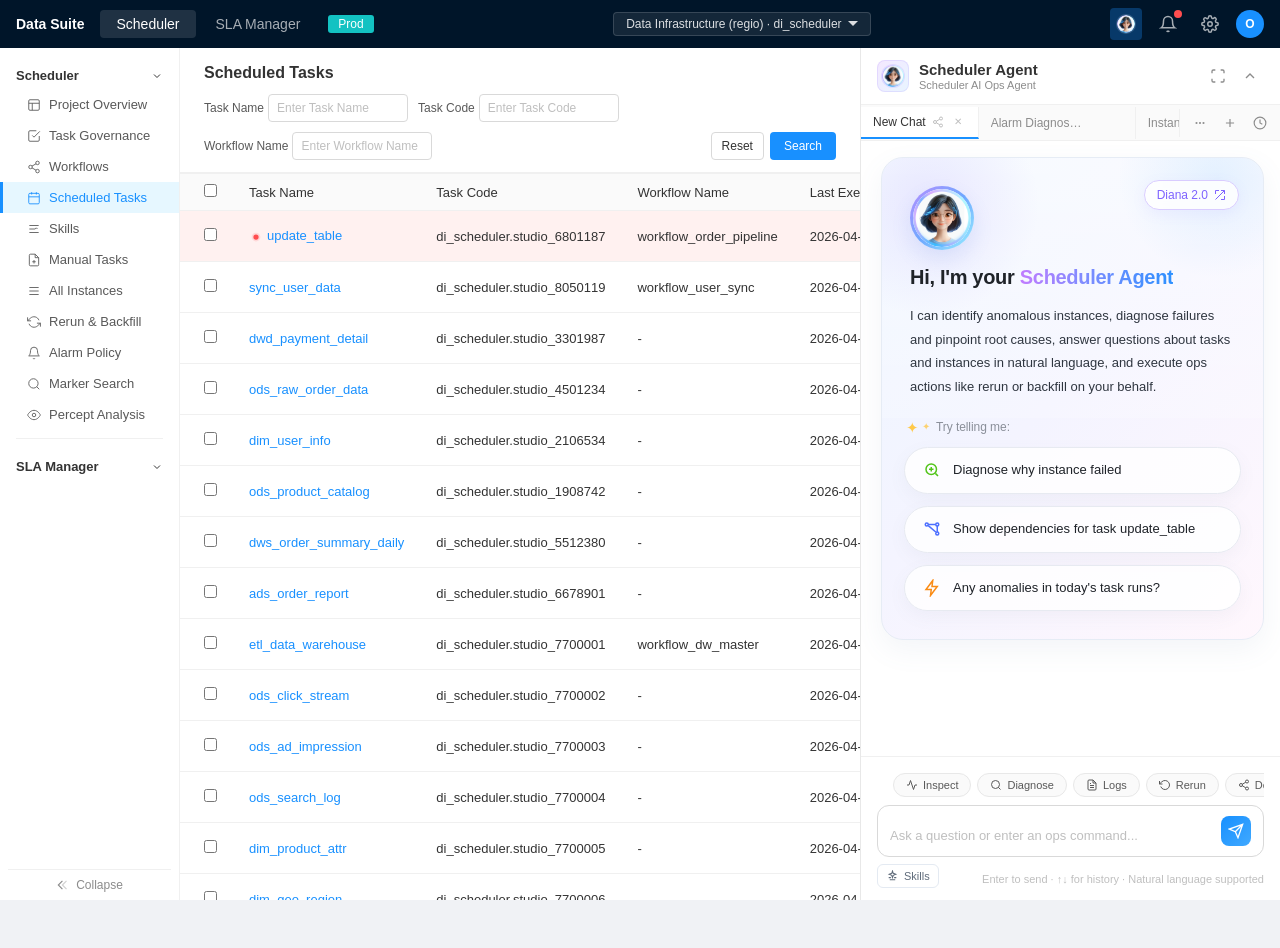
==== commit fcd1eb3a: "Update ops agent batch operation demo" ====
--- a/ops-agent-mockup.html
+++ b/ops-agent-mockup.html
@@ -4,7 +4,7 @@
 <meta charset="UTF-8">
 <meta name="viewport" content="width=device-width, initial-scale=1.0">
 <title>Scheduler Agent v3 — Cursor Paradigm</title>
-<link rel="stylesheet" href="ops-agent.css?v=20260423v4">
+<link rel="stylesheet" href="ops-agent.css?v=20260626v6">
 <style>
 /* Inline overrides only — main styles in ops-agent.css */
 </style>
@@ -43,6 +43,7 @@
     <div class="sb-item"><svg width="14" height="14" viewBox="0 0 24 24" fill="none" stroke="currentColor" stroke-width="1.5"><path d="M9 11l3 3L22 4"/><path d="M21 12v7a2 2 0 01-2 2H5a2 2 0 01-2-2V5a2 2 0 012-2h11"/></svg>Task Governance</div>
     <div class="sb-item"><svg width="14" height="14" viewBox="0 0 24 24" fill="none" stroke="currentColor" stroke-width="1.5"><circle cx="18" cy="5" r="3"/><circle cx="6" cy="12" r="3"/><circle cx="18" cy="19" r="3"/><path d="M8.59 13.51l6.83 3.98M15.41 6.51l-6.82 3.98"/></svg>Workflows</div>
     <div class="sb-item active" id="nav-sched" onclick="switchView('view-tasklist')"><svg width="14" height="14" viewBox="0 0 24 24" fill="none" stroke="currentColor" stroke-width="1.5"><rect x="3" y="4" width="18" height="18" rx="2"/><path d="M16 2v4M8 2v4M3 10h18"/></svg>Scheduled Tasks</div>
+    <div class="sb-item" id="nav-skill" onclick="switchView('view-skill-list')"><svg width="14" height="14" viewBox="0 0 24 24" fill="none" stroke="currentColor" stroke-width="1.5"><path d="M4 6h16"/><path d="M4 12h10"/><path d="M4 18h16"/><path d="M14 12l2-2 2 2"/></svg>Skills</div>
     <div class="sb-item"><svg width="14" height="14" viewBox="0 0 24 24" fill="none" stroke="currentColor" stroke-width="1.5"><path d="M14 2H6a2 2 0 00-2 2v16a2 2 0 002 2h12a2 2 0 002-2V8z"/><path d="M14 2v6h6M12 18v-6M9 15h6"/></svg>Manual Tasks</div>
     <div class="sb-item" id="nav-instances" onclick="switchView('view-all-instances')"><svg width="14" height="14" viewBox="0 0 24 24" fill="none" stroke="currentColor" stroke-width="1.5"><path d="M4 6h16M4 12h16M4 18h16"/></svg>All Instances</div>
     <div class="sb-item" id="nav-rerun" onclick="switchView('view-rerun-list')"><svg width="14" height="14" viewBox="0 0 24 24" fill="none" stroke="currentColor" stroke-width="1.5"><path d="M1 4v6h6M23 20v-6h-6"/><path d="M20.49 9A9 9 0 005.64 5.64L1 10m22 4l-4.64 4.36A9 9 0 013.51 15"/></svg>Rerun &amp; Backfill</div>
@@ -149,6 +150,7 @@
           <div>No Data</div>
         </div>
       </div>
+      <div class="rm-ranking-pagination" id="rmRankingPagination"></div>
     </section>
   </div>
 
@@ -171,6 +173,31 @@
     <tbody id="task-list-tbody"></tbody>
   </table>
   <div class="pagination"><div class="pg-left">Batch Operate <svg width="10" height="6" fill="#8C8C8C"><path d="M0 0l5 5 5-5"/></svg></div><div class="pg-right"><span id="task-list-count">0 Results</span><button class="pg-btn disabled">&lt;</button><button class="pg-btn active">1</button><button class="pg-btn">&gt;</button><span>30/page</span></div></div>
+</div>
+
+<div class="left-view skill-library-page" id="view-skill-list">
+  <div class="skill-library-shell">
+    <div class="skill-library-head">
+      <div>
+        <div class="skill-library-title">Scheduler Agent Skills</div>
+        <div class="skill-library-subtitle">View, create, edit, disable, and delete reusable agent workflows.</div>
+      </div>
+      <button type="button" class="skill-library-close" onclick="closeSkillLibrary()" aria-label="Back">×</button>
+    </div>
+    <div class="skill-library-toolbar">
+      <div class="skill-library-toolbar-left">
+        <div class="skill-list-tabs" role="tablist" aria-label="Skill type filter">
+          <button type="button" class="skill-list-tab active" data-skill-filter="all" onclick="switchSkillListFilter('all')">All</button>
+          <button type="button" class="skill-list-tab" data-skill-filter="personal" onclick="switchSkillListFilter('personal')">Personal</button>
+          <button type="button" class="skill-list-tab" data-skill-filter="project" onclick="switchSkillListFilter('project')">Project</button>
+        </div>
+      </div>
+      <button type="button" class="skill-small-btn primary skill-create-btn" onclick="openNewSkillModal()">+ Create Skill</button>
+    </div>
+    <div class="skill-library-table-wrap">
+      <div class="skill-list-rows" id="skillListTable"></div>
+    </div>
+  </div>
 </div>
 
 <!-- VIEW 2: Instance Detail - Details Tab -->
@@ -1186,16 +1213,41 @@
       <button type="button" class="sc-chip" onclick="smartAction('rerun')"><svg width="12" height="12" viewBox="0 0 24 24" fill="none" stroke="currentColor" stroke-width="2"><path d="M1 4v6h6"/><path d="M3.51 15a9 9 0 102.13-9.36L1 10"/></svg> Rerun</button>
       <button type="button" class="sc-chip" onclick="smartAction('dependency')"><svg width="12" height="12" viewBox="0 0 24 24" fill="none" stroke="currentColor" stroke-width="2"><circle cx="18" cy="5" r="3"/><circle cx="6" cy="12" r="3"/><circle cx="18" cy="19" r="3"/><path d="M8.59 13.51l6.83 3.98M15.41 6.51l-6.82 3.98"/></svg> Dependency</button>
     </div>
-    <div class="input-tip"><svg width="12" height="12" viewBox="0 0 24 24" fill="none" stroke="currentColor" stroke-width="2"><circle cx="12" cy="12" r="10"/><path d="M12 16v-4M12 8h.01"/></svg>For more accurate responses, include the <strong>task code</strong> or <strong>task instance code</strong> in your question.</div>
     <div class="input-row">
       <input class="chat-input" id="chatInput" placeholder="Ask a question or enter an ops command..." onkeydown="handleInputKeydown(event)"/>
       <button type="button" class="send-btn" onclick="simulateSend()"><svg width="16" height="16" viewBox="0 0 24 24" fill="none" stroke="#fff" stroke-width="2"><path d="M22 2L11 13M22 2l-7 20-4-9-9-4 20-7z"/></svg></button>
     </div>
-    <div class="input-hint">Enter to send · ↑↓ for history · Natural language supported</div>
+    <div class="input-bottom">
+      <button type="button" class="skill-entry-btn" onclick="openSkillModal()" title="Manage Scheduler Agent Skills"><svg width="13" height="13" viewBox="0 0 24 24" fill="none" stroke="currentColor" stroke-width="2"><path d="M12 2l1.4 4.2L18 8l-4.6 1.8L12 14l-1.4-4.2L6 8l4.6-1.8z"/><path d="M5 14h4M15 14h4M7 18h10"/></svg>Skills</button>
+      <div class="input-hint">Enter to send · ↑↓ for history · Natural language supported</div>
+    </div>
+    <div class="skill-slash-picker hidden" id="skillSlashPicker"></div>
   </div>
 </div><!-- /agent-panel -->
 
 </div><!-- /layout -->
+
+<div class="modal-overlay hidden" id="skillModal" onclick="if(event.target===this)closeSkillModal()">
+  <div class="skill-form-modal-host" role="dialog" aria-modal="true" aria-labelledby="skillFormModalTitle">
+    <div id="skillModalBody"></div>
+  </div>
+</div>
+
+<div class="modal-overlay hidden" id="skillDeleteModal" onclick="if(event.target===this)closeSkillDeleteModal()">
+  <div class="skill-delete-modal" role="dialog" aria-modal="true" aria-labelledby="skillDeleteTitle">
+    <div class="skill-delete-head">
+      <div class="skill-delete-icon" aria-hidden="true">!</div>
+      <div>
+        <div class="skill-delete-title" id="skillDeleteTitle">Delete Skill</div>
+        <div class="skill-delete-subtitle" id="skillDeleteSubtitle">The skill is using in all projects. Deletion cannot be recovered. Are you sure to delete the skill?</div>
+      </div>
+    </div>
+    <div class="skill-delete-foot">
+      <button type="button" class="skill-delete-btn secondary" onclick="closeSkillDeleteModal()">Cancel</button>
+      <button type="button" class="skill-delete-btn danger" id="skillDeleteConfirmBtn" onclick="confirmDeleteSkill()">Delete</button>
+    </div>
+  </div>
+</div>
 
 <div class="modal-overlay hidden" id="rmTrendModal" onclick="if(event.target===this)closeTrendModal()">
   <div class="rm-trend-modal" role="dialog" aria-modal="true" aria-labelledby="rmTrendTitle">
@@ -1229,7 +1281,7 @@
   </div>
 </div>
 
-<script src="ops-agent.js?v=20260423v3"></script>
+<script src="ops-agent.js?v=20260626v6"></script>
 <script>
 const RM_QUEUE_DATA = {
   SG: [
@@ -1572,6 +1624,8 @@
 let rmRankingVisible = true;
 let rmSortField = 'vcores';
 let rmSortDir = 'desc';
+let rmRankingPage = 1;
+let rmRankingPageSize = 10;
 let rmTrendContext = null;
 let rmTrendRange = 'week';
 let rmTrendCustomStart = '';
@@ -1598,6 +1652,10 @@
     initResourceMonitor();
   } else if (viewId === 'view-tasklist') {
     document.getElementById('nav-sched').classList.add('active');
+  } else if (viewId === 'view-skill-list') {
+    var skillNav = document.getElementById('nav-skill');
+    if (skillNav) skillNav.classList.add('active');
+    renderSkillLibrary();
   }
 }
 
@@ -1648,6 +1706,7 @@
   if (rankingSelect) rankingSelect.value = getSelectedQueueNames().join(',');
   syncQueueCascadeDisplay();
   applyQueueFilters();
+  resetRankingPage();
   renderResourceRanking(getFilteredRankingRows());
   updateSortIndicators();
   rmNotify('Queue selected: ' + queueName);
@@ -1726,6 +1785,7 @@
 function switchHistoryRange(btn, range, silent) {
   rmHistoryRange = range;
   setDefaultRankingSort();
+  resetRankingPage();
   rmExpandedWorkflows.clear();
   if (btn) {
     btn.parentElement.querySelectorAll('[data-history-range]').forEach(function(item) { item.classList.toggle('active', item === btn); });
@@ -1758,6 +1818,7 @@
   if (rmHistoryRange !== 'custom') {
     switchHistoryRange(customBtn, 'custom', true);
   } else {
+    resetRankingPage();
     renderResourceRanking(getFilteredRankingRows());
     updateSortIndicators();
   }
@@ -1883,6 +1944,7 @@
     });
   }
   syncQueueCascadeDisplay();
+  resetRankingPage();
   renderResourceRanking(getFilteredRankingRows());
   updateSortIndicators();
 }
@@ -1897,6 +1959,7 @@
     rmSelectedQueues.push(key);
   }
   syncQueueCascadeDisplay();
+  resetRankingPage();
   renderResourceRanking(getFilteredRankingRows());
   updateSortIndicators();
 }
@@ -1906,6 +1969,7 @@
   var index = rmSelectedQueues.indexOf(key);
   if (index >= 0) rmSelectedQueues.splice(index, 1);
   syncQueueCascadeDisplay();
+  resetRankingPage();
   renderResourceRanking(getFilteredRankingRows());
   updateSortIndicators();
 }
@@ -2234,11 +2298,69 @@
   '</td></tr>';
 }
 
+function resetRankingPage() {
+  rmRankingPage = 1;
+}
+
+function getRankingTotalPages(total) {
+  return Math.max(1, Math.ceil(total / rmRankingPageSize));
+}
+
+function getRankingPageRows(rows) {
+  var totalPages = getRankingTotalPages(rows.length);
+  rmRankingPage = Math.min(Math.max(1, rmRankingPage), totalPages);
+  var start = (rmRankingPage - 1) * rmRankingPageSize;
+  return rows.slice(start, start + rmRankingPageSize);
+}
+
+function getRankingPageNumbers(totalPages) {
+  if (totalPages <= 5) {
+    return Array.from({ length: totalPages }, function(_, index) { return index + 1; });
+  }
+  var start = Math.max(1, Math.min(rmRankingPage - 2, totalPages - 4));
+  return Array.from({ length: 5 }, function(_, index) { return start + index; });
+}
+
+function renderRankingPagination(total) {
+  var pager = document.getElementById('rmRankingPagination');
+  if (!pager) return;
+  var totalPages = getRankingTotalPages(total);
+  rmRankingPage = Math.min(Math.max(1, rmRankingPage), totalPages);
+  var prevDisabled = total === 0 || rmRankingPage <= 1;
+  var nextDisabled = total === 0 || rmRankingPage >= totalPages;
+  var pageButtons = getRankingPageNumbers(totalPages).map(function(page) {
+    return '<button type="button" class="rm-page-btn' + (page === rmRankingPage ? ' active' : '') + '" onclick="setRankingPage(' + page + ')">' + page + '</button>';
+  }).join('');
+  pager.innerHTML =
+    '<span class="rm-page-total">' + total + ' Search Results</span>' +
+    '<button type="button" class="rm-page-btn arrow" aria-label="Previous page" onclick="setRankingPage(' + (rmRankingPage - 1) + ')"' + (prevDisabled ? ' disabled' : '') + '>‹</button>' +
+    pageButtons +
+    '<button type="button" class="rm-page-btn arrow" aria-label="Next page" onclick="setRankingPage(' + (rmRankingPage + 1) + ')"' + (nextDisabled ? ' disabled' : '') + '>›</button>' +
+    '<label class="rm-page-size-field" aria-label="Page size"><select onchange="changeRankingPageSize(this.value)">' +
+      [10, 20, 50].map(function(size) {
+        return '<option value="' + size + '"' + (size === rmRankingPageSize ? ' selected' : '') + '>' + size + ' / page</option>';
+      }).join('') +
+    '</select></label>';
+}
+
+function setRankingPage(page) {
+  var rows = getFilteredRankingRows();
+  rmRankingPage = Math.min(Math.max(1, Number(page) || 1), getRankingTotalPages(rows.length));
+  renderResourceRanking(rows);
+}
+
+function changeRankingPageSize(value) {
+  rmRankingPageSize = Number(value) || 10;
+  resetRankingPage();
+  renderResourceRanking(getFilteredRankingRows());
+}
+
 function renderResourceRanking(rows) {
   var body = document.getElementById('rmRankingBody');
   var empty = document.getElementById('rmRankingEmpty');
   if (!body || !empty) return;
-  body.innerHTML = rows.map(function(row) {
+  var pageRows = getRankingPageRows(rows);
+  body.innerHTML = pageRows.map(function(row) {
     if (rmRankingScope === 'historical') {
       if (rmRankingMode === 'task') {
         return '<tr>' +
@@ -2297,10 +2419,12 @@
       '</tr>' + (expanded ? renderWorkflowTasks(row) : '');
   }).join('');
   empty.classList.toggle('hidden', rows.length > 0);
+  renderRankingPagination(rows.length);
 }
 
 function searchResourceRanking() {
   rmRankingVisible = true;
+  resetRankingPage();
   var rows = getFilteredRankingRows();
   renderResourceRanking(rows);
   rmNotify(rows.length ? rows.length + (rmRankingScope === 'historical' ? ' historical records found' : ' running instances found') : 'No matching data');
@@ -2318,6 +2442,7 @@
   syncQueueCascadeDisplay();
   rmRankingVisible = true;
   setDefaultRankingSort();
+  resetRankingPage();
   rmExpandedWorkflows.clear();
   updateSortIndicators();
   renderResourceRanking(getFilteredRankingRows());
@@ -2326,6 +2451,7 @@
 
 function sortResourceRanking(field) {
   if (!rmRankingVisible) rmRankingVisible = true;
+  resetRankingPage();
   if (rmSortField === field) {
     rmSortDir = rmSortDir === 'desc' ? 'asc' : 'desc';
   } else {
--- a/ops-agent.css
+++ b/ops-agent.css
@@ -222,6 +222,32 @@
 .rc-sug-item>span{flex:1;min-width:0;}
 .rc-sug-item:hover{background:#F0F0F5;border-color:#E8E8E8;}
 .rc-sug-item::before{content:'';width:5px;height:5px;border-radius:50%;background:linear-gradient(135deg,#1890FF,#40A9FF);margin-top:6px;flex-shrink:0;}
+
+/* Alarm diagnosis */
+.rule-dx{background:#fff;border:1px solid #E5EAF2;border-radius:12px;box-shadow:0 10px 26px rgba(31,42,68,.07);overflow:hidden;}
+.rule-dx-top{display:flex;gap:12px;padding:17px 18px 15px;background:linear-gradient(180deg,#F7FAFF 0%,#FFFFFF 92%);border-bottom:1px solid #EEF2F7;}
+.rule-dx-icon{width:34px;height:34px;border-radius:10px;background:#F0F7FF;border:1px solid #D9E9FF;display:flex;align-items:center;justify-content:center;flex-shrink:0;box-shadow:inset 0 0 0 1px rgba(255,255,255,.8);}
+.rule-dx-head{min-width:0;flex:1;}
+.rule-dx-title{font-size:14px;color:#1F2329;font-weight:750;line-height:1.45;}
+.rule-dx-sub{display:flex;flex-wrap:wrap;gap:6px;margin-top:8px;}
+.rule-dx-sub span{display:inline-flex;align-items:center;max-width:100%;padding:4px 8px;background:rgba(255,255,255,.88);border:1px solid #E4EAF2;border-radius:999px;font-size:11px;color:#687386;line-height:1.35;box-shadow:0 1px 2px rgba(31,42,68,.03);}
+.rule-dx-sub em{font-style:normal;color:#8A94A6;margin-right:5px;}
+.rule-dx-sub strong{color:#202938;font-weight:650;overflow:hidden;text-overflow:ellipsis;white-space:nowrap;}
+.rule-dx-section{padding:14px 18px;border-bottom:1px solid #F0F3F7;}
+.rule-dx-section.conclusion{margin:12px 12px 0;padding:13px 14px;background:#F4F8FF;border:1px solid #DDEAFF;border-radius:10px;}
+.rule-dx-section.conclusion+.rule-dx-section{border-top:none;}
+.rule-dx-section.compact{background:#FBFCFE;border-bottom:none;}
+.rule-dx-section-title{font-size:12px;color:#202938;font-weight:750;margin-bottom:9px;}
+.rule-dx-list{display:flex;flex-direction:column;gap:9px;}
+.rule-dx-row{display:flex;align-items:flex-start;gap:9px;font-size:12px;color:#3D4654;line-height:1.65;}
+.rule-dx-dot{width:6px;height:6px;border-radius:50%;background:#1F6FE5;margin-top:8px;flex-shrink:0;box-shadow:0 0 0 3px rgba(31,111,229,.12);}
+.rule-dx-num{width:18px;height:18px;border-radius:50%;display:inline-flex;align-items:center;justify-content:center;flex-shrink:0;background:#F2F5FA;color:#5F6B7A;font-size:10px;font-weight:700;margin-top:1px;}
+.compact-list{gap:8px;}
+.rule-dx-actions-text{font-size:12px;color:#3D4654;line-height:1.65;}
+.rule-dx-mini{display:inline-flex;align-items:center;gap:6px;max-width:100%;margin-top:10px;padding:6px 9px;background:#F8FAFD;border:1px solid #EEF2F7;border-radius:7px;font-size:11px;color:#6B7585;line-height:1.35;}
+.rule-dx-mini strong{color:#1F2329;font-size:11px;overflow:hidden;text-overflow:ellipsis;white-space:nowrap;}
+.rule-dx-mini em{font-style:normal;color:#8A94A6;overflow:hidden;text-overflow:ellipsis;white-space:nowrap;}
+@media (max-width: 420px){.rule-dx-top{padding:14px;}.rule-dx-section{padding:13px 14px;}.rule-dx-section.conclusion{margin:10px 10px 0;padding:12px;}.rule-dx-sub{gap:5px;}.rule-dx-sub span{border-radius:7px;}.rule-dx-mini{display:flex;align-items:flex-start;flex-direction:column;gap:2px;}}
 
 /* Page link buttons */
 .link-btns{display:flex;flex-wrap:wrap;gap:8px;margin-top:4px;}
@@ -332,7 +358,7 @@
 @keyframes bounce{0%,80%,100%{transform:scale(.6);opacity:.4;}40%{transform:scale(1);opacity:1;}}
 
 /* Input area */
-.input-area{padding:12px 16px;border-top:1px solid #F0F0F0;flex-shrink:0;background:#fff;}
+.input-area{padding:12px 16px;border-top:1px solid #F0F0F0;flex-shrink:0;background:#fff;position:relative;}
 .input-area.blocked-by-kill{pointer-events:none;opacity:.28;filter:saturate(.65);}
 .input-row{display:flex;align-items:flex-end;gap:8px;background:#fff;border-radius:12px;padding:10px 12px;border:1.5px solid #D9D9D9;transition:.2s;}
 .input-row:focus-within{border-color:#69C0FF;box-shadow:0 0 0 2px rgba(24,144,255,.08);}
@@ -341,6 +367,16 @@
 .send-btn:hover{transform:scale(1.05);box-shadow:0 2px 8px rgba(24,144,255,.3);}
 .send-btn svg{color:#fff;}
 .send-btn:disabled,.sc-chip:disabled{cursor:not-allowed;opacity:.55;transform:none !important;box-shadow:none !important;}
+.skill-slash-picker{position:absolute;left:16px;right:16px;bottom:72px;max-height:220px;overflow:auto;background:#fff;border:1px solid #E8EAED;border-radius:12px;box-shadow:0 12px 30px rgba(31,42,68,.12);z-index:140;padding:6px;display:flex;flex-direction:column;gap:6px;}
+.skill-slash-picker.hidden{display:none;}
+.skill-slash-title{padding:4px 8px 2px;font-size:11px;font-weight:700;color:#7B8494;text-transform:uppercase;letter-spacing:.06em;}
+.skill-slash-item{display:flex;align-items:flex-start;gap:10px;padding:9px 10px;border-radius:10px;border:1px solid transparent;cursor:pointer;transition:.15s;}
+.skill-slash-item:hover{background:#F7FBFF;border-color:#DDEBFF;}
+.skill-slash-item-main{min-width:0;flex:1;}
+.skill-slash-item-name{font-size:13px;font-weight:700;color:#1F2329;line-height:1.45;word-break:break-word;}
+.skill-slash-item-desc{font-size:11px;color:#7B8494;line-height:1.55;margin-top:3px;word-break:break-word;}
+.skill-slash-item-meta{display:flex;align-items:center;gap:6px;flex-wrap:wrap;justify-content:flex-end;flex-shrink:0;}
+.skill-slash-pill{display:inline-flex;align-items:center;height:18px;padding:0 7px;border-radius:999px;border:1px solid #B7EB8F;background:#F6FFED;color:#389E0D;font-size:10px;font-weight:700;}
 .input-tip{font-size:11px;color:#B0B0B0;padding:0 4px 6px;line-height:1.5;}
 .input-tip svg{vertical-align:-2px;margin-right:3px;color:#91D5FF;}
 .input-tip strong{color:#8C8C8C;font-weight:600;}
@@ -646,6 +682,111 @@
 .ac-hint{font-size:11px;color:#8C8C8C;white-space:nowrap;}
 .ac-add-btn{background:#FAFAFA;border:1px dashed #D9D9D9;border-radius:4px;padding:4px 16px;font-size:12px;color:#8C8C8C;cursor:pointer;transition:.2s;max-width:100%;} .ac-add-btn:hover{border-color:#1890FF;color:#1890FF;}
 
+/* ========== RERUN INSTANCE WIZARD ========== */
+.rerun-wizard-card{border-color:#E6EAF0;border-radius:8px;background:#fff;box-shadow:0 4px 14px rgba(31,42,68,.08);}
+.rerun-wizard-head{height:44px;padding:0 16px;background:#F7F6FB;border-bottom:1px solid #EEF0F5;display:flex;align-items:center;justify-content:space-between;gap:12px;}
+.rerun-wizard-head-left{display:flex;align-items:center;gap:8px;min-width:0;}
+.rerun-wizard-icon{width:18px;height:18px;color:#8A8D95;display:inline-flex;align-items:center;justify-content:center;flex-shrink:0;}
+.rerun-wizard-title{font-size:13px;font-weight:600;color:#4F525B;line-height:1.3;white-space:nowrap;overflow:hidden;text-overflow:ellipsis;}
+.rerun-wizard-view{border:none;background:transparent;color:#2F7DE1;font-size:12px;font-weight:500;cursor:pointer;white-space:nowrap;padding:2px 0;}
+.rerun-wizard-view:hover{text-decoration:underline;}
+.rerun-wizard-card .rerun-wizard-body{padding:0 !important;}
+.rerun-wizard-card .rerun-wizard-params{background:#fff;border:none;border-radius:0;margin:0;padding:0;overflow:visible;}
+.rerun-wizard-panel{padding:18px 16px 20px;background:#fff;}
+.rerun-wizard-field{margin-bottom:18px;}
+.rerun-wizard-field.last{margin-bottom:0;}
+.rerun-wizard-label{display:block;margin-bottom:6px;color:#8C8C8C;font-size:12px;font-weight:400;line-height:1.5;}
+.rerun-wizard-input,
+.rerun-wizard-select{width:100% !important;height:28px;border:1px solid #D9D9D9;border-radius:4px;background:#fff;color:#333;font-size:12px;line-height:1.4;padding:0 10px;box-shadow:none;}
+.rerun-wizard-input:focus,
+.rerun-wizard-select:focus{border-color:#2F7DE1;box-shadow:0 0 0 2px rgba(47,125,225,.12);}
+.rerun-wizard-radio-stack{display:flex;flex-direction:column;align-items:flex-start;gap:10px;}
+.rerun-wizard-radio-row{display:flex;align-items:center;gap:24px;flex-wrap:wrap;}
+.rerun-wizard-radio{display:inline-flex;align-items:center;gap:8px;color:#333;font-size:12px;line-height:1.5;cursor:pointer;}
+.rerun-wizard-radio input{width:16px;height:16px;accent-color:#2F7DE1;flex-shrink:0;}
+.rerun-wizard-card .rerun-wizard-foot{padding:12px 16px;border-top:1px solid #EEF0F5;background:#fff;justify-content:flex-end;align-items:center;gap:12px;}
+.rerun-wizard-card .op-step-actions{align-items:center;gap:12px;}
+.rerun-wizard-card .ac-btn{height:32px;border-radius:6px;font-size:12px;font-weight:600;padding:0 16px;display:inline-flex;align-items:center;justify-content:center;gap:6px;line-height:1;}
+.rerun-wizard-card .rerun-wizard-primary{background:#2F7DE1;border:1px solid #2F7DE1;color:#fff;box-shadow:0 3px 8px rgba(47,125,225,.22);}
+.rerun-wizard-card .rerun-wizard-primary:hover{background:#3C88E8;border-color:#3C88E8;box-shadow:0 4px 12px rgba(47,125,225,.28);}
+.rerun-wizard-card .rerun-wizard-cancel{border:none;background:transparent;color:#5D5E66;box-shadow:none;font-weight:400;padding:0 6px;}
+.rerun-wizard-card .rerun-wizard-cancel:hover{background:transparent;color:#2F7DE1;border:none;}
+.rerun-wizard-prev{height:32px;border:none;background:transparent;color:#2F7DE1;font-size:12px;font-weight:500;cursor:pointer;display:inline-flex;align-items:center;gap:6px;padding:0 6px;margin-right:auto;}
+.rerun-wizard-prev:hover{text-decoration:underline;}
+.rerun-wizard-toggle{width:42px;height:24px;}
+.rerun-wizard-toggle .toggle-slider{border-radius:30px;background:#D3D5DC;}
+.rerun-wizard-toggle .toggle-slider:before{width:20px;height:20px;left:2px;bottom:2px;box-shadow:0 1px 3px rgba(0,0,0,.18);}
+.rerun-wizard-toggle input:checked+.toggle-slider{background:#2F7DE1;}
+.rerun-wizard-toggle input:checked+.toggle-slider:before{transform:translateX(18px);}
+.batch-rerun-overview{display:flex;flex-direction:column;gap:10px;margin-bottom:18px;}
+.batch-rerun-source{font-size:12px;color:#8C8C8C;line-height:1.5;}
+.batch-rerun-stats{display:grid;grid-template-columns:repeat(3,minmax(0,1fr));gap:8px;}
+.batch-rerun-stat{border:1px solid #EEF0F5;border-radius:8px;background:#FAFBFC;padding:10px 12px;display:flex;flex-direction:column;gap:2px;}
+.batch-rerun-stat span{font-size:11px;color:#8C8C8C;line-height:1.4;}
+.batch-rerun-stat strong{font-size:15px;line-height:1.2;color:#333;}
+.batch-rerun-scope-grid{display:grid;grid-template-columns:1fr;gap:10px;margin-bottom:18px;}
+.batch-rerun-scope-card{border:1px solid #EEF0F5;border-radius:8px;background:#FAFBFC;padding:10px 12px;}
+.batch-rerun-scope-head{display:flex;align-items:center;justify-content:space-between;gap:10px;margin-bottom:8px;}
+.batch-rerun-scope-head span{font-size:12px;font-weight:600;color:#4F525B;}
+.batch-rerun-link{border:none;background:transparent;padding:0;color:#2F7DE1;font-size:11px;font-weight:500;cursor:pointer;}
+.batch-rerun-link:hover{text-decoration:underline;}
+.batch-rerun-counts{display:flex;flex-wrap:wrap;gap:8px;}
+.batch-rerun-count{display:inline-flex;align-items:center;gap:4px;font-size:11px;color:#5D5E66;background:#fff;border:1px solid #E6EAF0;border-radius:999px;padding:4px 8px;}
+.batch-rerun-count strong{font-size:11px;color:#333;}
+.batch-rerun-count.empty{color:#B0B4BE;}
+.batch-rerun-detail-list{display:none;margin-top:10px;padding-top:10px;border-top:1px solid #EEF0F5;}
+.batch-rerun-detail-list.open{display:block;}
+.batch-rerun-detail-row{display:flex;align-items:flex-start;justify-content:space-between;gap:12px;padding:8px 0;}
+.batch-rerun-detail-row + .batch-rerun-detail-row{border-top:1px dashed #E6EAF0;}
+.batch-rerun-detail-main{min-width:0;flex:1;}
+.batch-rerun-detail-task{font-size:12px;font-weight:500;color:#333;line-height:1.4;}
+.batch-rerun-instance-link{border:none;background:transparent;padding:0;margin-top:2px;font-size:11px;color:#2F7DE1;line-height:1.5;word-break:break-all;text-align:left;cursor:pointer;}
+.batch-rerun-instance-link:hover{text-decoration:underline;}
+.batch-rerun-detail-side{display:flex;flex-direction:column;align-items:flex-end;gap:4px;flex-shrink:0;}
+.batch-rerun-reason{font-size:11px;color:#8C8C8C;line-height:1.4;}
+.batch-rerun-submit-bar{margin-top:6px;padding:10px 12px;border:1px solid #E6EAF0;border-radius:8px;background:#FAFBFC;}
+.batch-rerun-submit-title{font-size:12px;font-weight:600;color:#333;line-height:1.5;}
+.batch-rerun-submit-meta{font-size:11px;color:#8C8C8C;line-height:1.5;margin-top:2px;}
+.batch-freeze-card{border-color:#E6EAF0;border-radius:8px;background:#fff;box-shadow:0 4px 14px rgba(31,42,68,.08);}
+.batch-freeze-head{height:44px;padding:0 16px;background:#F7F6FB;border-bottom:1px solid #EEF0F5;display:flex;align-items:center;justify-content:space-between;gap:12px;}
+.batch-freeze-title-wrap{display:flex;align-items:center;gap:8px;min-width:0;}
+.batch-freeze-icon{width:18px;height:18px;display:inline-flex;align-items:center;justify-content:center;flex-shrink:0;}
+.batch-freeze-title{font-size:13px;font-weight:600;color:#4F525B;line-height:1.3;white-space:nowrap;overflow:hidden;text-overflow:ellipsis;}
+.batch-freeze-params{background:#fff;border:none;border-radius:0;margin:0;padding:16px;overflow:visible;}
+.batch-freeze-meta{display:flex;flex-direction:column;gap:4px;margin-bottom:12px;}
+.batch-freeze-meta-line{display:flex;align-items:flex-start;gap:8px;font-size:12px;line-height:1.5;}
+.batch-freeze-meta-label{color:#8C8C8C;min-width:132px;}
+.batch-freeze-meta-value{color:#333;font-weight:500;}
+.batch-freeze-warning{margin-bottom:12px;}
+.batch-freeze-warning-list{margin:8px 0 0 16px;padding:0;}
+.batch-freeze-warning-list li{margin:4px 0;}
+.batch-freeze-box{border:1px solid #E6EAF0;border-radius:6px;background:#fff;padding:12px 14px;margin-bottom:12px;}
+.batch-freeze-box-head{display:flex;align-items:center;justify-content:space-between;gap:12px;font-size:12px;color:#8C8C8C;line-height:1.5;}
+.batch-freeze-box-body{margin-top:10px;}
+.batch-freeze-inline-link{border:none;background:transparent;padding:0;color:#2F7DE1;font-size:12px;font-weight:500;cursor:pointer;}
+.batch-freeze-inline-link:hover{text-decoration:underline;}
+.batch-freeze-radio-group{display:flex;flex-direction:column;align-items:flex-start;gap:6px;margin-top:10px;}
+.batch-freeze-help{display:inline-flex;align-items:center;justify-content:center;width:14px;height:14px;border:1px solid #BFBFBF;border-radius:50%;font-size:10px;color:#8C8C8C;vertical-align:1px;margin-left:2px;}
+.batch-freeze-review-row{display:flex;align-items:flex-start;justify-content:space-between;gap:12px;padding:8px 0;}
+.batch-freeze-review-row + .batch-freeze-review-row{border-top:1px dashed #EEF0F5;}
+.batch-freeze-review-main{min-width:0;flex:1;}
+.batch-freeze-review-task{font-size:12px;font-weight:500;color:#333;line-height:1.5;}
+.batch-freeze-review-sub{font-size:11px;color:#8C8C8C;line-height:1.6;margin-top:2px;word-break:break-word;}
+.batch-freeze-review-side{flex-shrink:0;display:flex;align-items:flex-start;gap:8px;flex-wrap:wrap;justify-content:flex-end;}
+.batch-freeze-mini-btn{height:26px;border:1px solid #D9D9D9;border-radius:4px;background:#fff;color:#595959;font-size:11px;padding:0 10px;cursor:pointer;}
+.batch-freeze-mini-btn:hover{border-color:#1890FF;color:#1890FF;}
+.batch-freeze-task-link{border:none;background:transparent;padding:0;color:#1890FF;font-size:11px;cursor:pointer;}
+.batch-freeze-task-link:hover{text-decoration:underline;}
+@media (max-width: 520px){
+  .rerun-wizard-head{padding:0 14px;}
+  .rerun-wizard-panel{padding:16px 14px 18px;}
+  .rerun-wizard-radio-row{gap:18px;}
+  .batch-rerun-stats{grid-template-columns:1fr;}
+  .batch-freeze-params{padding:14px;}
+  .batch-freeze-meta-line{flex-direction:column;gap:2px;}
+  .batch-freeze-meta-label{min-width:0;}
+}
+
 /* ========== ONE-CLICK APPLY ========== */
 .apply-btn{padding:4px 10px;border:1px solid #D9DDE3;border-radius:6px;font-size:11px;color:#1890FF;background:#FAFBFC;cursor:pointer;margin-left:auto;flex-shrink:0;transition:.2s;white-space:nowrap;font-weight:500;}
 .apply-btn:hover{background:#1890FF;color:#fff;box-shadow:0 2px 6px rgba(24,144,255,.2);}
@@ -684,6 +825,9 @@
 .shortcut-bar{display:flex;gap:6px;padding:4px 16px 8px;flex-shrink:0;overflow-x:auto;flex-wrap:nowrap;}
 .sc-chip{display:flex;align-items:center;gap:5px;padding:5px 12px;border:1px solid #E8E8E8;border-radius:16px;font-size:11px;color:#595959;background:#FAFAFA;cursor:pointer;white-space:nowrap;transition:.2s;flex-shrink:0;font-weight:500;}
 .sc-chip:hover{border-color:#C9CDD4;color:#1890FF;background:#F5F7FA;box-shadow:0 1px 4px rgba(0,0,0,.05);}
+.input-bottom{display:flex;align-items:center;justify-content:space-between;gap:10px;margin-top:7px;}
+.skill-entry-btn{height:24px;display:inline-flex;align-items:center;gap:5px;padding:0 8px;border:1px solid #E4EAF2;border-radius:6px;background:#fff;color:#5F6B7A;font-size:11px;cursor:pointer;transition:.15s;}
+.skill-entry-btn:hover{border-color:#91D5FF;background:#F4F9FF;color:#1269ED;}
 
 /* ========== CONFIRMED / CANCELLED STATE ========== */
 .ac-done{padding:10px 14px;border-radius:8px;display:flex;align-items:center;gap:10px;flex-wrap:wrap;}
@@ -814,6 +958,176 @@
 .modal-foot .mf-btn.cancel{background:#fff;border:1px solid #D9D9D9;color:#595959;}
 .modal-foot .mf-btn.save{background:#1890FF;border:1px solid #1890FF;color:#fff;}
 .modal-foot .mf-btn.save:hover{background:#40A9FF;}
+
+/* ========== SKILL MANAGEMENT ========== */
+.skill-library-page{background:#F6F8FB;overflow:hidden;display:flex;flex-direction:column;height:100%;}
+.skill-library-shell{flex:1;min-height:0;margin:0;background:#fff;border-left:0;border-right:0;border-top:0;border-bottom:0;border-radius:0;box-shadow:none;display:flex;flex-direction:column;overflow:hidden;}
+.skill-library-head{display:flex;align-items:flex-start;justify-content:space-between;padding:18px 22px 14px;border-bottom:1px solid #EEF1F5;background:linear-gradient(180deg,#FBFCFE 0%,#fff 100%);}
+.skill-library-title{font-size:18px;font-weight:800;color:#1F2329;letter-spacing:0;}
+.skill-library-subtitle{margin-top:4px;font-size:12px;color:#7B8494;line-height:1.5;}
+.skill-library-close{width:30px;height:30px;border:none;background:none;color:#8C8C8C;cursor:pointer;border-radius:8px;font-size:20px;line-height:1;}
+.skill-library-close:hover{background:#F5F6FA;color:#333;}
+.skill-library-toolbar{display:flex;align-items:flex-end;justify-content:space-between;gap:16px;padding:16px 22px 14px;border-bottom:1px solid #F1F3F7;background:#fff;}
+.skill-library-toolbar-left{display:flex;align-items:center;gap:14px;min-width:0;}
+.skill-list-tabs{display:flex;align-items:center;gap:2px;padding-bottom:2px;}
+.skill-list-tab{height:28px;padding:0 12px;border:none;background:transparent;color:#334155;font-size:13px;font-weight:500;cursor:pointer;border-radius:0;border-bottom:2px solid transparent;}
+.skill-list-tab:hover{color:#1269ED;}
+.skill-list-tab.active{color:#1269ED;font-weight:700;border-bottom-color:#1269ED;}
+.skill-create-btn{height:32px;padding:0 14px;border-radius:8px;box-shadow:0 4px 10px rgba(24,144,255,.15);}
+.skill-library-table-wrap{flex:1;min-height:0;overflow:auto;padding:0 22px 22px;background:#F6F8FB;position:relative;}
+.skill-list-rows{display:flex;flex-direction:column;gap:0;background:#fff;border:1px solid #E8EAED;border-radius:12px;overflow:hidden;box-shadow:0 1px 4px rgba(31,42,68,.04);}
+.skill-list-row{display:flex;align-items:flex-start;justify-content:space-between;gap:18px;padding:18px 18px 16px;border-top:1px solid #F0F2F5;background:#fff;}
+.skill-list-row:first-child{border-top:none;}
+.skill-list-row.active{background:#F8FBFF;}
+.skill-list-row:hover{background:#FBFDFF;}
+.skill-list-left{min-width:0;flex:1;display:flex;flex-direction:column;gap:8px;}
+.skill-list-headline{display:flex;align-items:center;justify-content:space-between;gap:12px;min-width:0;}
+.skill-list-name-wrap{display:flex;align-items:center;gap:10px;min-width:0;flex-wrap:wrap;}
+.skill-list-name{font-size:16px;font-weight:800;color:#1F2329;line-height:1.4;word-break:break-word;}
+.skill-list-type{display:inline-flex;align-items:center;height:20px;padding:0 8px;border-radius:999px;background:#F5F7FA;border:1px solid #E6EAF0;color:#6B7280;font-size:11px;font-weight:700;flex-shrink:0;}
+.skill-row-status{display:inline-flex;align-items:center;height:22px;padding:0 8px;border-radius:6px;font-size:11px;font-weight:700;border:1px solid transparent;white-space:nowrap;flex-shrink:0;}
+.skill-row-status.active{border-color:#B7EB8F;background:#F6FFED;color:#389E0D;}
+.skill-row-status.pending_review{border-color:#FFD591;background:#FFF7E6;color:#D46B08;}
+.skill-row-status.reject{border-color:#FFA39E;background:#FFF1F0;color:#CF1322;}
+.skill-row-status.disabled{border-color:#D9D9D9;background:#F5F5F5;color:#6B7280;}
+.skill-list-desc{font-size:12px;color:#7A8493;line-height:1.6;word-break:break-word;max-width:980px;}
+.skill-list-projects{display:flex;align-items:center;gap:6px;flex-wrap:wrap;}
+.skill-project-chip{display:inline-flex;align-items:center;height:24px;padding:0 9px;border-radius:6px;background:#F5F7FA;border:1px solid #EEF0F3;color:#5F6B7A;font-size:11px;font-weight:600;}
+.skill-project-chip.current{background:#F0F4FF;border-color:#DCE6FF;color:#1D4ED8;}
+.skill-project-chip.muted{background:#FAFAFA;color:#9CA3AF;}
+.skill-list-right{display:flex;flex-direction:column;align-items:flex-end;gap:10px;min-width:220px;padding-top:2px;flex-shrink:0;}
+.skill-owner{display:flex;align-items:center;gap:6px;font-size:12px;color:#7B8494;line-height:1.4;white-space:nowrap;}
+.skill-owner-icon{font-size:11px;color:#A0A7B3;line-height:1;}
+.skill-toggle{display:inline-flex;align-items:center;gap:10px;border:none;background:transparent;padding:0;cursor:pointer;color:#5F6B7A;font-size:12px;}
+.skill-toggle:disabled{opacity:.45;cursor:not-allowed;}
+.skill-toggle-track{width:34px;height:18px;border-radius:999px;background:#D9D9D9;position:relative;transition:.15s;flex-shrink:0;}
+.skill-toggle.on .skill-toggle-track{background:#3A7BFA;}
+.skill-toggle.off .skill-toggle-track{background:#C9CFDA;}
+.skill-toggle-thumb{position:absolute;top:2px;left:2px;width:14px;height:14px;border-radius:50%;background:#fff;box-shadow:0 1px 3px rgba(0,0,0,.18);transition:.15s;}
+.skill-toggle.on .skill-toggle-thumb{left:18px;}
+.skill-toggle-label{min-width:20px;text-align:left;font-weight:600;color:#49607A;}
+.skill-row-actions{display:flex;align-items:center;gap:8px;flex-wrap:wrap;justify-content:flex-end;}
+.skill-row-link{border:none;background:none;padding:0;color:#1269ED;font-size:12px;font-weight:600;cursor:pointer;line-height:1.5;}
+.skill-row-link:hover{text-decoration:underline;}
+.skill-row-link:disabled{color:#C0C5CE;cursor:not-allowed;text-decoration:none;}
+.skill-row-link.danger{color:#CF1322;}
+.skill-row-link.danger:hover{color:#A8071A;}
+.skill-row-link:disabled:hover{text-decoration:none;}
+
+.skill-form-modal-host{width:min(820px,calc(100vw - 48px));max-height:calc(100vh - 48px);}
+.skill-form-modal-shell{background:#fff;border:1px solid #E8EAED;border-radius:16px;box-shadow:0 18px 48px rgba(0,0,0,.16);display:flex;flex-direction:column;overflow:hidden;max-height:inherit;}
+.skill-form-modal-head{display:flex;align-items:flex-start;justify-content:space-between;padding:18px 22px 14px;border-bottom:1px solid #EEF1F5;background:linear-gradient(180deg,#FBFCFE 0%,#fff 100%);}
+.skill-form-modal-title{font-size:18px;font-weight:800;color:#1F2329;}
+.skill-form-modal-subtitle{margin-top:4px;font-size:12px;color:#7B8494;line-height:1.5;}
+.skill-form-modal-close{width:30px;height:30px;border:none;background:none;color:#8C8C8C;cursor:pointer;border-radius:8px;font-size:20px;line-height:1;}
+.skill-form-modal-close:hover{background:#F5F6FA;color:#333;}
+.skill-form-modal-body{padding:18px 22px 20px;display:flex;flex-direction:column;gap:14px;overflow:auto;}
+.skill-form-modal-foot{display:flex;align-items:center;justify-content:flex-end;gap:10px;padding:14px 22px 18px;border-top:1px solid #EEF1F5;background:#fff;}
+.skill-form-btn{height:34px;padding:0 16px;border-radius:8px;border:1px solid #D9DDE5;background:#fff;color:#495366;font-size:12px;cursor:pointer;transition:.15s;display:inline-flex;align-items:center;justify-content:center;}
+.skill-form-btn:hover{border-color:#91D5FF;color:#1269ED;background:#F7FBFF;}
+.skill-form-btn.primary{background:#2F6FE4;border-color:#2F6FE4;color:#fff;}
+.skill-form-btn.primary:hover{background:#4A84F0;border-color:#4A84F0;color:#fff;}
+.skill-form-btn.secondary{background:#fff;}
+.skill-status-banner{padding:12px 14px;border:1px solid #E8EAED;border-radius:10px;background:#FAFBFC;display:flex;flex-direction:column;gap:4px;line-height:1.5;}
+.skill-status-banner strong{font-size:14px;color:#1F2329;}
+.skill-status-banner span{font-size:12px;color:#7B8494;}
+.skill-status-banner.active{border-color:#B7EB8F;background:#F6FFED;}
+.skill-status-banner.pending_review{border-color:#FFD591;background:#FFF7E6;}
+.skill-status-banner.reject{border-color:#FFCCC7;background:#FFF1F0;}
+.skill-status-banner.disabled{border-color:#D9D9D9;background:#F5F5F5;}
+.skill-field.required > span::before{content:'* ';color:#FF4D4F;}
+.skill-field>span{font-size:13px;font-weight:700;color:#2E3642;text-transform:none;letter-spacing:0;}
+.skill-readonly-row{display:flex;align-items:center;gap:12px;border:1px solid #DDE2EA;border-radius:8px;background:#FAFBFC;padding:10px 12px;font-size:12px;color:#5F6B7A;}
+.skill-radio{display:inline-flex;align-items:center;gap:6px;white-space:nowrap;}
+.skill-radio input{accent-color:#2F6FE4;}
+.skill-type-hint{font-size:12px;color:#8A94A6;}
+.skill-token-input{display:flex;align-items:center;gap:8px;border:1px solid #DDE2EA;border-radius:8px;padding:6px 10px;background:#fff;}
+.skill-token{display:inline-flex;align-items:center;gap:4px;padding:4px 8px;border-radius:999px;background:#F0F4FF;color:#1D4ED8;font-size:12px;white-space:nowrap;flex-shrink:0;}
+.skill-token-input input{border:none;outline:none;flex:1;min-width:120px;height:24px;font-size:12px;color:#262626;background:transparent;}
+.skill-code-editor{display:grid;grid-template-columns:42px 1fr;border:1px solid #DDE2EA;border-radius:8px;overflow:hidden;background:#fff;}
+.skill-code-gutter{background:#FAFBFC;border-right:1px solid #EEF1F5;color:#A0A7B3;font-size:12px;line-height:1.7;padding:8px 0;text-align:center;user-select:none;}
+.skill-code-gutter div{height:22px;}
+.skill-code-textarea{min-height:230px;border:none;outline:none;resize:vertical;padding:8px 10px;line-height:1.7;font-size:12px;font-family:inherit;color:#262626;background:#fff;}
+.skill-code-textarea:disabled,.skill-input:disabled,.skill-textarea:disabled,.skill-token-input input:disabled{background:#FAFBFC;color:#6B7280;cursor:not-allowed;}
+.skill-form-note{padding:10px 12px;border:1px solid #E8EAED;border-radius:10px;background:#FAFBFC;color:#5F6B7A;font-size:12px;line-height:1.7;}
+.skill-tool-grid.readonly input{pointer-events:none;opacity:.65;}
+.skill-form-modal-body .skill-tool-grid{grid-template-columns:1fr 1fr;}
+.skill-form-modal-body .skill-type-row{display:flex;align-items:center;gap:8px;flex-wrap:wrap;}
+.skill-form-modal-body .skill-type-btn:disabled{opacity:.65;cursor:not-allowed;}
+.skill-form-modal-body .skill-field{display:flex;flex-direction:column;gap:6px;}
+.skill-form-modal-body .skill-field label{font-weight:500;}
+.skill-form-modal-body .skill-small-btn{height:34px;padding:0 14px;border-radius:8px;}
+
+.skill-delete-modal{width:min(520px,calc(100vw - 48px));background:#fff;border:1px solid #E8EAED;border-radius:18px;box-shadow:0 18px 48px rgba(0,0,0,.18);padding:26px 28px 24px;display:flex;flex-direction:column;gap:28px;}
+.skill-delete-head{display:flex;align-items:flex-start;gap:18px;}
+.skill-delete-icon{width:30px;height:30px;border-radius:50%;border:2px solid #F5B544;color:#F5B544;display:flex;align-items:center;justify-content:center;font-size:18px;font-weight:800;flex-shrink:0;line-height:1;margin-top:1px;}
+.skill-delete-title{font-size:24px;font-weight:800;color:#1F2937;line-height:1.2;}
+.skill-delete-subtitle{margin-top:10px;font-size:15px;color:#6B7280;line-height:1.75;max-width:420px;}
+.skill-delete-foot{display:flex;align-items:center;justify-content:flex-end;gap:12px;}
+.skill-delete-btn{height:40px;min-width:92px;padding:0 18px;border-radius:8px;border:1px solid #D1D5DB;background:#fff;color:#374151;font-size:14px;font-weight:600;cursor:pointer;transition:.15s;}
+.skill-delete-btn:hover{border-color:#91D5FF;color:#1269ED;background:#F7FBFF;}
+.skill-delete-btn.danger{border-color:#FF4D4F;background:#FF4D4F;color:#fff;}
+.skill-delete-btn.danger:hover{border-color:#FF7875;background:#FF7875;color:#fff;}
+.skill-delete-btn.secondary{background:#fff;}
+
+.skill-workbench-modal{width:min(1160px,calc(100vw - 48px));height:min(760px,calc(100vh - 48px));background:#fff;border:1px solid #E8E8E8;border-radius:14px;box-shadow:0 18px 48px rgba(0,0,0,.18);display:flex;flex-direction:column;overflow:hidden;}
+.skill-workbench-head{display:flex;align-items:flex-start;justify-content:space-between;padding:18px 20px 14px;border-bottom:1px solid #F0F0F0;background:linear-gradient(180deg,#FBFCFF 0%,#fff 100%);}
+.skill-modal-title{font-size:16px;font-weight:700;color:#262626;}
+.skill-modal-subtitle{font-size:12px;color:#8C8C8C;margin-top:5px;line-height:1.5;}
+.skill-modal-close{width:28px;height:28px;border:none;background:none;color:#8C8C8C;cursor:pointer;border-radius:6px;font-size:18px;line-height:1;}
+.skill-modal-close:hover{background:#F5F5F5;color:#333;}
+.skill-workbench-body{flex:1;min-height:0;display:grid;grid-template-columns:330px 1fr;background:#FAFBFC;}
+.skill-detail-head{padding:14px 16px;border-bottom:1px solid #EEF0F3;display:flex;align-items:flex-start;justify-content:space-between;gap:12px;background:#fff;}
+.skill-detail-title{font-size:15px;font-weight:750;color:#1F2329;}
+.skill-detail-sub{font-size:11px;color:#8C8C8C;margin-top:4px;line-height:1.5;}
+.skill-detail-actions{display:flex;gap:8px;flex-wrap:wrap;justify-content:flex-end;min-height:30px;}
+.skill-detail-body{padding:16px;display:flex;flex-direction:column;gap:12px;}
+.skill-detail-note{padding:10px 12px;border:1px solid #E8EAED;border-radius:10px;background:#FAFBFC;color:#5F6B7A;font-size:12px;line-height:1.7;}
+.skill-form{padding:0;display:flex;flex-direction:column;gap:12px;}
+.skill-field{display:flex;flex-direction:column;gap:6px;}
+.skill-field>span{font-size:11px;font-weight:700;color:#5F6B7A;text-transform:uppercase;letter-spacing:.35px;}
+.skill-input,.skill-select,.skill-textarea{width:100%;box-sizing:border-box;border:1px solid #DDE2EA;border-radius:8px;background:#fff;color:#262626;font-size:12px;font-family:inherit;outline:none;transition:.15s;}
+.skill-input,.skill-select{height:34px;padding:0 10px;}
+.skill-textarea{min-height:86px;resize:vertical;padding:9px 10px;line-height:1.55;}
+.skill-input:focus,.skill-select:focus,.skill-textarea:focus{border-color:#91D5FF;box-shadow:0 0 0 2px rgba(24,144,255,.08);}
+.skill-grid-2{display:grid;grid-template-columns:1fr 1fr;gap:12px;}
+.skill-tool-grid{display:grid;grid-template-columns:1fr 1fr;gap:7px 12px;padding:10px;border:1px solid #EEF0F3;border-radius:9px;background:#FAFBFC;}
+.skill-tool-grid label{display:flex;align-items:center;gap:7px;font-size:12px;color:#333;text-transform:none;letter-spacing:0;font-weight:500;}
+.skill-tool-grid input{accent-color:#1890FF;}
+.skill-tool-option em{font-style:normal;font-size:10px;color:#A0A7B3;margin-left:auto;}
+.skill-small-btn{height:30px;padding:0 10px;border-radius:7px;border:1px solid #D9DDE5;background:#fff;color:#495366;font-size:12px;cursor:pointer;transition:.15s;display:inline-flex;align-items:center;justify-content:center;gap:5px;}
+.skill-small-btn:hover{border-color:#91D5FF;color:#1269ED;background:#F7FBFF;}
+.skill-small-btn.primary{background:#1890FF;border-color:#1890FF;color:#fff;}
+.skill-small-btn.primary:hover{background:#40A9FF;border-color:#40A9FF;color:#fff;}
+.skill-small-btn.danger{border-color:#FFCCC7;color:#CF1322;background:#FFF7F6;}
+.skill-small-btn:disabled{opacity:.55;cursor:not-allowed;}
+.skill-validation{margin-top:2px;border:1px solid #EEF0F3;border-radius:10px;background:#FBFCFE;padding:11px 12px;}
+.skill-validation-title{font-size:12px;font-weight:750;color:#1F2329;margin-bottom:7px;}
+.skill-validation-row{display:flex;gap:8px;font-size:12px;color:#3D4654;line-height:1.55;margin-top:5px;}
+.skill-validation-row::before{content:'';width:6px;height:6px;border-radius:50%;background:#8C8C8C;margin-top:7px;flex:0 0 auto;}
+.skill-validation-row.pass::before{background:#52C41A;}
+.skill-validation-row.review::before{background:#FA8C16;}
+.skill-validation-row.block::before{background:#FF4D4F;}
+.skill-result{background:#fff;border:1px solid #E6EAF0;border-radius:12px;overflow:hidden;box-shadow:0 8px 22px rgba(31,42,68,.06);}
+.skill-result-head{padding:14px 16px;background:linear-gradient(180deg,#F8FBFF 0%,#fff 100%);border-bottom:1px solid #EEF2F7;display:flex;align-items:flex-start;justify-content:space-between;gap:12px;}
+.skill-result-title{font-size:14px;font-weight:750;color:#1F2329;}
+.skill-result-sub{display:flex;gap:6px;flex-wrap:wrap;margin-top:7px;}
+.skill-chip{display:inline-flex;align-items:center;padding:3px 7px;border-radius:999px;border:1px solid #E4EAF2;background:#fff;color:#687386;font-size:10px;}
+.skill-section{padding:13px 16px;border-bottom:1px solid #F0F3F7;}
+.skill-section:last-child{border-bottom:none;}
+.skill-section-title{font-size:12px;font-weight:750;color:#202938;margin-bottom:8px;}
+.skill-section p{margin:0;color:#3D4654;font-size:12px;line-height:1.65;}
+.skill-section ul{margin:0;padding-left:18px;color:#3D4654;font-size:12px;line-height:1.7;}
+.skill-section li{margin:2px 0;}
+.skill-summary{font-size:12px;color:#3D4654;line-height:1.7;}
+.skill-table-wrap{overflow-x:auto;border:1px solid #EEF0F3;border-radius:9px;margin:0 16px 13px;}
+.skill-table{width:100%;border-collapse:collapse;font-size:11px;min-width:520px;background:#fff;}
+.skill-table th{background:#FAFBFC;color:#687386;text-align:left;font-weight:700;padding:8px;border-bottom:1px solid #EEF0F3;white-space:nowrap;}
+.skill-table td{padding:8px;border-bottom:1px solid #F2F3F5;color:#3D4654;vertical-align:top;}
+.skill-table tr:last-child td{border-bottom:none;}
+.skill-action-bar{display:flex;flex-wrap:wrap;gap:8px;padding:0 16px 16px;}
+.skill-suggested-action{height:30px;border:1px solid #D6E8FF;background:#F4F9FF;color:#1269ED;border-radius:7px;font-size:12px;padding:0 10px;cursor:pointer;display:inline-flex;align-items:center;gap:6px;}
+.skill-suggested-action:hover{border-color:#91D5FF;background:#EAF4FF;}
 
 /* ========== TASK ALARM SETTING ========== */
 .alarm-setting-wrap{padding:16px 24px;}
@@ -1073,6 +1387,15 @@
 .rm-btn.primary{background:#1F6FE5;border-color:#1F6FE5;color:#fff;}
 .rm-btn.primary:hover{background:#4088F0;border-color:#4088F0;color:#fff;}
 .rm-table-wrap{position:relative;background:#fff;overflow-x:auto;}
+.rm-ranking-pagination{height:56px;display:flex;align-items:center;justify-content:flex-end;gap:10px;padding:12px 16px;background:#fff;color:#262626;font-size:14px;}
+.rm-page-total{margin-right:2px;white-space:nowrap;}
+.rm-page-btn{min-width:32px;height:32px;border:1px solid #D9D9D9;border-radius:2px;background:#fff;color:#262626;font-size:14px;font-family:inherit;display:inline-flex;align-items:center;justify-content:center;cursor:pointer;padding:0 10px;}
+.rm-page-btn.arrow{font-size:18px;color:#8C8C8C;line-height:1;}
+.rm-page-btn.active{border-color:#1269ED;color:#1269ED;}
+.rm-page-btn:disabled{color:#BFBFBF;background:#FAFAFA;cursor:not-allowed;}
+.rm-page-size-field{position:relative;display:inline-flex;align-items:center;}
+.rm-page-size-field select{width:104px;height:32px;border:1px solid #D9D9D9;border-radius:2px;background:#fff;color:#262626;font-size:14px;font-family:inherit;padding:0 28px 0 12px;appearance:none;-webkit-appearance:none;cursor:pointer;}
+.rm-page-size-field::after{content:'⌄';position:absolute;right:10px;top:50%;transform:translateY(-53%);color:#8C8C8C;font-size:14px;pointer-events:none;}
 .rm-table{width:100%;border-collapse:collapse;table-layout:fixed;font-size:14px;}
 .rm-table thead th{height:54px;background:#FAFAFA;border-bottom:1px solid #F0F0F0;color:#262626;font-weight:600;text-align:center;white-space:nowrap;overflow:visible;}
 .rm-table tbody td{height:48px;border-bottom:1px solid #F0F0F0;color:#262626;text-align:center;overflow:hidden;text-overflow:ellipsis;white-space:nowrap;padding:0 12px;}
